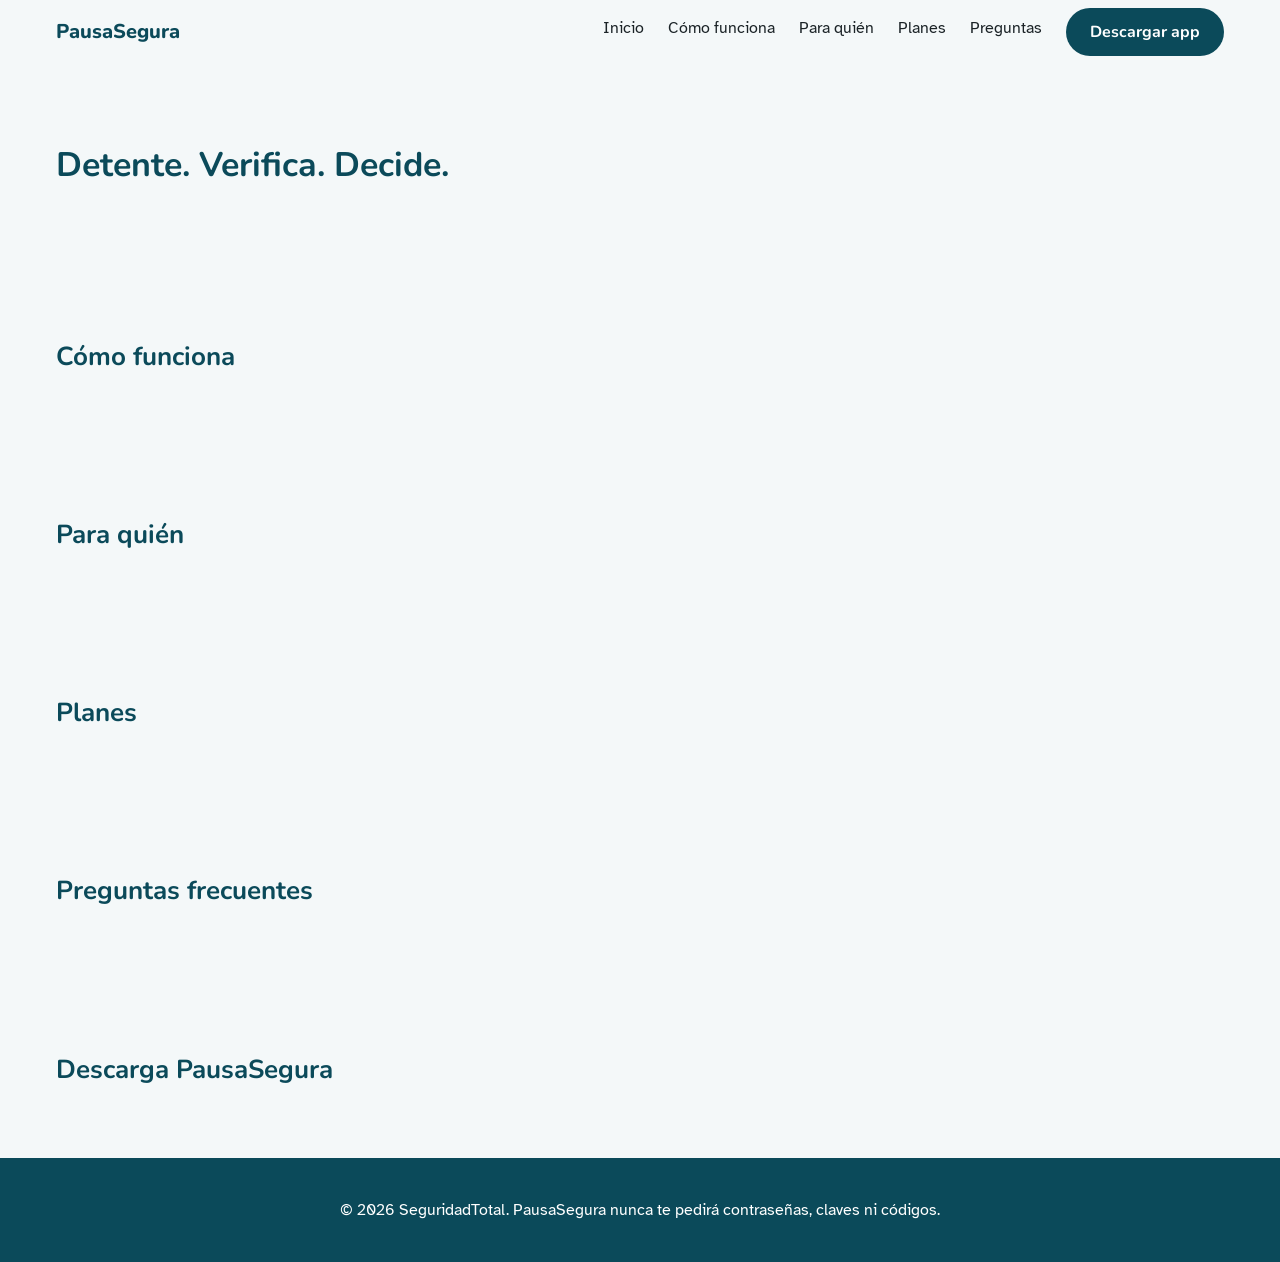
==== index.html @ 00b87518 "chore: merge branch feature/project-setup into develop" ====
<!DOCTYPE html>
<html lang="es">
<head>
  <meta charset="UTF-8">
  <meta name="viewport" content="width=device-width, initial-scale=1.0">
  <meta name="description" content="PausaSegura te ayuda a hacer una pausa y evaluar una llamada o mensaje sospechoso antes de responder.">
  <title>PausaSegura | Detente. Verifica. Decide.</title>
  <link rel="preconnect" href="https://fonts.googleapis.com">
  <link rel="preconnect" href="https://fonts.gstatic.com" crossorigin>
  <link rel="stylesheet" href="https://fonts.googleapis.com/css2?family=Atkinson+Hyperlegible:wght@400;700&family=Nunito:wght@600;700;800&display=swap">
  <link rel="stylesheet" href="assets/css/styles.css">
  <script src="assets/js/main.js" defer></script>
</head>
<body>
  <a class="skip-link" href="#main-content">Saltar al contenido</a>

  <header class="site-header">
    <nav class="navbar" aria-label="Navegación principal">
      <a class="navbar__logo" href="#home">PausaSegura</a>
      <button class="navbar__toggle" type="button" aria-label="Abrir menú" aria-expanded="false" aria-controls="nav-menu">
        <span class="navbar__toggle-bar" aria-hidden="true"></span>
      </button>
      <ul class="navbar__menu" id="nav-menu">
        <li><a class="navbar__link" href="#home">Inicio</a></li>
        <li><a class="navbar__link" href="#how-it-works">Cómo funciona</a></li>
        <li><a class="navbar__link" href="#segments">Para quién</a></li>
        <li><a class="navbar__link" href="#plans">Planes</a></li>
        <li><a class="navbar__link" href="#faq">Preguntas</a></li>
        <li><a class="button button--primary" href="#download">Descargar app</a></li>
      </ul>
    </nav>
  </header>

  <main id="main-content">
    <section class="section" id="home" aria-labelledby="home-title">
      <h1 id="home-title">Detente. Verifica. Decide.</h1>
    </section>

    <section class="section" id="how-it-works" aria-labelledby="how-it-works-title">
      <h2 id="how-it-works-title">Cómo funciona</h2>
    </section>

    <section class="section" id="segments" aria-labelledby="segments-title">
      <h2 id="segments-title">Para quién</h2>
    </section>

    <section class="section" id="plans" aria-labelledby="plans-title">
      <h2 id="plans-title">Planes</h2>
    </section>

    <section class="section" id="faq" aria-labelledby="faq-title">
      <h2 id="faq-title">Preguntas frecuentes</h2>
    </section>

    <section class="section" id="download" aria-labelledby="download-title">
      <h2 id="download-title">Descarga PausaSegura</h2>
    </section>
  </main>

  <footer class="site-footer">
    <p>&copy; 2026 SeguridadTotal. PausaSegura nunca te pedirá contraseñas, claves ni códigos.</p>
  </footer>
</body>
</html>
---- assets/css/styles.css ----
/* Design tokens from the PausaSegura Style Guide (Figma) */
:root {
  --color-petroleum-blue: #0b4a5a;
  --color-turquoise: #16808f;
  --color-mint: #ddf1f2;
  --color-risk-low: #2e7d32;
  --color-risk-medium: #ffb300;
  --color-risk-high: #c62828;
  --color-text: #1b2327;
  --color-background: #f4f8f9;
  --color-surface: #ffffff;

  --font-heading: "Nunito", sans-serif;
  --font-body: "Atkinson Hyperlegible", sans-serif;

  --space-8: 8px;
  --space-16: 16px;
  --space-24: 24px;
  --space-32: 32px;
  --space-48: 48px;

  --radius-card: 16px;
  --radius-pill: 999px;
  --touch-target: 48px;
  --container-max-width: 1200px;
}

/* Base */
*,
*::before,
*::after {
  box-sizing: border-box;
}

body {
  margin: 0;
  background-color: var(--color-background);
  color: var(--color-text);
  font-family: var(--font-body);
  font-size: 1rem;
  line-height: 1.5;
}

h1,
h2,
h3 {
  color: var(--color-petroleum-blue);
  font-family: var(--font-heading);
}

h1 {
  font-size: 1.75rem;
}

h2 {
  font-size: 1.375rem;
}

img {
  max-width: 100%;
  height: auto;
}

a:focus-visible,
button:focus-visible {
  outline: 3px solid var(--color-turquoise);
  outline-offset: 2px;
}

.skip-link {
  position: absolute;
  top: -48px;
  left: var(--space-16);
  padding: var(--space-8) var(--space-16);
  background-color: var(--color-surface);
}

.skip-link:focus {
  top: var(--space-8);
}

/* Layout */
.section {
  max-width: var(--container-max-width);
  margin: 0 auto;
  padding: var(--space-48) var(--space-16);
}

/* Navbar (mobile first) */
.navbar {
  display: flex;
  flex-wrap: wrap;
  align-items: center;
  justify-content: space-between;
  max-width: var(--container-max-width);
  margin: 0 auto;
  padding: var(--space-8) var(--space-16);
}

.navbar__logo {
  color: var(--color-petroleum-blue);
  font-family: var(--font-heading);
  font-size: 1.25rem;
  font-weight: 800;
  text-decoration: none;
}

.navbar__toggle {
  width: var(--touch-target);
  height: var(--touch-target);
  border: 0;
  background: none;
  cursor: pointer;
}

.navbar__toggle-bar,
.navbar__toggle-bar::before,
.navbar__toggle-bar::after {
  display: block;
  width: 24px;
  height: 2px;
  margin: 0 auto;
  background-color: var(--color-text);
  content: "";
}

.navbar__toggle-bar::before {
  transform: translateY(-7px);
}

.navbar__toggle-bar::after {
  transform: translateY(5px);
}

.navbar__menu {
  display: none;
  flex-basis: 100%;
  margin: 0;
  padding: 0;
  list-style: none;
}

.navbar__menu--open {
  display: block;
}

.navbar__link {
  display: block;
  min-height: var(--touch-target);
  padding: var(--space-8) 0;
  color: var(--color-text);
  text-decoration: none;
}

/* Buttons */
.button {
  display: inline-flex;
  align-items: center;
  justify-content: center;
  min-height: var(--touch-target);
  padding: var(--space-8) var(--space-24);
  border-radius: var(--radius-pill);
  font-family: var(--font-heading);
  font-weight: 700;
  text-decoration: none;
}

.button--primary {
  background-color: var(--color-petroleum-blue);
  color: var(--color-surface);
}

.button--primary:hover {
  background-color: var(--color-turquoise);
}

/* Footer */
.site-footer {
  padding: var(--space-24) var(--space-16);
  background-color: var(--color-petroleum-blue);
  color: var(--color-surface);
  text-align: center;
}

/* Tablet */
@media (min-width: 600px) {
  h1 {
    font-size: 2rem;
  }
}

/* Desktop */
@media (min-width: 1024px) {
  h1 {
    font-size: 2.125rem;
  }

  h2 {
    font-size: 1.625rem;
  }

  .navbar__toggle {
    display: none;
  }

  .navbar__menu {
    display: flex;
    flex-basis: auto;
    align-items: center;
    gap: var(--space-24);
  }
}
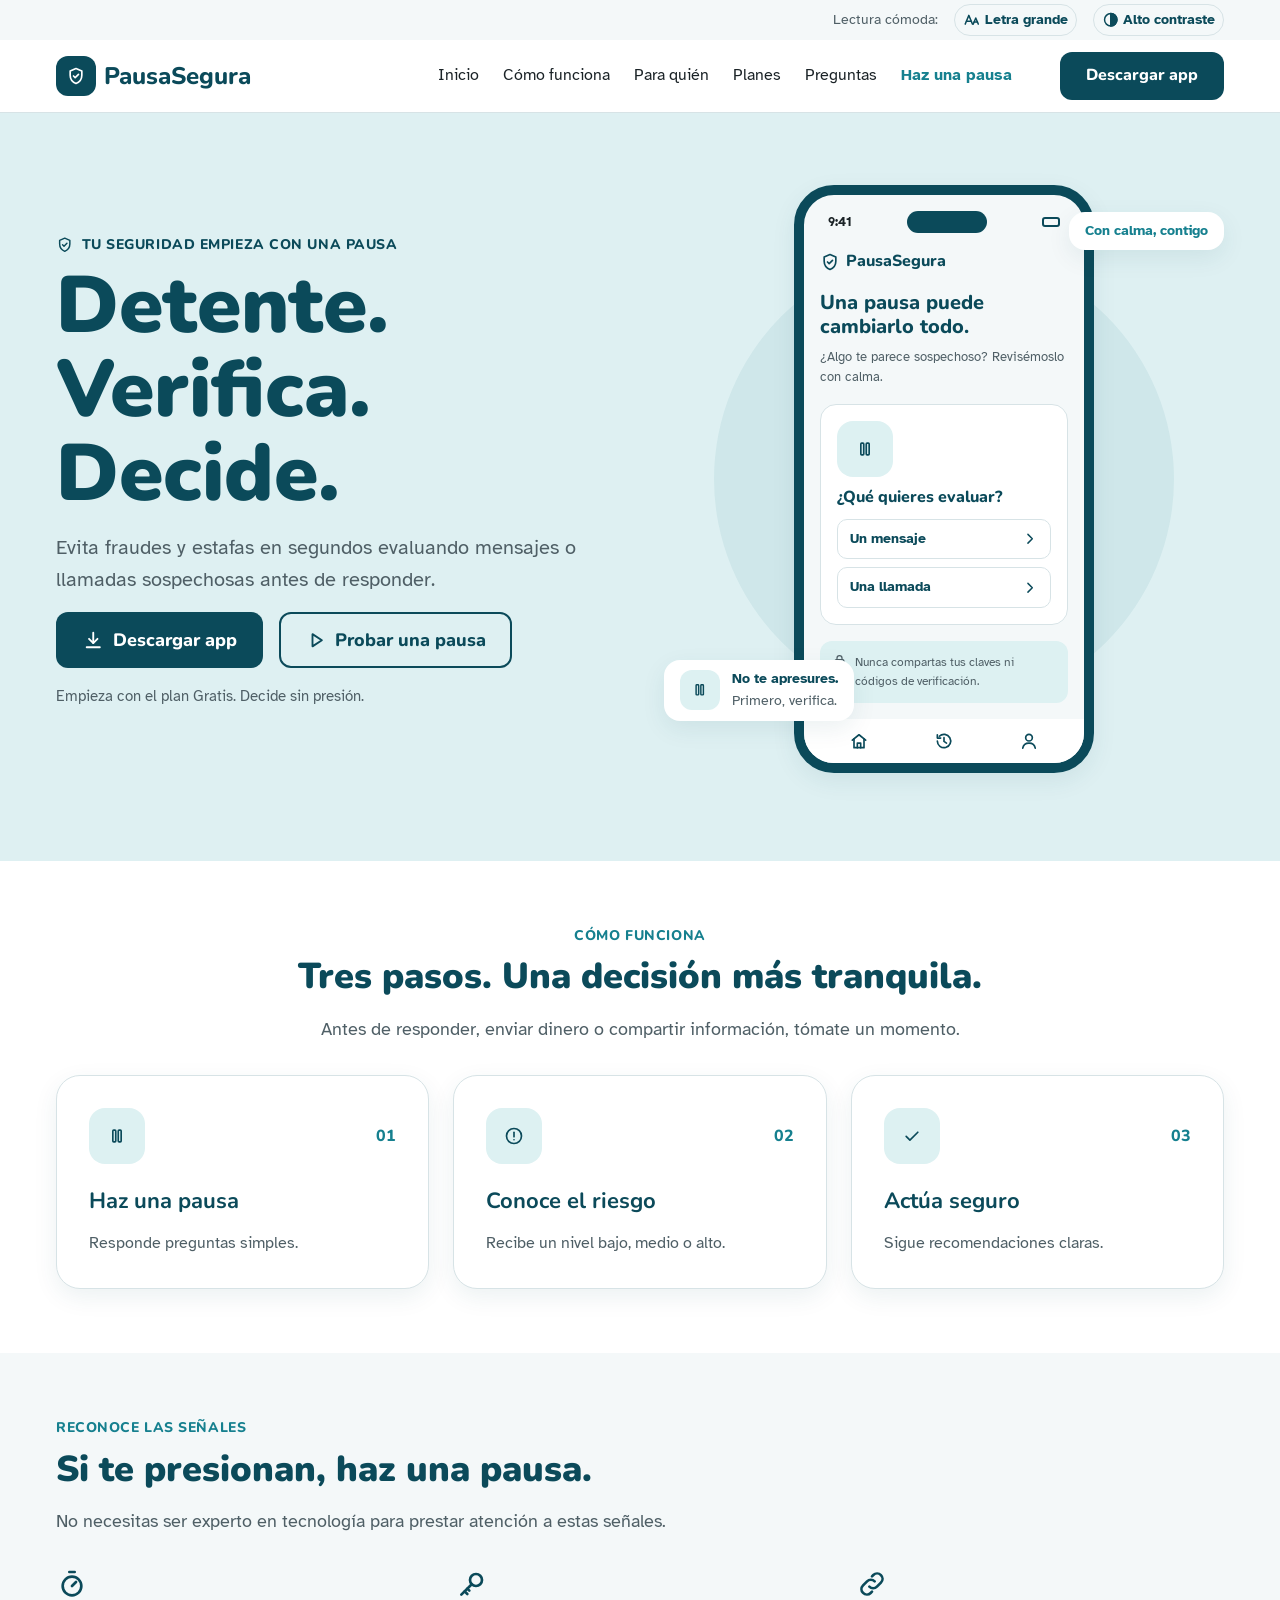
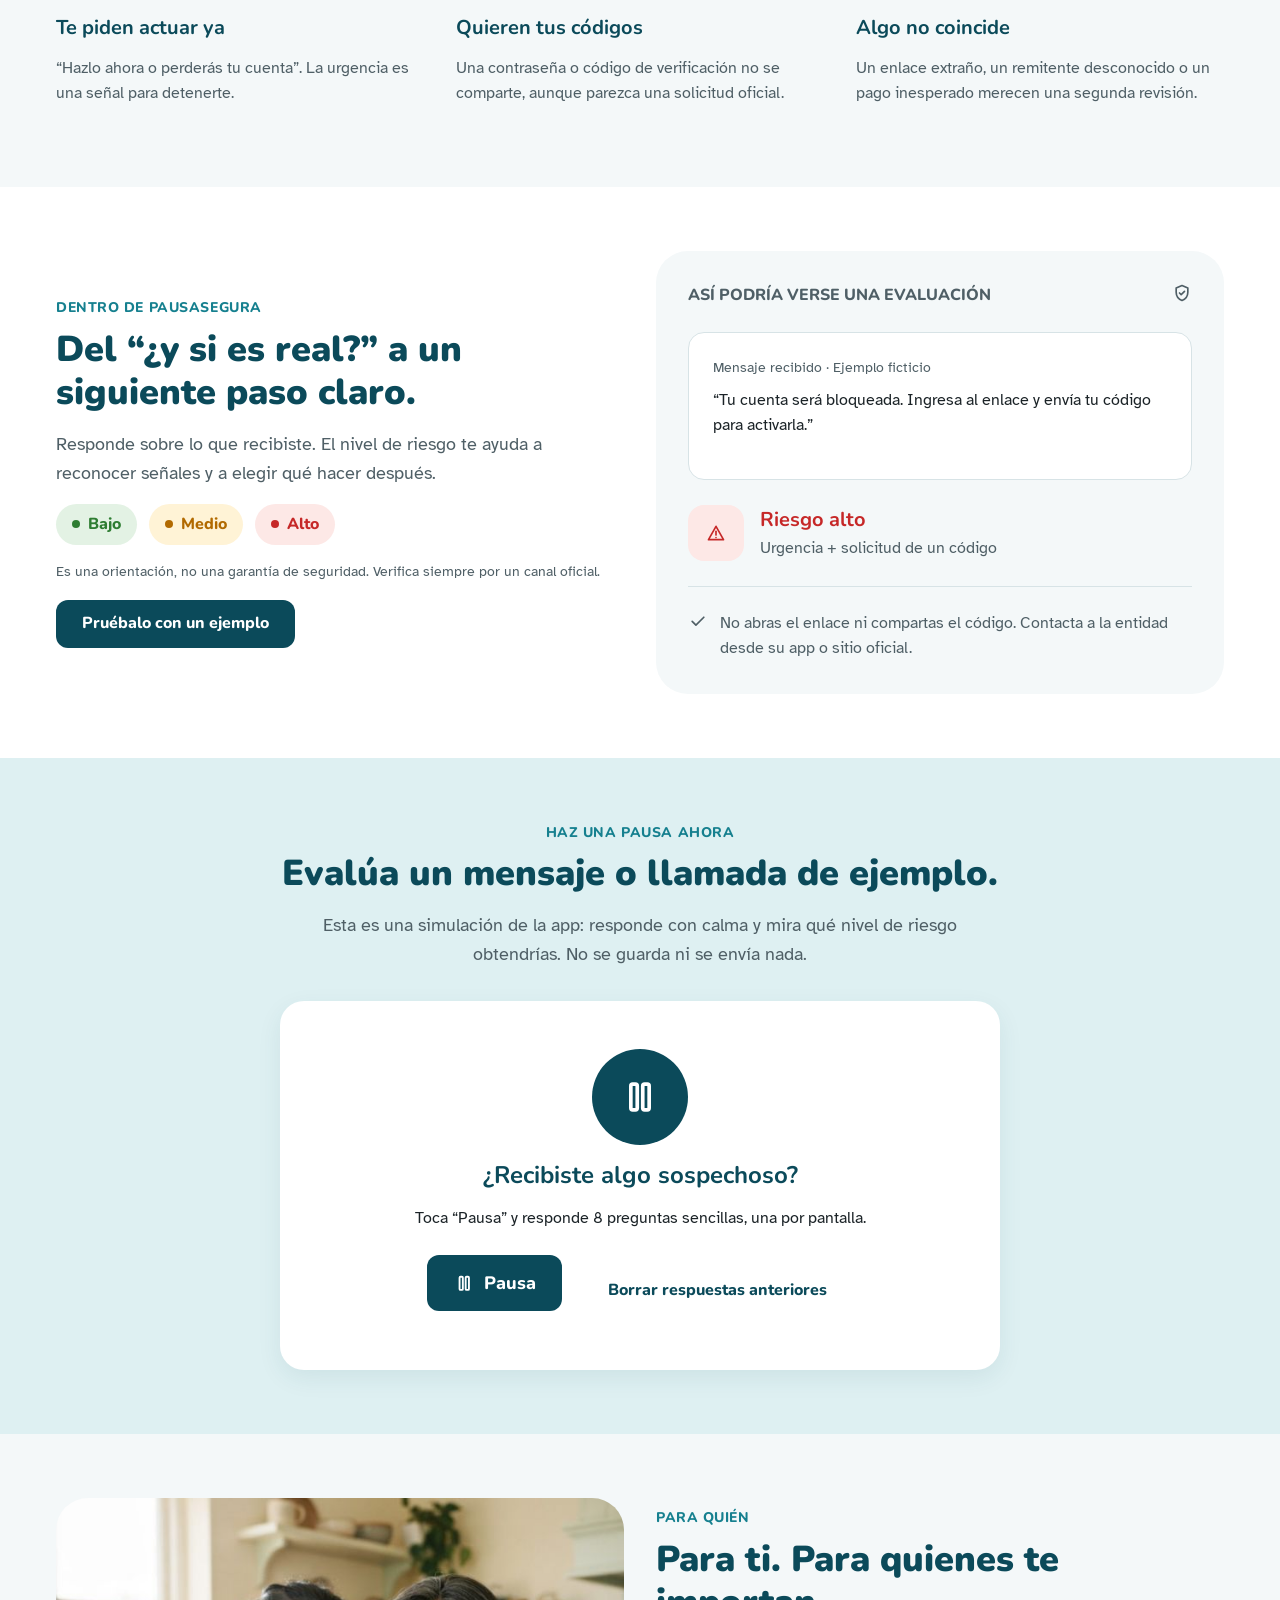
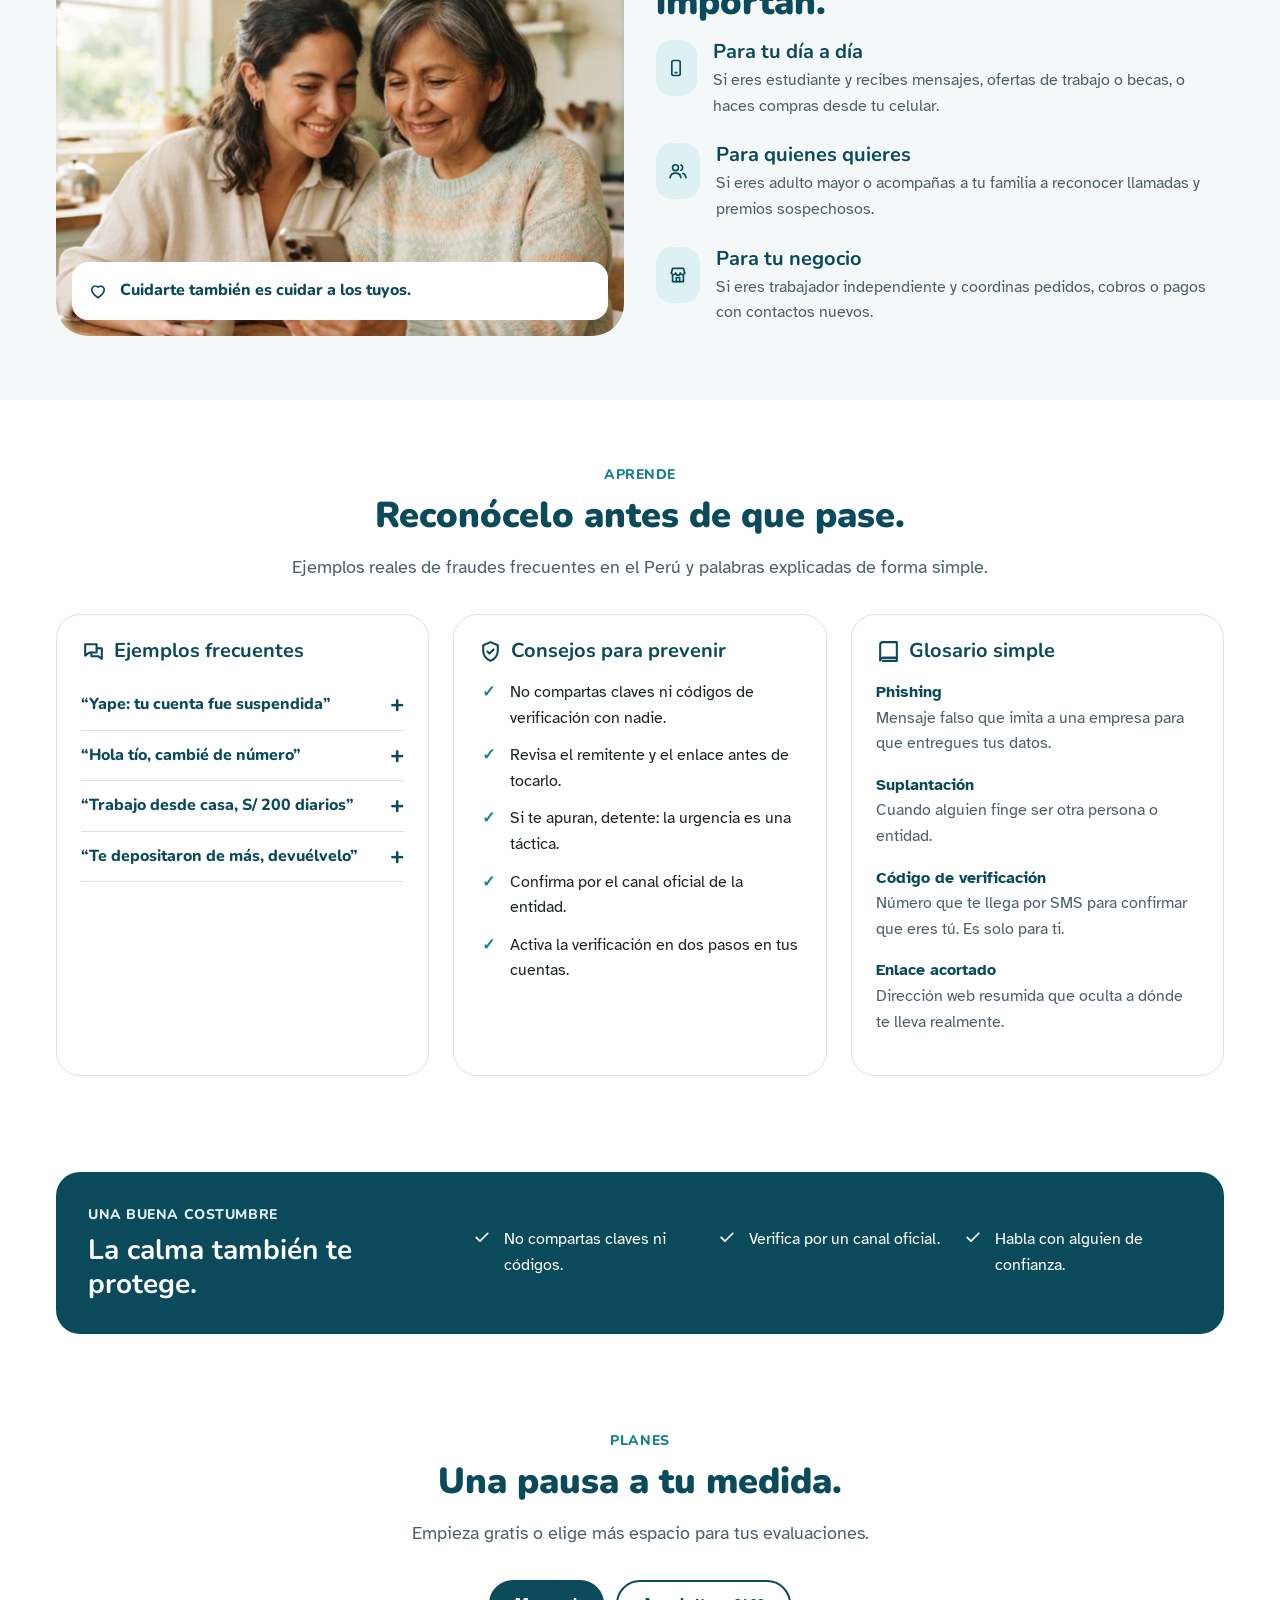
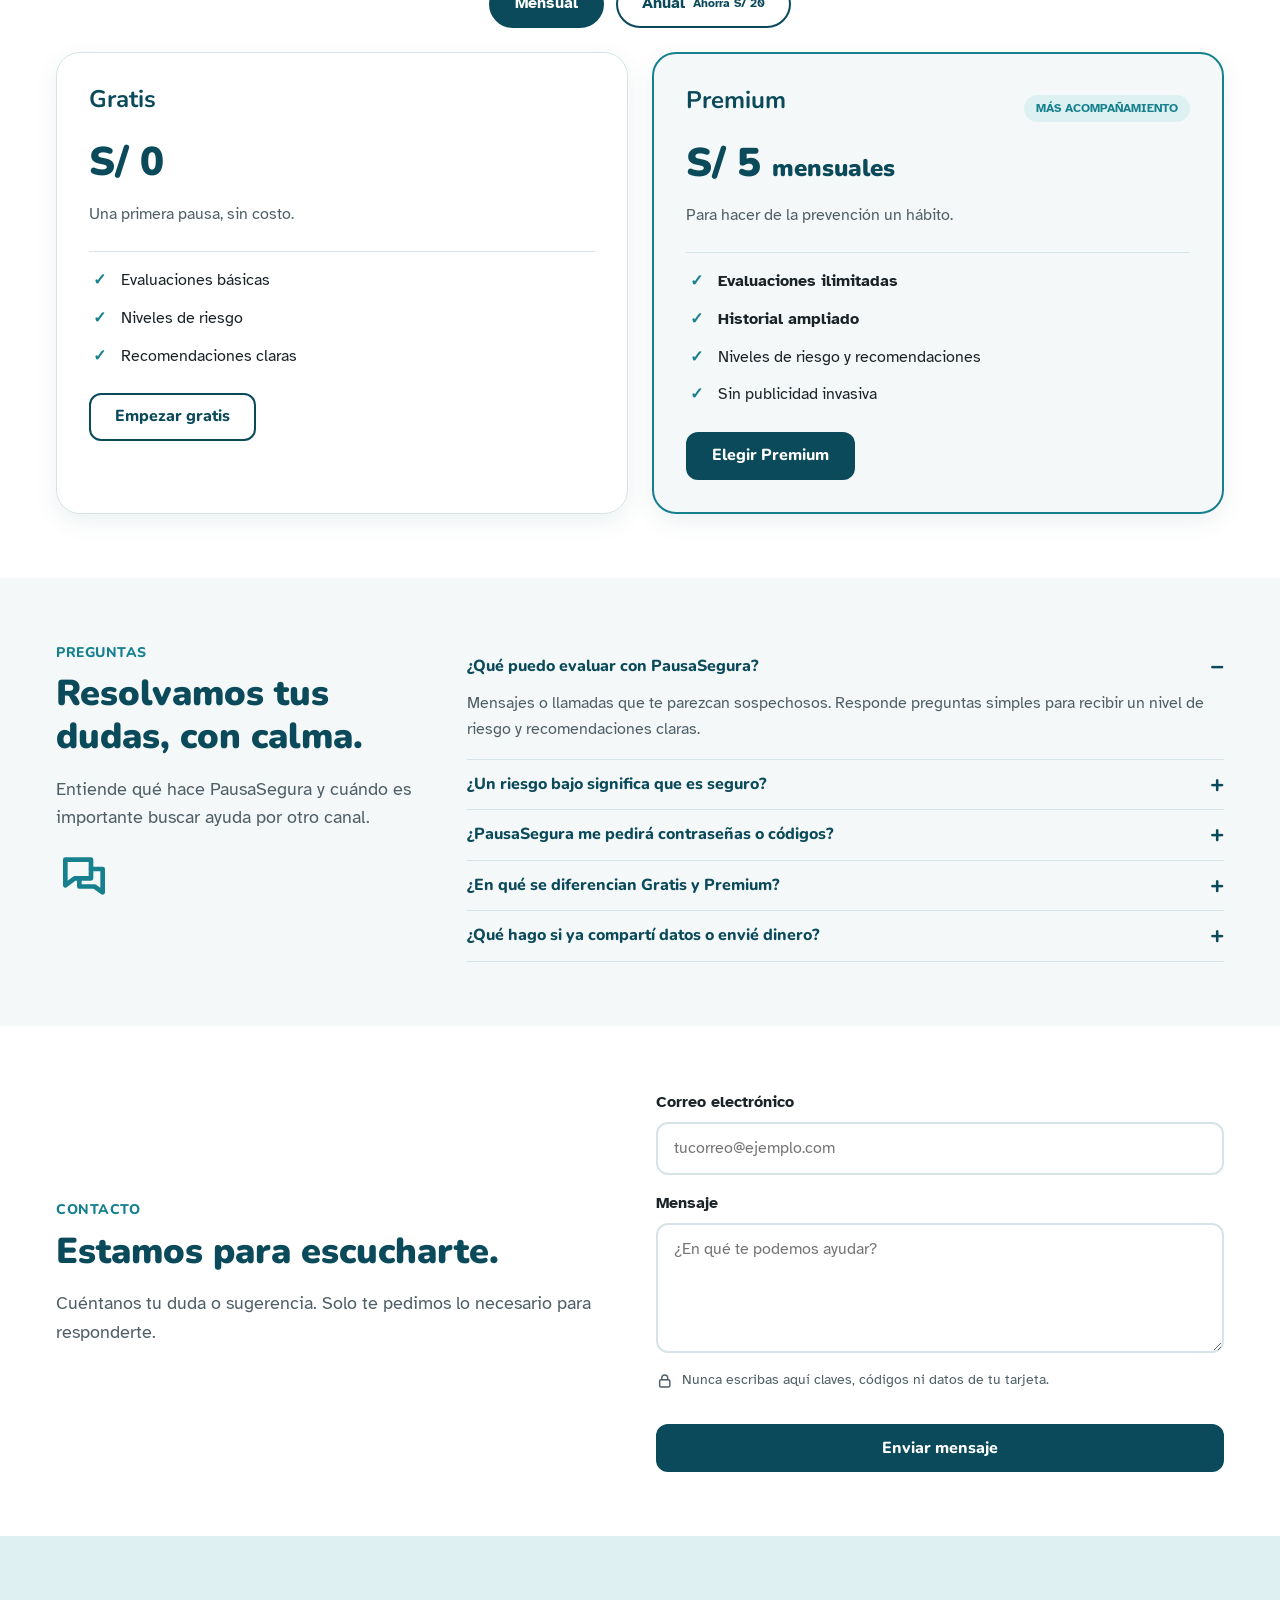
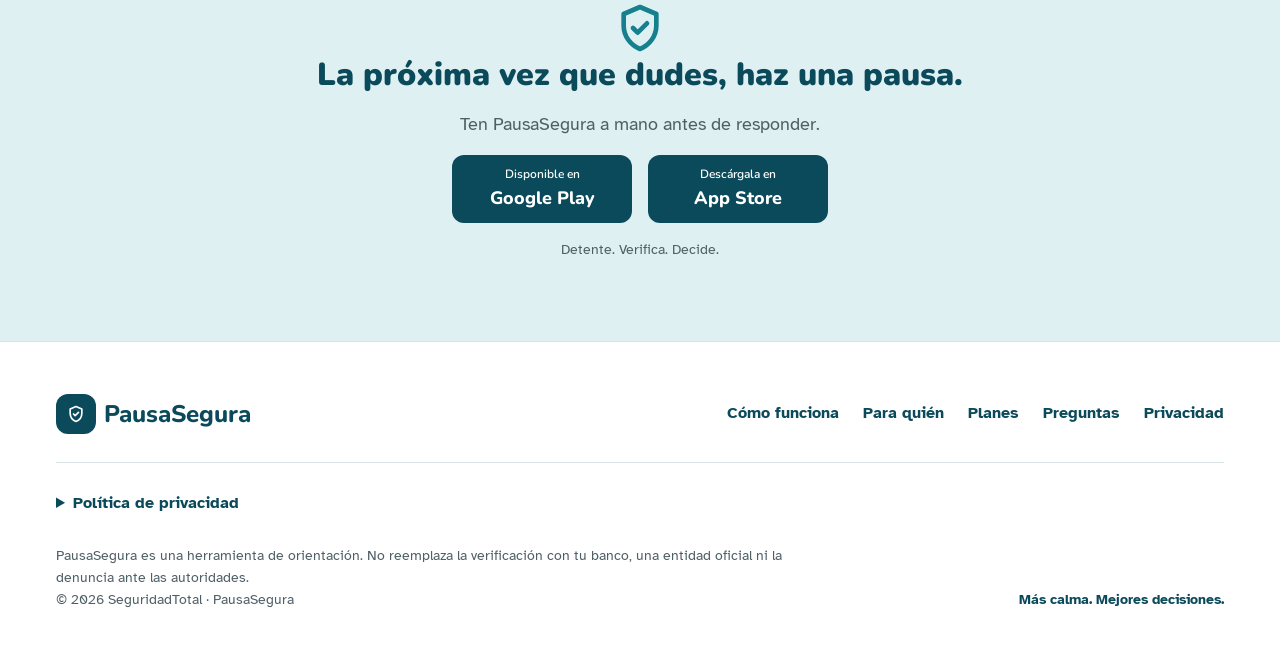
==== commit 3a8e28d0: "feat(landing): build landing page from figma mock-up with css-only evaluation demo" ====
--- a/index.html
+++ b/index.html
@@ -5,60 +5,821 @@
   <meta name="viewport" content="width=device-width, initial-scale=1.0">
   <meta name="description" content="PausaSegura te ayuda a hacer una pausa y evaluar una llamada o mensaje sospechoso antes de responder.">
   <title>PausaSegura | Detente. Verifica. Decide.</title>
+  <link rel="icon" href="assets/images/favicon.svg" type="image/svg+xml">
   <link rel="preconnect" href="https://fonts.googleapis.com">
   <link rel="preconnect" href="https://fonts.gstatic.com" crossorigin>
-  <link rel="stylesheet" href="https://fonts.googleapis.com/css2?family=Atkinson+Hyperlegible:wght@400;700&family=Nunito:wght@600;700;800&display=swap">
+  <link rel="stylesheet" href="https://fonts.googleapis.com/css2?family=Atkinson+Hyperlegible:wght@400;700&family=Nunito:wght@600;700;800;900&display=swap">
   <link rel="stylesheet" href="assets/css/styles.css">
-  <script src="assets/js/main.js" defer></script>
 </head>
 <body>
+  <!-- Icon sprite (decorative icons, reused with <use>) -->
+  <svg class="icon-sprite" aria-hidden="true" focusable="false">
+    <symbol id="icon-shield" viewBox="0 0 24 24"><path d="M12 3l7 3v5c0 4.5-3 8.3-7 10-4-1.7-7-5.5-7-10V6l7-3z"/><path d="M9 12l2 2 4-4"/></symbol>
+    <symbol id="icon-pause" viewBox="0 0 24 24"><rect x="7" y="5" width="3.5" height="14" rx="1"/><rect x="13.5" y="5" width="3.5" height="14" rx="1"/></symbol>
+    <symbol id="icon-alert" viewBox="0 0 24 24"><circle cx="12" cy="12" r="9"/><path d="M12 7.5v5.5"/><path d="M12 16.5h.01"/></symbol>
+    <symbol id="icon-check" viewBox="0 0 24 24"><path d="M5 12.5l4.5 4.5L19 7.5"/></symbol>
+    <symbol id="icon-download" viewBox="0 0 24 24"><path d="M12 4v11"/><path d="M7.5 10.5L12 15l4.5-4.5"/><path d="M5 19.5h14"/></symbol>
+    <symbol id="icon-play" viewBox="0 0 24 24"><path d="M8 5.5v13l10-6.5-10-6.5z"/></symbol>
+    <symbol id="icon-timer" viewBox="0 0 24 24"><circle cx="12" cy="13.5" r="7"/><path d="M12 13.5l3-3"/><path d="M10 3h4"/></symbol>
+    <symbol id="icon-key" viewBox="0 0 24 24"><circle cx="15" cy="9" r="4.5"/><path d="M11.8 12.2L4 20"/><path d="M6.5 17.5l2 2"/><path d="M8.5 15.5l1.5 1.5"/></symbol>
+    <symbol id="icon-link" viewBox="0 0 24 24"><path d="M10 14a4 4 0 0 0 5.7 0l3-3a4 4 0 0 0-5.7-5.7l-1 1"/><path d="M14 10a4 4 0 0 0-5.7 0l-3 3a4 4 0 0 0 5.7 5.7l1-1"/></symbol>
+    <symbol id="icon-phone" viewBox="0 0 24 24"><rect x="7" y="3" width="10" height="18" rx="2"/><path d="M11 17.5h2"/></symbol>
+    <symbol id="icon-users" viewBox="0 0 24 24"><circle cx="9" cy="8" r="3.5"/><path d="M2.5 20c.5-3.5 3.2-5.5 6.5-5.5s6 2 6.5 5.5"/><path d="M15.5 4.8a3.5 3.5 0 0 1 0 6.4"/><path d="M18 14.8c2 .8 3.2 2.6 3.5 5.2"/></symbol>
+    <symbol id="icon-store" viewBox="0 0 24 24"><path d="M4 9.5L5.5 4h13L20 9.5"/><path d="M4 9.5a2.7 2.7 0 0 0 5.3 0 2.7 2.7 0 0 0 5.4 0 2.7 2.7 0 0 0 5.3 0"/><path d="M5.5 11.5V20h13v-8.5"/><path d="M10 20v-5h4v5"/></symbol>
+    <symbol id="icon-heart" viewBox="0 0 24 24"><path d="M12 20s-7.5-4.6-7.5-10A4.3 4.3 0 0 1 12 7.5 4.3 4.3 0 0 1 19.5 10c0 5.4-7.5 10-7.5 10z"/></symbol>
+    <symbol id="icon-chat" viewBox="0 0 24 24"><path d="M4 5h11v8H8l-4 3V5z"/><path d="M15 9h5v10l-3.5-2.5H10V13"/></symbol>
+    <symbol id="icon-warning" viewBox="0 0 24 24"><path d="M12 4l9 16H3l9-16z"/><path d="M12 10v4.5"/><path d="M12 17.5h.01"/></symbol>
+    <symbol id="icon-lock" viewBox="0 0 24 24"><rect x="5" y="10.5" width="14" height="10" rx="2"/><path d="M8 10.5V8a4 4 0 0 1 8 0v2.5"/></symbol>
+    <symbol id="icon-arrow-left" viewBox="0 0 24 24"><path d="M19 12H5"/><path d="M11 6l-6 6 6 6"/></symbol>
+    <symbol id="icon-chevron" viewBox="0 0 24 24"><path d="M9.5 6l6 6-6 6"/></symbol>
+    <symbol id="icon-share" viewBox="0 0 24 24"><circle cx="6" cy="12" r="2.5"/><circle cx="17.5" cy="6" r="2.5"/><circle cx="17.5" cy="18" r="2.5"/><path d="M8.2 10.8l7-3.6"/><path d="M8.2 13.2l7 3.6"/></symbol>
+    <symbol id="icon-block" viewBox="0 0 24 24"><circle cx="12" cy="12" r="8.5"/><path d="M6 6l12 12"/></symbol>
+    <symbol id="icon-book" viewBox="0 0 24 24"><path d="M4 5.5A2.5 2.5 0 0 1 6.5 3H20v15H6.5A2.5 2.5 0 0 0 4 20.5v-15z"/><path d="M4 20.5A2.5 2.5 0 0 1 6.5 18H20v3H6.5"/></symbol>
+    <symbol id="icon-home" viewBox="0 0 24 24"><path d="M4 11l8-6.5 8 6.5"/><path d="M6 9.5V20h12V9.5"/><path d="M10 20v-5.5h4V20"/></symbol>
+    <symbol id="icon-history" viewBox="0 0 24 24"><path d="M4 12a8 8 0 1 0 2.4-5.7"/><path d="M4 4.5v4h4"/><path d="M12 8v4.5l3 2"/></symbol>
+    <symbol id="icon-user" viewBox="0 0 24 24"><circle cx="12" cy="8" r="4"/><path d="M4.5 20.5c.7-4 3.7-6 7.5-6s6.8 2 7.5 6"/></symbol>
+    <symbol id="icon-text-size" viewBox="0 0 24 24"><path d="M3 18L8 6l5 12"/><path d="M4.8 14h6.4"/><path d="M14 18l3.5-8.5L21 18"/><path d="M15.2 15.2h4.6"/></symbol>
+    <symbol id="icon-contrast" viewBox="0 0 24 24"><circle cx="12" cy="12" r="8.5"/><path d="M12 3.5v17a8.5 8.5 0 0 0 0-17z" fill="currentColor"/></symbol>
+  </svg>
+
+  <!-- US36: reading preferences (CSS only: :has(:checked)) -->
+  <input class="a11y-control" type="checkbox" id="large-text">
+  <input class="a11y-control" type="checkbox" id="high-contrast">
+
   <a class="skip-link" href="#main-content">Saltar al contenido</a>
 
   <header class="site-header">
-    <nav class="navbar" aria-label="Navegación principal">
-      <a class="navbar__logo" href="#home">PausaSegura</a>
-      <button class="navbar__toggle" type="button" aria-label="Abrir menú" aria-expanded="false" aria-controls="nav-menu">
-        <span class="navbar__toggle-bar" aria-hidden="true"></span>
-      </button>
+    <div class="a11y-bar" role="group" aria-label="Preferencias de lectura">
+      <div class="container a11y-bar__inner">
+        <span class="a11y-bar__title">Lectura cómoda:</span>
+        <label class="a11y-bar__option" for="large-text">
+          <svg class="icon" aria-hidden="true"><use href="#icon-text-size"/></svg>
+          Letra grande
+        </label>
+        <label class="a11y-bar__option" for="high-contrast">
+          <svg class="icon" aria-hidden="true"><use href="#icon-contrast"/></svg>
+          Alto contraste
+        </label>
+      </div>
+    </div>
+
+    <nav class="navbar container" aria-label="Navegación principal">
+      <a class="brand" href="#home" aria-label="PausaSegura, ir al inicio">
+        <span class="brand__mark" aria-hidden="true"><svg class="icon"><use href="#icon-shield"/></svg></span>
+        <span class="brand__name">PausaSegura</span>
+      </a>
+      <input class="navbar__toggle" type="checkbox" id="menu-toggle" aria-label="Abrir o cerrar menú">
+      <label class="navbar__toggle-label" for="menu-toggle" aria-hidden="true">
+        <span class="navbar__toggle-bar"></span>
+      </label>
       <ul class="navbar__menu" id="nav-menu">
         <li><a class="navbar__link" href="#home">Inicio</a></li>
         <li><a class="navbar__link" href="#how-it-works">Cómo funciona</a></li>
         <li><a class="navbar__link" href="#segments">Para quién</a></li>
         <li><a class="navbar__link" href="#plans">Planes</a></li>
         <li><a class="navbar__link" href="#faq">Preguntas</a></li>
-        <li><a class="button button--primary" href="#download">Descargar app</a></li>
+        <li><a class="navbar__link navbar__link--accent" href="#evaluate">Haz una pausa</a></li>
+        <li class="navbar__cta"><a class="button button--primary" href="#download">Descargar app</a></li>
       </ul>
     </nav>
   </header>
 
   <main id="main-content">
-    <section class="section" id="home" aria-labelledby="home-title">
-      <h1 id="home-title">Detente. Verifica. Decide.</h1>
-    </section>
-
+    <!-- Hero -->
+    <section class="hero" id="home" aria-labelledby="home-title">
+      <div class="container hero__inner">
+        <div class="hero__content">
+          <p class="eyebrow eyebrow--icon">
+            <svg class="icon" aria-hidden="true"><use href="#icon-shield"/></svg>
+            Tu seguridad empieza con una pausa
+          </p>
+          <h1 class="hero__title" id="home-title">Detente.<br>Verifica.<br>Decide.</h1>
+          <p class="hero__lead">Evita fraudes y estafas en segundos evaluando mensajes o llamadas sospechosas antes de responder.</p>
+          <div class="hero__actions">
+            <a class="button button--primary button--large" href="#download">
+              <svg class="icon" aria-hidden="true"><use href="#icon-download"/></svg>
+              Descargar app
+            </a>
+            <a class="button button--outline button--large" href="#evaluate">
+              <svg class="icon" aria-hidden="true"><use href="#icon-play"/></svg>
+              Probar una pausa
+            </a>
+          </div>
+          <p class="hero__note">Empieza con el plan Gratis. Decide sin presión.</p>
+        </div>
+
+        <div class="hero__visual" aria-hidden="true">
+          <div class="phone">
+            <div class="phone__status"><span>9:41</span><span class="phone__notch"></span><span class="phone__battery"></span></div>
+            <div class="phone__screen">
+              <p class="phone__brand"><svg class="icon"><use href="#icon-shield"/></svg> PausaSegura</p>
+              <p class="phone__title">Una pausa puede cambiarlo todo.</p>
+              <p class="phone__text">¿Algo te parece sospechoso? Revisémoslo con calma.</p>
+              <div class="phone__card">
+                <span class="icon-badge"><svg class="icon"><use href="#icon-pause"/></svg></span>
+                <p class="phone__card-title">¿Qué quieres evaluar?</p>
+                <span class="phone__option">Un mensaje <svg class="icon"><use href="#icon-chevron"/></svg></span>
+                <span class="phone__option">Una llamada <svg class="icon"><use href="#icon-chevron"/></svg></span>
+              </div>
+              <p class="phone__tip"><svg class="icon"><use href="#icon-lock"/></svg> Nunca compartas tus claves ni códigos de verificación.</p>
+            </div>
+            <div class="phone__nav">
+              <svg class="icon"><use href="#icon-home"/></svg>
+              <svg class="icon"><use href="#icon-history"/></svg>
+              <svg class="icon"><use href="#icon-user"/></svg>
+            </div>
+          </div>
+          <p class="floating-chip floating-chip--top">Con calma, contigo</p>
+          <div class="floating-chip floating-chip--bottom">
+            <span class="icon-badge icon-badge--small"><svg class="icon"><use href="#icon-pause"/></svg></span>
+            <span><strong>No te apresures.</strong><br>Primero, verifica.</span>
+          </div>
+        </div>
+      </div>
+    </section>
+
+    <!-- How it works -->
     <section class="section" id="how-it-works" aria-labelledby="how-it-works-title">
-      <h2 id="how-it-works-title">Cómo funciona</h2>
-    </section>
-
-    <section class="section" id="segments" aria-labelledby="segments-title">
-      <h2 id="segments-title">Para quién</h2>
-    </section>
-
+      <div class="container">
+        <header class="section-header section-header--center">
+          <p class="eyebrow">Cómo funciona</p>
+          <h2 class="section-title" id="how-it-works-title">Tres pasos. Una decisión más tranquila.</h2>
+          <p class="section-lead">Antes de responder, enviar dinero o compartir información, tómate un momento.</p>
+        </header>
+        <ol class="steps-grid">
+          <li class="step-card">
+            <div class="step-card__top"><span class="icon-badge"><svg class="icon" aria-hidden="true"><use href="#icon-pause"/></svg></span><span class="step-card__number">01</span></div>
+            <h3 class="step-card__title">Haz una pausa</h3>
+            <p>Responde preguntas simples.</p>
+          </li>
+          <li class="step-card">
+            <div class="step-card__top"><span class="icon-badge"><svg class="icon" aria-hidden="true"><use href="#icon-alert"/></svg></span><span class="step-card__number">02</span></div>
+            <h3 class="step-card__title">Conoce el riesgo</h3>
+            <p>Recibe un nivel bajo, medio o alto.</p>
+          </li>
+          <li class="step-card">
+            <div class="step-card__top"><span class="icon-badge"><svg class="icon" aria-hidden="true"><use href="#icon-check"/></svg></span><span class="step-card__number">03</span></div>
+            <h3 class="step-card__title">Actúa seguro</h3>
+            <p>Sigue recomendaciones claras.</p>
+          </li>
+        </ol>
+      </div>
+    </section>
+
+    <!-- Signals (US13, US14, US16) -->
+    <section class="section section--soft" id="signals" aria-labelledby="signals-title">
+      <div class="container">
+        <header class="section-header">
+          <p class="eyebrow">Reconoce las señales</p>
+          <h2 class="section-title" id="signals-title">Si te presionan, haz una pausa.</h2>
+          <p class="section-lead">No necesitas ser experto en tecnología para prestar atención a estas señales.</p>
+        </header>
+        <ul class="signals-grid">
+          <li class="signal-item">
+            <svg class="icon icon--large" aria-hidden="true"><use href="#icon-timer"/></svg>
+            <h3 class="signal-item__title">Te piden actuar ya</h3>
+            <p>“Hazlo ahora o perderás tu cuenta”. La urgencia es una señal para detenerte.</p>
+          </li>
+          <li class="signal-item">
+            <svg class="icon icon--large" aria-hidden="true"><use href="#icon-key"/></svg>
+            <h3 class="signal-item__title">Quieren tus códigos</h3>
+            <p>Una contraseña o código de verificación no se comparte, aunque parezca una solicitud oficial.</p>
+          </li>
+          <li class="signal-item">
+            <svg class="icon icon--large" aria-hidden="true"><use href="#icon-link"/></svg>
+            <h3 class="signal-item__title">Algo no coincide</h3>
+            <p>Un enlace extraño, un remitente desconocido o un pago inesperado merecen una segunda revisión.</p>
+          </li>
+        </ul>
+      </div>
+    </section>
+
+    <!-- Inside PausaSegura (US21, US22, US24) -->
+    <section class="section" id="inside" aria-labelledby="inside-title">
+      <div class="container split">
+        <div class="split__content">
+          <p class="eyebrow">Dentro de PausaSegura</p>
+          <h2 class="section-title" id="inside-title">Del “¿y si es real?” a un siguiente paso claro.</h2>
+          <p class="section-lead">Responde sobre lo que recibiste. El nivel de riesgo te ayuda a reconocer señales y a elegir qué hacer después.</p>
+          <ul class="risk-legend" aria-label="Niveles de riesgo">
+            <li class="risk-pill risk-pill--low">Bajo</li>
+            <li class="risk-pill risk-pill--medium">Medio</li>
+            <li class="risk-pill risk-pill--high">Alto</li>
+          </ul>
+          <p class="small-note">Es una orientación, no una garantía de seguridad. Verifica siempre por un canal oficial.</p>
+          <a class="button button--primary" href="#evaluate">Pruébalo con un ejemplo</a>
+        </div>
+        <figure class="example-card">
+          <figcaption class="example-card__header">
+            Así podría verse una evaluación
+            <svg class="icon" aria-hidden="true"><use href="#icon-shield"/></svg>
+          </figcaption>
+          <blockquote class="example-card__message">
+            <p class="example-card__label">Mensaje recibido · Ejemplo ficticio</p>
+            <p>“Tu cuenta será bloqueada. Ingresa al enlace y envía tu código para activarla.”</p>
+          </blockquote>
+          <div class="example-card__risk">
+            <span class="icon-badge icon-badge--danger"><svg class="icon" aria-hidden="true"><use href="#icon-warning"/></svg></span>
+            <p><strong class="text-danger">Riesgo alto</strong><br>Urgencia + solicitud de un código</p>
+          </div>
+          <p class="example-card__tip">
+            <svg class="icon" aria-hidden="true"><use href="#icon-check"/></svg>
+            No abras el enlace ni compartas el código. Contacta a la entidad desde su app o sitio oficial.
+          </p>
+        </figure>
+      </div>
+    </section>
+
+    <!-- Guided evaluation demo (US05-US32, US39, US41, US48). CSS only: :target + :has(:checked) -->
+    <section class="section section--tinted" id="evaluate" aria-labelledby="evaluate-title">
+      <div class="container">
+        <header class="section-header section-header--center">
+          <p class="eyebrow">Haz una pausa ahora</p>
+          <h2 class="section-title" id="evaluate-title">Evalúa un mensaje o llamada de ejemplo.</h2>
+          <p class="section-lead">Esta es una simulación de la app: responde con calma y mira qué nivel de riesgo obtendrías. No se guarda ni se envía nada.</p>
+        </header>
+
+        <form class="evaluation" aria-label="Evaluación guiada de ejemplo">
+          <!-- Start (US05) -->
+          <div class="evaluation__step evaluation__step--start" id="eval-start">
+            <span class="pause-button" aria-hidden="true"><svg class="icon"><use href="#icon-pause"/></svg></span>
+            <h3 class="evaluation__title">¿Recibiste algo sospechoso?</h3>
+            <p>Toca “Pausa” y responde 8 preguntas sencillas, una por pantalla.</p>
+            <a class="button button--primary button--large" href="#q1">
+              <svg class="icon" aria-hidden="true"><use href="#icon-pause"/></svg>
+              Pausa
+            </a>
+            <button class="button button--ghost" type="reset">Borrar respuestas anteriores</button>
+          </div>
+
+          <!-- Q1 channel (US06) -->
+          <fieldset class="evaluation__step" id="q1">
+            <div class="evaluation__progress"><span>Pregunta 1 de 8</span><span class="progress" style="--progress: 12.5%"></span></div>
+            <legend class="evaluation__question">¿Por dónde te contactaron?</legend>
+            <p class="evaluation__example">Ejemplo: “Me llegó un SMS de un número que no conozco”.</p>
+            <div class="options">
+              <label class="option"><input type="radio" name="channel" id="ch-call"> Llamada</label>
+              <label class="option"><input type="radio" name="channel" id="ch-sms"> SMS</label>
+              <label class="option"><input type="radio" name="channel" id="ch-whatsapp"> WhatsApp</label>
+              <label class="option"><input type="radio" name="channel" id="ch-email"> Correo</label>
+              <label class="option"><input type="radio" name="channel" id="ch-social"> Red social</label>
+            </div>
+            <div class="evaluation__nav">
+              <a class="button button--ghost" href="#eval-start"><svg class="icon" aria-hidden="true"><use href="#icon-arrow-left"/></svg> Atrás</a>
+              <a class="button button--primary" href="#q2">Siguiente</a>
+            </div>
+            <a class="evaluation__cancel" href="#eval-cancel">Cancelar evaluación</a>
+          </fieldset>
+
+          <!-- Q2 sender (US07) -->
+          <fieldset class="evaluation__step" id="q2">
+            <div class="evaluation__progress"><span>Pregunta 2 de 8</span><span class="progress" style="--progress: 25%"></span></div>
+            <legend class="evaluation__question">¿Quién dice ser?</legend>
+            <p class="evaluation__example">Ejemplo: “Dice ser de mi banco” o “Dice ser mi sobrino con un número nuevo”.</p>
+            <div class="options">
+              <label class="option"><input type="radio" name="sender" id="snd-bank"> Un banco</label>
+              <label class="option"><input type="radio" name="sender" id="snd-company"> Una empresa o tienda</label>
+              <label class="option"><input type="radio" name="sender" id="snd-public"> Una entidad pública</label>
+              <label class="option"><input type="radio" name="sender" id="snd-family"> Un familiar o amigo</label>
+              <label class="option"><input type="radio" name="sender" id="snd-client"> Un cliente o contacto nuevo</label>
+              <label class="option option--unsure"><input type="radio" name="sender" id="snd-unsure"> No sé</label>
+            </div>
+            <div class="evaluation__nav">
+              <a class="button button--ghost" href="#q1"><svg class="icon" aria-hidden="true"><use href="#icon-arrow-left"/></svg> Atrás</a>
+              <a class="button button--primary" href="#q3">Siguiente</a>
+            </div>
+            <a class="evaluation__cancel" href="#eval-cancel">Cancelar evaluación</a>
+          </fieldset>
+
+          <!-- Q3 what they ask, multiple (US08) -->
+          <fieldset class="evaluation__step" id="q3">
+            <div class="evaluation__progress"><span>Pregunta 3 de 8</span><span class="progress" style="--progress: 37.5%"></span></div>
+            <legend class="evaluation__question">¿Qué te piden? <span class="evaluation__hint">Puedes marcar varias opciones.</span></legend>
+            <p class="evaluation__example">Ejemplo: “Me piden mi DNI y que haga clic en un enlace”.</p>
+            <div class="options">
+              <label class="option"><input type="checkbox" id="ask-data" class="flag-medium"> Datos personales (DNI, dirección)</label>
+              <label class="option"><input type="checkbox" id="ask-bank" class="flag-high"> Datos de mi tarjeta o cuenta bancaria</label>
+              <label class="option"><input type="checkbox" id="ask-money" class="flag-medium"> Dinero o un pago</label>
+              <label class="option"><input type="checkbox" id="ask-click" class="flag-medium"> Hacer clic en un enlace</label>
+              <label class="option"><input type="checkbox" id="ask-install" class="flag-high"> Instalar una aplicación</label>
+              <label class="option"><input type="checkbox" id="ask-nothing"> Nada de esto</label>
+            </div>
+            <div class="evaluation__nav">
+              <a class="button button--ghost" href="#q2"><svg class="icon" aria-hidden="true"><use href="#icon-arrow-left"/></svg> Atrás</a>
+              <a class="button button--primary" href="#q4">Siguiente</a>
+            </div>
+            <a class="evaluation__cancel" href="#eval-cancel">Cancelar evaluación</a>
+          </fieldset>
+
+          <!-- Q4 urgency (US13) -->
+          <fieldset class="evaluation__step" id="q4">
+            <div class="evaluation__progress"><span>Pregunta 4 de 8</span><span class="progress" style="--progress: 50%"></span></div>
+            <legend class="evaluation__question">¿Te presionan para actuar rápido?</legend>
+            <p class="evaluation__example">Ejemplo: “Si no respondes en 10 minutos, tu cuenta se bloqueará”.</p>
+            <div class="options">
+              <label class="option"><input type="radio" name="urgency" id="urg-yes" class="flag-medium"> Sí</label>
+              <label class="option"><input type="radio" name="urgency" id="urg-no"> No</label>
+              <label class="option option--unsure"><input type="radio" name="urgency" id="urg-unsure"> No sé</label>
+            </div>
+            <div class="evaluation__nav">
+              <a class="button button--ghost" href="#q3"><svg class="icon" aria-hidden="true"><use href="#icon-arrow-left"/></svg> Atrás</a>
+              <a class="button button--primary" href="#q5">Siguiente</a>
+            </div>
+            <a class="evaluation__cancel" href="#eval-cancel">Cancelar evaluación</a>
+          </fieldset>
+
+          <!-- Q5 codes (US14) -->
+          <fieldset class="evaluation__step" id="q5">
+            <div class="evaluation__progress"><span>Pregunta 5 de 8</span><span class="progress" style="--progress: 62.5%"></span></div>
+            <legend class="evaluation__question">¿Te piden una clave o un código?</legend>
+            <p class="evaluation__example">Ejemplo: “Dime el código que te llegó por SMS”.</p>
+            <div class="options">
+              <label class="option"><input type="radio" name="code" id="code-yes" class="flag-high"> Sí, me piden un código o clave</label>
+              <label class="option"><input type="radio" name="code" id="code-no"> No</label>
+              <label class="option option--unsure"><input type="radio" name="code" id="code-unsure" class="flag-medium"> No sé</label>
+            </div>
+            <p class="evaluation__warning">
+              <svg class="icon" aria-hidden="true"><use href="#icon-lock"/></svg>
+              Nunca compartas ese código, ni siquiera con alguien que dice ser de tu banco.
+            </p>
+            <div class="evaluation__nav">
+              <a class="button button--ghost" href="#q4"><svg class="icon" aria-hidden="true"><use href="#icon-arrow-left"/></svg> Atrás</a>
+              <a class="button button--primary" href="#q6">Siguiente</a>
+            </div>
+            <a class="evaluation__cancel" href="#eval-cancel">Cancelar evaluación</a>
+          </fieldset>
+
+          <!-- Q6 change of channel / suspicious link (US15, US16) -->
+          <fieldset class="evaluation__step" id="q6">
+            <div class="evaluation__progress"><span>Pregunta 6 de 8</span><span class="progress" style="--progress: 75%"></span></div>
+            <legend class="evaluation__question">¿Te piden seguir la conversación en otro lado o abrir un enlace?</legend>
+            <p class="evaluation__example">Ejemplo: “Escríbeme a este WhatsApp” o un enlace como bcp-seguro.pe-validacion.com.</p>
+            <div class="options">
+              <label class="option"><input type="radio" name="channel-change" id="cc-whatsapp" class="flag-medium"> Sí, que siga por otro chat o número</label>
+              <label class="option"><input type="radio" name="channel-change" id="cc-link" class="flag-medium"> Sí, que abra un enlace</label>
+              <label class="option"><input type="radio" name="channel-change" id="cc-no"> No</label>
+              <label class="option option--unsure"><input type="radio" name="channel-change" id="cc-unsure"> No sé</label>
+            </div>
+            <div class="evaluation__nav">
+              <a class="button button--ghost" href="#q5"><svg class="icon" aria-hidden="true"><use href="#icon-arrow-left"/></svg> Atrás</a>
+              <a class="button button--primary" href="#q7">Siguiente</a>
+            </div>
+            <a class="evaluation__cancel" href="#eval-cancel">Cancelar evaluación</a>
+          </fieldset>
+
+          <!-- Q7 impersonation (US17) -->
+          <fieldset class="evaluation__step" id="q7">
+            <div class="evaluation__progress"><span>Pregunta 7 de 8</span><span class="progress" style="--progress: 87.5%"></span></div>
+            <legend class="evaluation__question">¿Algo no coincide con quien dice ser?</legend>
+            <p class="evaluation__example">Ejemplo: el número no es el oficial, hay errores de ortografía o te tutea alguien que nunca lo hace.</p>
+            <div class="options">
+              <label class="option"><input type="radio" name="mismatch" id="mm-yes" class="flag-medium"> Sí, algo no coincide</label>
+              <label class="option"><input type="radio" name="mismatch" id="mm-no"> No, todo coincide</label>
+              <label class="option option--unsure"><input type="radio" name="mismatch" id="mm-unsure"> No sé</label>
+            </div>
+            <div class="evaluation__nav">
+              <a class="button button--ghost" href="#q6"><svg class="icon" aria-hidden="true"><use href="#icon-arrow-left"/></svg> Atrás</a>
+              <a class="button button--primary" href="#q8">Siguiente</a>
+            </div>
+            <a class="evaluation__cancel" href="#eval-cancel">Cancelar evaluación</a>
+          </fieldset>
+
+          <!-- Q8 offers, prizes, advance payment (US18, US19, US20) -->
+          <fieldset class="evaluation__step" id="q8">
+            <div class="evaluation__progress"><span>Pregunta 8 de 8</span><span class="progress" style="--progress: 100%"></span></div>
+            <legend class="evaluation__question">¿Te ofrecen algo o te piden pagar por adelantado?</legend>
+            <p class="evaluation__example">Ejemplo: “Ganaste un sorteo”, “Trabajo desde casa, solo paga la inscripción” o “Deposita primero para separar el pedido”.</p>
+            <div class="options">
+              <label class="option"><input type="radio" name="offer" id="of-prize" class="flag-medium"> Un premio, sorteo o herencia</label>
+              <label class="option"><input type="radio" name="offer" id="of-job" class="flag-medium"> Un trabajo o beca a cambio de un pago</label>
+              <label class="option"><input type="radio" name="offer" id="of-advance" class="flag-high"> Un pago adelantado o depósito</label>
+              <label class="option"><input type="radio" name="offer" id="of-none"> Nada de esto</label>
+              <label class="option option--unsure"><input type="radio" name="offer" id="of-unsure"> No sé</label>
+            </div>
+            <div class="evaluation__nav">
+              <a class="button button--ghost" href="#q7"><svg class="icon" aria-hidden="true"><use href="#icon-arrow-left"/></svg> Atrás</a>
+              <a class="button button--primary" href="#eval-result">Ver resultado</a>
+            </div>
+            <a class="evaluation__cancel" href="#eval-cancel">Cancelar evaluación</a>
+          </fieldset>
+
+          <!-- Cancel confirmation (US12) -->
+          <div class="evaluation__step evaluation__step--dialog" id="eval-cancel" role="alertdialog" aria-labelledby="cancel-title">
+            <svg class="icon icon--large" aria-hidden="true"><use href="#icon-alert"/></svg>
+            <h3 class="evaluation__title" id="cancel-title">¿Salir de la evaluación?</h3>
+            <p>Tus respuestas no se guardarán. Puedes volver a empezar cuando quieras.</p>
+            <div class="evaluation__nav">
+              <a class="button button--outline" href="#q1">Seguir evaluando</a>
+              <button class="button button--danger" type="reset">Borrar respuestas</button>
+              <a class="button button--ghost" href="#eval-start">Salir</a>
+            </div>
+          </div>
+
+          <!-- Result (US21-US32, US39, US48) -->
+          <div class="evaluation__step evaluation__step--result" id="eval-result" aria-live="polite">
+            <p class="evaluation__progress"><span>Resultado de la evaluación</span></p>
+
+            <!-- US21, US22, US25: one of the three levels is shown -->
+            <div class="result result--high">
+              <div class="result__header" role="alert">
+                <span class="result__icon"><svg class="icon" aria-hidden="true"><use href="#icon-warning"/></svg></span>
+                <div>
+                  <p class="result__level">Riesgo alto</p>
+                  <p class="result__summary">No respondas, no abras enlaces y no compartas nada.</p>
+                </div>
+              </div>
+              <p class="result__explanation">Encontramos señales que suelen usarse en fraudes: te piden datos bancarios, un código, instalar algo o pagar por adelantado. Una entidad real nunca te pedirá eso por mensaje o llamada.</p>
+              <h4 class="result__subtitle">Qué hacer ahora</h4>
+              <ol class="result__steps">
+                <li>No compartas claves, códigos ni datos de tu tarjeta.</li>
+                <li>Corta la comunicación y no abras el enlace que te enviaron.</li>
+                <li>Contacta a la entidad por su canal oficial: su app, su web o el número del reverso de tu tarjeta.</li>
+              </ol>
+            </div>
+
+            <div class="result result--medium">
+              <div class="result__header">
+                <span class="result__icon"><svg class="icon" aria-hidden="true"><use href="#icon-alert"/></svg></span>
+                <div>
+                  <p class="result__level">Riesgo medio</p>
+                  <p class="result__summary">Verifica antes de actuar.</p>
+                </div>
+              </div>
+              <p class="result__explanation">Hay algunas señales que merecen atención, como presión para actuar, un enlace o datos que no coinciden. Puede ser real, pero conviene confirmarlo por otro medio.</p>
+              <h4 class="result__subtitle">Qué hacer ahora</h4>
+              <ol class="result__steps">
+                <li>No envíes dinero ni datos hasta confirmar quién es.</li>
+                <li>Verifica por un canal oficial o llamando tú al número de siempre.</li>
+                <li>Si tienes dudas, pregunta a alguien de confianza.</li>
+              </ol>
+            </div>
+
+            <div class="result result--low">
+              <div class="result__header">
+                <span class="result__icon"><svg class="icon" aria-hidden="true"><use href="#icon-check"/></svg></span>
+                <div>
+                  <p class="result__level">Riesgo bajo</p>
+                  <p class="result__summary">Continúa con cautela.</p>
+                </div>
+              </div>
+              <p class="result__explanation">No encontramos señales claras de fraude en tus respuestas. Aun así, mantente atento si la conversación cambia o te piden algo más adelante.</p>
+              <h4 class="result__subtitle">Qué hacer ahora</h4>
+              <ol class="result__steps">
+                <li>Continúa con cautela y no compartas claves ni códigos.</li>
+                <li>Si te piden un pago o datos más adelante, vuelve a hacer una pausa.</li>
+              </ol>
+            </div>
+
+            <!-- US23: signals detected -->
+            <div class="result__block">
+              <h4 class="result__subtitle">Señales detectadas</h4>
+              <ul class="signal-list">
+                <li class="signal-tag signal-tag--urgency">Urgencia o presión</li>
+                <li class="signal-tag signal-tag--code">Piden una clave o código</li>
+                <li class="signal-tag signal-tag--bank">Piden datos bancarios</li>
+                <li class="signal-tag signal-tag--data">Piden datos personales</li>
+                <li class="signal-tag signal-tag--money">Piden dinero</li>
+                <li class="signal-tag signal-tag--install">Piden instalar una app</li>
+                <li class="signal-tag signal-tag--channel">Cambio de canal</li>
+                <li class="signal-tag signal-tag--link">Enlace sospechoso</li>
+                <li class="signal-tag signal-tag--mismatch">Posible suplantación</li>
+                <li class="signal-tag signal-tag--prize">Premio inesperado</li>
+                <li class="signal-tag signal-tag--job">Oferta con pago previo</li>
+                <li class="signal-tag signal-tag--advance">Pago adelantado</li>
+                <li class="signal-tag signal-tag--none">Sin señales claras</li>
+              </ul>
+            </div>
+
+            <!-- US06, US07, US27, US30: tips adapted to the channel and sender -->
+            <div class="result__block result__tips">
+              <h4 class="result__subtitle">Consejos para tu caso</h4>
+              <p class="tip tip--call">Si fue una llamada, cuelga y llama tú al número oficial. No confíes en el número que aparece en pantalla.</p>
+              <p class="tip tip--message">Si fue un mensaje, no respondas desde el mismo chat. Busca el contacto oficial por tu cuenta.</p>
+              <p class="tip tip--bank">Tu banco nunca te pedirá claves ni códigos. Llama al número del reverso de tu tarjeta.</p>
+              <p class="tip tip--family">Si dice ser un familiar, llámalo a su número de siempre o hazle una pregunta que solo él sepa.</p>
+              <div class="tip tip--client">
+                <p>Si es un cliente o contacto nuevo, antes de continuar pregúntale:</p>
+                <ul>
+                  <li>¿Quién eres y de qué empresa me escribes?</li>
+                  <li>¿Cómo obtuviste mi número?</li>
+                  <li>¿Qué necesitas exactamente y cómo pagarás?</li>
+                </ul>
+              </div>
+              <p class="tip tip--generic">Ante la duda, confirma por un canal oficial antes de responder.</p>
+            </div>
+
+            <!-- US29, US39: next decision -->
+            <div class="result__block">
+              <h4 class="result__subtitle">¿Qué decides?</h4>
+              <div class="decision">
+                <label class="decision__option"><input type="radio" name="decision" id="dec-block"> <svg class="icon" aria-hidden="true"><use href="#icon-block"/></svg> Bloquear contacto</label>
+                <label class="decision__option"><input type="radio" name="decision" id="dec-mark"> <svg class="icon" aria-hidden="true"><use href="#icon-warning"/></svg> Marcar como sospechoso</label>
+                <label class="decision__option"><input type="radio" name="decision" id="dec-info"> <svg class="icon" aria-hidden="true"><use href="#icon-chat"/></svg> Pedir más información</label>
+                <label class="decision__option"><input type="radio" name="decision" id="dec-continue"> <svg class="icon" aria-hidden="true"><use href="#icon-check"/></svg> Continuar con cautela</label>
+              </div>
+              <p class="snackbar snackbar--block" role="status">Contacto bloqueado (simulación). En la app también se guardaría en tu historial.</p>
+              <p class="snackbar snackbar--mark" role="status">Guardado en tu historial como sospechoso (simulación).</p>
+              <p class="snackbar snackbar--info" role="status">Buena idea: usa las preguntas sugeridas y no compartas datos mientras tanto.</p>
+              <p class="snackbar snackbar--continue" role="status">De acuerdo. Si te piden un pago o datos, vuelve a hacer una pausa.</p>
+            </div>
+
+            <!-- US31: share with a trusted contact -->
+            <div class="result__block result__share">
+              <h4 class="result__subtitle">No tienes que decidir a solas</h4>
+              <a class="button button--outline" href="https://wa.me/?text=Hice%20una%20pausa%20con%20PausaSegura%20antes%20de%20responder%20un%20mensaje%20sospechoso.%20%C2%BFMe%20ayudas%20a%20revisarlo%3F" target="_blank" rel="noopener noreferrer">
+                <svg class="icon" aria-hidden="true"><use href="#icon-share"/></svg>
+                Compartir con un familiar
+              </a>
+              <a class="button button--ghost" href="mailto:?subject=%C2%BFMe%20ayudas%20a%20revisar%20un%20mensaje%3F&amp;body=Hice%20una%20pausa%20con%20PausaSegura%20antes%20de%20responder.%20%C2%BFLo%20revisamos%20juntos%3F">Enviar por correo</a>
+            </div>
+
+            <!-- US24: orientative result -->
+            <p class="result__disclaimer">
+              <svg class="icon" aria-hidden="true"><use href="#icon-shield"/></svg>
+              Este resultado es una orientación, no una garantía. Ante la duda, verifica siempre por un canal oficial.
+            </p>
+
+            <!-- US48: was it useful? -->
+            <div class="result__block feedback">
+              <p class="feedback__question">¿Te fue útil este resultado?</p>
+              <label class="feedback__option"><input type="radio" name="feedback" id="fb-yes"> Sí</label>
+              <label class="feedback__option"><input type="radio" name="feedback" id="fb-no"> No</label>
+              <p class="feedback__thanks" role="status">¡Gracias! Tu opinión nos ayuda a mejorar.</p>
+            </div>
+
+            <div class="evaluation__nav">
+              <a class="button button--ghost" href="#q8"><svg class="icon" aria-hidden="true"><use href="#icon-arrow-left"/></svg> Corregir respuestas</a>
+              <a class="button button--primary" href="#eval-start">Evaluar otra comunicación</a>
+            </div>
+          </div>
+        </form>
+      </div>
+    </section>
+
+    <!-- For whom (US18-US20 segments) -->
+    <section class="section section--soft" id="segments" aria-labelledby="segments-title">
+      <div class="container split split--reverse">
+        <figure class="photo-card">
+          <img src="assets/images/family-checking-phone.jpg" alt="Una mujer joven ayuda a su madre a revisar un mensaje en el celular" width="664" height="512" loading="lazy">
+          <figcaption class="photo-card__caption">
+            <svg class="icon" aria-hidden="true"><use href="#icon-heart"/></svg>
+            Cuidarte también es cuidar a los tuyos.
+          </figcaption>
+        </figure>
+        <div class="split__content">
+          <p class="eyebrow">Para quién</p>
+          <h2 class="section-title" id="segments-title">Para ti. Para quienes te importan.</h2>
+          <ul class="feature-list">
+            <li class="feature-list__item">
+              <span class="icon-badge"><svg class="icon" aria-hidden="true"><use href="#icon-phone"/></svg></span>
+              <div>
+                <h3 class="feature-list__title">Para tu día a día</h3>
+                <p>Si eres estudiante y recibes mensajes, ofertas de trabajo o becas, o haces compras desde tu celular.</p>
+              </div>
+            </li>
+            <li class="feature-list__item">
+              <span class="icon-badge"><svg class="icon" aria-hidden="true"><use href="#icon-users"/></svg></span>
+              <div>
+                <h3 class="feature-list__title">Para quienes quieres</h3>
+                <p>Si eres adulto mayor o acompañas a tu familia a reconocer llamadas y premios sospechosos.</p>
+              </div>
+            </li>
+            <li class="feature-list__item">
+              <span class="icon-badge"><svg class="icon" aria-hidden="true"><use href="#icon-store"/></svg></span>
+              <div>
+                <h3 class="feature-list__title">Para tu negocio</h3>
+                <p>Si eres trabajador independiente y coordinas pedidos, cobros o pagos con contactos nuevos.</p>
+              </div>
+            </li>
+          </ul>
+        </div>
+      </div>
+    </section>
+
+    <!-- Learn: tips, examples, glossary (US33, US34, US35) -->
+    <section class="section" id="learn" aria-labelledby="learn-title">
+      <div class="container">
+        <header class="section-header section-header--center">
+          <p class="eyebrow">Aprende</p>
+          <h2 class="section-title" id="learn-title">Reconócelo antes de que pase.</h2>
+          <p class="section-lead">Ejemplos reales de fraudes frecuentes en el Perú y palabras explicadas de forma simple.</p>
+        </header>
+        <div class="learn-grid">
+          <article class="learn-card">
+            <h3 class="learn-card__title"><svg class="icon" aria-hidden="true"><use href="#icon-chat"/></svg> Ejemplos frecuentes</h3>
+            <details class="disclosure">
+              <summary>“Yape: tu cuenta fue suspendida”</summary>
+              <p>Te piden ingresar a un enlace para “reactivar” tu cuenta y escribir tu código. Ninguna app de pagos te lo pide por mensaje.</p>
+            </details>
+            <details class="disclosure">
+              <summary>“Hola tío, cambié de número”</summary>
+              <p>Alguien se hace pasar por un familiar y pide dinero urgente. Llama a tu familiar a su número de siempre.</p>
+            </details>
+            <details class="disclosure">
+              <summary>“Trabajo desde casa, S/ 200 diarios”</summary>
+              <p>Te piden pagar una “inscripción” o tus datos para un trabajo que no existe. Un empleo real no te cobra por postular.</p>
+            </details>
+            <details class="disclosure">
+              <summary>“Te depositaron de más, devuélvelo”</summary>
+              <p>Te muestran una captura falsa de transferencia. Revisa tu saldo en la app oficial antes de devolver nada.</p>
+            </details>
+          </article>
+          <article class="learn-card">
+            <h3 class="learn-card__title"><svg class="icon" aria-hidden="true"><use href="#icon-shield"/></svg> Consejos para prevenir</h3>
+            <ul class="check-list">
+              <li>No compartas claves ni códigos de verificación con nadie.</li>
+              <li>Revisa el remitente y el enlace antes de tocarlo.</li>
+              <li>Si te apuran, detente: la urgencia es una táctica.</li>
+              <li>Confirma por el canal oficial de la entidad.</li>
+              <li>Activa la verificación en dos pasos en tus cuentas.</li>
+            </ul>
+          </article>
+          <article class="learn-card">
+            <h3 class="learn-card__title"><svg class="icon" aria-hidden="true"><use href="#icon-book"/></svg> Glosario simple</h3>
+            <dl class="glossary">
+              <div class="glossary__item"><dt>Phishing</dt><dd>Mensaje falso que imita a una empresa para que entregues tus datos.</dd></div>
+              <div class="glossary__item"><dt>Suplantación</dt><dd>Cuando alguien finge ser otra persona o entidad.</dd></div>
+              <div class="glossary__item"><dt>Código de verificación</dt><dd>Número que te llega por SMS para confirmar que eres tú. Es solo para ti.</dd></div>
+              <div class="glossary__item"><dt>Enlace acortado</dt><dd>Dirección web resumida que oculta a dónde te lleva realmente.</dd></div>
+            </dl>
+          </article>
+        </div>
+      </div>
+    </section>
+
+    <!-- Habit banner (US27, US28) -->
+    <section class="section section--compact" aria-labelledby="habit-title">
+      <div class="container">
+        <div class="habit-banner">
+          <div>
+            <p class="eyebrow eyebrow--light">Una buena costumbre</p>
+            <h2 class="habit-banner__title" id="habit-title">La calma también te protege.</h2>
+          </div>
+          <ul class="habit-banner__list">
+            <li><svg class="icon" aria-hidden="true"><use href="#icon-check"/></svg> No compartas claves ni códigos.</li>
+            <li><svg class="icon" aria-hidden="true"><use href="#icon-check"/></svg> Verifica por un canal oficial.</li>
+            <li><svg class="icon" aria-hidden="true"><use href="#icon-check"/></svg> Habla con alguien de confianza.</li>
+          </ul>
+        </div>
+      </div>
+    </section>
+
+    <!-- Plans (US49, US50) -->
     <section class="section" id="plans" aria-labelledby="plans-title">
-      <h2 id="plans-title">Planes</h2>
-    </section>
-
-    <section class="section" id="faq" aria-labelledby="faq-title">
-      <h2 id="faq-title">Preguntas frecuentes</h2>
-    </section>
-
-    <section class="section" id="download" aria-labelledby="download-title">
-      <h2 id="download-title">Descarga PausaSegura</h2>
+      <div class="container">
+        <header class="section-header section-header--center">
+          <p class="eyebrow">Planes</p>
+          <h2 class="section-title" id="plans-title">Una pausa a tu medida.</h2>
+          <p class="section-lead">Empieza gratis o elige más espacio para tus evaluaciones.</p>
+        </header>
+        <div class="billing" role="radiogroup" aria-label="Frecuencia de pago">
+          <input type="radio" name="billing" id="billing-monthly" checked>
+          <label for="billing-monthly">Mensual</label>
+          <input type="radio" name="billing" id="billing-yearly">
+          <label for="billing-yearly">Anual <span class="billing__save">Ahorra S/ 20</span></label>
+          <div class="plans-grid">
+            <article class="plan-card">
+              <h3 class="plan-card__name">Gratis</h3>
+              <p class="plan-card__price">S/ 0</p>
+              <p class="plan-card__lead">Una primera pausa, sin costo.</p>
+              <ul class="check-list">
+                <li>Evaluaciones básicas</li>
+                <li>Niveles de riesgo</li>
+                <li>Recomendaciones claras</li>
+              </ul>
+              <a class="button button--outline" href="#download">Empezar gratis</a>
+            </article>
+            <article class="plan-card plan-card--featured">
+              <div class="plan-card__head">
+                <h3 class="plan-card__name">Premium</h3>
+                <span class="badge">Más acompañamiento</span>
+              </div>
+              <p class="plan-card__price plan-card__price--monthly">S/ 5 <span>mensuales</span></p>
+              <p class="plan-card__price plan-card__price--yearly">S/ 40 <span>anuales</span></p>
+              <p class="plan-card__lead">Para hacer de la prevención un hábito.</p>
+              <ul class="check-list">
+                <li><strong>Evaluaciones ilimitadas</strong></li>
+                <li><strong>Historial ampliado</strong></li>
+                <li>Niveles de riesgo y recomendaciones</li>
+                <li>Sin publicidad invasiva</li>
+              </ul>
+              <a class="button button--primary" href="#download">Elegir Premium</a>
+            </article>
+          </div>
+        </div>
+      </div>
+    </section>
+
+    <!-- FAQ (US24, US42) -->
+    <section class="section section--soft" id="faq" aria-labelledby="faq-title">
+      <div class="container split split--faq">
+        <div class="split__content">
+          <p class="eyebrow">Preguntas</p>
+          <h2 class="section-title" id="faq-title">Resolvamos tus dudas, con calma.</h2>
+          <p class="section-lead">Entiende qué hace PausaSegura y cuándo es importante buscar ayuda por otro canal.</p>
+          <svg class="icon icon--xl" aria-hidden="true"><use href="#icon-chat"/></svg>
+        </div>
+        <div class="faq-list">
+          <details class="faq" open>
+            <summary>¿Qué puedo evaluar con PausaSegura?</summary>
+            <p>Mensajes o llamadas que te parezcan sospechosos. Responde preguntas simples para recibir un nivel de riesgo y recomendaciones claras.</p>
+          </details>
+          <details class="faq">
+            <summary>¿Un riesgo bajo significa que es seguro?</summary>
+            <p>No necesariamente. La evaluación es una orientación y no garantiza que un mensaje o una llamada sean auténticos. Confirma la información por un canal oficial.</p>
+          </details>
+          <details class="faq">
+            <summary>¿PausaSegura me pedirá contraseñas o códigos?</summary>
+            <p>Nunca. PausaSegura no te pedirá contraseñas bancarias ni códigos de verificación. Si alguien lo hace en nuestro nombre, es un intento de fraude.</p>
+          </details>
+          <details class="faq">
+            <summary>¿En qué se diferencian Gratis y Premium?</summary>
+            <p>Gratis incluye evaluaciones básicas. Premium ofrece evaluaciones ilimitadas e historial ampliado por S/ 5 mensuales o S/ 40 al año.</p>
+          </details>
+          <details class="faq">
+            <summary>¿Qué hago si ya compartí datos o envié dinero?</summary>
+            <p>Contacta cuanto antes a tu banco o a la entidad involucrada por un canal oficial. Cambia las claves afectadas y conserva los mensajes o comprobantes para reportar lo ocurrido.</p>
+          </details>
+        </div>
+      </div>
+    </section>
+
+    <!-- Contact (US44: only the minimum data, nothing is sent) -->
+    <section class="section" id="contact" aria-labelledby="contact-title">
+      <div class="container split">
+        <div class="split__content">
+          <p class="eyebrow">Contacto</p>
+          <h2 class="section-title" id="contact-title">Estamos para escucharte.</h2>
+          <p class="section-lead">Cuéntanos tu duda o sugerencia. Solo te pedimos lo necesario para responderte.</p>
+        </div>
+        <form class="contact-form" action="#contact-sent" method="get">
+          <label class="field">
+            <span class="field__label">Correo electrónico</span>
+            <input class="field__input" type="email" required autocomplete="email" placeholder="tucorreo@ejemplo.com">
+            <span class="field__error">Escribe un correo válido, por ejemplo nombre@correo.com.</span>
+          </label>
+          <label class="field">
+            <span class="field__label">Mensaje</span>
+            <textarea class="field__input" required minlength="10" rows="4" placeholder="¿En qué te podemos ayudar?"></textarea>
+            <span class="field__error">Escribe al menos 10 caracteres.</span>
+          </label>
+          <p class="small-note"><svg class="icon" aria-hidden="true"><use href="#icon-lock"/></svg> Nunca escribas aquí claves, códigos ni datos de tu tarjeta.</p>
+          <button class="button button--primary" type="submit">Enviar mensaje</button>
+          <p class="contact-form__sent" id="contact-sent" role="status">¡Mensaje recibido! Te responderemos pronto. (Simulación: no se guarda ni se envía información.)</p>
+        </form>
+      </div>
+    </section>
+
+    <!-- Download CTA -->
+    <section class="cta" id="download" aria-labelledby="download-title">
+      <div class="container cta__inner">
+        <svg class="icon icon--xl" aria-hidden="true"><use href="#icon-shield"/></svg>
+        <h2 class="cta__title" id="download-title">La próxima vez que dudes, haz una pausa.</h2>
+        <p class="section-lead">Ten PausaSegura a mano antes de responder.</p>
+        <div class="cta__stores">
+          <a class="store-button" href="#download-soon"><span class="store-button__small">Disponible en</span> Google Play</a>
+          <a class="store-button" href="#download-soon"><span class="store-button__small">Descárgala en</span> App Store</a>
+        </div>
+        <p class="cta__soon" id="download-soon" role="status">¡Muy pronto! La app está en desarrollo. Mientras tanto, prueba la evaluación de ejemplo.</p>
+        <p class="small-note">Detente. Verifica. Decide.</p>
+      </div>
     </section>
   </main>
 
   <footer class="site-footer">
-    <p>&copy; 2026 SeguridadTotal. PausaSegura nunca te pedirá contraseñas, claves ni códigos.</p>
+    <div class="container">
+      <div class="site-footer__top">
+        <a class="brand" href="#home" aria-label="PausaSegura, ir al inicio">
+          <span class="brand__mark" aria-hidden="true"><svg class="icon"><use href="#icon-shield"/></svg></span>
+          <span class="brand__name">PausaSegura</span>
+        </a>
+        <nav aria-label="Enlaces del pie de página">
+          <ul class="site-footer__links">
+            <li><a href="#how-it-works">Cómo funciona</a></li>
+            <li><a href="#segments">Para quién</a></li>
+            <li><a href="#plans">Planes</a></li>
+            <li><a href="#faq">Preguntas</a></li>
+            <li><a href="#privacy">Privacidad</a></li>
+          </ul>
+        </nav>
+      </div>
+
+      <!-- US42, US43, US44: privacy policy -->
+      <details class="privacy" id="privacy">
+        <summary>Política de privacidad</summary>
+        <ul>
+          <li>PausaSegura nunca te pedirá contraseñas bancarias ni códigos de verificación.</li>
+          <li>Solo guardamos lo necesario de cada evaluación: el tipo de comunicación, el nivel de riesgo y la fecha.</li>
+          <li>Puedes eliminar tu historial o tu cuenta cuando quieras.</li>
+          <li>Tratamos tus datos según la Ley N.° 29733, Ley de Protección de Datos Personales del Perú.</li>
+        </ul>
+      </details>
+
+      <div class="site-footer__bottom">
+        <p>PausaSegura es una herramienta de orientación. No reemplaza la verificación con tu banco, una entidad oficial ni la denuncia ante las autoridades.<br>&copy; 2026 SeguridadTotal · PausaSegura</p>
+        <p class="site-footer__slogan">Más calma. Mejores decisiones.</p>
+      </div>
+    </div>
   </footer>
 </body>
 </html>
--- a/assets/css/styles.css
+++ b/assets/css/styles.css
@@ -3,11 +3,16 @@
   --color-petroleum-blue: #0b4a5a;
   --color-turquoise: #16808f;
   --color-mint: #ddf1f2;
+  --color-tint: #def0f2;
+  --color-soft: #f4f8f9;
   --color-risk-low: #2e7d32;
-  --color-risk-medium: #ffb300;
+  --color-risk-medium: #b26a00;
+  --color-risk-medium-bg: #fff3d6;
   --color-risk-high: #c62828;
+  --color-risk-high-bg: #fde8e6;
   --color-text: #1b2327;
-  --color-background: #f4f8f9;
+  --color-muted: #4f5f66;
+  --color-border: #d7e3e6;
   --color-surface: #ffffff;
 
   --font-heading: "Nunito", sans-serif;
@@ -18,11 +23,28 @@
   --space-24: 24px;
   --space-32: 32px;
   --space-48: 48px;
+  --space-64: 64px;
 
   --radius-card: 16px;
+  --radius-large: 24px;
   --radius-pill: 999px;
   --touch-target: 48px;
   --container-max-width: 1200px;
+  --shadow-card: 0 8px 24px rgba(11, 74, 90, 0.08);
+}
+
+/* US36: reading preferences, CSS only */
+html:has(#large-text:checked) {
+  font-size: 118.75%;
+}
+
+html:has(#high-contrast:checked) {
+  --color-text: #000000;
+  --color-muted: #1b2327;
+  --color-turquoise: #0b4a5a;
+  --color-border: #1b2327;
+  --color-soft: #ffffff;
+  --color-tint: #ffffff;
 }
 
 /* Base */
@@ -32,45 +54,92 @@
   box-sizing: border-box;
 }
 
+html {
+  scroll-behavior: smooth;
+  scroll-padding-top: 120px;
+}
+
 body {
   margin: 0;
-  background-color: var(--color-background);
+  background-color: var(--color-surface);
   color: var(--color-text);
   font-family: var(--font-body);
   font-size: 1rem;
-  line-height: 1.5;
+  line-height: 1.6;
 }
 
 h1,
 h2,
-h3 {
+h3,
+h4 {
+  margin: 0 0 var(--space-16);
   color: var(--color-petroleum-blue);
   font-family: var(--font-heading);
-}
-
-h1 {
-  font-size: 1.75rem;
-}
-
-h2 {
-  font-size: 1.375rem;
+  line-height: 1.2;
+}
+
+p {
+  margin: 0 0 var(--space-16);
 }
 
 img {
+  display: block;
   max-width: 100%;
   height: auto;
 }
 
+a {
+  color: var(--color-turquoise);
+}
+
 a:focus-visible,
-button:focus-visible {
+button:focus-visible,
+summary:focus-visible,
+input:focus-visible + label,
+.option:focus-within,
+.a11y-control:focus-visible + .a11y-control + .site-header .a11y-bar__option {
   outline: 3px solid var(--color-turquoise);
   outline-offset: 2px;
 }
 
+.icon-sprite,
+.a11y-control {
+  position: absolute;
+  width: 1px;
+  height: 1px;
+  overflow: hidden;
+  opacity: 0;
+}
+
+.icon {
+  width: 1.25em;
+  height: 1.25em;
+  flex-shrink: 0;
+  fill: none;
+  stroke: currentColor;
+  stroke-linecap: round;
+  stroke-linejoin: round;
+  stroke-width: 2;
+  vertical-align: middle;
+}
+
+.icon--large {
+  width: 32px;
+  height: 32px;
+  color: var(--color-petroleum-blue);
+}
+
+.icon--xl {
+  width: 56px;
+  height: 56px;
+  color: var(--color-turquoise);
+}
+
 .skip-link {
   position: absolute;
-  top: -48px;
+  top: -60px;
   left: var(--space-16);
+  z-index: 100;
   padding: var(--space-8) var(--space-16);
   background-color: var(--color-surface);
 }
@@ -79,38 +148,114 @@
   top: var(--space-8);
 }
 
-/* Layout */
-.section {
+.container {
+  width: 100%;
   max-width: var(--container-max-width);
   margin: 0 auto;
-  padding: var(--space-48) var(--space-16);
-}
-
-/* Navbar (mobile first) */
+  padding: 0 var(--space-16);
+}
+
+/* Header */
+.site-header {
+  position: sticky;
+  top: 0;
+  z-index: 50;
+  border-bottom: 1px solid var(--color-border);
+  background-color: var(--color-surface);
+}
+
+.a11y-bar {
+  background-color: var(--color-soft);
+  font-size: 0.875rem;
+}
+
+.a11y-bar__inner {
+  display: flex;
+  flex-wrap: wrap;
+  align-items: center;
+  justify-content: flex-end;
+  gap: var(--space-8) var(--space-16);
+  padding-top: 4px;
+  padding-bottom: 4px;
+}
+
+.a11y-bar__title {
+  color: var(--color-muted);
+}
+
+.a11y-bar__option {
+  display: inline-flex;
+  align-items: center;
+  gap: 4px;
+  min-height: 32px;
+  padding: 0 var(--space-8);
+  border: 1px solid var(--color-border);
+  border-radius: var(--radius-pill);
+  color: var(--color-petroleum-blue);
+  font-weight: 700;
+  cursor: pointer;
+}
+
+html:has(#large-text:checked) .a11y-bar__option[for="large-text"],
+html:has(#high-contrast:checked) .a11y-bar__option[for="high-contrast"] {
+  border-color: var(--color-petroleum-blue);
+  background-color: var(--color-petroleum-blue);
+  color: var(--color-surface);
+}
+
 .navbar {
   display: flex;
   flex-wrap: wrap;
   align-items: center;
   justify-content: space-between;
-  max-width: var(--container-max-width);
-  margin: 0 auto;
-  padding: var(--space-8) var(--space-16);
-}
-
-.navbar__logo {
+  min-height: 72px;
+}
+
+.brand {
+  display: inline-flex;
+  align-items: center;
+  gap: var(--space-8);
+  text-decoration: none;
+}
+
+.brand__mark {
+  display: inline-flex;
+  align-items: center;
+  justify-content: center;
+  width: 40px;
+  height: 40px;
+  border-radius: 12px;
+  background-color: var(--color-petroleum-blue);
+  color: var(--color-surface);
+}
+
+.brand__name {
   color: var(--color-petroleum-blue);
   font-family: var(--font-heading);
-  font-size: 1.25rem;
+  font-size: 1.5rem;
   font-weight: 800;
-  text-decoration: none;
-}
-
+}
+
+/* Mobile menu without JavaScript: hidden checkbox + label */
 .navbar__toggle {
+  position: absolute;
+  width: 1px;
+  height: 1px;
+  opacity: 0;
+}
+
+.navbar__toggle-label {
+  display: flex;
+  align-items: center;
+  justify-content: center;
   width: var(--touch-target);
   height: var(--touch-target);
-  border: 0;
-  background: none;
   cursor: pointer;
+}
+
+.navbar__toggle:focus-visible + .navbar__toggle-label {
+  outline: 3px solid var(--color-turquoise);
+  outline-offset: 2px;
 }
 
 .navbar__toggle-bar,
@@ -119,8 +264,7 @@
   display: block;
   width: 24px;
   height: 2px;
-  margin: 0 auto;
-  background-color: var(--color-text);
+  background-color: var(--color-petroleum-blue);
   content: "";
 }
 
@@ -136,20 +280,29 @@
   display: none;
   flex-basis: 100%;
   margin: 0;
-  padding: 0;
+  padding: 0 0 var(--space-16);
   list-style: none;
 }
 
-.navbar__menu--open {
+.navbar__toggle:checked ~ .navbar__menu {
   display: block;
 }
 
 .navbar__link {
-  display: block;
+  display: flex;
+  align-items: center;
   min-height: var(--touch-target);
-  padding: var(--space-8) 0;
   color: var(--color-text);
   text-decoration: none;
+}
+
+.navbar__link:hover {
+  color: var(--color-turquoise);
+}
+
+.navbar__link--accent {
+  color: var(--color-turquoise);
+  font-weight: 700;
 }
 
 /* Buttons */
@@ -157,12 +310,22 @@
   display: inline-flex;
   align-items: center;
   justify-content: center;
+  gap: var(--space-8);
   min-height: var(--touch-target);
   padding: var(--space-8) var(--space-24);
-  border-radius: var(--radius-pill);
+  border: 2px solid transparent;
+  border-radius: 12px;
+  background: none;
   font-family: var(--font-heading);
-  font-weight: 700;
+  font-size: 1rem;
+  font-weight: 800;
   text-decoration: none;
+  cursor: pointer;
+}
+
+.button--large {
+  min-height: 56px;
+  font-size: 1.125rem;
 }
 
 .button--primary {
@@ -174,32 +337,1338 @@
   background-color: var(--color-turquoise);
 }
 
+.button--outline {
+  border-color: var(--color-petroleum-blue);
+  color: var(--color-petroleum-blue);
+}
+
+.button--outline:hover {
+  background-color: var(--color-mint);
+}
+
+.button--ghost {
+  color: var(--color-petroleum-blue);
+}
+
+.button--ghost:hover {
+  background-color: var(--color-soft);
+}
+
+.button--danger {
+  background-color: var(--color-risk-high);
+  color: var(--color-surface);
+}
+
+/* Shared section styles */
+.section {
+  padding: var(--space-64) 0;
+}
+
+.section--compact {
+  padding: var(--space-32) 0;
+}
+
+.section--soft {
+  background-color: var(--color-soft);
+}
+
+.section--tinted {
+  background-color: var(--color-tint);
+}
+
+.section-header {
+  max-width: 720px;
+  margin-bottom: var(--space-32);
+}
+
+.section-header--center {
+  margin-right: auto;
+  margin-left: auto;
+  text-align: center;
+}
+
+.eyebrow {
+  margin-bottom: var(--space-8);
+  color: var(--color-turquoise);
+  font-family: var(--font-heading);
+  font-size: 0.875rem;
+  font-weight: 800;
+  letter-spacing: 0.04em;
+  text-transform: uppercase;
+}
+
+.eyebrow--icon {
+  display: flex;
+  align-items: center;
+  gap: var(--space-8);
+  color: var(--color-petroleum-blue);
+}
+
+.eyebrow--light {
+  color: var(--color-mint);
+}
+
+.section-title {
+  font-size: 1.75rem;
+  font-weight: 900;
+}
+
+.section-lead {
+  color: var(--color-muted);
+  font-size: 1.125rem;
+}
+
+.small-note {
+  display: flex;
+  align-items: center;
+  gap: var(--space-8);
+  color: var(--color-muted);
+  font-size: 0.875rem;
+}
+
+.text-danger {
+  color: var(--color-risk-high);
+  font-family: var(--font-heading);
+  font-size: 1.25rem;
+}
+
+.icon-badge {
+  display: inline-flex;
+  align-items: center;
+  justify-content: center;
+  width: 56px;
+  height: 56px;
+  border-radius: var(--radius-card);
+  background-color: var(--color-mint);
+  color: var(--color-petroleum-blue);
+}
+
+.icon-badge--small {
+  width: 40px;
+  height: 40px;
+  border-radius: 12px;
+}
+
+.icon-badge--danger {
+  background-color: var(--color-risk-high-bg);
+  color: var(--color-risk-high);
+}
+
+.split {
+  display: grid;
+  gap: var(--space-32);
+  align-items: center;
+}
+
+/* Hero */
+.hero {
+  padding: var(--space-48) 0 var(--space-64);
+  background-color: var(--color-tint);
+  overflow: hidden;
+}
+
+.hero__inner {
+  display: grid;
+  gap: var(--space-48);
+  align-items: center;
+}
+
+.hero__title {
+  font-size: 3rem;
+  font-weight: 900;
+  line-height: 1.05;
+}
+
+.hero__lead {
+  max-width: 560px;
+  color: var(--color-muted);
+  font-size: 1.25rem;
+}
+
+.hero__actions {
+  display: flex;
+  flex-wrap: wrap;
+  gap: var(--space-16);
+  margin-bottom: var(--space-16);
+}
+
+.hero__note {
+  color: var(--color-muted);
+  font-size: 0.9375rem;
+}
+
+.hero__visual {
+  position: relative;
+  display: flex;
+  justify-content: center;
+  padding: var(--space-24) 0;
+}
+
+.hero__visual::before {
+  position: absolute;
+  top: 50%;
+  left: 50%;
+  width: 460px;
+  height: 460px;
+  border-radius: 50%;
+  background-color: #cfe7ea;
+  content: "";
+  transform: translate(-50%, -50%);
+}
+
+.phone {
+  position: relative;
+  width: 300px;
+  border: 10px solid var(--color-petroleum-blue);
+  border-radius: 40px;
+  background-color: var(--color-soft);
+  box-shadow: var(--shadow-card);
+  overflow: hidden;
+}
+
+.phone__status {
+  display: flex;
+  align-items: center;
+  justify-content: space-between;
+  padding: var(--space-16) var(--space-24) var(--space-8);
+  font-size: 0.8125rem;
+  font-weight: 700;
+}
+
+.phone__notch {
+  width: 80px;
+  height: 22px;
+  border-radius: var(--radius-pill);
+  background-color: var(--color-petroleum-blue);
+}
+
+.phone__battery {
+  width: 18px;
+  height: 10px;
+  border: 2px solid var(--color-petroleum-blue);
+  border-radius: 3px;
+}
+
+.phone__screen {
+  padding: var(--space-8) var(--space-16);
+}
+
+.phone__brand {
+  display: flex;
+  align-items: center;
+  gap: 6px;
+  color: var(--color-petroleum-blue);
+  font-family: var(--font-heading);
+  font-weight: 800;
+}
+
+.phone__title {
+  margin-bottom: var(--space-8);
+  color: var(--color-petroleum-blue);
+  font-family: var(--font-heading);
+  font-size: 1.25rem;
+  font-weight: 800;
+  line-height: 1.2;
+}
+
+.phone__text {
+  color: var(--color-muted);
+  font-size: 0.8125rem;
+}
+
+.phone__card {
+  padding: var(--space-16);
+  border: 1px solid var(--color-border);
+  border-radius: var(--radius-card);
+  background-color: var(--color-surface);
+}
+
+.phone__card-title {
+  margin: var(--space-8) 0;
+  color: var(--color-petroleum-blue);
+  font-family: var(--font-heading);
+  font-weight: 800;
+}
+
+.phone__option {
+  display: flex;
+  align-items: center;
+  justify-content: space-between;
+  margin-top: var(--space-8);
+  padding: var(--space-8) 12px;
+  border: 1px solid var(--color-border);
+  border-radius: 10px;
+  color: var(--color-petroleum-blue);
+  font-size: 0.875rem;
+  font-weight: 700;
+}
+
+.phone__tip {
+  display: flex;
+  gap: var(--space-8);
+  margin: var(--space-16) 0 var(--space-8);
+  padding: 12px;
+  border-radius: 12px;
+  background-color: var(--color-mint);
+  color: var(--color-muted);
+  font-size: 0.75rem;
+}
+
+.phone__nav {
+  display: flex;
+  justify-content: space-around;
+  padding: 12px;
+  background-color: var(--color-surface);
+  color: var(--color-petroleum-blue);
+}
+
+.floating-chip {
+  position: absolute;
+  margin: 0;
+  padding: var(--space-8) var(--space-16);
+  border-radius: var(--radius-card);
+  background-color: var(--color-surface);
+  box-shadow: var(--shadow-card);
+  color: var(--color-turquoise);
+  font-size: 0.875rem;
+  font-weight: 700;
+}
+
+.floating-chip--top {
+  top: 8%;
+  right: 0;
+}
+
+.floating-chip--bottom {
+  bottom: 12%;
+  left: 0;
+  display: flex;
+  align-items: center;
+  gap: 12px;
+  color: var(--color-muted);
+  font-weight: 400;
+}
+
+.floating-chip--bottom strong {
+  color: var(--color-petroleum-blue);
+}
+
+/* How it works */
+.steps-grid {
+  display: grid;
+  gap: var(--space-24);
+  margin: 0;
+  padding: 0;
+  list-style: none;
+}
+
+.step-card {
+  padding: var(--space-32);
+  border: 1px solid var(--color-border);
+  border-radius: var(--radius-large);
+  background-color: var(--color-surface);
+  box-shadow: var(--shadow-card);
+}
+
+.step-card__top {
+  display: flex;
+  align-items: center;
+  justify-content: space-between;
+  margin-bottom: var(--space-24);
+}
+
+.step-card__number {
+  color: var(--color-turquoise);
+  font-family: var(--font-heading);
+  font-weight: 800;
+}
+
+.step-card__title {
+  font-size: 1.375rem;
+}
+
+.step-card p {
+  margin: 0;
+  color: var(--color-muted);
+}
+
+/* Signals */
+.signals-grid {
+  display: grid;
+  gap: var(--space-32);
+  margin: 0;
+  padding: 0;
+  list-style: none;
+}
+
+.signal-item__title {
+  margin-top: var(--space-16);
+  font-size: 1.25rem;
+}
+
+.signal-item p {
+  color: var(--color-muted);
+}
+
+/* Inside PausaSegura */
+.risk-legend {
+  display: flex;
+  flex-wrap: wrap;
+  gap: 12px;
+  margin: 0 0 var(--space-16);
+  padding: 0;
+  list-style: none;
+}
+
+.risk-pill {
+  display: inline-flex;
+  align-items: center;
+  gap: var(--space-8);
+  padding: var(--space-8) var(--space-16);
+  border-radius: var(--radius-pill);
+  font-family: var(--font-heading);
+  font-weight: 800;
+}
+
+.risk-pill::before {
+  width: 8px;
+  height: 8px;
+  border-radius: 50%;
+  background-color: currentColor;
+  content: "";
+}
+
+.risk-pill--low {
+  background-color: #e3f2e4;
+  color: var(--color-risk-low);
+}
+
+.risk-pill--medium {
+  background-color: var(--color-risk-medium-bg);
+  color: var(--color-risk-medium);
+}
+
+.risk-pill--high {
+  background-color: var(--color-risk-high-bg);
+  color: var(--color-risk-high);
+}
+
+.example-card {
+  margin: 0;
+  padding: var(--space-32);
+  border-radius: 32px;
+  background-color: var(--color-soft);
+}
+
+.example-card__header {
+  display: flex;
+  justify-content: space-between;
+  margin-bottom: var(--space-24);
+  color: var(--color-muted);
+  font-family: var(--font-heading);
+  font-weight: 800;
+  text-transform: uppercase;
+}
+
+.example-card__message {
+  margin: 0 0 var(--space-24);
+  padding: var(--space-24);
+  border: 1px solid var(--color-border);
+  border-radius: var(--radius-card);
+  background-color: var(--color-surface);
+}
+
+.example-card__label {
+  margin-bottom: var(--space-8);
+  color: var(--color-muted);
+  font-size: 0.875rem;
+}
+
+.example-card__risk {
+  display: flex;
+  gap: var(--space-16);
+  align-items: center;
+  padding-bottom: var(--space-24);
+  border-bottom: 1px solid var(--color-border);
+}
+
+.example-card__risk p {
+  margin: 0;
+  color: var(--color-muted);
+}
+
+.example-card__tip {
+  display: flex;
+  gap: 12px;
+  margin: var(--space-24) 0 0;
+  color: var(--color-muted);
+}
+
+/* Evaluation demo: steps shown with :target, results with :has(:checked) */
+.evaluation {
+  max-width: 720px;
+  margin: 0 auto;
+  padding: var(--space-32) var(--space-24);
+  border-radius: var(--radius-large);
+  background-color: var(--color-surface);
+  box-shadow: var(--shadow-card);
+}
+
+.evaluation__step {
+  display: none;
+  min-width: 0;
+  margin: 0;
+  padding: 0;
+  border: 0;
+  scroll-margin-top: 140px;
+}
+
+.evaluation__step:target,
+.evaluation:not(:has(.evaluation__step:target)) .evaluation__step--start {
+  display: block;
+}
+
+.evaluation__step--start,
+.evaluation__step--dialog {
+  text-align: center;
+}
+
+.evaluation__step--start .button,
+.evaluation__step--dialog .button {
+  margin: var(--space-8);
+}
+
+.pause-button {
+  display: inline-flex;
+  align-items: center;
+  justify-content: center;
+  width: 96px;
+  height: 96px;
+  margin-bottom: var(--space-16);
+  border-radius: 50%;
+  background-color: var(--color-petroleum-blue);
+  color: var(--color-surface);
+}
+
+.pause-button .icon {
+  width: 44px;
+  height: 44px;
+}
+
+.evaluation__title {
+  font-size: 1.5rem;
+}
+
+.evaluation__progress {
+  display: grid;
+  gap: var(--space-8);
+  margin-bottom: var(--space-24);
+  color: var(--color-muted);
+  font-size: 0.875rem;
+  font-weight: 700;
+}
+
+.progress {
+  display: block;
+  height: 8px;
+  border-radius: var(--radius-pill);
+  background: linear-gradient(to right, var(--color-turquoise) var(--progress), var(--color-mint) var(--progress));
+}
+
+.evaluation__question {
+  float: left;
+  width: 100%;
+  margin-bottom: var(--space-8);
+  padding: 0;
+  color: var(--color-petroleum-blue);
+  font-family: var(--font-heading);
+  font-size: 1.5rem;
+  font-weight: 900;
+  line-height: 1.25;
+}
+
+.evaluation__question + * {
+  clear: both;
+}
+
+.evaluation__hint {
+  display: block;
+  color: var(--color-muted);
+  font-family: var(--font-body);
+  font-size: 1rem;
+  font-weight: 400;
+}
+
+.evaluation__example {
+  padding: 12px var(--space-16);
+  border-left: 4px solid var(--color-turquoise);
+  border-radius: 8px;
+  background-color: var(--color-soft);
+  color: var(--color-muted);
+}
+
+.options {
+  display: grid;
+  gap: 12px;
+  margin-bottom: var(--space-24);
+}
+
+.option {
+  display: flex;
+  align-items: center;
+  gap: 12px;
+  min-height: 56px;
+  padding: 12px var(--space-16);
+  border: 2px solid var(--color-border);
+  border-radius: var(--radius-card);
+  cursor: pointer;
+}
+
+.option input {
+  width: 22px;
+  height: 22px;
+  accent-color: var(--color-petroleum-blue);
+}
+
+.option:has(input:checked) {
+  border-color: var(--color-petroleum-blue);
+  background-color: var(--color-mint);
+  font-weight: 700;
+}
+
+.option--unsure {
+  border-style: dashed;
+}
+
+.evaluation__warning {
+  display: flex;
+  gap: var(--space-8);
+  color: var(--color-risk-high);
+  font-weight: 700;
+}
+
+.evaluation__nav {
+  display: flex;
+  flex-wrap: wrap;
+  justify-content: space-between;
+  gap: 12px;
+}
+
+.evaluation__step--dialog .evaluation__nav {
+  justify-content: center;
+}
+
+.evaluation__cancel {
+  display: inline-block;
+  margin-top: var(--space-16);
+  color: var(--color-muted);
+}
+
+/* Result: one level visible depending on the answers */
+.result,
+.signal-tag,
+.tip,
+.snackbar,
+.feedback__thanks {
+  display: none;
+}
+
+.evaluation:has(.flag-high:checked) .result--high,
+.evaluation:not(:has(.flag-high:checked)):has(.flag-medium:checked) .result--medium,
+.evaluation:not(:has(.flag-high:checked)):not(:has(.flag-medium:checked)) .result--low {
+  display: block;
+}
+
+.result__header {
+  display: flex;
+  gap: var(--space-16);
+  align-items: center;
+  margin-bottom: var(--space-16);
+  padding: var(--space-16);
+  border-radius: var(--radius-card);
+}
+
+.result__icon {
+  display: inline-flex;
+  align-items: center;
+  justify-content: center;
+  width: 56px;
+  height: 56px;
+  border-radius: 50%;
+  background-color: var(--color-surface);
+}
+
+.result__level {
+  margin: 0;
+  font-family: var(--font-heading);
+  font-size: 1.75rem;
+  font-weight: 900;
+}
+
+.result__summary {
+  margin: 0;
+  font-weight: 700;
+}
+
+.result--high .result__header {
+  border: 2px solid var(--color-risk-high);
+  background-color: var(--color-risk-high-bg);
+  color: var(--color-risk-high);
+}
+
+.result--medium .result__header {
+  border: 2px solid var(--color-risk-medium);
+  background-color: var(--color-risk-medium-bg);
+  color: var(--color-risk-medium);
+}
+
+.result--low .result__header {
+  border: 2px solid var(--color-risk-low);
+  background-color: #e3f2e4;
+  color: var(--color-risk-low);
+}
+
+.result__subtitle {
+  margin-top: var(--space-24);
+  font-size: 1.125rem;
+}
+
+.result__steps {
+  padding-left: var(--space-24);
+}
+
+.result__steps li {
+  margin-bottom: var(--space-8);
+}
+
+.signal-list {
+  display: flex;
+  flex-wrap: wrap;
+  gap: var(--space-8);
+  margin: 0;
+  padding: 0;
+  list-style: none;
+}
+
+.signal-tag {
+  padding: 6px 12px;
+  border-radius: var(--radius-pill);
+  background-color: var(--color-mint);
+  color: var(--color-petroleum-blue);
+  font-size: 0.875rem;
+  font-weight: 700;
+}
+
+.evaluation:has(#urg-yes:checked) .signal-tag--urgency,
+.evaluation:has(#code-yes:checked) .signal-tag--code,
+.evaluation:has(#ask-bank:checked) .signal-tag--bank,
+.evaluation:has(#ask-data:checked) .signal-tag--data,
+.evaluation:has(#ask-money:checked) .signal-tag--money,
+.evaluation:has(#ask-install:checked) .signal-tag--install,
+.evaluation:has(#cc-whatsapp:checked) .signal-tag--channel,
+.evaluation:has(#cc-link:checked) .signal-tag--link,
+.evaluation:has(#ask-click:checked) .signal-tag--link,
+.evaluation:has(#mm-yes:checked) .signal-tag--mismatch,
+.evaluation:has(#of-prize:checked) .signal-tag--prize,
+.evaluation:has(#of-job:checked) .signal-tag--job,
+.evaluation:has(#of-advance:checked) .signal-tag--advance,
+.evaluation:not(:has(.flag-high:checked)):not(:has(.flag-medium:checked)) .signal-tag--none {
+  display: inline-block;
+}
+
+.tip {
+  margin-bottom: 12px;
+  padding: 12px var(--space-16);
+  border-radius: 12px;
+  background-color: var(--color-soft);
+}
+
+.tip ul {
+  margin: var(--space-8) 0 0;
+}
+
+.evaluation:has(#ch-call:checked) .tip--call,
+.evaluation:has(#ch-sms:checked, #ch-whatsapp:checked, #ch-email:checked, #ch-social:checked) .tip--message,
+.evaluation:has(#snd-bank:checked) .tip--bank,
+.evaluation:has(#snd-family:checked) .tip--family,
+.evaluation:has(#snd-client:checked) .tip--client,
+.evaluation:has(#dec-info:checked) .tip--client,
+.tip--generic {
+  display: block;
+}
+
+.decision {
+  display: grid;
+  gap: 12px;
+}
+
+.decision__option {
+  display: flex;
+  align-items: center;
+  gap: 12px;
+  min-height: var(--touch-target);
+  padding: 12px var(--space-16);
+  border: 2px solid var(--color-border);
+  border-radius: 12px;
+  color: var(--color-petroleum-blue);
+  font-weight: 700;
+  cursor: pointer;
+}
+
+.decision__option:has(input:checked) {
+  border-color: var(--color-petroleum-blue);
+  background-color: var(--color-mint);
+}
+
+.snackbar {
+  margin-top: 12px;
+  padding: 12px var(--space-16);
+  border-radius: 12px;
+  background-color: var(--color-text);
+  color: var(--color-surface);
+}
+
+.evaluation:has(#dec-block:checked) .snackbar--block,
+.evaluation:has(#dec-mark:checked) .snackbar--mark,
+.evaluation:has(#dec-info:checked) .snackbar--info,
+.evaluation:has(#dec-continue:checked) .snackbar--continue,
+.evaluation:has(.feedback input:checked) .feedback__thanks {
+  display: block;
+}
+
+.result__share {
+  display: flex;
+  flex-wrap: wrap;
+  gap: 12px;
+  align-items: center;
+}
+
+.result__share .result__subtitle {
+  flex-basis: 100%;
+  margin-bottom: 0;
+}
+
+.result__disclaimer {
+  display: flex;
+  gap: var(--space-8);
+  margin: var(--space-24) 0;
+  padding: var(--space-16);
+  border-radius: 12px;
+  background-color: var(--color-soft);
+  color: var(--color-muted);
+}
+
+.feedback {
+  display: flex;
+  flex-wrap: wrap;
+  gap: 12px;
+  align-items: center;
+  margin-bottom: var(--space-24);
+}
+
+.feedback__question {
+  margin: 0;
+  font-weight: 700;
+}
+
+.feedback__option {
+  display: inline-flex;
+  gap: 6px;
+  align-items: center;
+  min-height: var(--touch-target);
+  cursor: pointer;
+}
+
+.feedback__thanks {
+  flex-basis: 100%;
+  margin: 0;
+  color: var(--color-risk-low);
+  font-weight: 700;
+}
+
+/* For whom */
+.photo-card {
+  position: relative;
+  margin: 0;
+  border-radius: 32px;
+  overflow: hidden;
+}
+
+.photo-card img {
+  width: 100%;
+  object-fit: cover;
+}
+
+.photo-card__caption {
+  position: absolute;
+  right: var(--space-16);
+  bottom: var(--space-16);
+  left: var(--space-16);
+  display: flex;
+  gap: 12px;
+  align-items: center;
+  padding: var(--space-16);
+  border-radius: var(--radius-card);
+  background-color: var(--color-surface);
+  color: var(--color-petroleum-blue);
+  font-family: var(--font-heading);
+  font-weight: 800;
+}
+
+.feature-list {
+  display: grid;
+  gap: var(--space-24);
+  margin: 0;
+  padding: 0;
+  list-style: none;
+}
+
+.feature-list__item {
+  display: flex;
+  gap: var(--space-16);
+}
+
+.feature-list__title {
+  margin-bottom: 4px;
+  font-size: 1.25rem;
+}
+
+.feature-list p {
+  margin: 0;
+  color: var(--color-muted);
+}
+
+/* Learn */
+.learn-grid {
+  display: grid;
+  gap: var(--space-24);
+}
+
+.learn-card {
+  padding: var(--space-24);
+  border: 1px solid var(--color-border);
+  border-radius: var(--radius-large);
+}
+
+.learn-card__title {
+  display: flex;
+  gap: var(--space-8);
+  align-items: center;
+  font-size: 1.25rem;
+}
+
+.disclosure,
+.faq {
+  border-bottom: 1px solid var(--color-border);
+}
+
+.disclosure summary,
+.faq summary {
+  display: flex;
+  justify-content: space-between;
+  gap: var(--space-16);
+  min-height: var(--touch-target);
+  padding: 12px 0;
+  color: var(--color-petroleum-blue);
+  font-family: var(--font-heading);
+  font-weight: 800;
+  list-style: none;
+  cursor: pointer;
+}
+
+.disclosure summary::-webkit-details-marker,
+.faq summary::-webkit-details-marker {
+  display: none;
+}
+
+.disclosure summary::after,
+.faq summary::after {
+  content: "+";
+  font-size: 1.5rem;
+  line-height: 1;
+}
+
+.disclosure[open] summary::after,
+.faq[open] summary::after {
+  content: "\2212";
+}
+
+.disclosure p,
+.faq p {
+  color: var(--color-muted);
+}
+
+.check-list {
+  margin: 0 0 var(--space-24);
+  padding: 0;
+  list-style: none;
+}
+
+.check-list li {
+  position: relative;
+  margin-bottom: 12px;
+  padding-left: 32px;
+}
+
+.check-list li::before {
+  position: absolute;
+  top: 0;
+  left: 4px;
+  color: var(--color-turquoise);
+  font-weight: 700;
+  content: "\2713";
+}
+
+.glossary {
+  margin: 0;
+}
+
+.glossary__item {
+  margin-bottom: var(--space-16);
+}
+
+.glossary dt {
+  color: var(--color-petroleum-blue);
+  font-weight: 700;
+}
+
+.glossary dd {
+  margin: 0;
+  color: var(--color-muted);
+}
+
+/* Habit banner */
+.habit-banner {
+  display: grid;
+  gap: var(--space-24);
+  padding: var(--space-32);
+  border-radius: var(--radius-large);
+  background-color: var(--color-petroleum-blue);
+  color: var(--color-surface);
+}
+
+.habit-banner__title {
+  margin: 0;
+  color: var(--color-surface);
+  font-size: 1.75rem;
+}
+
+.habit-banner__list {
+  display: grid;
+  gap: var(--space-16);
+  margin: 0;
+  padding: 0;
+  list-style: none;
+}
+
+.habit-banner__list li {
+  display: flex;
+  gap: 12px;
+}
+
+/* Plans */
+.billing > input {
+  position: absolute;
+  opacity: 0;
+}
+
+.billing > label {
+  display: inline-flex;
+  align-items: center;
+  gap: var(--space-8);
+  min-height: var(--touch-target);
+  margin: 0 4px var(--space-24);
+  padding: 0 var(--space-24);
+  border: 2px solid var(--color-petroleum-blue);
+  border-radius: var(--radius-pill);
+  color: var(--color-petroleum-blue);
+  font-weight: 700;
+  cursor: pointer;
+}
+
+.billing {
+  text-align: center;
+}
+
+.billing > input:checked + label {
+  background-color: var(--color-petroleum-blue);
+  color: var(--color-surface);
+}
+
+.billing > input:focus-visible + label {
+  outline: 3px solid var(--color-turquoise);
+  outline-offset: 2px;
+}
+
+.billing__save {
+  font-size: 0.75rem;
+}
+
+.plans-grid {
+  display: grid;
+  gap: var(--space-24);
+  text-align: left;
+}
+
+.plan-card {
+  padding: var(--space-32);
+  border: 1px solid var(--color-border);
+  border-radius: var(--radius-large);
+  box-shadow: var(--shadow-card);
+}
+
+.plan-card--featured {
+  border: 2px solid var(--color-turquoise);
+  background-color: var(--color-soft);
+}
+
+.plan-card__head {
+  display: flex;
+  flex-wrap: wrap;
+  gap: var(--space-8);
+  align-items: center;
+  justify-content: space-between;
+}
+
+.plan-card__name {
+  font-size: 1.5rem;
+}
+
+.plan-card__price {
+  margin-bottom: var(--space-8);
+  color: var(--color-petroleum-blue);
+  font-family: var(--font-heading);
+  font-size: 2.5rem;
+  font-weight: 900;
+}
+
+.plan-card__price span {
+  font-size: 1.5rem;
+}
+
+.plan-card__price--yearly,
+.billing:has(#billing-yearly:checked) .plan-card__price--monthly {
+  display: none;
+}
+
+.billing:has(#billing-yearly:checked) .plan-card__price--yearly {
+  display: block;
+}
+
+.plan-card__lead {
+  padding-bottom: var(--space-24);
+  border-bottom: 1px solid var(--color-border);
+  color: var(--color-muted);
+}
+
+.badge {
+  padding: 4px 12px;
+  border-radius: var(--radius-pill);
+  background-color: var(--color-mint);
+  color: var(--color-turquoise);
+  font-size: 0.75rem;
+  font-weight: 700;
+  text-transform: uppercase;
+}
+
+/* Contact */
+.contact-form {
+  display: grid;
+  gap: var(--space-16);
+}
+
+.field {
+  display: grid;
+  gap: 6px;
+}
+
+.field__label {
+  font-weight: 700;
+}
+
+.field__input {
+  width: 100%;
+  min-height: var(--touch-target);
+  padding: 12px var(--space-16);
+  border: 2px solid var(--color-border);
+  border-radius: 12px;
+  font: inherit;
+}
+
+.field__input:focus {
+  border-color: var(--color-turquoise);
+  outline: none;
+}
+
+.field__error {
+  display: none;
+  color: var(--color-risk-high);
+  font-size: 0.875rem;
+}
+
+.field__input:user-invalid {
+  border-color: var(--color-risk-high);
+}
+
+.field__input:user-invalid + .field__error {
+  display: block;
+}
+
+.contact-form__sent,
+.cta__soon {
+  display: none;
+  padding: 12px var(--space-16);
+  border-radius: 12px;
+  background-color: #e3f2e4;
+  color: var(--color-risk-low);
+  font-weight: 700;
+}
+
+.contact-form__sent:target,
+.cta__soon:target {
+  display: block;
+}
+
+/* Download CTA */
+.cta {
+  padding: var(--space-64) 0;
+  background-color: var(--color-tint);
+}
+
+.cta__inner {
+  text-align: center;
+}
+
+.cta__title {
+  font-size: 2rem;
+  font-weight: 900;
+}
+
+.cta__stores {
+  display: flex;
+  flex-wrap: wrap;
+  justify-content: center;
+  gap: var(--space-16);
+  margin-bottom: var(--space-16);
+}
+
+.store-button {
+  display: inline-flex;
+  flex-direction: column;
+  min-width: 180px;
+  padding: 10px var(--space-24);
+  border-radius: 12px;
+  background-color: var(--color-petroleum-blue);
+  color: var(--color-surface);
+  font-family: var(--font-heading);
+  font-size: 1.125rem;
+  font-weight: 800;
+  text-decoration: none;
+}
+
+.store-button__small {
+  font-size: 0.75rem;
+  font-weight: 600;
+}
+
+.cta .small-note {
+  justify-content: center;
+}
+
 /* Footer */
 .site-footer {
-  padding: var(--space-24) var(--space-16);
-  background-color: var(--color-petroleum-blue);
-  color: var(--color-surface);
-  text-align: center;
+  padding: var(--space-48) 0 var(--space-32);
+  border-top: 1px solid var(--color-border);
+}
+
+.site-footer__top {
+  display: flex;
+  flex-wrap: wrap;
+  gap: var(--space-24);
+  align-items: center;
+  justify-content: space-between;
+  padding-bottom: var(--space-24);
+  border-bottom: 1px solid var(--color-border);
+}
+
+.site-footer__links {
+  display: flex;
+  flex-wrap: wrap;
+  gap: var(--space-8) var(--space-24);
+  margin: 0;
+  padding: 0;
+  list-style: none;
+}
+
+.site-footer__links a {
+  display: inline-flex;
+  align-items: center;
+  min-height: var(--touch-target);
+  color: var(--color-petroleum-blue);
+  font-weight: 700;
+  text-decoration: none;
+}
+
+.privacy {
+  margin: var(--space-16) 0;
+}
+
+.privacy summary {
+  min-height: var(--touch-target);
+  padding: 12px 0;
+  color: var(--color-petroleum-blue);
+  font-weight: 700;
+  cursor: pointer;
+}
+
+.privacy ul {
+  color: var(--color-muted);
+}
+
+.site-footer__bottom {
+  display: grid;
+  gap: var(--space-16);
+  color: var(--color-muted);
+  font-size: 0.875rem;
+}
+
+.site-footer__slogan {
+  color: var(--color-petroleum-blue);
+  font-weight: 700;
 }
 
 /* Tablet */
 @media (min-width: 600px) {
-  h1 {
-    font-size: 2rem;
+  .hero__title {
+    font-size: 4rem;
+  }
+
+  .section-title {
+    font-size: 2.25rem;
+  }
+
+  .steps-grid,
+  .signals-grid {
+    grid-template-columns: repeat(3, 1fr);
+  }
+
+  .plans-grid {
+    grid-template-columns: repeat(2, 1fr);
+  }
+
+  .learn-grid {
+    grid-template-columns: repeat(2, 1fr);
+  }
+
+  .evaluation {
+    padding: var(--space-48);
   }
 }
 
 /* Desktop */
 @media (min-width: 1024px) {
-  h1 {
-    font-size: 2.125rem;
-  }
-
-  h2 {
-    font-size: 1.625rem;
-  }
-
-  .navbar__toggle {
+  .navbar__toggle,
+  .navbar__toggle-label {
     display: none;
   }
 
@@ -208,5 +1677,50 @@
     flex-basis: auto;
     align-items: center;
     gap: var(--space-24);
+    padding: 0;
   }
-}
+
+  .navbar__cta {
+    margin-left: var(--space-24);
+  }
+
+  .hero__inner,
+  .split {
+    grid-template-columns: 1fr 1fr;
+  }
+
+  .split--reverse .photo-card {
+    order: -1;
+  }
+
+  .split--faq {
+    grid-template-columns: 1fr 2fr;
+    align-items: start;
+  }
+
+  .hero__title {
+    font-size: 5rem;
+  }
+
+  .learn-grid {
+    grid-template-columns: repeat(3, 1fr);
+  }
+
+  .habit-banner {
+    grid-template-columns: 1fr 2fr;
+    align-items: center;
+  }
+
+  .habit-banner__list {
+    grid-template-columns: repeat(3, 1fr);
+  }
+
+  .site-footer__bottom {
+    grid-template-columns: 2fr 1fr;
+    align-items: end;
+  }
+
+  .site-footer__slogan {
+    text-align: right;
+  }
+}
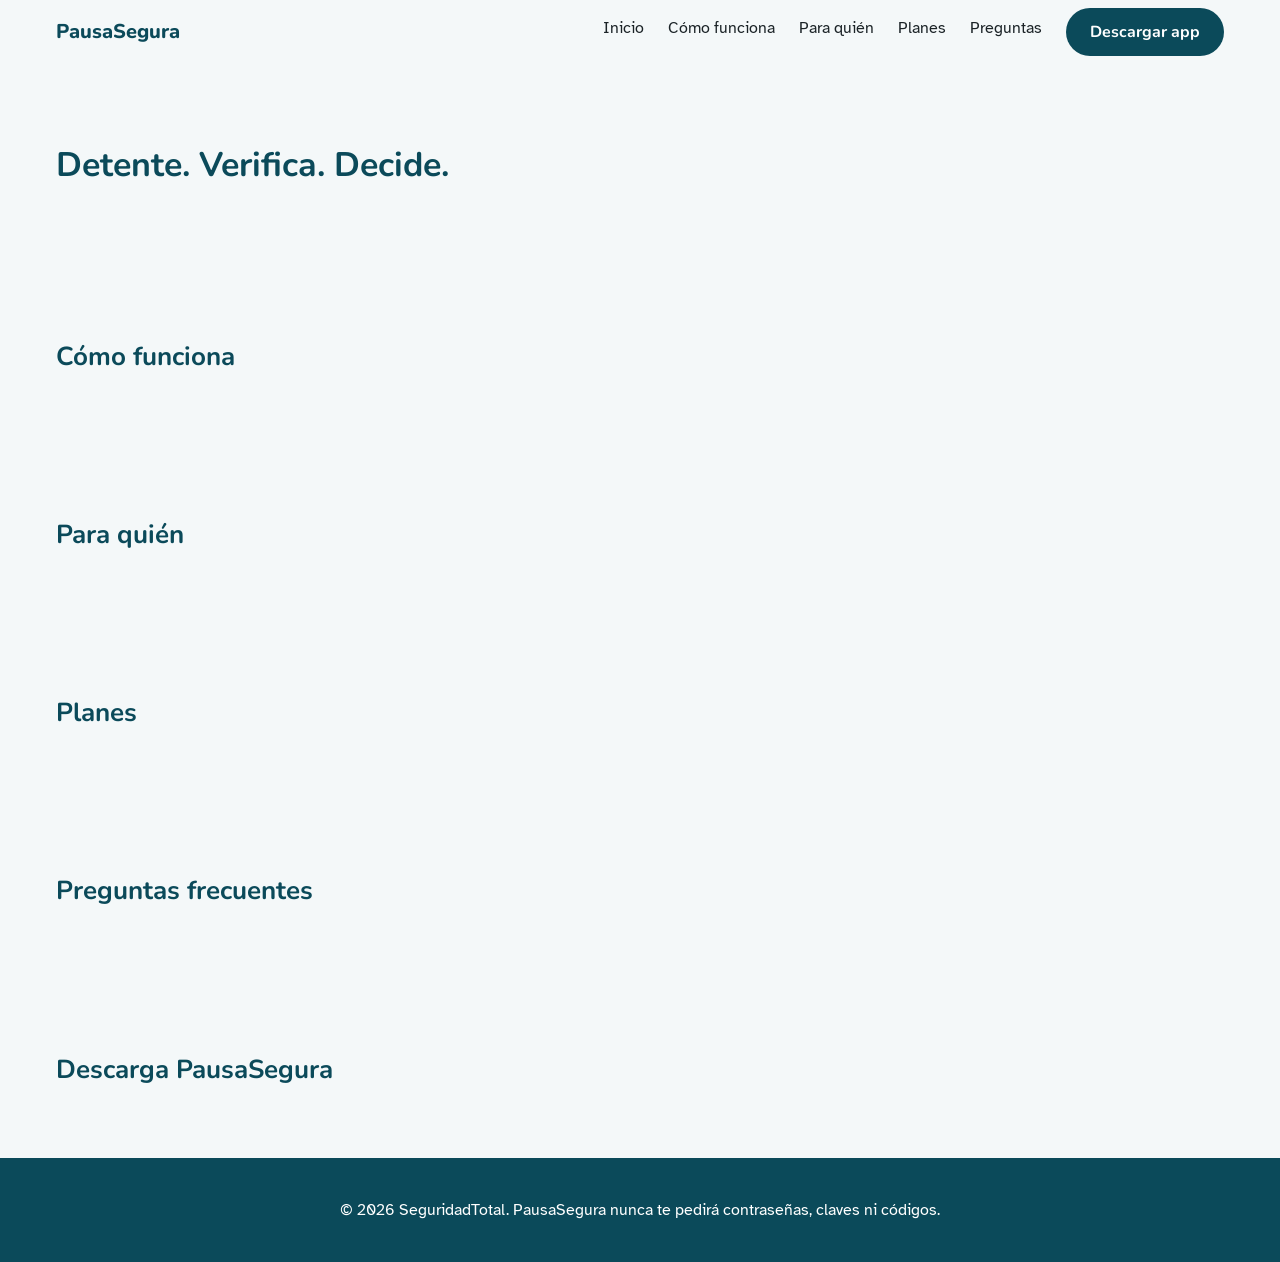
==== commit c1cb6bfa: "Merge pull request #1 from 220415alondra-tech/feature/remove-javascript Remove JavaScript from the L" ====
--- a/index.html
+++ b/index.html
@@ -5,69 +5,17 @@
   <meta name="viewport" content="width=device-width, initial-scale=1.0">
   <meta name="description" content="PausaSegura te ayuda a hacer una pausa y evaluar una llamada o mensaje sospechoso antes de responder.">
   <title>PausaSegura | Detente. Verifica. Decide.</title>
-  <link rel="icon" href="assets/images/favicon.svg" type="image/svg+xml">
   <link rel="preconnect" href="https://fonts.googleapis.com">
   <link rel="preconnect" href="https://fonts.gstatic.com" crossorigin>
-  <link rel="stylesheet" href="https://fonts.googleapis.com/css2?family=Atkinson+Hyperlegible:wght@400;700&family=Nunito:wght@600;700;800;900&display=swap">
+  <link rel="stylesheet" href="https://fonts.googleapis.com/css2?family=Atkinson+Hyperlegible:wght@400;700&family=Nunito:wght@600;700;800&display=swap">
   <link rel="stylesheet" href="assets/css/styles.css">
 </head>
 <body>
-  <!-- Icon sprite (decorative icons, reused with <use>) -->
-  <svg class="icon-sprite" aria-hidden="true" focusable="false">
-    <symbol id="icon-shield" viewBox="0 0 24 24"><path d="M12 3l7 3v5c0 4.5-3 8.3-7 10-4-1.7-7-5.5-7-10V6l7-3z"/><path d="M9 12l2 2 4-4"/></symbol>
-    <symbol id="icon-pause" viewBox="0 0 24 24"><rect x="7" y="5" width="3.5" height="14" rx="1"/><rect x="13.5" y="5" width="3.5" height="14" rx="1"/></symbol>
-    <symbol id="icon-alert" viewBox="0 0 24 24"><circle cx="12" cy="12" r="9"/><path d="M12 7.5v5.5"/><path d="M12 16.5h.01"/></symbol>
-    <symbol id="icon-check" viewBox="0 0 24 24"><path d="M5 12.5l4.5 4.5L19 7.5"/></symbol>
-    <symbol id="icon-download" viewBox="0 0 24 24"><path d="M12 4v11"/><path d="M7.5 10.5L12 15l4.5-4.5"/><path d="M5 19.5h14"/></symbol>
-    <symbol id="icon-play" viewBox="0 0 24 24"><path d="M8 5.5v13l10-6.5-10-6.5z"/></symbol>
-    <symbol id="icon-timer" viewBox="0 0 24 24"><circle cx="12" cy="13.5" r="7"/><path d="M12 13.5l3-3"/><path d="M10 3h4"/></symbol>
-    <symbol id="icon-key" viewBox="0 0 24 24"><circle cx="15" cy="9" r="4.5"/><path d="M11.8 12.2L4 20"/><path d="M6.5 17.5l2 2"/><path d="M8.5 15.5l1.5 1.5"/></symbol>
-    <symbol id="icon-link" viewBox="0 0 24 24"><path d="M10 14a4 4 0 0 0 5.7 0l3-3a4 4 0 0 0-5.7-5.7l-1 1"/><path d="M14 10a4 4 0 0 0-5.7 0l-3 3a4 4 0 0 0 5.7 5.7l1-1"/></symbol>
-    <symbol id="icon-phone" viewBox="0 0 24 24"><rect x="7" y="3" width="10" height="18" rx="2"/><path d="M11 17.5h2"/></symbol>
-    <symbol id="icon-users" viewBox="0 0 24 24"><circle cx="9" cy="8" r="3.5"/><path d="M2.5 20c.5-3.5 3.2-5.5 6.5-5.5s6 2 6.5 5.5"/><path d="M15.5 4.8a3.5 3.5 0 0 1 0 6.4"/><path d="M18 14.8c2 .8 3.2 2.6 3.5 5.2"/></symbol>
-    <symbol id="icon-store" viewBox="0 0 24 24"><path d="M4 9.5L5.5 4h13L20 9.5"/><path d="M4 9.5a2.7 2.7 0 0 0 5.3 0 2.7 2.7 0 0 0 5.4 0 2.7 2.7 0 0 0 5.3 0"/><path d="M5.5 11.5V20h13v-8.5"/><path d="M10 20v-5h4v5"/></symbol>
-    <symbol id="icon-heart" viewBox="0 0 24 24"><path d="M12 20s-7.5-4.6-7.5-10A4.3 4.3 0 0 1 12 7.5 4.3 4.3 0 0 1 19.5 10c0 5.4-7.5 10-7.5 10z"/></symbol>
-    <symbol id="icon-chat" viewBox="0 0 24 24"><path d="M4 5h11v8H8l-4 3V5z"/><path d="M15 9h5v10l-3.5-2.5H10V13"/></symbol>
-    <symbol id="icon-warning" viewBox="0 0 24 24"><path d="M12 4l9 16H3l9-16z"/><path d="M12 10v4.5"/><path d="M12 17.5h.01"/></symbol>
-    <symbol id="icon-lock" viewBox="0 0 24 24"><rect x="5" y="10.5" width="14" height="10" rx="2"/><path d="M8 10.5V8a4 4 0 0 1 8 0v2.5"/></symbol>
-    <symbol id="icon-arrow-left" viewBox="0 0 24 24"><path d="M19 12H5"/><path d="M11 6l-6 6 6 6"/></symbol>
-    <symbol id="icon-chevron" viewBox="0 0 24 24"><path d="M9.5 6l6 6-6 6"/></symbol>
-    <symbol id="icon-share" viewBox="0 0 24 24"><circle cx="6" cy="12" r="2.5"/><circle cx="17.5" cy="6" r="2.5"/><circle cx="17.5" cy="18" r="2.5"/><path d="M8.2 10.8l7-3.6"/><path d="M8.2 13.2l7 3.6"/></symbol>
-    <symbol id="icon-block" viewBox="0 0 24 24"><circle cx="12" cy="12" r="8.5"/><path d="M6 6l12 12"/></symbol>
-    <symbol id="icon-book" viewBox="0 0 24 24"><path d="M4 5.5A2.5 2.5 0 0 1 6.5 3H20v15H6.5A2.5 2.5 0 0 0 4 20.5v-15z"/><path d="M4 20.5A2.5 2.5 0 0 1 6.5 18H20v3H6.5"/></symbol>
-    <symbol id="icon-home" viewBox="0 0 24 24"><path d="M4 11l8-6.5 8 6.5"/><path d="M6 9.5V20h12V9.5"/><path d="M10 20v-5.5h4V20"/></symbol>
-    <symbol id="icon-history" viewBox="0 0 24 24"><path d="M4 12a8 8 0 1 0 2.4-5.7"/><path d="M4 4.5v4h4"/><path d="M12 8v4.5l3 2"/></symbol>
-    <symbol id="icon-user" viewBox="0 0 24 24"><circle cx="12" cy="8" r="4"/><path d="M4.5 20.5c.7-4 3.7-6 7.5-6s6.8 2 7.5 6"/></symbol>
-    <symbol id="icon-text-size" viewBox="0 0 24 24"><path d="M3 18L8 6l5 12"/><path d="M4.8 14h6.4"/><path d="M14 18l3.5-8.5L21 18"/><path d="M15.2 15.2h4.6"/></symbol>
-    <symbol id="icon-contrast" viewBox="0 0 24 24"><circle cx="12" cy="12" r="8.5"/><path d="M12 3.5v17a8.5 8.5 0 0 0 0-17z" fill="currentColor"/></symbol>
-  </svg>
-
-  <!-- US36: reading preferences (CSS only: :has(:checked)) -->
-  <input class="a11y-control" type="checkbox" id="large-text">
-  <input class="a11y-control" type="checkbox" id="high-contrast">
-
   <a class="skip-link" href="#main-content">Saltar al contenido</a>
 
   <header class="site-header">
-    <div class="a11y-bar" role="group" aria-label="Preferencias de lectura">
-      <div class="container a11y-bar__inner">
-        <span class="a11y-bar__title">Lectura cómoda:</span>
-        <label class="a11y-bar__option" for="large-text">
-          <svg class="icon" aria-hidden="true"><use href="#icon-text-size"/></svg>
-          Letra grande
-        </label>
-        <label class="a11y-bar__option" for="high-contrast">
-          <svg class="icon" aria-hidden="true"><use href="#icon-contrast"/></svg>
-          Alto contraste
-        </label>
-      </div>
-    </div>
-
-    <nav class="navbar container" aria-label="Navegación principal">
-      <a class="brand" href="#home" aria-label="PausaSegura, ir al inicio">
-        <span class="brand__mark" aria-hidden="true"><svg class="icon"><use href="#icon-shield"/></svg></span>
-        <span class="brand__name">PausaSegura</span>
-      </a>
+    <nav class="navbar" aria-label="Navegación principal">
+      <a class="navbar__logo" href="#home">PausaSegura</a>
       <input class="navbar__toggle" type="checkbox" id="menu-toggle" aria-label="Abrir o cerrar menú">
       <label class="navbar__toggle-label" for="menu-toggle" aria-hidden="true">
         <span class="navbar__toggle-bar"></span>
@@ -78,748 +26,39 @@
         <li><a class="navbar__link" href="#segments">Para quién</a></li>
         <li><a class="navbar__link" href="#plans">Planes</a></li>
         <li><a class="navbar__link" href="#faq">Preguntas</a></li>
-        <li><a class="navbar__link navbar__link--accent" href="#evaluate">Haz una pausa</a></li>
-        <li class="navbar__cta"><a class="button button--primary" href="#download">Descargar app</a></li>
+        <li><a class="button button--primary" href="#download">Descargar app</a></li>
       </ul>
     </nav>
   </header>
 
   <main id="main-content">
-    <!-- Hero -->
-    <section class="hero" id="home" aria-labelledby="home-title">
-      <div class="container hero__inner">
-        <div class="hero__content">
-          <p class="eyebrow eyebrow--icon">
-            <svg class="icon" aria-hidden="true"><use href="#icon-shield"/></svg>
-            Tu seguridad empieza con una pausa
-          </p>
-          <h1 class="hero__title" id="home-title">Detente.<br>Verifica.<br>Decide.</h1>
-          <p class="hero__lead">Evita fraudes y estafas en segundos evaluando mensajes o llamadas sospechosas antes de responder.</p>
-          <div class="hero__actions">
-            <a class="button button--primary button--large" href="#download">
-              <svg class="icon" aria-hidden="true"><use href="#icon-download"/></svg>
-              Descargar app
-            </a>
-            <a class="button button--outline button--large" href="#evaluate">
-              <svg class="icon" aria-hidden="true"><use href="#icon-play"/></svg>
-              Probar una pausa
-            </a>
-          </div>
-          <p class="hero__note">Empieza con el plan Gratis. Decide sin presión.</p>
-        </div>
-
-        <div class="hero__visual" aria-hidden="true">
-          <div class="phone">
-            <div class="phone__status"><span>9:41</span><span class="phone__notch"></span><span class="phone__battery"></span></div>
-            <div class="phone__screen">
-              <p class="phone__brand"><svg class="icon"><use href="#icon-shield"/></svg> PausaSegura</p>
-              <p class="phone__title">Una pausa puede cambiarlo todo.</p>
-              <p class="phone__text">¿Algo te parece sospechoso? Revisémoslo con calma.</p>
-              <div class="phone__card">
-                <span class="icon-badge"><svg class="icon"><use href="#icon-pause"/></svg></span>
-                <p class="phone__card-title">¿Qué quieres evaluar?</p>
-                <span class="phone__option">Un mensaje <svg class="icon"><use href="#icon-chevron"/></svg></span>
-                <span class="phone__option">Una llamada <svg class="icon"><use href="#icon-chevron"/></svg></span>
-              </div>
-              <p class="phone__tip"><svg class="icon"><use href="#icon-lock"/></svg> Nunca compartas tus claves ni códigos de verificación.</p>
-            </div>
-            <div class="phone__nav">
-              <svg class="icon"><use href="#icon-home"/></svg>
-              <svg class="icon"><use href="#icon-history"/></svg>
-              <svg class="icon"><use href="#icon-user"/></svg>
-            </div>
-          </div>
-          <p class="floating-chip floating-chip--top">Con calma, contigo</p>
-          <div class="floating-chip floating-chip--bottom">
-            <span class="icon-badge icon-badge--small"><svg class="icon"><use href="#icon-pause"/></svg></span>
-            <span><strong>No te apresures.</strong><br>Primero, verifica.</span>
-          </div>
-        </div>
-      </div>
+    <section class="section" id="home" aria-labelledby="home-title">
+      <h1 id="home-title">Detente. Verifica. Decide.</h1>
     </section>
 
-    <!-- How it works -->
     <section class="section" id="how-it-works" aria-labelledby="how-it-works-title">
-      <div class="container">
-        <header class="section-header section-header--center">
-          <p class="eyebrow">Cómo funciona</p>
-          <h2 class="section-title" id="how-it-works-title">Tres pasos. Una decisión más tranquila.</h2>
-          <p class="section-lead">Antes de responder, enviar dinero o compartir información, tómate un momento.</p>
-        </header>
-        <ol class="steps-grid">
-          <li class="step-card">
-            <div class="step-card__top"><span class="icon-badge"><svg class="icon" aria-hidden="true"><use href="#icon-pause"/></svg></span><span class="step-card__number">01</span></div>
-            <h3 class="step-card__title">Haz una pausa</h3>
-            <p>Responde preguntas simples.</p>
-          </li>
-          <li class="step-card">
-            <div class="step-card__top"><span class="icon-badge"><svg class="icon" aria-hidden="true"><use href="#icon-alert"/></svg></span><span class="step-card__number">02</span></div>
-            <h3 class="step-card__title">Conoce el riesgo</h3>
-            <p>Recibe un nivel bajo, medio o alto.</p>
-          </li>
-          <li class="step-card">
-            <div class="step-card__top"><span class="icon-badge"><svg class="icon" aria-hidden="true"><use href="#icon-check"/></svg></span><span class="step-card__number">03</span></div>
-            <h3 class="step-card__title">Actúa seguro</h3>
-            <p>Sigue recomendaciones claras.</p>
-          </li>
-        </ol>
-      </div>
+      <h2 id="how-it-works-title">Cómo funciona</h2>
     </section>
 
-    <!-- Signals (US13, US14, US16) -->
-    <section class="section section--soft" id="signals" aria-labelledby="signals-title">
-      <div class="container">
-        <header class="section-header">
-          <p class="eyebrow">Reconoce las señales</p>
-          <h2 class="section-title" id="signals-title">Si te presionan, haz una pausa.</h2>
-          <p class="section-lead">No necesitas ser experto en tecnología para prestar atención a estas señales.</p>
-        </header>
-        <ul class="signals-grid">
-          <li class="signal-item">
-            <svg class="icon icon--large" aria-hidden="true"><use href="#icon-timer"/></svg>
-            <h3 class="signal-item__title">Te piden actuar ya</h3>
-            <p>“Hazlo ahora o perderás tu cuenta”. La urgencia es una señal para detenerte.</p>
-          </li>
-          <li class="signal-item">
-            <svg class="icon icon--large" aria-hidden="true"><use href="#icon-key"/></svg>
-            <h3 class="signal-item__title">Quieren tus códigos</h3>
-            <p>Una contraseña o código de verificación no se comparte, aunque parezca una solicitud oficial.</p>
-          </li>
-          <li class="signal-item">
-            <svg class="icon icon--large" aria-hidden="true"><use href="#icon-link"/></svg>
-            <h3 class="signal-item__title">Algo no coincide</h3>
-            <p>Un enlace extraño, un remitente desconocido o un pago inesperado merecen una segunda revisión.</p>
-          </li>
-        </ul>
-      </div>
+    <section class="section" id="segments" aria-labelledby="segments-title">
+      <h2 id="segments-title">Para quién</h2>
     </section>
 
-    <!-- Inside PausaSegura (US21, US22, US24) -->
-    <section class="section" id="inside" aria-labelledby="inside-title">
-      <div class="container split">
-        <div class="split__content">
-          <p class="eyebrow">Dentro de PausaSegura</p>
-          <h2 class="section-title" id="inside-title">Del “¿y si es real?” a un siguiente paso claro.</h2>
-          <p class="section-lead">Responde sobre lo que recibiste. El nivel de riesgo te ayuda a reconocer señales y a elegir qué hacer después.</p>
-          <ul class="risk-legend" aria-label="Niveles de riesgo">
-            <li class="risk-pill risk-pill--low">Bajo</li>
-            <li class="risk-pill risk-pill--medium">Medio</li>
-            <li class="risk-pill risk-pill--high">Alto</li>
-          </ul>
-          <p class="small-note">Es una orientación, no una garantía de seguridad. Verifica siempre por un canal oficial.</p>
-          <a class="button button--primary" href="#evaluate">Pruébalo con un ejemplo</a>
-        </div>
-        <figure class="example-card">
-          <figcaption class="example-card__header">
-            Así podría verse una evaluación
-            <svg class="icon" aria-hidden="true"><use href="#icon-shield"/></svg>
-          </figcaption>
-          <blockquote class="example-card__message">
-            <p class="example-card__label">Mensaje recibido · Ejemplo ficticio</p>
-            <p>“Tu cuenta será bloqueada. Ingresa al enlace y envía tu código para activarla.”</p>
-          </blockquote>
-          <div class="example-card__risk">
-            <span class="icon-badge icon-badge--danger"><svg class="icon" aria-hidden="true"><use href="#icon-warning"/></svg></span>
-            <p><strong class="text-danger">Riesgo alto</strong><br>Urgencia + solicitud de un código</p>
-          </div>
-          <p class="example-card__tip">
-            <svg class="icon" aria-hidden="true"><use href="#icon-check"/></svg>
-            No abras el enlace ni compartas el código. Contacta a la entidad desde su app o sitio oficial.
-          </p>
-        </figure>
-      </div>
+    <section class="section" id="plans" aria-labelledby="plans-title">
+      <h2 id="plans-title">Planes</h2>
     </section>
 
-    <!-- Guided evaluation demo (US05-US32, US39, US41, US48). CSS only: :target + :has(:checked) -->
-    <section class="section section--tinted" id="evaluate" aria-labelledby="evaluate-title">
-      <div class="container">
-        <header class="section-header section-header--center">
-          <p class="eyebrow">Haz una pausa ahora</p>
-          <h2 class="section-title" id="evaluate-title">Evalúa un mensaje o llamada de ejemplo.</h2>
-          <p class="section-lead">Esta es una simulación de la app: responde con calma y mira qué nivel de riesgo obtendrías. No se guarda ni se envía nada.</p>
-        </header>
-
-        <form class="evaluation" aria-label="Evaluación guiada de ejemplo">
-          <!-- Start (US05) -->
-          <div class="evaluation__step evaluation__step--start" id="eval-start">
-            <span class="pause-button" aria-hidden="true"><svg class="icon"><use href="#icon-pause"/></svg></span>
-            <h3 class="evaluation__title">¿Recibiste algo sospechoso?</h3>
-            <p>Toca “Pausa” y responde 8 preguntas sencillas, una por pantalla.</p>
-            <a class="button button--primary button--large" href="#q1">
-              <svg class="icon" aria-hidden="true"><use href="#icon-pause"/></svg>
-              Pausa
-            </a>
-            <button class="button button--ghost" type="reset">Borrar respuestas anteriores</button>
-          </div>
-
-          <!-- Q1 channel (US06) -->
-          <fieldset class="evaluation__step" id="q1">
-            <div class="evaluation__progress"><span>Pregunta 1 de 8</span><span class="progress" style="--progress: 12.5%"></span></div>
-            <legend class="evaluation__question">¿Por dónde te contactaron?</legend>
-            <p class="evaluation__example">Ejemplo: “Me llegó un SMS de un número que no conozco”.</p>
-            <div class="options">
-              <label class="option"><input type="radio" name="channel" id="ch-call"> Llamada</label>
-              <label class="option"><input type="radio" name="channel" id="ch-sms"> SMS</label>
-              <label class="option"><input type="radio" name="channel" id="ch-whatsapp"> WhatsApp</label>
-              <label class="option"><input type="radio" name="channel" id="ch-email"> Correo</label>
-              <label class="option"><input type="radio" name="channel" id="ch-social"> Red social</label>
-            </div>
-            <div class="evaluation__nav">
-              <a class="button button--ghost" href="#eval-start"><svg class="icon" aria-hidden="true"><use href="#icon-arrow-left"/></svg> Atrás</a>
-              <a class="button button--primary" href="#q2">Siguiente</a>
-            </div>
-            <a class="evaluation__cancel" href="#eval-cancel">Cancelar evaluación</a>
-          </fieldset>
-
-          <!-- Q2 sender (US07) -->
-          <fieldset class="evaluation__step" id="q2">
-            <div class="evaluation__progress"><span>Pregunta 2 de 8</span><span class="progress" style="--progress: 25%"></span></div>
-            <legend class="evaluation__question">¿Quién dice ser?</legend>
-            <p class="evaluation__example">Ejemplo: “Dice ser de mi banco” o “Dice ser mi sobrino con un número nuevo”.</p>
-            <div class="options">
-              <label class="option"><input type="radio" name="sender" id="snd-bank"> Un banco</label>
-              <label class="option"><input type="radio" name="sender" id="snd-company"> Una empresa o tienda</label>
-              <label class="option"><input type="radio" name="sender" id="snd-public"> Una entidad pública</label>
-              <label class="option"><input type="radio" name="sender" id="snd-family"> Un familiar o amigo</label>
-              <label class="option"><input type="radio" name="sender" id="snd-client"> Un cliente o contacto nuevo</label>
-              <label class="option option--unsure"><input type="radio" name="sender" id="snd-unsure"> No sé</label>
-            </div>
-            <div class="evaluation__nav">
-              <a class="button button--ghost" href="#q1"><svg class="icon" aria-hidden="true"><use href="#icon-arrow-left"/></svg> Atrás</a>
-              <a class="button button--primary" href="#q3">Siguiente</a>
-            </div>
-            <a class="evaluation__cancel" href="#eval-cancel">Cancelar evaluación</a>
-          </fieldset>
-
-          <!-- Q3 what they ask, multiple (US08) -->
-          <fieldset class="evaluation__step" id="q3">
-            <div class="evaluation__progress"><span>Pregunta 3 de 8</span><span class="progress" style="--progress: 37.5%"></span></div>
-            <legend class="evaluation__question">¿Qué te piden? <span class="evaluation__hint">Puedes marcar varias opciones.</span></legend>
-            <p class="evaluation__example">Ejemplo: “Me piden mi DNI y que haga clic en un enlace”.</p>
-            <div class="options">
-              <label class="option"><input type="checkbox" id="ask-data" class="flag-medium"> Datos personales (DNI, dirección)</label>
-              <label class="option"><input type="checkbox" id="ask-bank" class="flag-high"> Datos de mi tarjeta o cuenta bancaria</label>
-              <label class="option"><input type="checkbox" id="ask-money" class="flag-medium"> Dinero o un pago</label>
-              <label class="option"><input type="checkbox" id="ask-click" class="flag-medium"> Hacer clic en un enlace</label>
-              <label class="option"><input type="checkbox" id="ask-install" class="flag-high"> Instalar una aplicación</label>
-              <label class="option"><input type="checkbox" id="ask-nothing"> Nada de esto</label>
-            </div>
-            <div class="evaluation__nav">
-              <a class="button button--ghost" href="#q2"><svg class="icon" aria-hidden="true"><use href="#icon-arrow-left"/></svg> Atrás</a>
-              <a class="button button--primary" href="#q4">Siguiente</a>
-            </div>
-            <a class="evaluation__cancel" href="#eval-cancel">Cancelar evaluación</a>
-          </fieldset>
-
-          <!-- Q4 urgency (US13) -->
-          <fieldset class="evaluation__step" id="q4">
-            <div class="evaluation__progress"><span>Pregunta 4 de 8</span><span class="progress" style="--progress: 50%"></span></div>
-            <legend class="evaluation__question">¿Te presionan para actuar rápido?</legend>
-            <p class="evaluation__example">Ejemplo: “Si no respondes en 10 minutos, tu cuenta se bloqueará”.</p>
-            <div class="options">
-              <label class="option"><input type="radio" name="urgency" id="urg-yes" class="flag-medium"> Sí</label>
-              <label class="option"><input type="radio" name="urgency" id="urg-no"> No</label>
-              <label class="option option--unsure"><input type="radio" name="urgency" id="urg-unsure"> No sé</label>
-            </div>
-            <div class="evaluation__nav">
-              <a class="button button--ghost" href="#q3"><svg class="icon" aria-hidden="true"><use href="#icon-arrow-left"/></svg> Atrás</a>
-              <a class="button button--primary" href="#q5">Siguiente</a>
-            </div>
-            <a class="evaluation__cancel" href="#eval-cancel">Cancelar evaluación</a>
-          </fieldset>
-
-          <!-- Q5 codes (US14) -->
-          <fieldset class="evaluation__step" id="q5">
-            <div class="evaluation__progress"><span>Pregunta 5 de 8</span><span class="progress" style="--progress: 62.5%"></span></div>
-            <legend class="evaluation__question">¿Te piden una clave o un código?</legend>
-            <p class="evaluation__example">Ejemplo: “Dime el código que te llegó por SMS”.</p>
-            <div class="options">
-              <label class="option"><input type="radio" name="code" id="code-yes" class="flag-high"> Sí, me piden un código o clave</label>
-              <label class="option"><input type="radio" name="code" id="code-no"> No</label>
-              <label class="option option--unsure"><input type="radio" name="code" id="code-unsure" class="flag-medium"> No sé</label>
-            </div>
-            <p class="evaluation__warning">
-              <svg class="icon" aria-hidden="true"><use href="#icon-lock"/></svg>
-              Nunca compartas ese código, ni siquiera con alguien que dice ser de tu banco.
-            </p>
-            <div class="evaluation__nav">
-              <a class="button button--ghost" href="#q4"><svg class="icon" aria-hidden="true"><use href="#icon-arrow-left"/></svg> Atrás</a>
-              <a class="button button--primary" href="#q6">Siguiente</a>
-            </div>
-            <a class="evaluation__cancel" href="#eval-cancel">Cancelar evaluación</a>
-          </fieldset>
-
-          <!-- Q6 change of channel / suspicious link (US15, US16) -->
-          <fieldset class="evaluation__step" id="q6">
-            <div class="evaluation__progress"><span>Pregunta 6 de 8</span><span class="progress" style="--progress: 75%"></span></div>
-            <legend class="evaluation__question">¿Te piden seguir la conversación en otro lado o abrir un enlace?</legend>
-            <p class="evaluation__example">Ejemplo: “Escríbeme a este WhatsApp” o un enlace como bcp-seguro.pe-validacion.com.</p>
-            <div class="options">
-              <label class="option"><input type="radio" name="channel-change" id="cc-whatsapp" class="flag-medium"> Sí, que siga por otro chat o número</label>
-              <label class="option"><input type="radio" name="channel-change" id="cc-link" class="flag-medium"> Sí, que abra un enlace</label>
-              <label class="option"><input type="radio" name="channel-change" id="cc-no"> No</label>
-              <label class="option option--unsure"><input type="radio" name="channel-change" id="cc-unsure"> No sé</label>
-            </div>
-            <div class="evaluation__nav">
-              <a class="button button--ghost" href="#q5"><svg class="icon" aria-hidden="true"><use href="#icon-arrow-left"/></svg> Atrás</a>
-              <a class="button button--primary" href="#q7">Siguiente</a>
-            </div>
-            <a class="evaluation__cancel" href="#eval-cancel">Cancelar evaluación</a>
-          </fieldset>
-
-          <!-- Q7 impersonation (US17) -->
-          <fieldset class="evaluation__step" id="q7">
-            <div class="evaluation__progress"><span>Pregunta 7 de 8</span><span class="progress" style="--progress: 87.5%"></span></div>
-            <legend class="evaluation__question">¿Algo no coincide con quien dice ser?</legend>
-            <p class="evaluation__example">Ejemplo: el número no es el oficial, hay errores de ortografía o te tutea alguien que nunca lo hace.</p>
-            <div class="options">
-              <label class="option"><input type="radio" name="mismatch" id="mm-yes" class="flag-medium"> Sí, algo no coincide</label>
-              <label class="option"><input type="radio" name="mismatch" id="mm-no"> No, todo coincide</label>
-              <label class="option option--unsure"><input type="radio" name="mismatch" id="mm-unsure"> No sé</label>
-            </div>
-            <div class="evaluation__nav">
-              <a class="button button--ghost" href="#q6"><svg class="icon" aria-hidden="true"><use href="#icon-arrow-left"/></svg> Atrás</a>
-              <a class="button button--primary" href="#q8">Siguiente</a>
-            </div>
-            <a class="evaluation__cancel" href="#eval-cancel">Cancelar evaluación</a>
-          </fieldset>
-
-          <!-- Q8 offers, prizes, advance payment (US18, US19, US20) -->
-          <fieldset class="evaluation__step" id="q8">
-            <div class="evaluation__progress"><span>Pregunta 8 de 8</span><span class="progress" style="--progress: 100%"></span></div>
-            <legend class="evaluation__question">¿Te ofrecen algo o te piden pagar por adelantado?</legend>
-            <p class="evaluation__example">Ejemplo: “Ganaste un sorteo”, “Trabajo desde casa, solo paga la inscripción” o “Deposita primero para separar el pedido”.</p>
-            <div class="options">
-              <label class="option"><input type="radio" name="offer" id="of-prize" class="flag-medium"> Un premio, sorteo o herencia</label>
-              <label class="option"><input type="radio" name="offer" id="of-job" class="flag-medium"> Un trabajo o beca a cambio de un pago</label>
-              <label class="option"><input type="radio" name="offer" id="of-advance" class="flag-high"> Un pago adelantado o depósito</label>
-              <label class="option"><input type="radio" name="offer" id="of-none"> Nada de esto</label>
-              <label class="option option--unsure"><input type="radio" name="offer" id="of-unsure"> No sé</label>
-            </div>
-            <div class="evaluation__nav">
-              <a class="button button--ghost" href="#q7"><svg class="icon" aria-hidden="true"><use href="#icon-arrow-left"/></svg> Atrás</a>
-              <a class="button button--primary" href="#eval-result">Ver resultado</a>
-            </div>
-            <a class="evaluation__cancel" href="#eval-cancel">Cancelar evaluación</a>
-          </fieldset>
-
-          <!-- Cancel confirmation (US12) -->
-          <div class="evaluation__step evaluation__step--dialog" id="eval-cancel" role="alertdialog" aria-labelledby="cancel-title">
-            <svg class="icon icon--large" aria-hidden="true"><use href="#icon-alert"/></svg>
-            <h3 class="evaluation__title" id="cancel-title">¿Salir de la evaluación?</h3>
-            <p>Tus respuestas no se guardarán. Puedes volver a empezar cuando quieras.</p>
-            <div class="evaluation__nav">
-              <a class="button button--outline" href="#q1">Seguir evaluando</a>
-              <button class="button button--danger" type="reset">Borrar respuestas</button>
-              <a class="button button--ghost" href="#eval-start">Salir</a>
-            </div>
-          </div>
-
-          <!-- Result (US21-US32, US39, US48) -->
-          <div class="evaluation__step evaluation__step--result" id="eval-result" aria-live="polite">
-            <p class="evaluation__progress"><span>Resultado de la evaluación</span></p>
-
-            <!-- US21, US22, US25: one of the three levels is shown -->
-            <div class="result result--high">
-              <div class="result__header" role="alert">
-                <span class="result__icon"><svg class="icon" aria-hidden="true"><use href="#icon-warning"/></svg></span>
-                <div>
-                  <p class="result__level">Riesgo alto</p>
-                  <p class="result__summary">No respondas, no abras enlaces y no compartas nada.</p>
-                </div>
-              </div>
-              <p class="result__explanation">Encontramos señales que suelen usarse en fraudes: te piden datos bancarios, un código, instalar algo o pagar por adelantado. Una entidad real nunca te pedirá eso por mensaje o llamada.</p>
-              <h4 class="result__subtitle">Qué hacer ahora</h4>
-              <ol class="result__steps">
-                <li>No compartas claves, códigos ni datos de tu tarjeta.</li>
-                <li>Corta la comunicación y no abras el enlace que te enviaron.</li>
-                <li>Contacta a la entidad por su canal oficial: su app, su web o el número del reverso de tu tarjeta.</li>
-              </ol>
-            </div>
-
-            <div class="result result--medium">
-              <div class="result__header">
-                <span class="result__icon"><svg class="icon" aria-hidden="true"><use href="#icon-alert"/></svg></span>
-                <div>
-                  <p class="result__level">Riesgo medio</p>
-                  <p class="result__summary">Verifica antes de actuar.</p>
-                </div>
-              </div>
-              <p class="result__explanation">Hay algunas señales que merecen atención, como presión para actuar, un enlace o datos que no coinciden. Puede ser real, pero conviene confirmarlo por otro medio.</p>
-              <h4 class="result__subtitle">Qué hacer ahora</h4>
-              <ol class="result__steps">
-                <li>No envíes dinero ni datos hasta confirmar quién es.</li>
-                <li>Verifica por un canal oficial o llamando tú al número de siempre.</li>
-                <li>Si tienes dudas, pregunta a alguien de confianza.</li>
-              </ol>
-            </div>
-
-            <div class="result result--low">
-              <div class="result__header">
-                <span class="result__icon"><svg class="icon" aria-hidden="true"><use href="#icon-check"/></svg></span>
-                <div>
-                  <p class="result__level">Riesgo bajo</p>
-                  <p class="result__summary">Continúa con cautela.</p>
-                </div>
-              </div>
-              <p class="result__explanation">No encontramos señales claras de fraude en tus respuestas. Aun así, mantente atento si la conversación cambia o te piden algo más adelante.</p>
-              <h4 class="result__subtitle">Qué hacer ahora</h4>
-              <ol class="result__steps">
-                <li>Continúa con cautela y no compartas claves ni códigos.</li>
-                <li>Si te piden un pago o datos más adelante, vuelve a hacer una pausa.</li>
-              </ol>
-            </div>
-
-            <!-- US23: signals detected -->
-            <div class="result__block">
-              <h4 class="result__subtitle">Señales detectadas</h4>
-              <ul class="signal-list">
-                <li class="signal-tag signal-tag--urgency">Urgencia o presión</li>
-                <li class="signal-tag signal-tag--code">Piden una clave o código</li>
-                <li class="signal-tag signal-tag--bank">Piden datos bancarios</li>
-                <li class="signal-tag signal-tag--data">Piden datos personales</li>
-                <li class="signal-tag signal-tag--money">Piden dinero</li>
-                <li class="signal-tag signal-tag--install">Piden instalar una app</li>
-                <li class="signal-tag signal-tag--channel">Cambio de canal</li>
-                <li class="signal-tag signal-tag--link">Enlace sospechoso</li>
-                <li class="signal-tag signal-tag--mismatch">Posible suplantación</li>
-                <li class="signal-tag signal-tag--prize">Premio inesperado</li>
-                <li class="signal-tag signal-tag--job">Oferta con pago previo</li>
-                <li class="signal-tag signal-tag--advance">Pago adelantado</li>
-                <li class="signal-tag signal-tag--none">Sin señales claras</li>
-              </ul>
-            </div>
-
-            <!-- US06, US07, US27, US30: tips adapted to the channel and sender -->
-            <div class="result__block result__tips">
-              <h4 class="result__subtitle">Consejos para tu caso</h4>
-              <p class="tip tip--call">Si fue una llamada, cuelga y llama tú al número oficial. No confíes en el número que aparece en pantalla.</p>
-              <p class="tip tip--message">Si fue un mensaje, no respondas desde el mismo chat. Busca el contacto oficial por tu cuenta.</p>
-              <p class="tip tip--bank">Tu banco nunca te pedirá claves ni códigos. Llama al número del reverso de tu tarjeta.</p>
-              <p class="tip tip--family">Si dice ser un familiar, llámalo a su número de siempre o hazle una pregunta que solo él sepa.</p>
-              <div class="tip tip--client">
-                <p>Si es un cliente o contacto nuevo, antes de continuar pregúntale:</p>
-                <ul>
-                  <li>¿Quién eres y de qué empresa me escribes?</li>
-                  <li>¿Cómo obtuviste mi número?</li>
-                  <li>¿Qué necesitas exactamente y cómo pagarás?</li>
-                </ul>
-              </div>
-              <p class="tip tip--generic">Ante la duda, confirma por un canal oficial antes de responder.</p>
-            </div>
-
-            <!-- US29, US39: next decision -->
-            <div class="result__block">
-              <h4 class="result__subtitle">¿Qué decides?</h4>
-              <div class="decision">
-                <label class="decision__option"><input type="radio" name="decision" id="dec-block"> <svg class="icon" aria-hidden="true"><use href="#icon-block"/></svg> Bloquear contacto</label>
-                <label class="decision__option"><input type="radio" name="decision" id="dec-mark"> <svg class="icon" aria-hidden="true"><use href="#icon-warning"/></svg> Marcar como sospechoso</label>
-                <label class="decision__option"><input type="radio" name="decision" id="dec-info"> <svg class="icon" aria-hidden="true"><use href="#icon-chat"/></svg> Pedir más información</label>
-                <label class="decision__option"><input type="radio" name="decision" id="dec-continue"> <svg class="icon" aria-hidden="true"><use href="#icon-check"/></svg> Continuar con cautela</label>
-              </div>
-              <p class="snackbar snackbar--block" role="status">Contacto bloqueado (simulación). En la app también se guardaría en tu historial.</p>
-              <p class="snackbar snackbar--mark" role="status">Guardado en tu historial como sospechoso (simulación).</p>
-              <p class="snackbar snackbar--info" role="status">Buena idea: usa las preguntas sugeridas y no compartas datos mientras tanto.</p>
-              <p class="snackbar snackbar--continue" role="status">De acuerdo. Si te piden un pago o datos, vuelve a hacer una pausa.</p>
-            </div>
-
-            <!-- US31: share with a trusted contact -->
-            <div class="result__block result__share">
-              <h4 class="result__subtitle">No tienes que decidir a solas</h4>
-              <a class="button button--outline" href="https://wa.me/?text=Hice%20una%20pausa%20con%20PausaSegura%20antes%20de%20responder%20un%20mensaje%20sospechoso.%20%C2%BFMe%20ayudas%20a%20revisarlo%3F" target="_blank" rel="noopener noreferrer">
-                <svg class="icon" aria-hidden="true"><use href="#icon-share"/></svg>
-                Compartir con un familiar
-              </a>
-              <a class="button button--ghost" href="mailto:?subject=%C2%BFMe%20ayudas%20a%20revisar%20un%20mensaje%3F&amp;body=Hice%20una%20pausa%20con%20PausaSegura%20antes%20de%20responder.%20%C2%BFLo%20revisamos%20juntos%3F">Enviar por correo</a>
-            </div>
-
-            <!-- US24: orientative result -->
-            <p class="result__disclaimer">
-              <svg class="icon" aria-hidden="true"><use href="#icon-shield"/></svg>
-              Este resultado es una orientación, no una garantía. Ante la duda, verifica siempre por un canal oficial.
-            </p>
-
-            <!-- US48: was it useful? -->
-            <div class="result__block feedback">
-              <p class="feedback__question">¿Te fue útil este resultado?</p>
-              <label class="feedback__option"><input type="radio" name="feedback" id="fb-yes"> Sí</label>
-              <label class="feedback__option"><input type="radio" name="feedback" id="fb-no"> No</label>
-              <p class="feedback__thanks" role="status">¡Gracias! Tu opinión nos ayuda a mejorar.</p>
-            </div>
-
-            <div class="evaluation__nav">
-              <a class="button button--ghost" href="#q8"><svg class="icon" aria-hidden="true"><use href="#icon-arrow-left"/></svg> Corregir respuestas</a>
-              <a class="button button--primary" href="#eval-start">Evaluar otra comunicación</a>
-            </div>
-          </div>
-        </form>
-      </div>
+    <section class="section" id="faq" aria-labelledby="faq-title">
+      <h2 id="faq-title">Preguntas frecuentes</h2>
     </section>
 
-    <!-- For whom (US18-US20 segments) -->
-    <section class="section section--soft" id="segments" aria-labelledby="segments-title">
-      <div class="container split split--reverse">
-        <figure class="photo-card">
-          <img src="assets/images/family-checking-phone.jpg" alt="Una mujer joven ayuda a su madre a revisar un mensaje en el celular" width="664" height="512" loading="lazy">
-          <figcaption class="photo-card__caption">
-            <svg class="icon" aria-hidden="true"><use href="#icon-heart"/></svg>
-            Cuidarte también es cuidar a los tuyos.
-          </figcaption>
-        </figure>
-        <div class="split__content">
-          <p class="eyebrow">Para quién</p>
-          <h2 class="section-title" id="segments-title">Para ti. Para quienes te importan.</h2>
-          <ul class="feature-list">
-            <li class="feature-list__item">
-              <span class="icon-badge"><svg class="icon" aria-hidden="true"><use href="#icon-phone"/></svg></span>
-              <div>
-                <h3 class="feature-list__title">Para tu día a día</h3>
-                <p>Si eres estudiante y recibes mensajes, ofertas de trabajo o becas, o haces compras desde tu celular.</p>
-              </div>
-            </li>
-            <li class="feature-list__item">
-              <span class="icon-badge"><svg class="icon" aria-hidden="true"><use href="#icon-users"/></svg></span>
-              <div>
-                <h3 class="feature-list__title">Para quienes quieres</h3>
-                <p>Si eres adulto mayor o acompañas a tu familia a reconocer llamadas y premios sospechosos.</p>
-              </div>
-            </li>
-            <li class="feature-list__item">
-              <span class="icon-badge"><svg class="icon" aria-hidden="true"><use href="#icon-store"/></svg></span>
-              <div>
-                <h3 class="feature-list__title">Para tu negocio</h3>
-                <p>Si eres trabajador independiente y coordinas pedidos, cobros o pagos con contactos nuevos.</p>
-              </div>
-            </li>
-          </ul>
-        </div>
-      </div>
-    </section>
-
-    <!-- Learn: tips, examples, glossary (US33, US34, US35) -->
-    <section class="section" id="learn" aria-labelledby="learn-title">
-      <div class="container">
-        <header class="section-header section-header--center">
-          <p class="eyebrow">Aprende</p>
-          <h2 class="section-title" id="learn-title">Reconócelo antes de que pase.</h2>
-          <p class="section-lead">Ejemplos reales de fraudes frecuentes en el Perú y palabras explicadas de forma simple.</p>
-        </header>
-        <div class="learn-grid">
-          <article class="learn-card">
-            <h3 class="learn-card__title"><svg class="icon" aria-hidden="true"><use href="#icon-chat"/></svg> Ejemplos frecuentes</h3>
-            <details class="disclosure">
-              <summary>“Yape: tu cuenta fue suspendida”</summary>
-              <p>Te piden ingresar a un enlace para “reactivar” tu cuenta y escribir tu código. Ninguna app de pagos te lo pide por mensaje.</p>
-            </details>
-            <details class="disclosure">
-              <summary>“Hola tío, cambié de número”</summary>
-              <p>Alguien se hace pasar por un familiar y pide dinero urgente. Llama a tu familiar a su número de siempre.</p>
-            </details>
-            <details class="disclosure">
-              <summary>“Trabajo desde casa, S/ 200 diarios”</summary>
-              <p>Te piden pagar una “inscripción” o tus datos para un trabajo que no existe. Un empleo real no te cobra por postular.</p>
-            </details>
-            <details class="disclosure">
-              <summary>“Te depositaron de más, devuélvelo”</summary>
-              <p>Te muestran una captura falsa de transferencia. Revisa tu saldo en la app oficial antes de devolver nada.</p>
-            </details>
-          </article>
-          <article class="learn-card">
-            <h3 class="learn-card__title"><svg class="icon" aria-hidden="true"><use href="#icon-shield"/></svg> Consejos para prevenir</h3>
-            <ul class="check-list">
-              <li>No compartas claves ni códigos de verificación con nadie.</li>
-              <li>Revisa el remitente y el enlace antes de tocarlo.</li>
-              <li>Si te apuran, detente: la urgencia es una táctica.</li>
-              <li>Confirma por el canal oficial de la entidad.</li>
-              <li>Activa la verificación en dos pasos en tus cuentas.</li>
-            </ul>
-          </article>
-          <article class="learn-card">
-            <h3 class="learn-card__title"><svg class="icon" aria-hidden="true"><use href="#icon-book"/></svg> Glosario simple</h3>
-            <dl class="glossary">
-              <div class="glossary__item"><dt>Phishing</dt><dd>Mensaje falso que imita a una empresa para que entregues tus datos.</dd></div>
-              <div class="glossary__item"><dt>Suplantación</dt><dd>Cuando alguien finge ser otra persona o entidad.</dd></div>
-              <div class="glossary__item"><dt>Código de verificación</dt><dd>Número que te llega por SMS para confirmar que eres tú. Es solo para ti.</dd></div>
-              <div class="glossary__item"><dt>Enlace acortado</dt><dd>Dirección web resumida que oculta a dónde te lleva realmente.</dd></div>
-            </dl>
-          </article>
-        </div>
-      </div>
-    </section>
-
-    <!-- Habit banner (US27, US28) -->
-    <section class="section section--compact" aria-labelledby="habit-title">
-      <div class="container">
-        <div class="habit-banner">
-          <div>
-            <p class="eyebrow eyebrow--light">Una buena costumbre</p>
-            <h2 class="habit-banner__title" id="habit-title">La calma también te protege.</h2>
-          </div>
-          <ul class="habit-banner__list">
-            <li><svg class="icon" aria-hidden="true"><use href="#icon-check"/></svg> No compartas claves ni códigos.</li>
-            <li><svg class="icon" aria-hidden="true"><use href="#icon-check"/></svg> Verifica por un canal oficial.</li>
-            <li><svg class="icon" aria-hidden="true"><use href="#icon-check"/></svg> Habla con alguien de confianza.</li>
-          </ul>
-        </div>
-      </div>
-    </section>
-
-    <!-- Plans (US49, US50) -->
-    <section class="section" id="plans" aria-labelledby="plans-title">
-      <div class="container">
-        <header class="section-header section-header--center">
-          <p class="eyebrow">Planes</p>
-          <h2 class="section-title" id="plans-title">Una pausa a tu medida.</h2>
-          <p class="section-lead">Empieza gratis o elige más espacio para tus evaluaciones.</p>
-        </header>
-        <div class="billing" role="radiogroup" aria-label="Frecuencia de pago">
-          <input type="radio" name="billing" id="billing-monthly" checked>
-          <label for="billing-monthly">Mensual</label>
-          <input type="radio" name="billing" id="billing-yearly">
-          <label for="billing-yearly">Anual <span class="billing__save">Ahorra S/ 20</span></label>
-          <div class="plans-grid">
-            <article class="plan-card">
-              <h3 class="plan-card__name">Gratis</h3>
-              <p class="plan-card__price">S/ 0</p>
-              <p class="plan-card__lead">Una primera pausa, sin costo.</p>
-              <ul class="check-list">
-                <li>Evaluaciones básicas</li>
-                <li>Niveles de riesgo</li>
-                <li>Recomendaciones claras</li>
-              </ul>
-              <a class="button button--outline" href="#download">Empezar gratis</a>
-            </article>
-            <article class="plan-card plan-card--featured">
-              <div class="plan-card__head">
-                <h3 class="plan-card__name">Premium</h3>
-                <span class="badge">Más acompañamiento</span>
-              </div>
-              <p class="plan-card__price plan-card__price--monthly">S/ 5 <span>mensuales</span></p>
-              <p class="plan-card__price plan-card__price--yearly">S/ 40 <span>anuales</span></p>
-              <p class="plan-card__lead">Para hacer de la prevención un hábito.</p>
-              <ul class="check-list">
-                <li><strong>Evaluaciones ilimitadas</strong></li>
-                <li><strong>Historial ampliado</strong></li>
-                <li>Niveles de riesgo y recomendaciones</li>
-                <li>Sin publicidad invasiva</li>
-              </ul>
-              <a class="button button--primary" href="#download">Elegir Premium</a>
-            </article>
-          </div>
-        </div>
-      </div>
-    </section>
-
-    <!-- FAQ (US24, US42) -->
-    <section class="section section--soft" id="faq" aria-labelledby="faq-title">
-      <div class="container split split--faq">
-        <div class="split__content">
-          <p class="eyebrow">Preguntas</p>
-          <h2 class="section-title" id="faq-title">Resolvamos tus dudas, con calma.</h2>
-          <p class="section-lead">Entiende qué hace PausaSegura y cuándo es importante buscar ayuda por otro canal.</p>
-          <svg class="icon icon--xl" aria-hidden="true"><use href="#icon-chat"/></svg>
-        </div>
-        <div class="faq-list">
-          <details class="faq" open>
-            <summary>¿Qué puedo evaluar con PausaSegura?</summary>
-            <p>Mensajes o llamadas que te parezcan sospechosos. Responde preguntas simples para recibir un nivel de riesgo y recomendaciones claras.</p>
-          </details>
-          <details class="faq">
-            <summary>¿Un riesgo bajo significa que es seguro?</summary>
-            <p>No necesariamente. La evaluación es una orientación y no garantiza que un mensaje o una llamada sean auténticos. Confirma la información por un canal oficial.</p>
-          </details>
-          <details class="faq">
-            <summary>¿PausaSegura me pedirá contraseñas o códigos?</summary>
-            <p>Nunca. PausaSegura no te pedirá contraseñas bancarias ni códigos de verificación. Si alguien lo hace en nuestro nombre, es un intento de fraude.</p>
-          </details>
-          <details class="faq">
-            <summary>¿En qué se diferencian Gratis y Premium?</summary>
-            <p>Gratis incluye evaluaciones básicas. Premium ofrece evaluaciones ilimitadas e historial ampliado por S/ 5 mensuales o S/ 40 al año.</p>
-          </details>
-          <details class="faq">
-            <summary>¿Qué hago si ya compartí datos o envié dinero?</summary>
-            <p>Contacta cuanto antes a tu banco o a la entidad involucrada por un canal oficial. Cambia las claves afectadas y conserva los mensajes o comprobantes para reportar lo ocurrido.</p>
-          </details>
-        </div>
-      </div>
-    </section>
-
-    <!-- Contact (US44: only the minimum data, nothing is sent) -->
-    <section class="section" id="contact" aria-labelledby="contact-title">
-      <div class="container split">
-        <div class="split__content">
-          <p class="eyebrow">Contacto</p>
-          <h2 class="section-title" id="contact-title">Estamos para escucharte.</h2>
-          <p class="section-lead">Cuéntanos tu duda o sugerencia. Solo te pedimos lo necesario para responderte.</p>
-        </div>
-        <form class="contact-form" action="#contact-sent" method="get">
-          <label class="field">
-            <span class="field__label">Correo electrónico</span>
-            <input class="field__input" type="email" required autocomplete="email" placeholder="tucorreo@ejemplo.com">
-            <span class="field__error">Escribe un correo válido, por ejemplo nombre@correo.com.</span>
-          </label>
-          <label class="field">
-            <span class="field__label">Mensaje</span>
-            <textarea class="field__input" required minlength="10" rows="4" placeholder="¿En qué te podemos ayudar?"></textarea>
-            <span class="field__error">Escribe al menos 10 caracteres.</span>
-          </label>
-          <p class="small-note"><svg class="icon" aria-hidden="true"><use href="#icon-lock"/></svg> Nunca escribas aquí claves, códigos ni datos de tu tarjeta.</p>
-          <button class="button button--primary" type="submit">Enviar mensaje</button>
-          <p class="contact-form__sent" id="contact-sent" role="status">¡Mensaje recibido! Te responderemos pronto. (Simulación: no se guarda ni se envía información.)</p>
-        </form>
-      </div>
-    </section>
-
-    <!-- Download CTA -->
-    <section class="cta" id="download" aria-labelledby="download-title">
-      <div class="container cta__inner">
-        <svg class="icon icon--xl" aria-hidden="true"><use href="#icon-shield"/></svg>
-        <h2 class="cta__title" id="download-title">La próxima vez que dudes, haz una pausa.</h2>
-        <p class="section-lead">Ten PausaSegura a mano antes de responder.</p>
-        <div class="cta__stores">
-          <a class="store-button" href="#download-soon"><span class="store-button__small">Disponible en</span> Google Play</a>
-          <a class="store-button" href="#download-soon"><span class="store-button__small">Descárgala en</span> App Store</a>
-        </div>
-        <p class="cta__soon" id="download-soon" role="status">¡Muy pronto! La app está en desarrollo. Mientras tanto, prueba la evaluación de ejemplo.</p>
-        <p class="small-note">Detente. Verifica. Decide.</p>
-      </div>
+    <section class="section" id="download" aria-labelledby="download-title">
+      <h2 id="download-title">Descarga PausaSegura</h2>
     </section>
   </main>
 
   <footer class="site-footer">
-    <div class="container">
-      <div class="site-footer__top">
-        <a class="brand" href="#home" aria-label="PausaSegura, ir al inicio">
-          <span class="brand__mark" aria-hidden="true"><svg class="icon"><use href="#icon-shield"/></svg></span>
-          <span class="brand__name">PausaSegura</span>
-        </a>
-        <nav aria-label="Enlaces del pie de página">
-          <ul class="site-footer__links">
-            <li><a href="#how-it-works">Cómo funciona</a></li>
-            <li><a href="#segments">Para quién</a></li>
-            <li><a href="#plans">Planes</a></li>
-            <li><a href="#faq">Preguntas</a></li>
-            <li><a href="#privacy">Privacidad</a></li>
-          </ul>
-        </nav>
-      </div>
-
-      <!-- US42, US43, US44: privacy policy -->
-      <details class="privacy" id="privacy">
-        <summary>Política de privacidad</summary>
-        <ul>
-          <li>PausaSegura nunca te pedirá contraseñas bancarias ni códigos de verificación.</li>
-          <li>Solo guardamos lo necesario de cada evaluación: el tipo de comunicación, el nivel de riesgo y la fecha.</li>
-          <li>Puedes eliminar tu historial o tu cuenta cuando quieras.</li>
-          <li>Tratamos tus datos según la Ley N.° 29733, Ley de Protección de Datos Personales del Perú.</li>
-        </ul>
-      </details>
-
-      <div class="site-footer__bottom">
-        <p>PausaSegura es una herramienta de orientación. No reemplaza la verificación con tu banco, una entidad oficial ni la denuncia ante las autoridades.<br>&copy; 2026 SeguridadTotal · PausaSegura</p>
-        <p class="site-footer__slogan">Más calma. Mejores decisiones.</p>
-      </div>
-    </div>
+    <p>&copy; 2026 SeguridadTotal. PausaSegura nunca te pedirá contraseñas, claves ni códigos.</p>
   </footer>
 </body>
 </html>
--- a/assets/css/styles.css
+++ b/assets/css/styles.css
@@ -3,16 +3,11 @@
   --color-petroleum-blue: #0b4a5a;
   --color-turquoise: #16808f;
   --color-mint: #ddf1f2;
-  --color-tint: #def0f2;
-  --color-soft: #f4f8f9;
   --color-risk-low: #2e7d32;
-  --color-risk-medium: #b26a00;
-  --color-risk-medium-bg: #fff3d6;
+  --color-risk-medium: #ffb300;
   --color-risk-high: #c62828;
-  --color-risk-high-bg: #fde8e6;
   --color-text: #1b2327;
-  --color-muted: #4f5f66;
-  --color-border: #d7e3e6;
+  --color-background: #f4f8f9;
   --color-surface: #ffffff;
 
   --font-heading: "Nunito", sans-serif;
@@ -23,28 +18,11 @@
   --space-24: 24px;
   --space-32: 32px;
   --space-48: 48px;
-  --space-64: 64px;
 
   --radius-card: 16px;
-  --radius-large: 24px;
   --radius-pill: 999px;
   --touch-target: 48px;
   --container-max-width: 1200px;
-  --shadow-card: 0 8px 24px rgba(11, 74, 90, 0.08);
-}
-
-/* US36: reading preferences, CSS only */
-html:has(#large-text:checked) {
-  font-size: 118.75%;
-}
-
-html:has(#high-contrast:checked) {
-  --color-text: #000000;
-  --color-muted: #1b2327;
-  --color-turquoise: #0b4a5a;
-  --color-border: #1b2327;
-  --color-soft: #ffffff;
-  --color-tint: #ffffff;
 }
 
 /* Base */
@@ -54,92 +32,45 @@
   box-sizing: border-box;
 }
 
-html {
-  scroll-behavior: smooth;
-  scroll-padding-top: 120px;
-}
-
 body {
   margin: 0;
-  background-color: var(--color-surface);
+  background-color: var(--color-background);
   color: var(--color-text);
   font-family: var(--font-body);
   font-size: 1rem;
-  line-height: 1.6;
+  line-height: 1.5;
 }
 
 h1,
 h2,
-h3,
-h4 {
-  margin: 0 0 var(--space-16);
+h3 {
   color: var(--color-petroleum-blue);
   font-family: var(--font-heading);
-  line-height: 1.2;
-}
-
-p {
-  margin: 0 0 var(--space-16);
+}
+
+h1 {
+  font-size: 1.75rem;
+}
+
+h2 {
+  font-size: 1.375rem;
 }
 
 img {
-  display: block;
   max-width: 100%;
   height: auto;
 }
 
-a {
-  color: var(--color-turquoise);
-}
-
 a:focus-visible,
-button:focus-visible,
-summary:focus-visible,
-input:focus-visible + label,
-.option:focus-within,
-.a11y-control:focus-visible + .a11y-control + .site-header .a11y-bar__option {
+button:focus-visible {
   outline: 3px solid var(--color-turquoise);
   outline-offset: 2px;
 }
 
-.icon-sprite,
-.a11y-control {
-  position: absolute;
-  width: 1px;
-  height: 1px;
-  overflow: hidden;
-  opacity: 0;
-}
-
-.icon {
-  width: 1.25em;
-  height: 1.25em;
-  flex-shrink: 0;
-  fill: none;
-  stroke: currentColor;
-  stroke-linecap: round;
-  stroke-linejoin: round;
-  stroke-width: 2;
-  vertical-align: middle;
-}
-
-.icon--large {
-  width: 32px;
-  height: 32px;
-  color: var(--color-petroleum-blue);
-}
-
-.icon--xl {
-  width: 56px;
-  height: 56px;
-  color: var(--color-turquoise);
-}
-
 .skip-link {
   position: absolute;
-  top: -60px;
+  top: -48px;
   left: var(--space-16);
-  z-index: 100;
   padding: var(--space-8) var(--space-16);
   background-color: var(--color-surface);
 }
@@ -148,92 +79,30 @@
   top: var(--space-8);
 }
 
-.container {
-  width: 100%;
+/* Layout */
+.section {
   max-width: var(--container-max-width);
   margin: 0 auto;
-  padding: 0 var(--space-16);
-}
-
-/* Header */
-.site-header {
-  position: sticky;
-  top: 0;
-  z-index: 50;
-  border-bottom: 1px solid var(--color-border);
-  background-color: var(--color-surface);
-}
-
-.a11y-bar {
-  background-color: var(--color-soft);
-  font-size: 0.875rem;
-}
-
-.a11y-bar__inner {
-  display: flex;
-  flex-wrap: wrap;
-  align-items: center;
-  justify-content: flex-end;
-  gap: var(--space-8) var(--space-16);
-  padding-top: 4px;
-  padding-bottom: 4px;
-}
-
-.a11y-bar__title {
-  color: var(--color-muted);
-}
-
-.a11y-bar__option {
-  display: inline-flex;
-  align-items: center;
-  gap: 4px;
-  min-height: 32px;
-  padding: 0 var(--space-8);
-  border: 1px solid var(--color-border);
-  border-radius: var(--radius-pill);
-  color: var(--color-petroleum-blue);
-  font-weight: 700;
-  cursor: pointer;
-}
-
-html:has(#large-text:checked) .a11y-bar__option[for="large-text"],
-html:has(#high-contrast:checked) .a11y-bar__option[for="high-contrast"] {
-  border-color: var(--color-petroleum-blue);
-  background-color: var(--color-petroleum-blue);
-  color: var(--color-surface);
-}
-
+  padding: var(--space-48) var(--space-16);
+}
+
+/* Navbar (mobile first) */
 .navbar {
   display: flex;
   flex-wrap: wrap;
   align-items: center;
   justify-content: space-between;
-  min-height: 72px;
-}
-
-.brand {
-  display: inline-flex;
-  align-items: center;
-  gap: var(--space-8);
-  text-decoration: none;
-}
-
-.brand__mark {
-  display: inline-flex;
-  align-items: center;
-  justify-content: center;
-  width: 40px;
-  height: 40px;
-  border-radius: 12px;
-  background-color: var(--color-petroleum-blue);
-  color: var(--color-surface);
-}
-
-.brand__name {
+  max-width: var(--container-max-width);
+  margin: 0 auto;
+  padding: var(--space-8) var(--space-16);
+}
+
+.navbar__logo {
   color: var(--color-petroleum-blue);
   font-family: var(--font-heading);
-  font-size: 1.5rem;
+  font-size: 1.25rem;
   font-weight: 800;
+  text-decoration: none;
 }
 
 /* Mobile menu without JavaScript: hidden checkbox + label */
@@ -264,7 +133,8 @@
   display: block;
   width: 24px;
   height: 2px;
-  background-color: var(--color-petroleum-blue);
+  margin: 0 auto;
+  background-color: var(--color-text);
   content: "";
 }
 
@@ -280,7 +150,7 @@
   display: none;
   flex-basis: 100%;
   margin: 0;
-  padding: 0 0 var(--space-16);
+  padding: 0;
   list-style: none;
 }
 
@@ -289,20 +159,11 @@
 }
 
 .navbar__link {
-  display: flex;
-  align-items: center;
+  display: block;
   min-height: var(--touch-target);
+  padding: var(--space-8) 0;
   color: var(--color-text);
   text-decoration: none;
-}
-
-.navbar__link:hover {
-  color: var(--color-turquoise);
-}
-
-.navbar__link--accent {
-  color: var(--color-turquoise);
-  font-weight: 700;
 }
 
 /* Buttons */
@@ -310,22 +171,12 @@
   display: inline-flex;
   align-items: center;
   justify-content: center;
-  gap: var(--space-8);
   min-height: var(--touch-target);
   padding: var(--space-8) var(--space-24);
-  border: 2px solid transparent;
-  border-radius: 12px;
-  background: none;
+  border-radius: var(--radius-pill);
   font-family: var(--font-heading);
-  font-size: 1rem;
-  font-weight: 800;
+  font-weight: 700;
   text-decoration: none;
-  cursor: pointer;
-}
-
-.button--large {
-  min-height: 56px;
-  font-size: 1.125rem;
 }
 
 .button--primary {
@@ -337,1336 +188,31 @@
   background-color: var(--color-turquoise);
 }
 
-.button--outline {
-  border-color: var(--color-petroleum-blue);
-  color: var(--color-petroleum-blue);
-}
-
-.button--outline:hover {
-  background-color: var(--color-mint);
-}
-
-.button--ghost {
-  color: var(--color-petroleum-blue);
-}
-
-.button--ghost:hover {
-  background-color: var(--color-soft);
-}
-
-.button--danger {
-  background-color: var(--color-risk-high);
-  color: var(--color-surface);
-}
-
-/* Shared section styles */
-.section {
-  padding: var(--space-64) 0;
-}
-
-.section--compact {
-  padding: var(--space-32) 0;
-}
-
-.section--soft {
-  background-color: var(--color-soft);
-}
-
-.section--tinted {
-  background-color: var(--color-tint);
-}
-
-.section-header {
-  max-width: 720px;
-  margin-bottom: var(--space-32);
-}
-
-.section-header--center {
-  margin-right: auto;
-  margin-left: auto;
-  text-align: center;
-}
-
-.eyebrow {
-  margin-bottom: var(--space-8);
-  color: var(--color-turquoise);
-  font-family: var(--font-heading);
-  font-size: 0.875rem;
-  font-weight: 800;
-  letter-spacing: 0.04em;
-  text-transform: uppercase;
-}
-
-.eyebrow--icon {
-  display: flex;
-  align-items: center;
-  gap: var(--space-8);
-  color: var(--color-petroleum-blue);
-}
-
-.eyebrow--light {
-  color: var(--color-mint);
-}
-
-.section-title {
-  font-size: 1.75rem;
-  font-weight: 900;
-}
-
-.section-lead {
-  color: var(--color-muted);
-  font-size: 1.125rem;
-}
-
-.small-note {
-  display: flex;
-  align-items: center;
-  gap: var(--space-8);
-  color: var(--color-muted);
-  font-size: 0.875rem;
-}
-
-.text-danger {
-  color: var(--color-risk-high);
-  font-family: var(--font-heading);
-  font-size: 1.25rem;
-}
-
-.icon-badge {
-  display: inline-flex;
-  align-items: center;
-  justify-content: center;
-  width: 56px;
-  height: 56px;
-  border-radius: var(--radius-card);
-  background-color: var(--color-mint);
-  color: var(--color-petroleum-blue);
-}
-
-.icon-badge--small {
-  width: 40px;
-  height: 40px;
-  border-radius: 12px;
-}
-
-.icon-badge--danger {
-  background-color: var(--color-risk-high-bg);
-  color: var(--color-risk-high);
-}
-
-.split {
-  display: grid;
-  gap: var(--space-32);
-  align-items: center;
-}
-
-/* Hero */
-.hero {
-  padding: var(--space-48) 0 var(--space-64);
-  background-color: var(--color-tint);
-  overflow: hidden;
-}
-
-.hero__inner {
-  display: grid;
-  gap: var(--space-48);
-  align-items: center;
-}
-
-.hero__title {
-  font-size: 3rem;
-  font-weight: 900;
-  line-height: 1.05;
-}
-
-.hero__lead {
-  max-width: 560px;
-  color: var(--color-muted);
-  font-size: 1.25rem;
-}
-
-.hero__actions {
-  display: flex;
-  flex-wrap: wrap;
-  gap: var(--space-16);
-  margin-bottom: var(--space-16);
-}
-
-.hero__note {
-  color: var(--color-muted);
-  font-size: 0.9375rem;
-}
-
-.hero__visual {
-  position: relative;
-  display: flex;
-  justify-content: center;
-  padding: var(--space-24) 0;
-}
-
-.hero__visual::before {
-  position: absolute;
-  top: 50%;
-  left: 50%;
-  width: 460px;
-  height: 460px;
-  border-radius: 50%;
-  background-color: #cfe7ea;
-  content: "";
-  transform: translate(-50%, -50%);
-}
-
-.phone {
-  position: relative;
-  width: 300px;
-  border: 10px solid var(--color-petroleum-blue);
-  border-radius: 40px;
-  background-color: var(--color-soft);
-  box-shadow: var(--shadow-card);
-  overflow: hidden;
-}
-
-.phone__status {
-  display: flex;
-  align-items: center;
-  justify-content: space-between;
-  padding: var(--space-16) var(--space-24) var(--space-8);
-  font-size: 0.8125rem;
-  font-weight: 700;
-}
-
-.phone__notch {
-  width: 80px;
-  height: 22px;
-  border-radius: var(--radius-pill);
-  background-color: var(--color-petroleum-blue);
-}
-
-.phone__battery {
-  width: 18px;
-  height: 10px;
-  border: 2px solid var(--color-petroleum-blue);
-  border-radius: 3px;
-}
-
-.phone__screen {
-  padding: var(--space-8) var(--space-16);
-}
-
-.phone__brand {
-  display: flex;
-  align-items: center;
-  gap: 6px;
-  color: var(--color-petroleum-blue);
-  font-family: var(--font-heading);
-  font-weight: 800;
-}
-
-.phone__title {
-  margin-bottom: var(--space-8);
-  color: var(--color-petroleum-blue);
-  font-family: var(--font-heading);
-  font-size: 1.25rem;
-  font-weight: 800;
-  line-height: 1.2;
-}
-
-.phone__text {
-  color: var(--color-muted);
-  font-size: 0.8125rem;
-}
-
-.phone__card {
-  padding: var(--space-16);
-  border: 1px solid var(--color-border);
-  border-radius: var(--radius-card);
-  background-color: var(--color-surface);
-}
-
-.phone__card-title {
-  margin: var(--space-8) 0;
-  color: var(--color-petroleum-blue);
-  font-family: var(--font-heading);
-  font-weight: 800;
-}
-
-.phone__option {
-  display: flex;
-  align-items: center;
-  justify-content: space-between;
-  margin-top: var(--space-8);
-  padding: var(--space-8) 12px;
-  border: 1px solid var(--color-border);
-  border-radius: 10px;
-  color: var(--color-petroleum-blue);
-  font-size: 0.875rem;
-  font-weight: 700;
-}
-
-.phone__tip {
-  display: flex;
-  gap: var(--space-8);
-  margin: var(--space-16) 0 var(--space-8);
-  padding: 12px;
-  border-radius: 12px;
-  background-color: var(--color-mint);
-  color: var(--color-muted);
-  font-size: 0.75rem;
-}
-
-.phone__nav {
-  display: flex;
-  justify-content: space-around;
-  padding: 12px;
-  background-color: var(--color-surface);
-  color: var(--color-petroleum-blue);
-}
-
-.floating-chip {
-  position: absolute;
-  margin: 0;
-  padding: var(--space-8) var(--space-16);
-  border-radius: var(--radius-card);
-  background-color: var(--color-surface);
-  box-shadow: var(--shadow-card);
-  color: var(--color-turquoise);
-  font-size: 0.875rem;
-  font-weight: 700;
-}
-
-.floating-chip--top {
-  top: 8%;
-  right: 0;
-}
-
-.floating-chip--bottom {
-  bottom: 12%;
-  left: 0;
-  display: flex;
-  align-items: center;
-  gap: 12px;
-  color: var(--color-muted);
-  font-weight: 400;
-}
-
-.floating-chip--bottom strong {
-  color: var(--color-petroleum-blue);
-}
-
-/* How it works */
-.steps-grid {
-  display: grid;
-  gap: var(--space-24);
-  margin: 0;
-  padding: 0;
-  list-style: none;
-}
-
-.step-card {
-  padding: var(--space-32);
-  border: 1px solid var(--color-border);
-  border-radius: var(--radius-large);
-  background-color: var(--color-surface);
-  box-shadow: var(--shadow-card);
-}
-
-.step-card__top {
-  display: flex;
-  align-items: center;
-  justify-content: space-between;
-  margin-bottom: var(--space-24);
-}
-
-.step-card__number {
-  color: var(--color-turquoise);
-  font-family: var(--font-heading);
-  font-weight: 800;
-}
-
-.step-card__title {
-  font-size: 1.375rem;
-}
-
-.step-card p {
-  margin: 0;
-  color: var(--color-muted);
-}
-
-/* Signals */
-.signals-grid {
-  display: grid;
-  gap: var(--space-32);
-  margin: 0;
-  padding: 0;
-  list-style: none;
-}
-
-.signal-item__title {
-  margin-top: var(--space-16);
-  font-size: 1.25rem;
-}
-
-.signal-item p {
-  color: var(--color-muted);
-}
-
-/* Inside PausaSegura */
-.risk-legend {
-  display: flex;
-  flex-wrap: wrap;
-  gap: 12px;
-  margin: 0 0 var(--space-16);
-  padding: 0;
-  list-style: none;
-}
-
-.risk-pill {
-  display: inline-flex;
-  align-items: center;
-  gap: var(--space-8);
-  padding: var(--space-8) var(--space-16);
-  border-radius: var(--radius-pill);
-  font-family: var(--font-heading);
-  font-weight: 800;
-}
-
-.risk-pill::before {
-  width: 8px;
-  height: 8px;
-  border-radius: 50%;
-  background-color: currentColor;
-  content: "";
-}
-
-.risk-pill--low {
-  background-color: #e3f2e4;
-  color: var(--color-risk-low);
-}
-
-.risk-pill--medium {
-  background-color: var(--color-risk-medium-bg);
-  color: var(--color-risk-medium);
-}
-
-.risk-pill--high {
-  background-color: var(--color-risk-high-bg);
-  color: var(--color-risk-high);
-}
-
-.example-card {
-  margin: 0;
-  padding: var(--space-32);
-  border-radius: 32px;
-  background-color: var(--color-soft);
-}
-
-.example-card__header {
-  display: flex;
-  justify-content: space-between;
-  margin-bottom: var(--space-24);
-  color: var(--color-muted);
-  font-family: var(--font-heading);
-  font-weight: 800;
-  text-transform: uppercase;
-}
-
-.example-card__message {
-  margin: 0 0 var(--space-24);
-  padding: var(--space-24);
-  border: 1px solid var(--color-border);
-  border-radius: var(--radius-card);
-  background-color: var(--color-surface);
-}
-
-.example-card__label {
-  margin-bottom: var(--space-8);
-  color: var(--color-muted);
-  font-size: 0.875rem;
-}
-
-.example-card__risk {
-  display: flex;
-  gap: var(--space-16);
-  align-items: center;
-  padding-bottom: var(--space-24);
-  border-bottom: 1px solid var(--color-border);
-}
-
-.example-card__risk p {
-  margin: 0;
-  color: var(--color-muted);
-}
-
-.example-card__tip {
-  display: flex;
-  gap: 12px;
-  margin: var(--space-24) 0 0;
-  color: var(--color-muted);
-}
-
-/* Evaluation demo: steps shown with :target, results with :has(:checked) */
-.evaluation {
-  max-width: 720px;
-  margin: 0 auto;
-  padding: var(--space-32) var(--space-24);
-  border-radius: var(--radius-large);
-  background-color: var(--color-surface);
-  box-shadow: var(--shadow-card);
-}
-
-.evaluation__step {
-  display: none;
-  min-width: 0;
-  margin: 0;
-  padding: 0;
-  border: 0;
-  scroll-margin-top: 140px;
-}
-
-.evaluation__step:target,
-.evaluation:not(:has(.evaluation__step:target)) .evaluation__step--start {
-  display: block;
-}
-
-.evaluation__step--start,
-.evaluation__step--dialog {
-  text-align: center;
-}
-
-.evaluation__step--start .button,
-.evaluation__step--dialog .button {
-  margin: var(--space-8);
-}
-
-.pause-button {
-  display: inline-flex;
-  align-items: center;
-  justify-content: center;
-  width: 96px;
-  height: 96px;
-  margin-bottom: var(--space-16);
-  border-radius: 50%;
+/* Footer */
+.site-footer {
+  padding: var(--space-24) var(--space-16);
   background-color: var(--color-petroleum-blue);
   color: var(--color-surface);
-}
-
-.pause-button .icon {
-  width: 44px;
-  height: 44px;
-}
-
-.evaluation__title {
-  font-size: 1.5rem;
-}
-
-.evaluation__progress {
-  display: grid;
-  gap: var(--space-8);
-  margin-bottom: var(--space-24);
-  color: var(--color-muted);
-  font-size: 0.875rem;
-  font-weight: 700;
-}
-
-.progress {
-  display: block;
-  height: 8px;
-  border-radius: var(--radius-pill);
-  background: linear-gradient(to right, var(--color-turquoise) var(--progress), var(--color-mint) var(--progress));
-}
-
-.evaluation__question {
-  float: left;
-  width: 100%;
-  margin-bottom: var(--space-8);
-  padding: 0;
-  color: var(--color-petroleum-blue);
-  font-family: var(--font-heading);
-  font-size: 1.5rem;
-  font-weight: 900;
-  line-height: 1.25;
-}
-
-.evaluation__question + * {
-  clear: both;
-}
-
-.evaluation__hint {
-  display: block;
-  color: var(--color-muted);
-  font-family: var(--font-body);
-  font-size: 1rem;
-  font-weight: 400;
-}
-
-.evaluation__example {
-  padding: 12px var(--space-16);
-  border-left: 4px solid var(--color-turquoise);
-  border-radius: 8px;
-  background-color: var(--color-soft);
-  color: var(--color-muted);
-}
-
-.options {
-  display: grid;
-  gap: 12px;
-  margin-bottom: var(--space-24);
-}
-
-.option {
-  display: flex;
-  align-items: center;
-  gap: 12px;
-  min-height: 56px;
-  padding: 12px var(--space-16);
-  border: 2px solid var(--color-border);
-  border-radius: var(--radius-card);
-  cursor: pointer;
-}
-
-.option input {
-  width: 22px;
-  height: 22px;
-  accent-color: var(--color-petroleum-blue);
-}
-
-.option:has(input:checked) {
-  border-color: var(--color-petroleum-blue);
-  background-color: var(--color-mint);
-  font-weight: 700;
-}
-
-.option--unsure {
-  border-style: dashed;
-}
-
-.evaluation__warning {
-  display: flex;
-  gap: var(--space-8);
-  color: var(--color-risk-high);
-  font-weight: 700;
-}
-
-.evaluation__nav {
-  display: flex;
-  flex-wrap: wrap;
-  justify-content: space-between;
-  gap: 12px;
-}
-
-.evaluation__step--dialog .evaluation__nav {
-  justify-content: center;
-}
-
-.evaluation__cancel {
-  display: inline-block;
-  margin-top: var(--space-16);
-  color: var(--color-muted);
-}
-
-/* Result: one level visible depending on the answers */
-.result,
-.signal-tag,
-.tip,
-.snackbar,
-.feedback__thanks {
-  display: none;
-}
-
-.evaluation:has(.flag-high:checked) .result--high,
-.evaluation:not(:has(.flag-high:checked)):has(.flag-medium:checked) .result--medium,
-.evaluation:not(:has(.flag-high:checked)):not(:has(.flag-medium:checked)) .result--low {
-  display: block;
-}
-
-.result__header {
-  display: flex;
-  gap: var(--space-16);
-  align-items: center;
-  margin-bottom: var(--space-16);
-  padding: var(--space-16);
-  border-radius: var(--radius-card);
-}
-
-.result__icon {
-  display: inline-flex;
-  align-items: center;
-  justify-content: center;
-  width: 56px;
-  height: 56px;
-  border-radius: 50%;
-  background-color: var(--color-surface);
-}
-
-.result__level {
-  margin: 0;
-  font-family: var(--font-heading);
-  font-size: 1.75rem;
-  font-weight: 900;
-}
-
-.result__summary {
-  margin: 0;
-  font-weight: 700;
-}
-
-.result--high .result__header {
-  border: 2px solid var(--color-risk-high);
-  background-color: var(--color-risk-high-bg);
-  color: var(--color-risk-high);
-}
-
-.result--medium .result__header {
-  border: 2px solid var(--color-risk-medium);
-  background-color: var(--color-risk-medium-bg);
-  color: var(--color-risk-medium);
-}
-
-.result--low .result__header {
-  border: 2px solid var(--color-risk-low);
-  background-color: #e3f2e4;
-  color: var(--color-risk-low);
-}
-
-.result__subtitle {
-  margin-top: var(--space-24);
-  font-size: 1.125rem;
-}
-
-.result__steps {
-  padding-left: var(--space-24);
-}
-
-.result__steps li {
-  margin-bottom: var(--space-8);
-}
-
-.signal-list {
-  display: flex;
-  flex-wrap: wrap;
-  gap: var(--space-8);
-  margin: 0;
-  padding: 0;
-  list-style: none;
-}
-
-.signal-tag {
-  padding: 6px 12px;
-  border-radius: var(--radius-pill);
-  background-color: var(--color-mint);
-  color: var(--color-petroleum-blue);
-  font-size: 0.875rem;
-  font-weight: 700;
-}
-
-.evaluation:has(#urg-yes:checked) .signal-tag--urgency,
-.evaluation:has(#code-yes:checked) .signal-tag--code,
-.evaluation:has(#ask-bank:checked) .signal-tag--bank,
-.evaluation:has(#ask-data:checked) .signal-tag--data,
-.evaluation:has(#ask-money:checked) .signal-tag--money,
-.evaluation:has(#ask-install:checked) .signal-tag--install,
-.evaluation:has(#cc-whatsapp:checked) .signal-tag--channel,
-.evaluation:has(#cc-link:checked) .signal-tag--link,
-.evaluation:has(#ask-click:checked) .signal-tag--link,
-.evaluation:has(#mm-yes:checked) .signal-tag--mismatch,
-.evaluation:has(#of-prize:checked) .signal-tag--prize,
-.evaluation:has(#of-job:checked) .signal-tag--job,
-.evaluation:has(#of-advance:checked) .signal-tag--advance,
-.evaluation:not(:has(.flag-high:checked)):not(:has(.flag-medium:checked)) .signal-tag--none {
-  display: inline-block;
-}
-
-.tip {
-  margin-bottom: 12px;
-  padding: 12px var(--space-16);
-  border-radius: 12px;
-  background-color: var(--color-soft);
-}
-
-.tip ul {
-  margin: var(--space-8) 0 0;
-}
-
-.evaluation:has(#ch-call:checked) .tip--call,
-.evaluation:has(#ch-sms:checked, #ch-whatsapp:checked, #ch-email:checked, #ch-social:checked) .tip--message,
-.evaluation:has(#snd-bank:checked) .tip--bank,
-.evaluation:has(#snd-family:checked) .tip--family,
-.evaluation:has(#snd-client:checked) .tip--client,
-.evaluation:has(#dec-info:checked) .tip--client,
-.tip--generic {
-  display: block;
-}
-
-.decision {
-  display: grid;
-  gap: 12px;
-}
-
-.decision__option {
-  display: flex;
-  align-items: center;
-  gap: 12px;
-  min-height: var(--touch-target);
-  padding: 12px var(--space-16);
-  border: 2px solid var(--color-border);
-  border-radius: 12px;
-  color: var(--color-petroleum-blue);
-  font-weight: 700;
-  cursor: pointer;
-}
-
-.decision__option:has(input:checked) {
-  border-color: var(--color-petroleum-blue);
-  background-color: var(--color-mint);
-}
-
-.snackbar {
-  margin-top: 12px;
-  padding: 12px var(--space-16);
-  border-radius: 12px;
-  background-color: var(--color-text);
-  color: var(--color-surface);
-}
-
-.evaluation:has(#dec-block:checked) .snackbar--block,
-.evaluation:has(#dec-mark:checked) .snackbar--mark,
-.evaluation:has(#dec-info:checked) .snackbar--info,
-.evaluation:has(#dec-continue:checked) .snackbar--continue,
-.evaluation:has(.feedback input:checked) .feedback__thanks {
-  display: block;
-}
-
-.result__share {
-  display: flex;
-  flex-wrap: wrap;
-  gap: 12px;
-  align-items: center;
-}
-
-.result__share .result__subtitle {
-  flex-basis: 100%;
-  margin-bottom: 0;
-}
-
-.result__disclaimer {
-  display: flex;
-  gap: var(--space-8);
-  margin: var(--space-24) 0;
-  padding: var(--space-16);
-  border-radius: 12px;
-  background-color: var(--color-soft);
-  color: var(--color-muted);
-}
-
-.feedback {
-  display: flex;
-  flex-wrap: wrap;
-  gap: 12px;
-  align-items: center;
-  margin-bottom: var(--space-24);
-}
-
-.feedback__question {
-  margin: 0;
-  font-weight: 700;
-}
-
-.feedback__option {
-  display: inline-flex;
-  gap: 6px;
-  align-items: center;
-  min-height: var(--touch-target);
-  cursor: pointer;
-}
-
-.feedback__thanks {
-  flex-basis: 100%;
-  margin: 0;
-  color: var(--color-risk-low);
-  font-weight: 700;
-}
-
-/* For whom */
-.photo-card {
-  position: relative;
-  margin: 0;
-  border-radius: 32px;
-  overflow: hidden;
-}
-
-.photo-card img {
-  width: 100%;
-  object-fit: cover;
-}
-
-.photo-card__caption {
-  position: absolute;
-  right: var(--space-16);
-  bottom: var(--space-16);
-  left: var(--space-16);
-  display: flex;
-  gap: 12px;
-  align-items: center;
-  padding: var(--space-16);
-  border-radius: var(--radius-card);
-  background-color: var(--color-surface);
-  color: var(--color-petroleum-blue);
-  font-family: var(--font-heading);
-  font-weight: 800;
-}
-
-.feature-list {
-  display: grid;
-  gap: var(--space-24);
-  margin: 0;
-  padding: 0;
-  list-style: none;
-}
-
-.feature-list__item {
-  display: flex;
-  gap: var(--space-16);
-}
-
-.feature-list__title {
-  margin-bottom: 4px;
-  font-size: 1.25rem;
-}
-
-.feature-list p {
-  margin: 0;
-  color: var(--color-muted);
-}
-
-/* Learn */
-.learn-grid {
-  display: grid;
-  gap: var(--space-24);
-}
-
-.learn-card {
-  padding: var(--space-24);
-  border: 1px solid var(--color-border);
-  border-radius: var(--radius-large);
-}
-
-.learn-card__title {
-  display: flex;
-  gap: var(--space-8);
-  align-items: center;
-  font-size: 1.25rem;
-}
-
-.disclosure,
-.faq {
-  border-bottom: 1px solid var(--color-border);
-}
-
-.disclosure summary,
-.faq summary {
-  display: flex;
-  justify-content: space-between;
-  gap: var(--space-16);
-  min-height: var(--touch-target);
-  padding: 12px 0;
-  color: var(--color-petroleum-blue);
-  font-family: var(--font-heading);
-  font-weight: 800;
-  list-style: none;
-  cursor: pointer;
-}
-
-.disclosure summary::-webkit-details-marker,
-.faq summary::-webkit-details-marker {
-  display: none;
-}
-
-.disclosure summary::after,
-.faq summary::after {
-  content: "+";
-  font-size: 1.5rem;
-  line-height: 1;
-}
-
-.disclosure[open] summary::after,
-.faq[open] summary::after {
-  content: "\2212";
-}
-
-.disclosure p,
-.faq p {
-  color: var(--color-muted);
-}
-
-.check-list {
-  margin: 0 0 var(--space-24);
-  padding: 0;
-  list-style: none;
-}
-
-.check-list li {
-  position: relative;
-  margin-bottom: 12px;
-  padding-left: 32px;
-}
-
-.check-list li::before {
-  position: absolute;
-  top: 0;
-  left: 4px;
-  color: var(--color-turquoise);
-  font-weight: 700;
-  content: "\2713";
-}
-
-.glossary {
-  margin: 0;
-}
-
-.glossary__item {
-  margin-bottom: var(--space-16);
-}
-
-.glossary dt {
-  color: var(--color-petroleum-blue);
-  font-weight: 700;
-}
-
-.glossary dd {
-  margin: 0;
-  color: var(--color-muted);
-}
-
-/* Habit banner */
-.habit-banner {
-  display: grid;
-  gap: var(--space-24);
-  padding: var(--space-32);
-  border-radius: var(--radius-large);
-  background-color: var(--color-petroleum-blue);
-  color: var(--color-surface);
-}
-
-.habit-banner__title {
-  margin: 0;
-  color: var(--color-surface);
-  font-size: 1.75rem;
-}
-
-.habit-banner__list {
-  display: grid;
-  gap: var(--space-16);
-  margin: 0;
-  padding: 0;
-  list-style: none;
-}
-
-.habit-banner__list li {
-  display: flex;
-  gap: 12px;
-}
-
-/* Plans */
-.billing > input {
-  position: absolute;
-  opacity: 0;
-}
-
-.billing > label {
-  display: inline-flex;
-  align-items: center;
-  gap: var(--space-8);
-  min-height: var(--touch-target);
-  margin: 0 4px var(--space-24);
-  padding: 0 var(--space-24);
-  border: 2px solid var(--color-petroleum-blue);
-  border-radius: var(--radius-pill);
-  color: var(--color-petroleum-blue);
-  font-weight: 700;
-  cursor: pointer;
-}
-
-.billing {
   text-align: center;
-}
-
-.billing > input:checked + label {
-  background-color: var(--color-petroleum-blue);
-  color: var(--color-surface);
-}
-
-.billing > input:focus-visible + label {
-  outline: 3px solid var(--color-turquoise);
-  outline-offset: 2px;
-}
-
-.billing__save {
-  font-size: 0.75rem;
-}
-
-.plans-grid {
-  display: grid;
-  gap: var(--space-24);
-  text-align: left;
-}
-
-.plan-card {
-  padding: var(--space-32);
-  border: 1px solid var(--color-border);
-  border-radius: var(--radius-large);
-  box-shadow: var(--shadow-card);
-}
-
-.plan-card--featured {
-  border: 2px solid var(--color-turquoise);
-  background-color: var(--color-soft);
-}
-
-.plan-card__head {
-  display: flex;
-  flex-wrap: wrap;
-  gap: var(--space-8);
-  align-items: center;
-  justify-content: space-between;
-}
-
-.plan-card__name {
-  font-size: 1.5rem;
-}
-
-.plan-card__price {
-  margin-bottom: var(--space-8);
-  color: var(--color-petroleum-blue);
-  font-family: var(--font-heading);
-  font-size: 2.5rem;
-  font-weight: 900;
-}
-
-.plan-card__price span {
-  font-size: 1.5rem;
-}
-
-.plan-card__price--yearly,
-.billing:has(#billing-yearly:checked) .plan-card__price--monthly {
-  display: none;
-}
-
-.billing:has(#billing-yearly:checked) .plan-card__price--yearly {
-  display: block;
-}
-
-.plan-card__lead {
-  padding-bottom: var(--space-24);
-  border-bottom: 1px solid var(--color-border);
-  color: var(--color-muted);
-}
-
-.badge {
-  padding: 4px 12px;
-  border-radius: var(--radius-pill);
-  background-color: var(--color-mint);
-  color: var(--color-turquoise);
-  font-size: 0.75rem;
-  font-weight: 700;
-  text-transform: uppercase;
-}
-
-/* Contact */
-.contact-form {
-  display: grid;
-  gap: var(--space-16);
-}
-
-.field {
-  display: grid;
-  gap: 6px;
-}
-
-.field__label {
-  font-weight: 700;
-}
-
-.field__input {
-  width: 100%;
-  min-height: var(--touch-target);
-  padding: 12px var(--space-16);
-  border: 2px solid var(--color-border);
-  border-radius: 12px;
-  font: inherit;
-}
-
-.field__input:focus {
-  border-color: var(--color-turquoise);
-  outline: none;
-}
-
-.field__error {
-  display: none;
-  color: var(--color-risk-high);
-  font-size: 0.875rem;
-}
-
-.field__input:user-invalid {
-  border-color: var(--color-risk-high);
-}
-
-.field__input:user-invalid + .field__error {
-  display: block;
-}
-
-.contact-form__sent,
-.cta__soon {
-  display: none;
-  padding: 12px var(--space-16);
-  border-radius: 12px;
-  background-color: #e3f2e4;
-  color: var(--color-risk-low);
-  font-weight: 700;
-}
-
-.contact-form__sent:target,
-.cta__soon:target {
-  display: block;
-}
-
-/* Download CTA */
-.cta {
-  padding: var(--space-64) 0;
-  background-color: var(--color-tint);
-}
-
-.cta__inner {
-  text-align: center;
-}
-
-.cta__title {
-  font-size: 2rem;
-  font-weight: 900;
-}
-
-.cta__stores {
-  display: flex;
-  flex-wrap: wrap;
-  justify-content: center;
-  gap: var(--space-16);
-  margin-bottom: var(--space-16);
-}
-
-.store-button {
-  display: inline-flex;
-  flex-direction: column;
-  min-width: 180px;
-  padding: 10px var(--space-24);
-  border-radius: 12px;
-  background-color: var(--color-petroleum-blue);
-  color: var(--color-surface);
-  font-family: var(--font-heading);
-  font-size: 1.125rem;
-  font-weight: 800;
-  text-decoration: none;
-}
-
-.store-button__small {
-  font-size: 0.75rem;
-  font-weight: 600;
-}
-
-.cta .small-note {
-  justify-content: center;
-}
-
-/* Footer */
-.site-footer {
-  padding: var(--space-48) 0 var(--space-32);
-  border-top: 1px solid var(--color-border);
-}
-
-.site-footer__top {
-  display: flex;
-  flex-wrap: wrap;
-  gap: var(--space-24);
-  align-items: center;
-  justify-content: space-between;
-  padding-bottom: var(--space-24);
-  border-bottom: 1px solid var(--color-border);
-}
-
-.site-footer__links {
-  display: flex;
-  flex-wrap: wrap;
-  gap: var(--space-8) var(--space-24);
-  margin: 0;
-  padding: 0;
-  list-style: none;
-}
-
-.site-footer__links a {
-  display: inline-flex;
-  align-items: center;
-  min-height: var(--touch-target);
-  color: var(--color-petroleum-blue);
-  font-weight: 700;
-  text-decoration: none;
-}
-
-.privacy {
-  margin: var(--space-16) 0;
-}
-
-.privacy summary {
-  min-height: var(--touch-target);
-  padding: 12px 0;
-  color: var(--color-petroleum-blue);
-  font-weight: 700;
-  cursor: pointer;
-}
-
-.privacy ul {
-  color: var(--color-muted);
-}
-
-.site-footer__bottom {
-  display: grid;
-  gap: var(--space-16);
-  color: var(--color-muted);
-  font-size: 0.875rem;
-}
-
-.site-footer__slogan {
-  color: var(--color-petroleum-blue);
-  font-weight: 700;
 }
 
 /* Tablet */
 @media (min-width: 600px) {
-  .hero__title {
-    font-size: 4rem;
-  }
-
-  .section-title {
-    font-size: 2.25rem;
-  }
-
-  .steps-grid,
-  .signals-grid {
-    grid-template-columns: repeat(3, 1fr);
-  }
-
-  .plans-grid {
-    grid-template-columns: repeat(2, 1fr);
-  }
-
-  .learn-grid {
-    grid-template-columns: repeat(2, 1fr);
-  }
-
-  .evaluation {
-    padding: var(--space-48);
+  h1 {
+    font-size: 2rem;
   }
 }
 
 /* Desktop */
 @media (min-width: 1024px) {
+  h1 {
+    font-size: 2.125rem;
+  }
+
+  h2 {
+    font-size: 1.625rem;
+  }
+
   .navbar__toggle,
   .navbar__toggle-label {
     display: none;
@@ -1677,50 +223,5 @@
     flex-basis: auto;
     align-items: center;
     gap: var(--space-24);
-    padding: 0;
-  }
-
-  .navbar__cta {
-    margin-left: var(--space-24);
-  }
-
-  .hero__inner,
-  .split {
-    grid-template-columns: 1fr 1fr;
-  }
-
-  .split--reverse .photo-card {
-    order: -1;
-  }
-
-  .split--faq {
-    grid-template-columns: 1fr 2fr;
-    align-items: start;
-  }
-
-  .hero__title {
-    font-size: 5rem;
-  }
-
-  .learn-grid {
-    grid-template-columns: repeat(3, 1fr);
-  }
-
-  .habit-banner {
-    grid-template-columns: 1fr 2fr;
-    align-items: center;
-  }
-
-  .habit-banner__list {
-    grid-template-columns: repeat(3, 1fr);
-  }
-
-  .site-footer__bottom {
-    grid-template-columns: 2fr 1fr;
-    align-items: end;
-  }
-
-  .site-footer__slogan {
-    text-align: right;
-  }
-}
+  }
+}
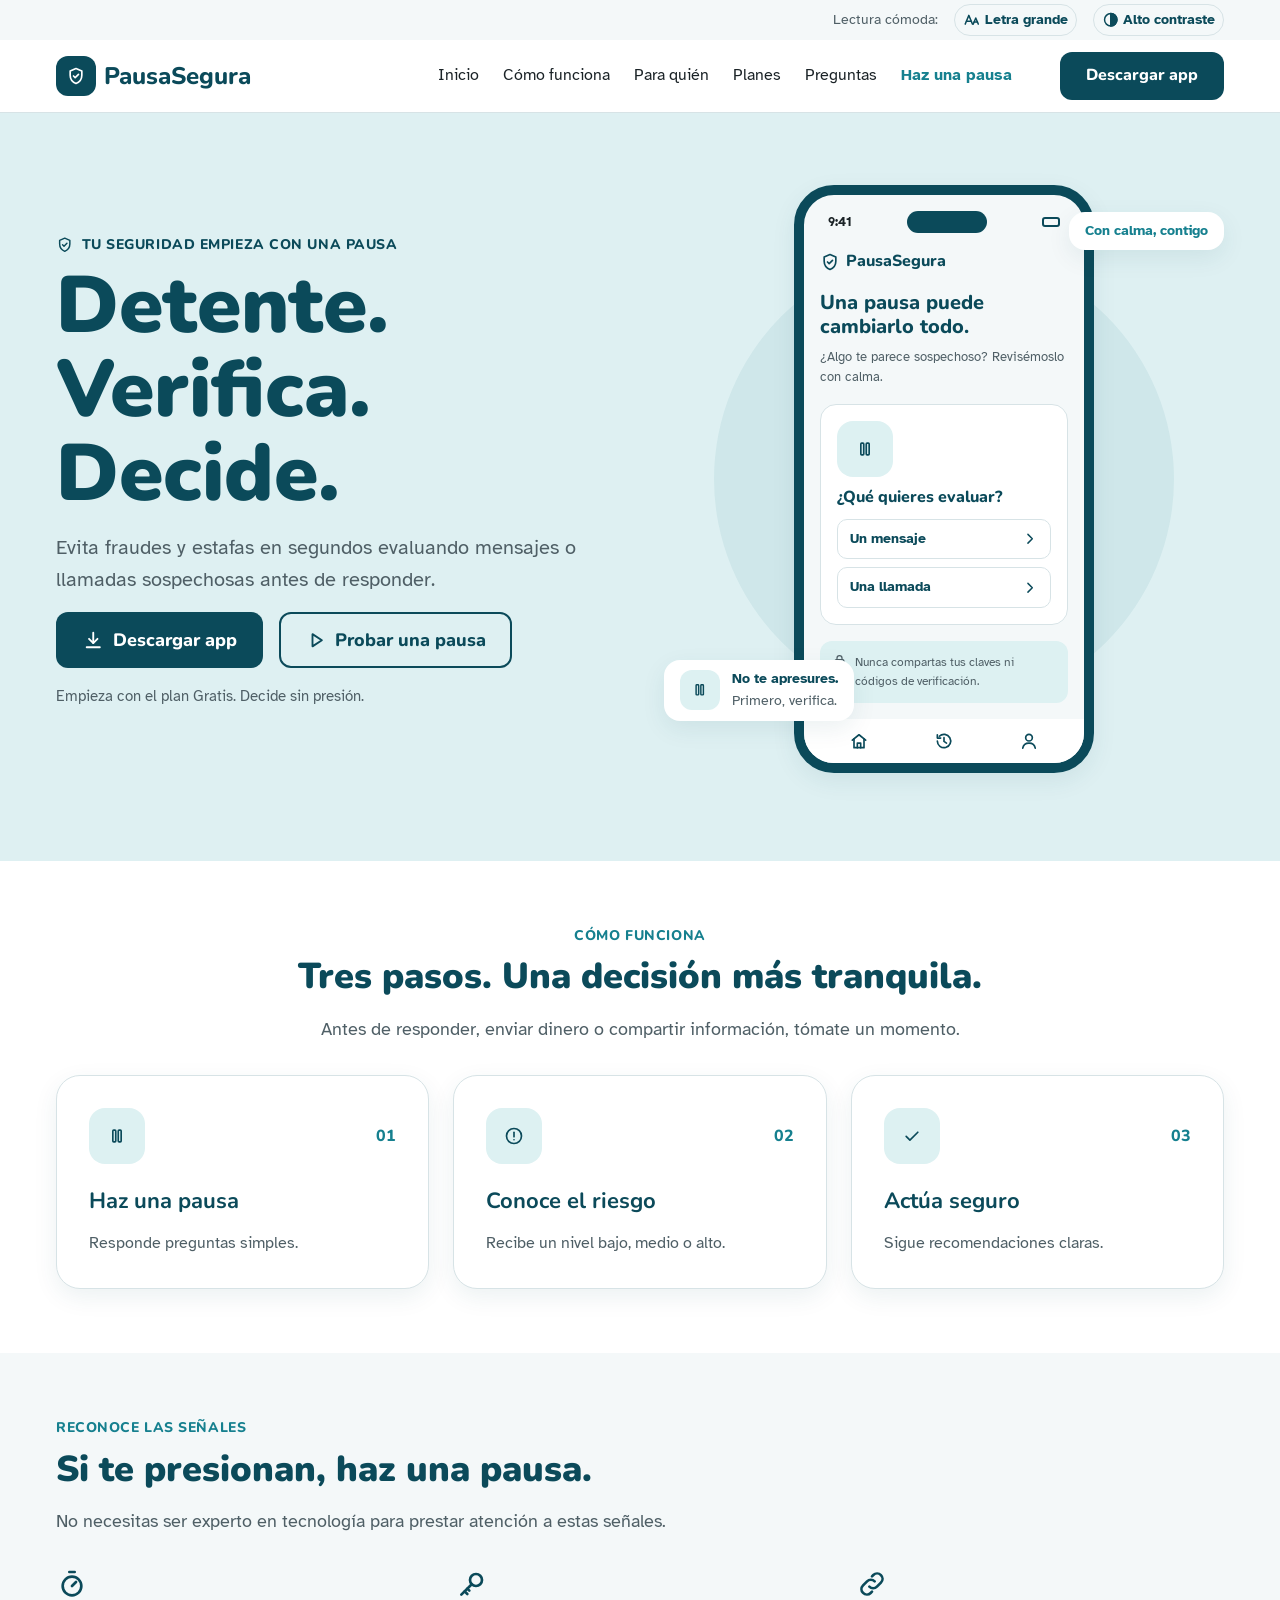
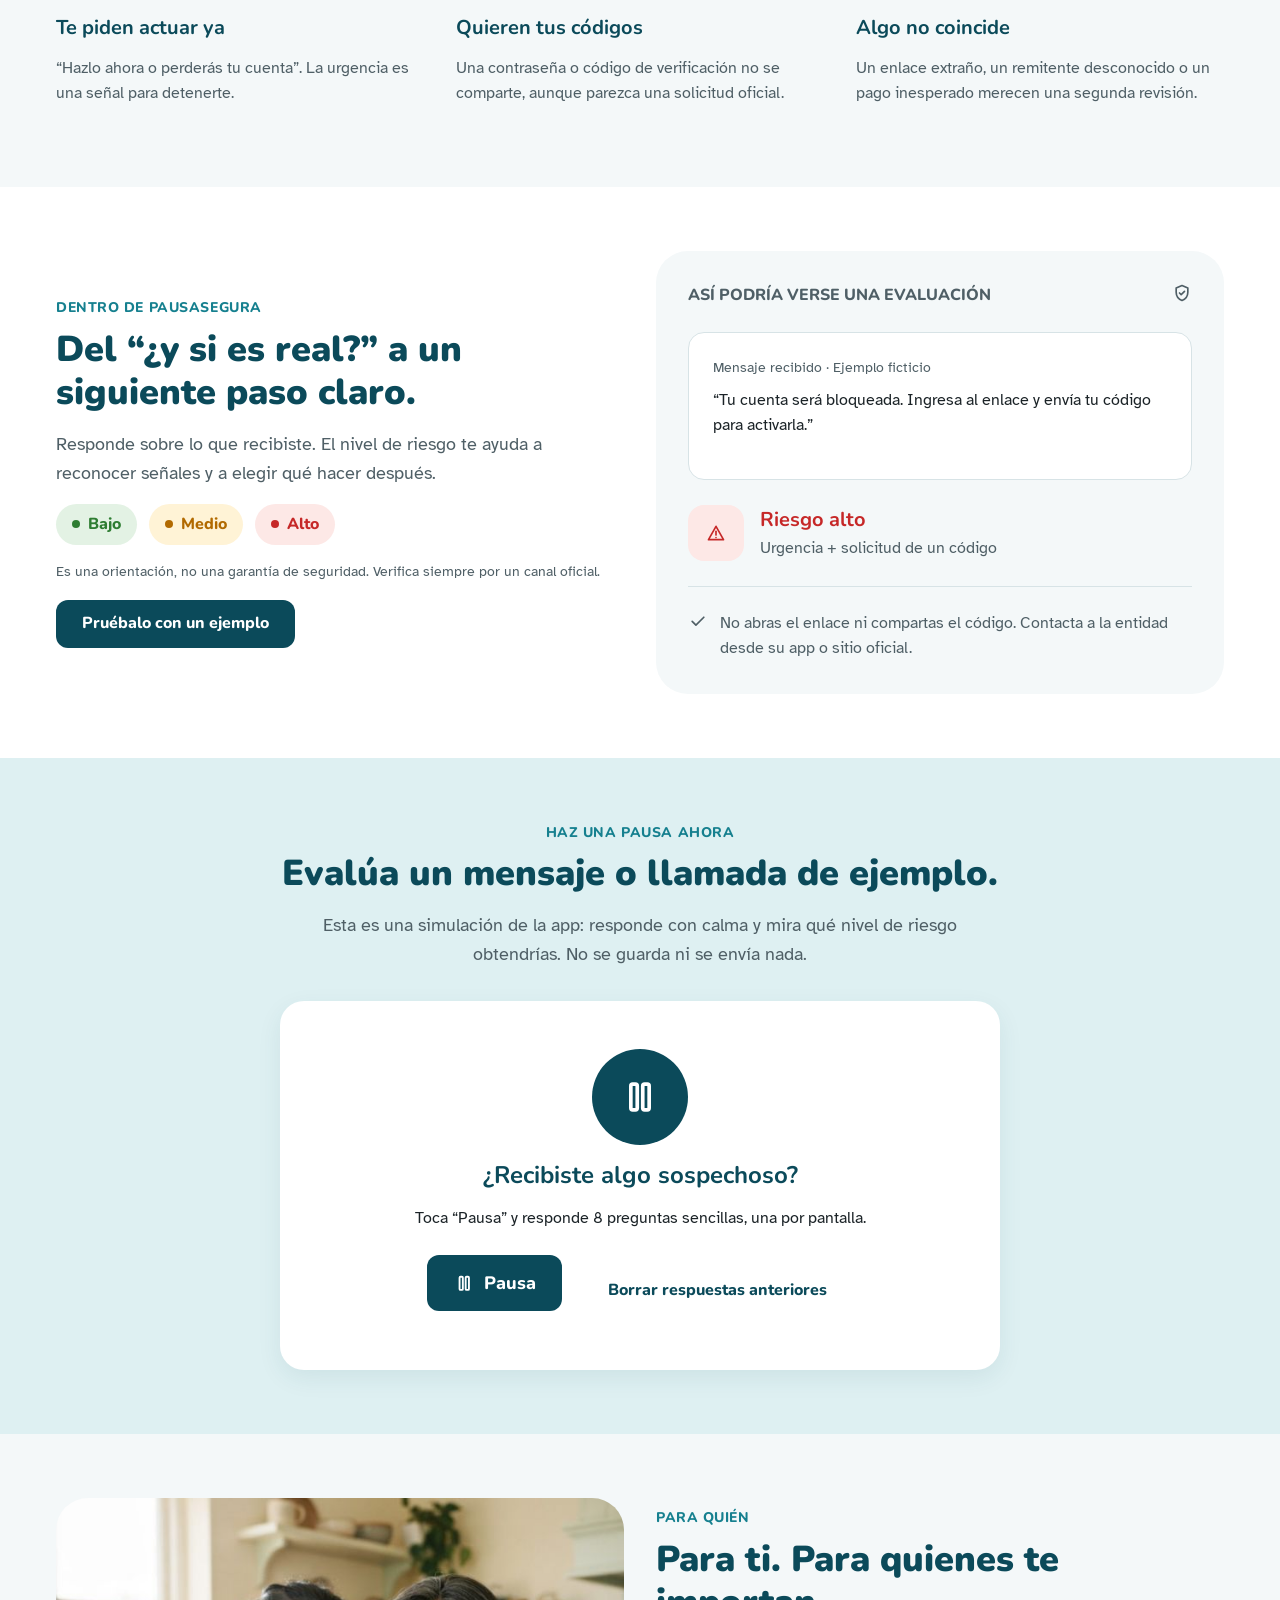
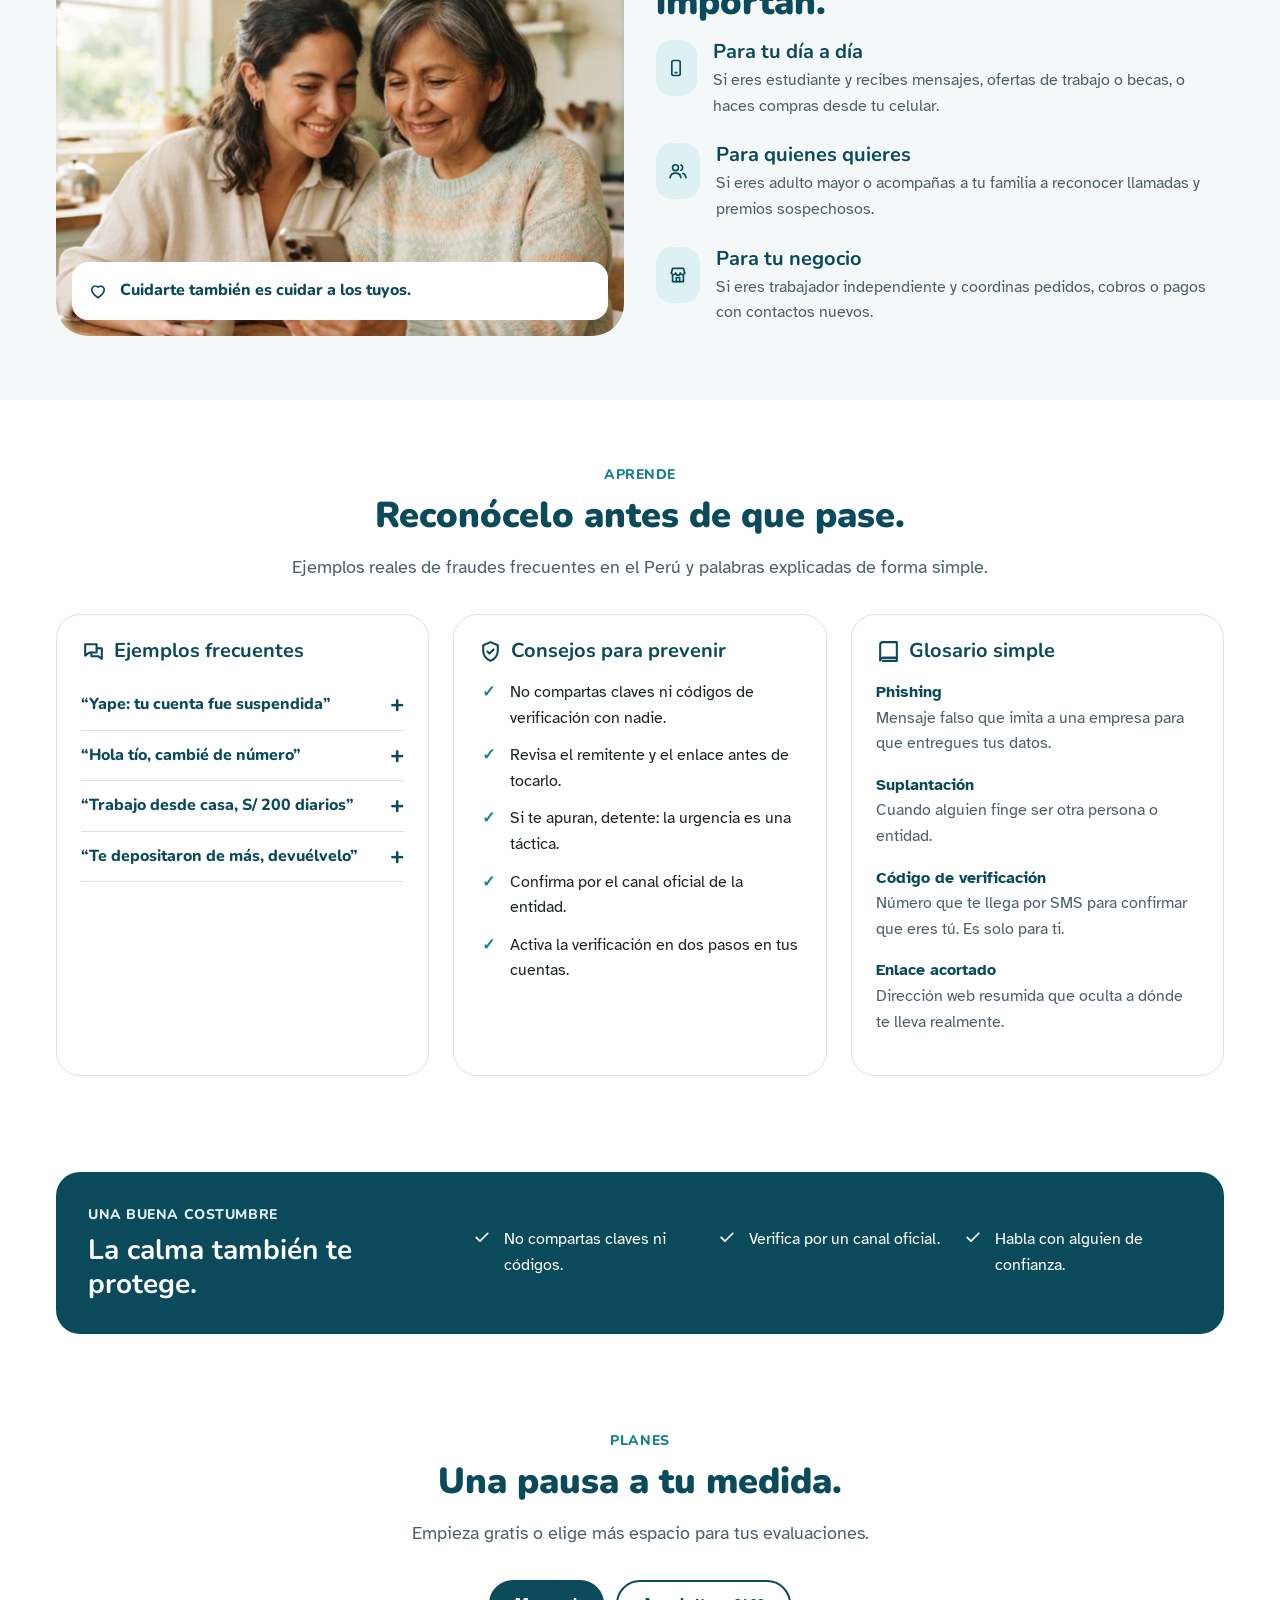
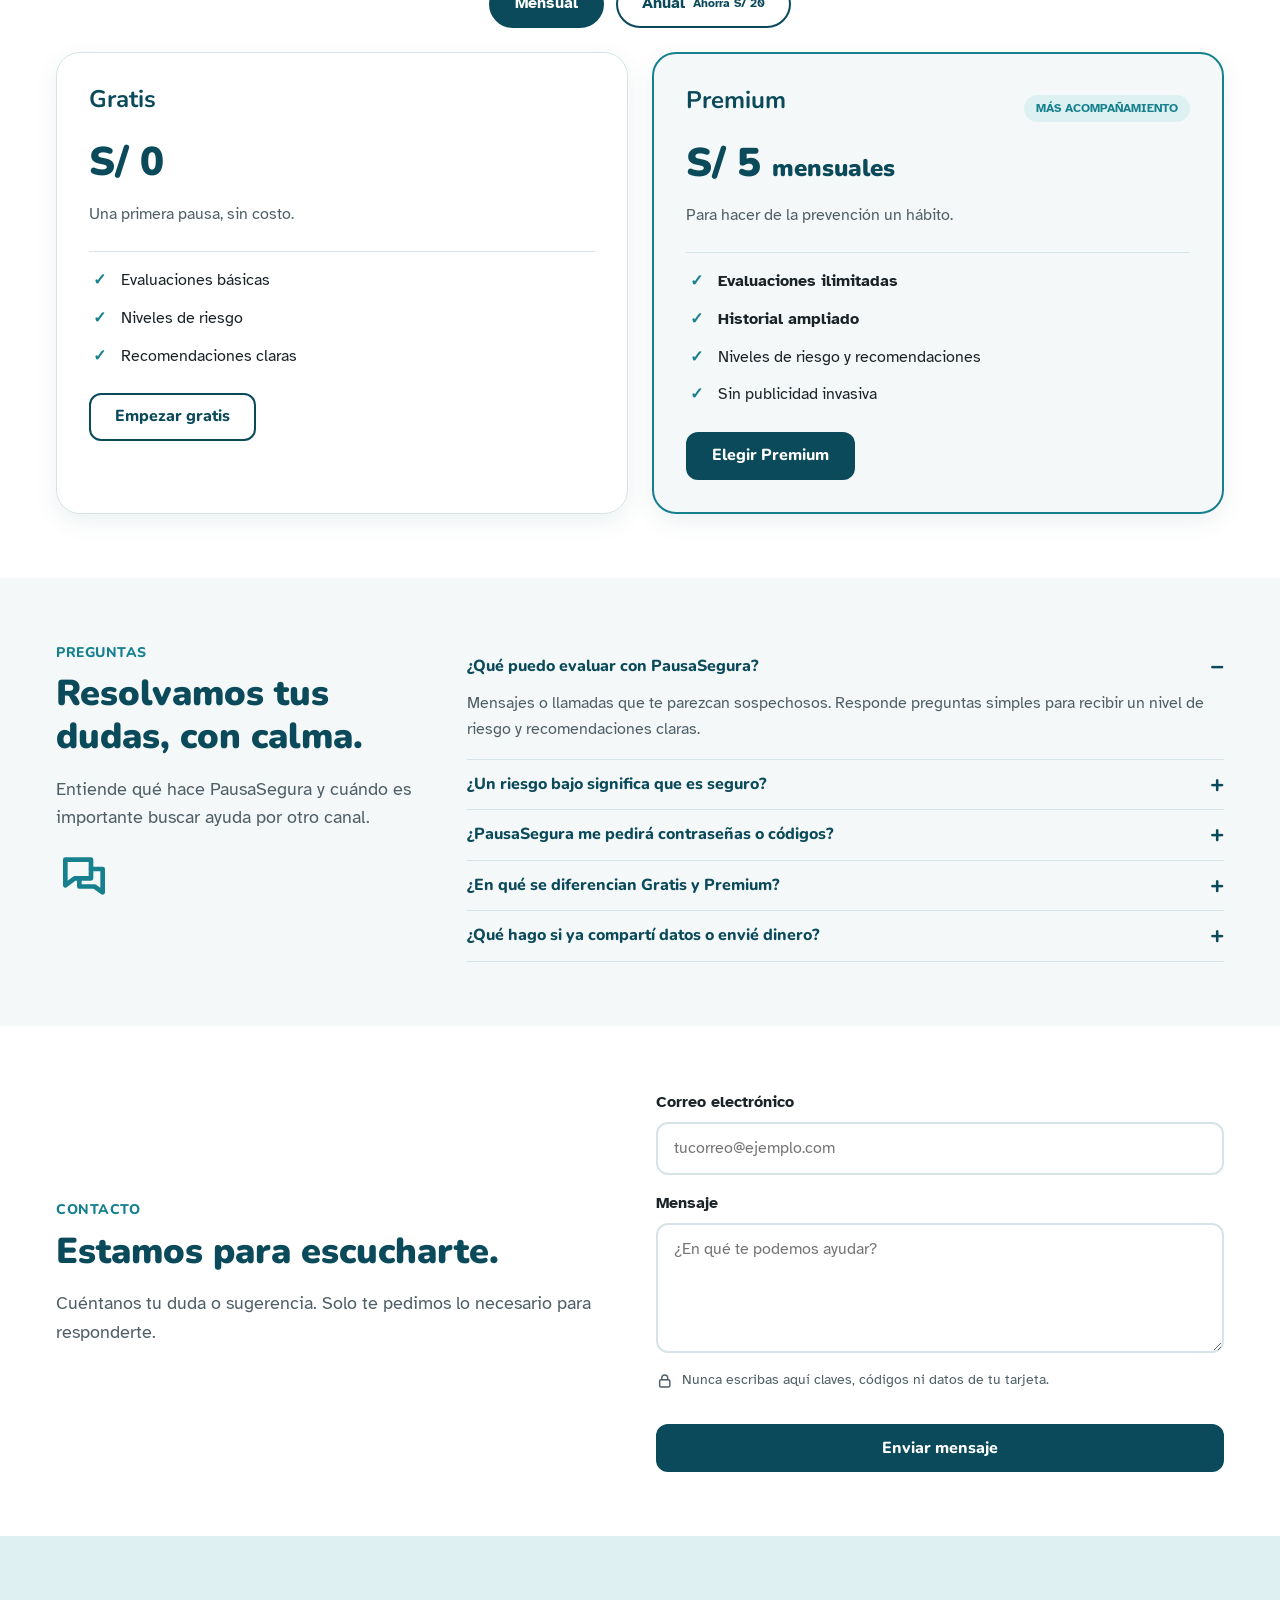
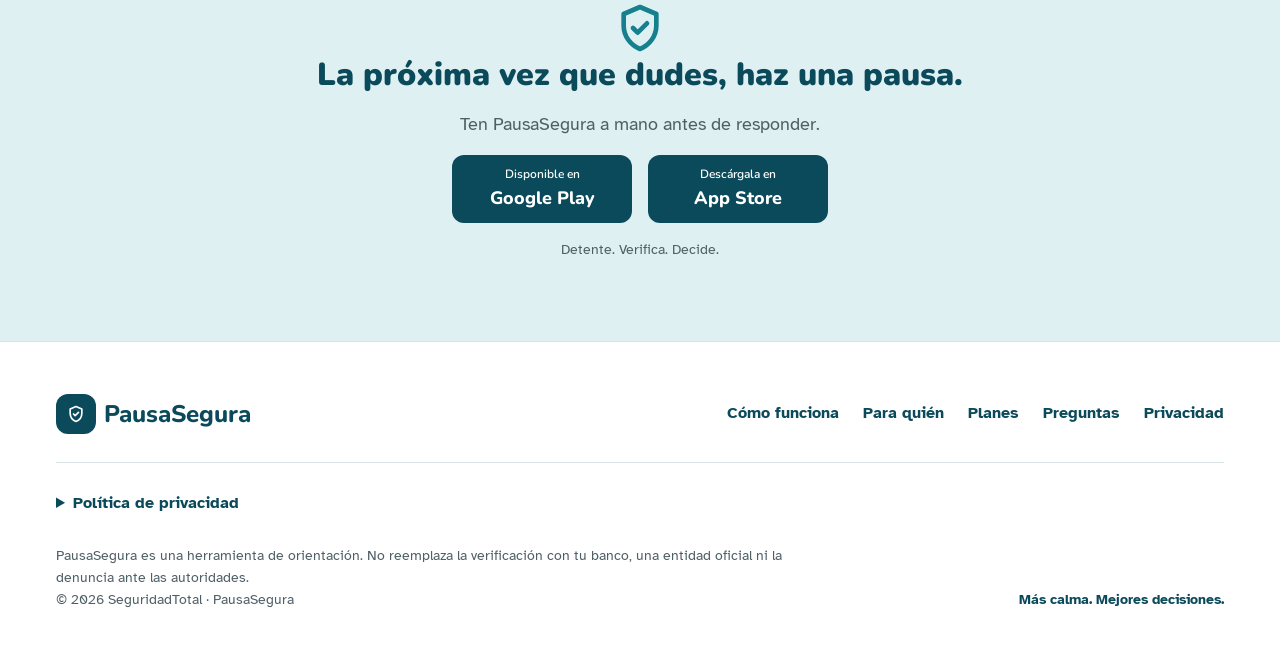
==== commit 19602e77: "Merge pull request #2 from 220415alondra-tech/feature/landing-page Landing Page de PausaSegura (HTML" ====
--- a/index.html
+++ b/index.html
@@ -5,17 +5,69 @@
   <meta name="viewport" content="width=device-width, initial-scale=1.0">
   <meta name="description" content="PausaSegura te ayuda a hacer una pausa y evaluar una llamada o mensaje sospechoso antes de responder.">
   <title>PausaSegura | Detente. Verifica. Decide.</title>
+  <link rel="icon" href="assets/images/favicon.svg" type="image/svg+xml">
   <link rel="preconnect" href="https://fonts.googleapis.com">
   <link rel="preconnect" href="https://fonts.gstatic.com" crossorigin>
-  <link rel="stylesheet" href="https://fonts.googleapis.com/css2?family=Atkinson+Hyperlegible:wght@400;700&family=Nunito:wght@600;700;800&display=swap">
+  <link rel="stylesheet" href="https://fonts.googleapis.com/css2?family=Atkinson+Hyperlegible:wght@400;700&family=Nunito:wght@600;700;800;900&display=swap">
   <link rel="stylesheet" href="assets/css/styles.css">
 </head>
 <body>
+  <!-- Icon sprite (decorative icons, reused with <use>) -->
+  <svg class="icon-sprite" aria-hidden="true" focusable="false">
+    <symbol id="icon-shield" viewBox="0 0 24 24"><path d="M12 3l7 3v5c0 4.5-3 8.3-7 10-4-1.7-7-5.5-7-10V6l7-3z"/><path d="M9 12l2 2 4-4"/></symbol>
+    <symbol id="icon-pause" viewBox="0 0 24 24"><rect x="7" y="5" width="3.5" height="14" rx="1"/><rect x="13.5" y="5" width="3.5" height="14" rx="1"/></symbol>
+    <symbol id="icon-alert" viewBox="0 0 24 24"><circle cx="12" cy="12" r="9"/><path d="M12 7.5v5.5"/><path d="M12 16.5h.01"/></symbol>
+    <symbol id="icon-check" viewBox="0 0 24 24"><path d="M5 12.5l4.5 4.5L19 7.5"/></symbol>
+    <symbol id="icon-download" viewBox="0 0 24 24"><path d="M12 4v11"/><path d="M7.5 10.5L12 15l4.5-4.5"/><path d="M5 19.5h14"/></symbol>
+    <symbol id="icon-play" viewBox="0 0 24 24"><path d="M8 5.5v13l10-6.5-10-6.5z"/></symbol>
+    <symbol id="icon-timer" viewBox="0 0 24 24"><circle cx="12" cy="13.5" r="7"/><path d="M12 13.5l3-3"/><path d="M10 3h4"/></symbol>
+    <symbol id="icon-key" viewBox="0 0 24 24"><circle cx="15" cy="9" r="4.5"/><path d="M11.8 12.2L4 20"/><path d="M6.5 17.5l2 2"/><path d="M8.5 15.5l1.5 1.5"/></symbol>
+    <symbol id="icon-link" viewBox="0 0 24 24"><path d="M10 14a4 4 0 0 0 5.7 0l3-3a4 4 0 0 0-5.7-5.7l-1 1"/><path d="M14 10a4 4 0 0 0-5.7 0l-3 3a4 4 0 0 0 5.7 5.7l1-1"/></symbol>
+    <symbol id="icon-phone" viewBox="0 0 24 24"><rect x="7" y="3" width="10" height="18" rx="2"/><path d="M11 17.5h2"/></symbol>
+    <symbol id="icon-users" viewBox="0 0 24 24"><circle cx="9" cy="8" r="3.5"/><path d="M2.5 20c.5-3.5 3.2-5.5 6.5-5.5s6 2 6.5 5.5"/><path d="M15.5 4.8a3.5 3.5 0 0 1 0 6.4"/><path d="M18 14.8c2 .8 3.2 2.6 3.5 5.2"/></symbol>
+    <symbol id="icon-store" viewBox="0 0 24 24"><path d="M4 9.5L5.5 4h13L20 9.5"/><path d="M4 9.5a2.7 2.7 0 0 0 5.3 0 2.7 2.7 0 0 0 5.4 0 2.7 2.7 0 0 0 5.3 0"/><path d="M5.5 11.5V20h13v-8.5"/><path d="M10 20v-5h4v5"/></symbol>
+    <symbol id="icon-heart" viewBox="0 0 24 24"><path d="M12 20s-7.5-4.6-7.5-10A4.3 4.3 0 0 1 12 7.5 4.3 4.3 0 0 1 19.5 10c0 5.4-7.5 10-7.5 10z"/></symbol>
+    <symbol id="icon-chat" viewBox="0 0 24 24"><path d="M4 5h11v8H8l-4 3V5z"/><path d="M15 9h5v10l-3.5-2.5H10V13"/></symbol>
+    <symbol id="icon-warning" viewBox="0 0 24 24"><path d="M12 4l9 16H3l9-16z"/><path d="M12 10v4.5"/><path d="M12 17.5h.01"/></symbol>
+    <symbol id="icon-lock" viewBox="0 0 24 24"><rect x="5" y="10.5" width="14" height="10" rx="2"/><path d="M8 10.5V8a4 4 0 0 1 8 0v2.5"/></symbol>
+    <symbol id="icon-arrow-left" viewBox="0 0 24 24"><path d="M19 12H5"/><path d="M11 6l-6 6 6 6"/></symbol>
+    <symbol id="icon-chevron" viewBox="0 0 24 24"><path d="M9.5 6l6 6-6 6"/></symbol>
+    <symbol id="icon-share" viewBox="0 0 24 24"><circle cx="6" cy="12" r="2.5"/><circle cx="17.5" cy="6" r="2.5"/><circle cx="17.5" cy="18" r="2.5"/><path d="M8.2 10.8l7-3.6"/><path d="M8.2 13.2l7 3.6"/></symbol>
+    <symbol id="icon-block" viewBox="0 0 24 24"><circle cx="12" cy="12" r="8.5"/><path d="M6 6l12 12"/></symbol>
+    <symbol id="icon-book" viewBox="0 0 24 24"><path d="M4 5.5A2.5 2.5 0 0 1 6.5 3H20v15H6.5A2.5 2.5 0 0 0 4 20.5v-15z"/><path d="M4 20.5A2.5 2.5 0 0 1 6.5 18H20v3H6.5"/></symbol>
+    <symbol id="icon-home" viewBox="0 0 24 24"><path d="M4 11l8-6.5 8 6.5"/><path d="M6 9.5V20h12V9.5"/><path d="M10 20v-5.5h4V20"/></symbol>
+    <symbol id="icon-history" viewBox="0 0 24 24"><path d="M4 12a8 8 0 1 0 2.4-5.7"/><path d="M4 4.5v4h4"/><path d="M12 8v4.5l3 2"/></symbol>
+    <symbol id="icon-user" viewBox="0 0 24 24"><circle cx="12" cy="8" r="4"/><path d="M4.5 20.5c.7-4 3.7-6 7.5-6s6.8 2 7.5 6"/></symbol>
+    <symbol id="icon-text-size" viewBox="0 0 24 24"><path d="M3 18L8 6l5 12"/><path d="M4.8 14h6.4"/><path d="M14 18l3.5-8.5L21 18"/><path d="M15.2 15.2h4.6"/></symbol>
+    <symbol id="icon-contrast" viewBox="0 0 24 24"><circle cx="12" cy="12" r="8.5"/><path d="M12 3.5v17a8.5 8.5 0 0 0 0-17z" fill="currentColor"/></symbol>
+  </svg>
+
+  <!-- US36: reading preferences (CSS only: :has(:checked)) -->
+  <input class="a11y-control" type="checkbox" id="large-text">
+  <input class="a11y-control" type="checkbox" id="high-contrast">
+
   <a class="skip-link" href="#main-content">Saltar al contenido</a>
 
   <header class="site-header">
-    <nav class="navbar" aria-label="Navegación principal">
-      <a class="navbar__logo" href="#home">PausaSegura</a>
+    <div class="a11y-bar" role="group" aria-label="Preferencias de lectura">
+      <div class="container a11y-bar__inner">
+        <span class="a11y-bar__title">Lectura cómoda:</span>
+        <label class="a11y-bar__option" for="large-text">
+          <svg class="icon" aria-hidden="true"><use href="#icon-text-size"/></svg>
+          Letra grande
+        </label>
+        <label class="a11y-bar__option" for="high-contrast">
+          <svg class="icon" aria-hidden="true"><use href="#icon-contrast"/></svg>
+          Alto contraste
+        </label>
+      </div>
+    </div>
+
+    <nav class="navbar container" aria-label="Navegación principal">
+      <a class="brand" href="#home" aria-label="PausaSegura, ir al inicio">
+        <span class="brand__mark" aria-hidden="true"><svg class="icon"><use href="#icon-shield"/></svg></span>
+        <span class="brand__name">PausaSegura</span>
+      </a>
       <input class="navbar__toggle" type="checkbox" id="menu-toggle" aria-label="Abrir o cerrar menú">
       <label class="navbar__toggle-label" for="menu-toggle" aria-hidden="true">
         <span class="navbar__toggle-bar"></span>
@@ -26,39 +78,748 @@
         <li><a class="navbar__link" href="#segments">Para quién</a></li>
         <li><a class="navbar__link" href="#plans">Planes</a></li>
         <li><a class="navbar__link" href="#faq">Preguntas</a></li>
-        <li><a class="button button--primary" href="#download">Descargar app</a></li>
+        <li><a class="navbar__link navbar__link--accent" href="#evaluate">Haz una pausa</a></li>
+        <li class="navbar__cta"><a class="button button--primary" href="#download">Descargar app</a></li>
       </ul>
     </nav>
   </header>
 
   <main id="main-content">
-    <section class="section" id="home" aria-labelledby="home-title">
-      <h1 id="home-title">Detente. Verifica. Decide.</h1>
-    </section>
-
+    <!-- Hero -->
+    <section class="hero" id="home" aria-labelledby="home-title">
+      <div class="container hero__inner">
+        <div class="hero__content">
+          <p class="eyebrow eyebrow--icon">
+            <svg class="icon" aria-hidden="true"><use href="#icon-shield"/></svg>
+            Tu seguridad empieza con una pausa
+          </p>
+          <h1 class="hero__title" id="home-title">Detente.<br>Verifica.<br>Decide.</h1>
+          <p class="hero__lead">Evita fraudes y estafas en segundos evaluando mensajes o llamadas sospechosas antes de responder.</p>
+          <div class="hero__actions">
+            <a class="button button--primary button--large" href="#download">
+              <svg class="icon" aria-hidden="true"><use href="#icon-download"/></svg>
+              Descargar app
+            </a>
+            <a class="button button--outline button--large" href="#evaluate">
+              <svg class="icon" aria-hidden="true"><use href="#icon-play"/></svg>
+              Probar una pausa
+            </a>
+          </div>
+          <p class="hero__note">Empieza con el plan Gratis. Decide sin presión.</p>
+        </div>
+
+        <div class="hero__visual" aria-hidden="true">
+          <div class="phone">
+            <div class="phone__status"><span>9:41</span><span class="phone__notch"></span><span class="phone__battery"></span></div>
+            <div class="phone__screen">
+              <p class="phone__brand"><svg class="icon"><use href="#icon-shield"/></svg> PausaSegura</p>
+              <p class="phone__title">Una pausa puede cambiarlo todo.</p>
+              <p class="phone__text">¿Algo te parece sospechoso? Revisémoslo con calma.</p>
+              <div class="phone__card">
+                <span class="icon-badge"><svg class="icon"><use href="#icon-pause"/></svg></span>
+                <p class="phone__card-title">¿Qué quieres evaluar?</p>
+                <span class="phone__option">Un mensaje <svg class="icon"><use href="#icon-chevron"/></svg></span>
+                <span class="phone__option">Una llamada <svg class="icon"><use href="#icon-chevron"/></svg></span>
+              </div>
+              <p class="phone__tip"><svg class="icon"><use href="#icon-lock"/></svg> Nunca compartas tus claves ni códigos de verificación.</p>
+            </div>
+            <div class="phone__nav">
+              <svg class="icon"><use href="#icon-home"/></svg>
+              <svg class="icon"><use href="#icon-history"/></svg>
+              <svg class="icon"><use href="#icon-user"/></svg>
+            </div>
+          </div>
+          <p class="floating-chip floating-chip--top">Con calma, contigo</p>
+          <div class="floating-chip floating-chip--bottom">
+            <span class="icon-badge icon-badge--small"><svg class="icon"><use href="#icon-pause"/></svg></span>
+            <span><strong>No te apresures.</strong><br>Primero, verifica.</span>
+          </div>
+        </div>
+      </div>
+    </section>
+
+    <!-- How it works -->
     <section class="section" id="how-it-works" aria-labelledby="how-it-works-title">
-      <h2 id="how-it-works-title">Cómo funciona</h2>
-    </section>
-
-    <section class="section" id="segments" aria-labelledby="segments-title">
-      <h2 id="segments-title">Para quién</h2>
-    </section>
-
+      <div class="container">
+        <header class="section-header section-header--center">
+          <p class="eyebrow">Cómo funciona</p>
+          <h2 class="section-title" id="how-it-works-title">Tres pasos. Una decisión más tranquila.</h2>
+          <p class="section-lead">Antes de responder, enviar dinero o compartir información, tómate un momento.</p>
+        </header>
+        <ol class="steps-grid">
+          <li class="step-card">
+            <div class="step-card__top"><span class="icon-badge"><svg class="icon" aria-hidden="true"><use href="#icon-pause"/></svg></span><span class="step-card__number">01</span></div>
+            <h3 class="step-card__title">Haz una pausa</h3>
+            <p>Responde preguntas simples.</p>
+          </li>
+          <li class="step-card">
+            <div class="step-card__top"><span class="icon-badge"><svg class="icon" aria-hidden="true"><use href="#icon-alert"/></svg></span><span class="step-card__number">02</span></div>
+            <h3 class="step-card__title">Conoce el riesgo</h3>
+            <p>Recibe un nivel bajo, medio o alto.</p>
+          </li>
+          <li class="step-card">
+            <div class="step-card__top"><span class="icon-badge"><svg class="icon" aria-hidden="true"><use href="#icon-check"/></svg></span><span class="step-card__number">03</span></div>
+            <h3 class="step-card__title">Actúa seguro</h3>
+            <p>Sigue recomendaciones claras.</p>
+          </li>
+        </ol>
+      </div>
+    </section>
+
+    <!-- Signals (US13, US14, US16) -->
+    <section class="section section--soft" id="signals" aria-labelledby="signals-title">
+      <div class="container">
+        <header class="section-header">
+          <p class="eyebrow">Reconoce las señales</p>
+          <h2 class="section-title" id="signals-title">Si te presionan, haz una pausa.</h2>
+          <p class="section-lead">No necesitas ser experto en tecnología para prestar atención a estas señales.</p>
+        </header>
+        <ul class="signals-grid">
+          <li class="signal-item">
+            <svg class="icon icon--large" aria-hidden="true"><use href="#icon-timer"/></svg>
+            <h3 class="signal-item__title">Te piden actuar ya</h3>
+            <p>“Hazlo ahora o perderás tu cuenta”. La urgencia es una señal para detenerte.</p>
+          </li>
+          <li class="signal-item">
+            <svg class="icon icon--large" aria-hidden="true"><use href="#icon-key"/></svg>
+            <h3 class="signal-item__title">Quieren tus códigos</h3>
+            <p>Una contraseña o código de verificación no se comparte, aunque parezca una solicitud oficial.</p>
+          </li>
+          <li class="signal-item">
+            <svg class="icon icon--large" aria-hidden="true"><use href="#icon-link"/></svg>
+            <h3 class="signal-item__title">Algo no coincide</h3>
+            <p>Un enlace extraño, un remitente desconocido o un pago inesperado merecen una segunda revisión.</p>
+          </li>
+        </ul>
+      </div>
+    </section>
+
+    <!-- Inside PausaSegura (US21, US22, US24) -->
+    <section class="section" id="inside" aria-labelledby="inside-title">
+      <div class="container split">
+        <div class="split__content">
+          <p class="eyebrow">Dentro de PausaSegura</p>
+          <h2 class="section-title" id="inside-title">Del “¿y si es real?” a un siguiente paso claro.</h2>
+          <p class="section-lead">Responde sobre lo que recibiste. El nivel de riesgo te ayuda a reconocer señales y a elegir qué hacer después.</p>
+          <ul class="risk-legend" aria-label="Niveles de riesgo">
+            <li class="risk-pill risk-pill--low">Bajo</li>
+            <li class="risk-pill risk-pill--medium">Medio</li>
+            <li class="risk-pill risk-pill--high">Alto</li>
+          </ul>
+          <p class="small-note">Es una orientación, no una garantía de seguridad. Verifica siempre por un canal oficial.</p>
+          <a class="button button--primary" href="#evaluate">Pruébalo con un ejemplo</a>
+        </div>
+        <figure class="example-card">
+          <figcaption class="example-card__header">
+            Así podría verse una evaluación
+            <svg class="icon" aria-hidden="true"><use href="#icon-shield"/></svg>
+          </figcaption>
+          <blockquote class="example-card__message">
+            <p class="example-card__label">Mensaje recibido · Ejemplo ficticio</p>
+            <p>“Tu cuenta será bloqueada. Ingresa al enlace y envía tu código para activarla.”</p>
+          </blockquote>
+          <div class="example-card__risk">
+            <span class="icon-badge icon-badge--danger"><svg class="icon" aria-hidden="true"><use href="#icon-warning"/></svg></span>
+            <p><strong class="text-danger">Riesgo alto</strong><br>Urgencia + solicitud de un código</p>
+          </div>
+          <p class="example-card__tip">
+            <svg class="icon" aria-hidden="true"><use href="#icon-check"/></svg>
+            No abras el enlace ni compartas el código. Contacta a la entidad desde su app o sitio oficial.
+          </p>
+        </figure>
+      </div>
+    </section>
+
+    <!-- Guided evaluation demo (US05-US32, US39, US41, US48). CSS only: :target + :has(:checked) -->
+    <section class="section section--tinted" id="evaluate" aria-labelledby="evaluate-title">
+      <div class="container">
+        <header class="section-header section-header--center">
+          <p class="eyebrow">Haz una pausa ahora</p>
+          <h2 class="section-title" id="evaluate-title">Evalúa un mensaje o llamada de ejemplo.</h2>
+          <p class="section-lead">Esta es una simulación de la app: responde con calma y mira qué nivel de riesgo obtendrías. No se guarda ni se envía nada.</p>
+        </header>
+
+        <form class="evaluation" aria-label="Evaluación guiada de ejemplo">
+          <!-- Start (US05) -->
+          <div class="evaluation__step evaluation__step--start" id="eval-start">
+            <span class="pause-button" aria-hidden="true"><svg class="icon"><use href="#icon-pause"/></svg></span>
+            <h3 class="evaluation__title">¿Recibiste algo sospechoso?</h3>
+            <p>Toca “Pausa” y responde 8 preguntas sencillas, una por pantalla.</p>
+            <a class="button button--primary button--large" href="#q1">
+              <svg class="icon" aria-hidden="true"><use href="#icon-pause"/></svg>
+              Pausa
+            </a>
+            <button class="button button--ghost" type="reset">Borrar respuestas anteriores</button>
+          </div>
+
+          <!-- Q1 channel (US06) -->
+          <fieldset class="evaluation__step" id="q1">
+            <div class="evaluation__progress"><span>Pregunta 1 de 8</span><span class="progress" style="--progress: 12.5%"></span></div>
+            <legend class="evaluation__question">¿Por dónde te contactaron?</legend>
+            <p class="evaluation__example">Ejemplo: “Me llegó un SMS de un número que no conozco”.</p>
+            <div class="options">
+              <label class="option"><input type="radio" name="channel" id="ch-call"> Llamada</label>
+              <label class="option"><input type="radio" name="channel" id="ch-sms"> SMS</label>
+              <label class="option"><input type="radio" name="channel" id="ch-whatsapp"> WhatsApp</label>
+              <label class="option"><input type="radio" name="channel" id="ch-email"> Correo</label>
+              <label class="option"><input type="radio" name="channel" id="ch-social"> Red social</label>
+            </div>
+            <div class="evaluation__nav">
+              <a class="button button--ghost" href="#eval-start"><svg class="icon" aria-hidden="true"><use href="#icon-arrow-left"/></svg> Atrás</a>
+              <a class="button button--primary" href="#q2">Siguiente</a>
+            </div>
+            <a class="evaluation__cancel" href="#eval-cancel">Cancelar evaluación</a>
+          </fieldset>
+
+          <!-- Q2 sender (US07) -->
+          <fieldset class="evaluation__step" id="q2">
+            <div class="evaluation__progress"><span>Pregunta 2 de 8</span><span class="progress" style="--progress: 25%"></span></div>
+            <legend class="evaluation__question">¿Quién dice ser?</legend>
+            <p class="evaluation__example">Ejemplo: “Dice ser de mi banco” o “Dice ser mi sobrino con un número nuevo”.</p>
+            <div class="options">
+              <label class="option"><input type="radio" name="sender" id="snd-bank"> Un banco</label>
+              <label class="option"><input type="radio" name="sender" id="snd-company"> Una empresa o tienda</label>
+              <label class="option"><input type="radio" name="sender" id="snd-public"> Una entidad pública</label>
+              <label class="option"><input type="radio" name="sender" id="snd-family"> Un familiar o amigo</label>
+              <label class="option"><input type="radio" name="sender" id="snd-client"> Un cliente o contacto nuevo</label>
+              <label class="option option--unsure"><input type="radio" name="sender" id="snd-unsure"> No sé</label>
+            </div>
+            <div class="evaluation__nav">
+              <a class="button button--ghost" href="#q1"><svg class="icon" aria-hidden="true"><use href="#icon-arrow-left"/></svg> Atrás</a>
+              <a class="button button--primary" href="#q3">Siguiente</a>
+            </div>
+            <a class="evaluation__cancel" href="#eval-cancel">Cancelar evaluación</a>
+          </fieldset>
+
+          <!-- Q3 what they ask, multiple (US08) -->
+          <fieldset class="evaluation__step" id="q3">
+            <div class="evaluation__progress"><span>Pregunta 3 de 8</span><span class="progress" style="--progress: 37.5%"></span></div>
+            <legend class="evaluation__question">¿Qué te piden? <span class="evaluation__hint">Puedes marcar varias opciones.</span></legend>
+            <p class="evaluation__example">Ejemplo: “Me piden mi DNI y que haga clic en un enlace”.</p>
+            <div class="options">
+              <label class="option"><input type="checkbox" id="ask-data" class="flag-medium"> Datos personales (DNI, dirección)</label>
+              <label class="option"><input type="checkbox" id="ask-bank" class="flag-high"> Datos de mi tarjeta o cuenta bancaria</label>
+              <label class="option"><input type="checkbox" id="ask-money" class="flag-medium"> Dinero o un pago</label>
+              <label class="option"><input type="checkbox" id="ask-click" class="flag-medium"> Hacer clic en un enlace</label>
+              <label class="option"><input type="checkbox" id="ask-install" class="flag-high"> Instalar una aplicación</label>
+              <label class="option"><input type="checkbox" id="ask-nothing"> Nada de esto</label>
+            </div>
+            <div class="evaluation__nav">
+              <a class="button button--ghost" href="#q2"><svg class="icon" aria-hidden="true"><use href="#icon-arrow-left"/></svg> Atrás</a>
+              <a class="button button--primary" href="#q4">Siguiente</a>
+            </div>
+            <a class="evaluation__cancel" href="#eval-cancel">Cancelar evaluación</a>
+          </fieldset>
+
+          <!-- Q4 urgency (US13) -->
+          <fieldset class="evaluation__step" id="q4">
+            <div class="evaluation__progress"><span>Pregunta 4 de 8</span><span class="progress" style="--progress: 50%"></span></div>
+            <legend class="evaluation__question">¿Te presionan para actuar rápido?</legend>
+            <p class="evaluation__example">Ejemplo: “Si no respondes en 10 minutos, tu cuenta se bloqueará”.</p>
+            <div class="options">
+              <label class="option"><input type="radio" name="urgency" id="urg-yes" class="flag-medium"> Sí</label>
+              <label class="option"><input type="radio" name="urgency" id="urg-no"> No</label>
+              <label class="option option--unsure"><input type="radio" name="urgency" id="urg-unsure"> No sé</label>
+            </div>
+            <div class="evaluation__nav">
+              <a class="button button--ghost" href="#q3"><svg class="icon" aria-hidden="true"><use href="#icon-arrow-left"/></svg> Atrás</a>
+              <a class="button button--primary" href="#q5">Siguiente</a>
+            </div>
+            <a class="evaluation__cancel" href="#eval-cancel">Cancelar evaluación</a>
+          </fieldset>
+
+          <!-- Q5 codes (US14) -->
+          <fieldset class="evaluation__step" id="q5">
+            <div class="evaluation__progress"><span>Pregunta 5 de 8</span><span class="progress" style="--progress: 62.5%"></span></div>
+            <legend class="evaluation__question">¿Te piden una clave o un código?</legend>
+            <p class="evaluation__example">Ejemplo: “Dime el código que te llegó por SMS”.</p>
+            <div class="options">
+              <label class="option"><input type="radio" name="code" id="code-yes" class="flag-high"> Sí, me piden un código o clave</label>
+              <label class="option"><input type="radio" name="code" id="code-no"> No</label>
+              <label class="option option--unsure"><input type="radio" name="code" id="code-unsure" class="flag-medium"> No sé</label>
+            </div>
+            <p class="evaluation__warning">
+              <svg class="icon" aria-hidden="true"><use href="#icon-lock"/></svg>
+              Nunca compartas ese código, ni siquiera con alguien que dice ser de tu banco.
+            </p>
+            <div class="evaluation__nav">
+              <a class="button button--ghost" href="#q4"><svg class="icon" aria-hidden="true"><use href="#icon-arrow-left"/></svg> Atrás</a>
+              <a class="button button--primary" href="#q6">Siguiente</a>
+            </div>
+            <a class="evaluation__cancel" href="#eval-cancel">Cancelar evaluación</a>
+          </fieldset>
+
+          <!-- Q6 change of channel / suspicious link (US15, US16) -->
+          <fieldset class="evaluation__step" id="q6">
+            <div class="evaluation__progress"><span>Pregunta 6 de 8</span><span class="progress" style="--progress: 75%"></span></div>
+            <legend class="evaluation__question">¿Te piden seguir la conversación en otro lado o abrir un enlace?</legend>
+            <p class="evaluation__example">Ejemplo: “Escríbeme a este WhatsApp” o un enlace como bcp-seguro.pe-validacion.com.</p>
+            <div class="options">
+              <label class="option"><input type="radio" name="channel-change" id="cc-whatsapp" class="flag-medium"> Sí, que siga por otro chat o número</label>
+              <label class="option"><input type="radio" name="channel-change" id="cc-link" class="flag-medium"> Sí, que abra un enlace</label>
+              <label class="option"><input type="radio" name="channel-change" id="cc-no"> No</label>
+              <label class="option option--unsure"><input type="radio" name="channel-change" id="cc-unsure"> No sé</label>
+            </div>
+            <div class="evaluation__nav">
+              <a class="button button--ghost" href="#q5"><svg class="icon" aria-hidden="true"><use href="#icon-arrow-left"/></svg> Atrás</a>
+              <a class="button button--primary" href="#q7">Siguiente</a>
+            </div>
+            <a class="evaluation__cancel" href="#eval-cancel">Cancelar evaluación</a>
+          </fieldset>
+
+          <!-- Q7 impersonation (US17) -->
+          <fieldset class="evaluation__step" id="q7">
+            <div class="evaluation__progress"><span>Pregunta 7 de 8</span><span class="progress" style="--progress: 87.5%"></span></div>
+            <legend class="evaluation__question">¿Algo no coincide con quien dice ser?</legend>
+            <p class="evaluation__example">Ejemplo: el número no es el oficial, hay errores de ortografía o te tutea alguien que nunca lo hace.</p>
+            <div class="options">
+              <label class="option"><input type="radio" name="mismatch" id="mm-yes" class="flag-medium"> Sí, algo no coincide</label>
+              <label class="option"><input type="radio" name="mismatch" id="mm-no"> No, todo coincide</label>
+              <label class="option option--unsure"><input type="radio" name="mismatch" id="mm-unsure"> No sé</label>
+            </div>
+            <div class="evaluation__nav">
+              <a class="button button--ghost" href="#q6"><svg class="icon" aria-hidden="true"><use href="#icon-arrow-left"/></svg> Atrás</a>
+              <a class="button button--primary" href="#q8">Siguiente</a>
+            </div>
+            <a class="evaluation__cancel" href="#eval-cancel">Cancelar evaluación</a>
+          </fieldset>
+
+          <!-- Q8 offers, prizes, advance payment (US18, US19, US20) -->
+          <fieldset class="evaluation__step" id="q8">
+            <div class="evaluation__progress"><span>Pregunta 8 de 8</span><span class="progress" style="--progress: 100%"></span></div>
+            <legend class="evaluation__question">¿Te ofrecen algo o te piden pagar por adelantado?</legend>
+            <p class="evaluation__example">Ejemplo: “Ganaste un sorteo”, “Trabajo desde casa, solo paga la inscripción” o “Deposita primero para separar el pedido”.</p>
+            <div class="options">
+              <label class="option"><input type="radio" name="offer" id="of-prize" class="flag-medium"> Un premio, sorteo o herencia</label>
+              <label class="option"><input type="radio" name="offer" id="of-job" class="flag-medium"> Un trabajo o beca a cambio de un pago</label>
+              <label class="option"><input type="radio" name="offer" id="of-advance" class="flag-high"> Un pago adelantado o depósito</label>
+              <label class="option"><input type="radio" name="offer" id="of-none"> Nada de esto</label>
+              <label class="option option--unsure"><input type="radio" name="offer" id="of-unsure"> No sé</label>
+            </div>
+            <div class="evaluation__nav">
+              <a class="button button--ghost" href="#q7"><svg class="icon" aria-hidden="true"><use href="#icon-arrow-left"/></svg> Atrás</a>
+              <a class="button button--primary" href="#eval-result">Ver resultado</a>
+            </div>
+            <a class="evaluation__cancel" href="#eval-cancel">Cancelar evaluación</a>
+          </fieldset>
+
+          <!-- Cancel confirmation (US12) -->
+          <div class="evaluation__step evaluation__step--dialog" id="eval-cancel" role="alertdialog" aria-labelledby="cancel-title">
+            <svg class="icon icon--large" aria-hidden="true"><use href="#icon-alert"/></svg>
+            <h3 class="evaluation__title" id="cancel-title">¿Salir de la evaluación?</h3>
+            <p>Tus respuestas no se guardarán. Puedes volver a empezar cuando quieras.</p>
+            <div class="evaluation__nav">
+              <a class="button button--outline" href="#q1">Seguir evaluando</a>
+              <button class="button button--danger" type="reset">Borrar respuestas</button>
+              <a class="button button--ghost" href="#eval-start">Salir</a>
+            </div>
+          </div>
+
+          <!-- Result (US21-US32, US39, US48) -->
+          <div class="evaluation__step evaluation__step--result" id="eval-result" aria-live="polite">
+            <p class="evaluation__progress"><span>Resultado de la evaluación</span></p>
+
+            <!-- US21, US22, US25: one of the three levels is shown -->
+            <div class="result result--high">
+              <div class="result__header" role="alert">
+                <span class="result__icon"><svg class="icon" aria-hidden="true"><use href="#icon-warning"/></svg></span>
+                <div>
+                  <p class="result__level">Riesgo alto</p>
+                  <p class="result__summary">No respondas, no abras enlaces y no compartas nada.</p>
+                </div>
+              </div>
+              <p class="result__explanation">Encontramos señales que suelen usarse en fraudes: te piden datos bancarios, un código, instalar algo o pagar por adelantado. Una entidad real nunca te pedirá eso por mensaje o llamada.</p>
+              <h4 class="result__subtitle">Qué hacer ahora</h4>
+              <ol class="result__steps">
+                <li>No compartas claves, códigos ni datos de tu tarjeta.</li>
+                <li>Corta la comunicación y no abras el enlace que te enviaron.</li>
+                <li>Contacta a la entidad por su canal oficial: su app, su web o el número del reverso de tu tarjeta.</li>
+              </ol>
+            </div>
+
+            <div class="result result--medium">
+              <div class="result__header">
+                <span class="result__icon"><svg class="icon" aria-hidden="true"><use href="#icon-alert"/></svg></span>
+                <div>
+                  <p class="result__level">Riesgo medio</p>
+                  <p class="result__summary">Verifica antes de actuar.</p>
+                </div>
+              </div>
+              <p class="result__explanation">Hay algunas señales que merecen atención, como presión para actuar, un enlace o datos que no coinciden. Puede ser real, pero conviene confirmarlo por otro medio.</p>
+              <h4 class="result__subtitle">Qué hacer ahora</h4>
+              <ol class="result__steps">
+                <li>No envíes dinero ni datos hasta confirmar quién es.</li>
+                <li>Verifica por un canal oficial o llamando tú al número de siempre.</li>
+                <li>Si tienes dudas, pregunta a alguien de confianza.</li>
+              </ol>
+            </div>
+
+            <div class="result result--low">
+              <div class="result__header">
+                <span class="result__icon"><svg class="icon" aria-hidden="true"><use href="#icon-check"/></svg></span>
+                <div>
+                  <p class="result__level">Riesgo bajo</p>
+                  <p class="result__summary">Continúa con cautela.</p>
+                </div>
+              </div>
+              <p class="result__explanation">No encontramos señales claras de fraude en tus respuestas. Aun así, mantente atento si la conversación cambia o te piden algo más adelante.</p>
+              <h4 class="result__subtitle">Qué hacer ahora</h4>
+              <ol class="result__steps">
+                <li>Continúa con cautela y no compartas claves ni códigos.</li>
+                <li>Si te piden un pago o datos más adelante, vuelve a hacer una pausa.</li>
+              </ol>
+            </div>
+
+            <!-- US23: signals detected -->
+            <div class="result__block">
+              <h4 class="result__subtitle">Señales detectadas</h4>
+              <ul class="signal-list">
+                <li class="signal-tag signal-tag--urgency">Urgencia o presión</li>
+                <li class="signal-tag signal-tag--code">Piden una clave o código</li>
+                <li class="signal-tag signal-tag--bank">Piden datos bancarios</li>
+                <li class="signal-tag signal-tag--data">Piden datos personales</li>
+                <li class="signal-tag signal-tag--money">Piden dinero</li>
+                <li class="signal-tag signal-tag--install">Piden instalar una app</li>
+                <li class="signal-tag signal-tag--channel">Cambio de canal</li>
+                <li class="signal-tag signal-tag--link">Enlace sospechoso</li>
+                <li class="signal-tag signal-tag--mismatch">Posible suplantación</li>
+                <li class="signal-tag signal-tag--prize">Premio inesperado</li>
+                <li class="signal-tag signal-tag--job">Oferta con pago previo</li>
+                <li class="signal-tag signal-tag--advance">Pago adelantado</li>
+                <li class="signal-tag signal-tag--none">Sin señales claras</li>
+              </ul>
+            </div>
+
+            <!-- US06, US07, US27, US30: tips adapted to the channel and sender -->
+            <div class="result__block result__tips">
+              <h4 class="result__subtitle">Consejos para tu caso</h4>
+              <p class="tip tip--call">Si fue una llamada, cuelga y llama tú al número oficial. No confíes en el número que aparece en pantalla.</p>
+              <p class="tip tip--message">Si fue un mensaje, no respondas desde el mismo chat. Busca el contacto oficial por tu cuenta.</p>
+              <p class="tip tip--bank">Tu banco nunca te pedirá claves ni códigos. Llama al número del reverso de tu tarjeta.</p>
+              <p class="tip tip--family">Si dice ser un familiar, llámalo a su número de siempre o hazle una pregunta que solo él sepa.</p>
+              <div class="tip tip--client">
+                <p>Si es un cliente o contacto nuevo, antes de continuar pregúntale:</p>
+                <ul>
+                  <li>¿Quién eres y de qué empresa me escribes?</li>
+                  <li>¿Cómo obtuviste mi número?</li>
+                  <li>¿Qué necesitas exactamente y cómo pagarás?</li>
+                </ul>
+              </div>
+              <p class="tip tip--generic">Ante la duda, confirma por un canal oficial antes de responder.</p>
+            </div>
+
+            <!-- US29, US39: next decision -->
+            <div class="result__block">
+              <h4 class="result__subtitle">¿Qué decides?</h4>
+              <div class="decision">
+                <label class="decision__option"><input type="radio" name="decision" id="dec-block"> <svg class="icon" aria-hidden="true"><use href="#icon-block"/></svg> Bloquear contacto</label>
+                <label class="decision__option"><input type="radio" name="decision" id="dec-mark"> <svg class="icon" aria-hidden="true"><use href="#icon-warning"/></svg> Marcar como sospechoso</label>
+                <label class="decision__option"><input type="radio" name="decision" id="dec-info"> <svg class="icon" aria-hidden="true"><use href="#icon-chat"/></svg> Pedir más información</label>
+                <label class="decision__option"><input type="radio" name="decision" id="dec-continue"> <svg class="icon" aria-hidden="true"><use href="#icon-check"/></svg> Continuar con cautela</label>
+              </div>
+              <p class="snackbar snackbar--block" role="status">Contacto bloqueado (simulación). En la app también se guardaría en tu historial.</p>
+              <p class="snackbar snackbar--mark" role="status">Guardado en tu historial como sospechoso (simulación).</p>
+              <p class="snackbar snackbar--info" role="status">Buena idea: usa las preguntas sugeridas y no compartas datos mientras tanto.</p>
+              <p class="snackbar snackbar--continue" role="status">De acuerdo. Si te piden un pago o datos, vuelve a hacer una pausa.</p>
+            </div>
+
+            <!-- US31: share with a trusted contact -->
+            <div class="result__block result__share">
+              <h4 class="result__subtitle">No tienes que decidir a solas</h4>
+              <a class="button button--outline" href="https://wa.me/?text=Hice%20una%20pausa%20con%20PausaSegura%20antes%20de%20responder%20un%20mensaje%20sospechoso.%20%C2%BFMe%20ayudas%20a%20revisarlo%3F" target="_blank" rel="noopener noreferrer">
+                <svg class="icon" aria-hidden="true"><use href="#icon-share"/></svg>
+                Compartir con un familiar
+              </a>
+              <a class="button button--ghost" href="mailto:?subject=%C2%BFMe%20ayudas%20a%20revisar%20un%20mensaje%3F&amp;body=Hice%20una%20pausa%20con%20PausaSegura%20antes%20de%20responder.%20%C2%BFLo%20revisamos%20juntos%3F">Enviar por correo</a>
+            </div>
+
+            <!-- US24: orientative result -->
+            <p class="result__disclaimer">
+              <svg class="icon" aria-hidden="true"><use href="#icon-shield"/></svg>
+              Este resultado es una orientación, no una garantía. Ante la duda, verifica siempre por un canal oficial.
+            </p>
+
+            <!-- US48: was it useful? -->
+            <div class="result__block feedback">
+              <p class="feedback__question">¿Te fue útil este resultado?</p>
+              <label class="feedback__option"><input type="radio" name="feedback" id="fb-yes"> Sí</label>
+              <label class="feedback__option"><input type="radio" name="feedback" id="fb-no"> No</label>
+              <p class="feedback__thanks" role="status">¡Gracias! Tu opinión nos ayuda a mejorar.</p>
+            </div>
+
+            <div class="evaluation__nav">
+              <a class="button button--ghost" href="#q8"><svg class="icon" aria-hidden="true"><use href="#icon-arrow-left"/></svg> Corregir respuestas</a>
+              <a class="button button--primary" href="#eval-start">Evaluar otra comunicación</a>
+            </div>
+          </div>
+        </form>
+      </div>
+    </section>
+
+    <!-- For whom (US18-US20 segments) -->
+    <section class="section section--soft" id="segments" aria-labelledby="segments-title">
+      <div class="container split split--reverse">
+        <figure class="photo-card">
+          <img src="assets/images/family-checking-phone.jpg" alt="Una mujer joven ayuda a su madre a revisar un mensaje en el celular" width="664" height="512" loading="lazy">
+          <figcaption class="photo-card__caption">
+            <svg class="icon" aria-hidden="true"><use href="#icon-heart"/></svg>
+            Cuidarte también es cuidar a los tuyos.
+          </figcaption>
+        </figure>
+        <div class="split__content">
+          <p class="eyebrow">Para quién</p>
+          <h2 class="section-title" id="segments-title">Para ti. Para quienes te importan.</h2>
+          <ul class="feature-list">
+            <li class="feature-list__item">
+              <span class="icon-badge"><svg class="icon" aria-hidden="true"><use href="#icon-phone"/></svg></span>
+              <div>
+                <h3 class="feature-list__title">Para tu día a día</h3>
+                <p>Si eres estudiante y recibes mensajes, ofertas de trabajo o becas, o haces compras desde tu celular.</p>
+              </div>
+            </li>
+            <li class="feature-list__item">
+              <span class="icon-badge"><svg class="icon" aria-hidden="true"><use href="#icon-users"/></svg></span>
+              <div>
+                <h3 class="feature-list__title">Para quienes quieres</h3>
+                <p>Si eres adulto mayor o acompañas a tu familia a reconocer llamadas y premios sospechosos.</p>
+              </div>
+            </li>
+            <li class="feature-list__item">
+              <span class="icon-badge"><svg class="icon" aria-hidden="true"><use href="#icon-store"/></svg></span>
+              <div>
+                <h3 class="feature-list__title">Para tu negocio</h3>
+                <p>Si eres trabajador independiente y coordinas pedidos, cobros o pagos con contactos nuevos.</p>
+              </div>
+            </li>
+          </ul>
+        </div>
+      </div>
+    </section>
+
+    <!-- Learn: tips, examples, glossary (US33, US34, US35) -->
+    <section class="section" id="learn" aria-labelledby="learn-title">
+      <div class="container">
+        <header class="section-header section-header--center">
+          <p class="eyebrow">Aprende</p>
+          <h2 class="section-title" id="learn-title">Reconócelo antes de que pase.</h2>
+          <p class="section-lead">Ejemplos reales de fraudes frecuentes en el Perú y palabras explicadas de forma simple.</p>
+        </header>
+        <div class="learn-grid">
+          <article class="learn-card">
+            <h3 class="learn-card__title"><svg class="icon" aria-hidden="true"><use href="#icon-chat"/></svg> Ejemplos frecuentes</h3>
+            <details class="disclosure">
+              <summary>“Yape: tu cuenta fue suspendida”</summary>
+              <p>Te piden ingresar a un enlace para “reactivar” tu cuenta y escribir tu código. Ninguna app de pagos te lo pide por mensaje.</p>
+            </details>
+            <details class="disclosure">
+              <summary>“Hola tío, cambié de número”</summary>
+              <p>Alguien se hace pasar por un familiar y pide dinero urgente. Llama a tu familiar a su número de siempre.</p>
+            </details>
+            <details class="disclosure">
+              <summary>“Trabajo desde casa, S/ 200 diarios”</summary>
+              <p>Te piden pagar una “inscripción” o tus datos para un trabajo que no existe. Un empleo real no te cobra por postular.</p>
+            </details>
+            <details class="disclosure">
+              <summary>“Te depositaron de más, devuélvelo”</summary>
+              <p>Te muestran una captura falsa de transferencia. Revisa tu saldo en la app oficial antes de devolver nada.</p>
+            </details>
+          </article>
+          <article class="learn-card">
+            <h3 class="learn-card__title"><svg class="icon" aria-hidden="true"><use href="#icon-shield"/></svg> Consejos para prevenir</h3>
+            <ul class="check-list">
+              <li>No compartas claves ni códigos de verificación con nadie.</li>
+              <li>Revisa el remitente y el enlace antes de tocarlo.</li>
+              <li>Si te apuran, detente: la urgencia es una táctica.</li>
+              <li>Confirma por el canal oficial de la entidad.</li>
+              <li>Activa la verificación en dos pasos en tus cuentas.</li>
+            </ul>
+          </article>
+          <article class="learn-card">
+            <h3 class="learn-card__title"><svg class="icon" aria-hidden="true"><use href="#icon-book"/></svg> Glosario simple</h3>
+            <dl class="glossary">
+              <div class="glossary__item"><dt>Phishing</dt><dd>Mensaje falso que imita a una empresa para que entregues tus datos.</dd></div>
+              <div class="glossary__item"><dt>Suplantación</dt><dd>Cuando alguien finge ser otra persona o entidad.</dd></div>
+              <div class="glossary__item"><dt>Código de verificación</dt><dd>Número que te llega por SMS para confirmar que eres tú. Es solo para ti.</dd></div>
+              <div class="glossary__item"><dt>Enlace acortado</dt><dd>Dirección web resumida que oculta a dónde te lleva realmente.</dd></div>
+            </dl>
+          </article>
+        </div>
+      </div>
+    </section>
+
+    <!-- Habit banner (US27, US28) -->
+    <section class="section section--compact" aria-labelledby="habit-title">
+      <div class="container">
+        <div class="habit-banner">
+          <div>
+            <p class="eyebrow eyebrow--light">Una buena costumbre</p>
+            <h2 class="habit-banner__title" id="habit-title">La calma también te protege.</h2>
+          </div>
+          <ul class="habit-banner__list">
+            <li><svg class="icon" aria-hidden="true"><use href="#icon-check"/></svg> No compartas claves ni códigos.</li>
+            <li><svg class="icon" aria-hidden="true"><use href="#icon-check"/></svg> Verifica por un canal oficial.</li>
+            <li><svg class="icon" aria-hidden="true"><use href="#icon-check"/></svg> Habla con alguien de confianza.</li>
+          </ul>
+        </div>
+      </div>
+    </section>
+
+    <!-- Plans (US49, US50) -->
     <section class="section" id="plans" aria-labelledby="plans-title">
-      <h2 id="plans-title">Planes</h2>
-    </section>
-
-    <section class="section" id="faq" aria-labelledby="faq-title">
-      <h2 id="faq-title">Preguntas frecuentes</h2>
-    </section>
-
-    <section class="section" id="download" aria-labelledby="download-title">
-      <h2 id="download-title">Descarga PausaSegura</h2>
+      <div class="container">
+        <header class="section-header section-header--center">
+          <p class="eyebrow">Planes</p>
+          <h2 class="section-title" id="plans-title">Una pausa a tu medida.</h2>
+          <p class="section-lead">Empieza gratis o elige más espacio para tus evaluaciones.</p>
+        </header>
+        <div class="billing" role="radiogroup" aria-label="Frecuencia de pago">
+          <input type="radio" name="billing" id="billing-monthly" checked>
+          <label for="billing-monthly">Mensual</label>
+          <input type="radio" name="billing" id="billing-yearly">
+          <label for="billing-yearly">Anual <span class="billing__save">Ahorra S/ 20</span></label>
+          <div class="plans-grid">
+            <article class="plan-card">
+              <h3 class="plan-card__name">Gratis</h3>
+              <p class="plan-card__price">S/ 0</p>
+              <p class="plan-card__lead">Una primera pausa, sin costo.</p>
+              <ul class="check-list">
+                <li>Evaluaciones básicas</li>
+                <li>Niveles de riesgo</li>
+                <li>Recomendaciones claras</li>
+              </ul>
+              <a class="button button--outline" href="#download">Empezar gratis</a>
+            </article>
+            <article class="plan-card plan-card--featured">
+              <div class="plan-card__head">
+                <h3 class="plan-card__name">Premium</h3>
+                <span class="badge">Más acompañamiento</span>
+              </div>
+              <p class="plan-card__price plan-card__price--monthly">S/ 5 <span>mensuales</span></p>
+              <p class="plan-card__price plan-card__price--yearly">S/ 40 <span>anuales</span></p>
+              <p class="plan-card__lead">Para hacer de la prevención un hábito.</p>
+              <ul class="check-list">
+                <li><strong>Evaluaciones ilimitadas</strong></li>
+                <li><strong>Historial ampliado</strong></li>
+                <li>Niveles de riesgo y recomendaciones</li>
+                <li>Sin publicidad invasiva</li>
+              </ul>
+              <a class="button button--primary" href="#download">Elegir Premium</a>
+            </article>
+          </div>
+        </div>
+      </div>
+    </section>
+
+    <!-- FAQ (US24, US42) -->
+    <section class="section section--soft" id="faq" aria-labelledby="faq-title">
+      <div class="container split split--faq">
+        <div class="split__content">
+          <p class="eyebrow">Preguntas</p>
+          <h2 class="section-title" id="faq-title">Resolvamos tus dudas, con calma.</h2>
+          <p class="section-lead">Entiende qué hace PausaSegura y cuándo es importante buscar ayuda por otro canal.</p>
+          <svg class="icon icon--xl" aria-hidden="true"><use href="#icon-chat"/></svg>
+        </div>
+        <div class="faq-list">
+          <details class="faq" open>
+            <summary>¿Qué puedo evaluar con PausaSegura?</summary>
+            <p>Mensajes o llamadas que te parezcan sospechosos. Responde preguntas simples para recibir un nivel de riesgo y recomendaciones claras.</p>
+          </details>
+          <details class="faq">
+            <summary>¿Un riesgo bajo significa que es seguro?</summary>
+            <p>No necesariamente. La evaluación es una orientación y no garantiza que un mensaje o una llamada sean auténticos. Confirma la información por un canal oficial.</p>
+          </details>
+          <details class="faq">
+            <summary>¿PausaSegura me pedirá contraseñas o códigos?</summary>
+            <p>Nunca. PausaSegura no te pedirá contraseñas bancarias ni códigos de verificación. Si alguien lo hace en nuestro nombre, es un intento de fraude.</p>
+          </details>
+          <details class="faq">
+            <summary>¿En qué se diferencian Gratis y Premium?</summary>
+            <p>Gratis incluye evaluaciones básicas. Premium ofrece evaluaciones ilimitadas e historial ampliado por S/ 5 mensuales o S/ 40 al año.</p>
+          </details>
+          <details class="faq">
+            <summary>¿Qué hago si ya compartí datos o envié dinero?</summary>
+            <p>Contacta cuanto antes a tu banco o a la entidad involucrada por un canal oficial. Cambia las claves afectadas y conserva los mensajes o comprobantes para reportar lo ocurrido.</p>
+          </details>
+        </div>
+      </div>
+    </section>
+
+    <!-- Contact (US44: only the minimum data, nothing is sent) -->
+    <section class="section" id="contact" aria-labelledby="contact-title">
+      <div class="container split">
+        <div class="split__content">
+          <p class="eyebrow">Contacto</p>
+          <h2 class="section-title" id="contact-title">Estamos para escucharte.</h2>
+          <p class="section-lead">Cuéntanos tu duda o sugerencia. Solo te pedimos lo necesario para responderte.</p>
+        </div>
+        <form class="contact-form" action="#contact-sent" method="get">
+          <label class="field">
+            <span class="field__label">Correo electrónico</span>
+            <input class="field__input" type="email" required autocomplete="email" placeholder="tucorreo@ejemplo.com">
+            <span class="field__error">Escribe un correo válido, por ejemplo nombre@correo.com.</span>
+          </label>
+          <label class="field">
+            <span class="field__label">Mensaje</span>
+            <textarea class="field__input" required minlength="10" rows="4" placeholder="¿En qué te podemos ayudar?"></textarea>
+            <span class="field__error">Escribe al menos 10 caracteres.</span>
+          </label>
+          <p class="small-note"><svg class="icon" aria-hidden="true"><use href="#icon-lock"/></svg> Nunca escribas aquí claves, códigos ni datos de tu tarjeta.</p>
+          <button class="button button--primary" type="submit">Enviar mensaje</button>
+          <p class="contact-form__sent" id="contact-sent" role="status">¡Mensaje recibido! Te responderemos pronto. (Simulación: no se guarda ni se envía información.)</p>
+        </form>
+      </div>
+    </section>
+
+    <!-- Download CTA -->
+    <section class="cta" id="download" aria-labelledby="download-title">
+      <div class="container cta__inner">
+        <svg class="icon icon--xl" aria-hidden="true"><use href="#icon-shield"/></svg>
+        <h2 class="cta__title" id="download-title">La próxima vez que dudes, haz una pausa.</h2>
+        <p class="section-lead">Ten PausaSegura a mano antes de responder.</p>
+        <div class="cta__stores">
+          <a class="store-button" href="#download-soon"><span class="store-button__small">Disponible en</span> Google Play</a>
+          <a class="store-button" href="#download-soon"><span class="store-button__small">Descárgala en</span> App Store</a>
+        </div>
+        <p class="cta__soon" id="download-soon" role="status">¡Muy pronto! La app está en desarrollo. Mientras tanto, prueba la evaluación de ejemplo.</p>
+        <p class="small-note">Detente. Verifica. Decide.</p>
+      </div>
     </section>
   </main>
 
   <footer class="site-footer">
-    <p>&copy; 2026 SeguridadTotal. PausaSegura nunca te pedirá contraseñas, claves ni códigos.</p>
+    <div class="container">
+      <div class="site-footer__top">
+        <a class="brand" href="#home" aria-label="PausaSegura, ir al inicio">
+          <span class="brand__mark" aria-hidden="true"><svg class="icon"><use href="#icon-shield"/></svg></span>
+          <span class="brand__name">PausaSegura</span>
+        </a>
+        <nav aria-label="Enlaces del pie de página">
+          <ul class="site-footer__links">
+            <li><a href="#how-it-works">Cómo funciona</a></li>
+            <li><a href="#segments">Para quién</a></li>
+            <li><a href="#plans">Planes</a></li>
+            <li><a href="#faq">Preguntas</a></li>
+            <li><a href="#privacy">Privacidad</a></li>
+          </ul>
+        </nav>
+      </div>
+
+      <!-- US42, US43, US44: privacy policy -->
+      <details class="privacy" id="privacy">
+        <summary>Política de privacidad</summary>
+        <ul>
+          <li>PausaSegura nunca te pedirá contraseñas bancarias ni códigos de verificación.</li>
+          <li>Solo guardamos lo necesario de cada evaluación: el tipo de comunicación, el nivel de riesgo y la fecha.</li>
+          <li>Puedes eliminar tu historial o tu cuenta cuando quieras.</li>
+          <li>Tratamos tus datos según la Ley N.° 29733, Ley de Protección de Datos Personales del Perú.</li>
+        </ul>
+      </details>
+
+      <div class="site-footer__bottom">
+        <p>PausaSegura es una herramienta de orientación. No reemplaza la verificación con tu banco, una entidad oficial ni la denuncia ante las autoridades.<br>&copy; 2026 SeguridadTotal · PausaSegura</p>
+        <p class="site-footer__slogan">Más calma. Mejores decisiones.</p>
+      </div>
+    </div>
   </footer>
 </body>
 </html>
--- a/assets/css/styles.css
+++ b/assets/css/styles.css
@@ -3,11 +3,16 @@
   --color-petroleum-blue: #0b4a5a;
   --color-turquoise: #16808f;
   --color-mint: #ddf1f2;
+  --color-tint: #def0f2;
+  --color-soft: #f4f8f9;
   --color-risk-low: #2e7d32;
-  --color-risk-medium: #ffb300;
+  --color-risk-medium: #b26a00;
+  --color-risk-medium-bg: #fff3d6;
   --color-risk-high: #c62828;
+  --color-risk-high-bg: #fde8e6;
   --color-text: #1b2327;
-  --color-background: #f4f8f9;
+  --color-muted: #4f5f66;
+  --color-border: #d7e3e6;
   --color-surface: #ffffff;
 
   --font-heading: "Nunito", sans-serif;
@@ -18,11 +23,28 @@
   --space-24: 24px;
   --space-32: 32px;
   --space-48: 48px;
+  --space-64: 64px;
 
   --radius-card: 16px;
+  --radius-large: 24px;
   --radius-pill: 999px;
   --touch-target: 48px;
   --container-max-width: 1200px;
+  --shadow-card: 0 8px 24px rgba(11, 74, 90, 0.08);
+}
+
+/* US36: reading preferences, CSS only */
+html:has(#large-text:checked) {
+  font-size: 118.75%;
+}
+
+html:has(#high-contrast:checked) {
+  --color-text: #000000;
+  --color-muted: #1b2327;
+  --color-turquoise: #0b4a5a;
+  --color-border: #1b2327;
+  --color-soft: #ffffff;
+  --color-tint: #ffffff;
 }
 
 /* Base */
@@ -32,45 +54,92 @@
   box-sizing: border-box;
 }
 
+html {
+  scroll-behavior: smooth;
+  scroll-padding-top: 120px;
+}
+
 body {
   margin: 0;
-  background-color: var(--color-background);
+  background-color: var(--color-surface);
   color: var(--color-text);
   font-family: var(--font-body);
   font-size: 1rem;
-  line-height: 1.5;
+  line-height: 1.6;
 }
 
 h1,
 h2,
-h3 {
+h3,
+h4 {
+  margin: 0 0 var(--space-16);
   color: var(--color-petroleum-blue);
   font-family: var(--font-heading);
-}
-
-h1 {
-  font-size: 1.75rem;
-}
-
-h2 {
-  font-size: 1.375rem;
+  line-height: 1.2;
+}
+
+p {
+  margin: 0 0 var(--space-16);
 }
 
 img {
+  display: block;
   max-width: 100%;
   height: auto;
 }
 
+a {
+  color: var(--color-turquoise);
+}
+
 a:focus-visible,
-button:focus-visible {
+button:focus-visible,
+summary:focus-visible,
+input:focus-visible + label,
+.option:focus-within,
+.a11y-control:focus-visible + .a11y-control + .site-header .a11y-bar__option {
   outline: 3px solid var(--color-turquoise);
   outline-offset: 2px;
 }
 
+.icon-sprite,
+.a11y-control {
+  position: absolute;
+  width: 1px;
+  height: 1px;
+  overflow: hidden;
+  opacity: 0;
+}
+
+.icon {
+  width: 1.25em;
+  height: 1.25em;
+  flex-shrink: 0;
+  fill: none;
+  stroke: currentColor;
+  stroke-linecap: round;
+  stroke-linejoin: round;
+  stroke-width: 2;
+  vertical-align: middle;
+}
+
+.icon--large {
+  width: 32px;
+  height: 32px;
+  color: var(--color-petroleum-blue);
+}
+
+.icon--xl {
+  width: 56px;
+  height: 56px;
+  color: var(--color-turquoise);
+}
+
 .skip-link {
   position: absolute;
-  top: -48px;
+  top: -60px;
   left: var(--space-16);
+  z-index: 100;
   padding: var(--space-8) var(--space-16);
   background-color: var(--color-surface);
 }
@@ -79,30 +148,92 @@
   top: var(--space-8);
 }
 
-/* Layout */
-.section {
+.container {
+  width: 100%;
   max-width: var(--container-max-width);
   margin: 0 auto;
-  padding: var(--space-48) var(--space-16);
-}
-
-/* Navbar (mobile first) */
+  padding: 0 var(--space-16);
+}
+
+/* Header */
+.site-header {
+  position: sticky;
+  top: 0;
+  z-index: 50;
+  border-bottom: 1px solid var(--color-border);
+  background-color: var(--color-surface);
+}
+
+.a11y-bar {
+  background-color: var(--color-soft);
+  font-size: 0.875rem;
+}
+
+.a11y-bar__inner {
+  display: flex;
+  flex-wrap: wrap;
+  align-items: center;
+  justify-content: flex-end;
+  gap: var(--space-8) var(--space-16);
+  padding-top: 4px;
+  padding-bottom: 4px;
+}
+
+.a11y-bar__title {
+  color: var(--color-muted);
+}
+
+.a11y-bar__option {
+  display: inline-flex;
+  align-items: center;
+  gap: 4px;
+  min-height: 32px;
+  padding: 0 var(--space-8);
+  border: 1px solid var(--color-border);
+  border-radius: var(--radius-pill);
+  color: var(--color-petroleum-blue);
+  font-weight: 700;
+  cursor: pointer;
+}
+
+html:has(#large-text:checked) .a11y-bar__option[for="large-text"],
+html:has(#high-contrast:checked) .a11y-bar__option[for="high-contrast"] {
+  border-color: var(--color-petroleum-blue);
+  background-color: var(--color-petroleum-blue);
+  color: var(--color-surface);
+}
+
 .navbar {
   display: flex;
   flex-wrap: wrap;
   align-items: center;
   justify-content: space-between;
-  max-width: var(--container-max-width);
-  margin: 0 auto;
-  padding: var(--space-8) var(--space-16);
-}
-
-.navbar__logo {
+  min-height: 72px;
+}
+
+.brand {
+  display: inline-flex;
+  align-items: center;
+  gap: var(--space-8);
+  text-decoration: none;
+}
+
+.brand__mark {
+  display: inline-flex;
+  align-items: center;
+  justify-content: center;
+  width: 40px;
+  height: 40px;
+  border-radius: 12px;
+  background-color: var(--color-petroleum-blue);
+  color: var(--color-surface);
+}
+
+.brand__name {
   color: var(--color-petroleum-blue);
   font-family: var(--font-heading);
-  font-size: 1.25rem;
+  font-size: 1.5rem;
   font-weight: 800;
-  text-decoration: none;
 }
 
 /* Mobile menu without JavaScript: hidden checkbox + label */
@@ -133,8 +264,7 @@
   display: block;
   width: 24px;
   height: 2px;
-  margin: 0 auto;
-  background-color: var(--color-text);
+  background-color: var(--color-petroleum-blue);
   content: "";
 }
 
@@ -150,7 +280,7 @@
   display: none;
   flex-basis: 100%;
   margin: 0;
-  padding: 0;
+  padding: 0 0 var(--space-16);
   list-style: none;
 }
 
@@ -159,11 +289,20 @@
 }
 
 .navbar__link {
-  display: block;
+  display: flex;
+  align-items: center;
   min-height: var(--touch-target);
-  padding: var(--space-8) 0;
   color: var(--color-text);
   text-decoration: none;
+}
+
+.navbar__link:hover {
+  color: var(--color-turquoise);
+}
+
+.navbar__link--accent {
+  color: var(--color-turquoise);
+  font-weight: 700;
 }
 
 /* Buttons */
@@ -171,12 +310,22 @@
   display: inline-flex;
   align-items: center;
   justify-content: center;
+  gap: var(--space-8);
   min-height: var(--touch-target);
   padding: var(--space-8) var(--space-24);
-  border-radius: var(--radius-pill);
+  border: 2px solid transparent;
+  border-radius: 12px;
+  background: none;
   font-family: var(--font-heading);
-  font-weight: 700;
+  font-size: 1rem;
+  font-weight: 800;
   text-decoration: none;
+  cursor: pointer;
+}
+
+.button--large {
+  min-height: 56px;
+  font-size: 1.125rem;
 }
 
 .button--primary {
@@ -188,31 +337,1336 @@
   background-color: var(--color-turquoise);
 }
 
+.button--outline {
+  border-color: var(--color-petroleum-blue);
+  color: var(--color-petroleum-blue);
+}
+
+.button--outline:hover {
+  background-color: var(--color-mint);
+}
+
+.button--ghost {
+  color: var(--color-petroleum-blue);
+}
+
+.button--ghost:hover {
+  background-color: var(--color-soft);
+}
+
+.button--danger {
+  background-color: var(--color-risk-high);
+  color: var(--color-surface);
+}
+
+/* Shared section styles */
+.section {
+  padding: var(--space-64) 0;
+}
+
+.section--compact {
+  padding: var(--space-32) 0;
+}
+
+.section--soft {
+  background-color: var(--color-soft);
+}
+
+.section--tinted {
+  background-color: var(--color-tint);
+}
+
+.section-header {
+  max-width: 720px;
+  margin-bottom: var(--space-32);
+}
+
+.section-header--center {
+  margin-right: auto;
+  margin-left: auto;
+  text-align: center;
+}
+
+.eyebrow {
+  margin-bottom: var(--space-8);
+  color: var(--color-turquoise);
+  font-family: var(--font-heading);
+  font-size: 0.875rem;
+  font-weight: 800;
+  letter-spacing: 0.04em;
+  text-transform: uppercase;
+}
+
+.eyebrow--icon {
+  display: flex;
+  align-items: center;
+  gap: var(--space-8);
+  color: var(--color-petroleum-blue);
+}
+
+.eyebrow--light {
+  color: var(--color-mint);
+}
+
+.section-title {
+  font-size: 1.75rem;
+  font-weight: 900;
+}
+
+.section-lead {
+  color: var(--color-muted);
+  font-size: 1.125rem;
+}
+
+.small-note {
+  display: flex;
+  align-items: center;
+  gap: var(--space-8);
+  color: var(--color-muted);
+  font-size: 0.875rem;
+}
+
+.text-danger {
+  color: var(--color-risk-high);
+  font-family: var(--font-heading);
+  font-size: 1.25rem;
+}
+
+.icon-badge {
+  display: inline-flex;
+  align-items: center;
+  justify-content: center;
+  width: 56px;
+  height: 56px;
+  border-radius: var(--radius-card);
+  background-color: var(--color-mint);
+  color: var(--color-petroleum-blue);
+}
+
+.icon-badge--small {
+  width: 40px;
+  height: 40px;
+  border-radius: 12px;
+}
+
+.icon-badge--danger {
+  background-color: var(--color-risk-high-bg);
+  color: var(--color-risk-high);
+}
+
+.split {
+  display: grid;
+  gap: var(--space-32);
+  align-items: center;
+}
+
+/* Hero */
+.hero {
+  padding: var(--space-48) 0 var(--space-64);
+  background-color: var(--color-tint);
+  overflow: hidden;
+}
+
+.hero__inner {
+  display: grid;
+  gap: var(--space-48);
+  align-items: center;
+}
+
+.hero__title {
+  font-size: 3rem;
+  font-weight: 900;
+  line-height: 1.05;
+}
+
+.hero__lead {
+  max-width: 560px;
+  color: var(--color-muted);
+  font-size: 1.25rem;
+}
+
+.hero__actions {
+  display: flex;
+  flex-wrap: wrap;
+  gap: var(--space-16);
+  margin-bottom: var(--space-16);
+}
+
+.hero__note {
+  color: var(--color-muted);
+  font-size: 0.9375rem;
+}
+
+.hero__visual {
+  position: relative;
+  display: flex;
+  justify-content: center;
+  padding: var(--space-24) 0;
+}
+
+.hero__visual::before {
+  position: absolute;
+  top: 50%;
+  left: 50%;
+  width: 460px;
+  height: 460px;
+  border-radius: 50%;
+  background-color: #cfe7ea;
+  content: "";
+  transform: translate(-50%, -50%);
+}
+
+.phone {
+  position: relative;
+  width: 300px;
+  border: 10px solid var(--color-petroleum-blue);
+  border-radius: 40px;
+  background-color: var(--color-soft);
+  box-shadow: var(--shadow-card);
+  overflow: hidden;
+}
+
+.phone__status {
+  display: flex;
+  align-items: center;
+  justify-content: space-between;
+  padding: var(--space-16) var(--space-24) var(--space-8);
+  font-size: 0.8125rem;
+  font-weight: 700;
+}
+
+.phone__notch {
+  width: 80px;
+  height: 22px;
+  border-radius: var(--radius-pill);
+  background-color: var(--color-petroleum-blue);
+}
+
+.phone__battery {
+  width: 18px;
+  height: 10px;
+  border: 2px solid var(--color-petroleum-blue);
+  border-radius: 3px;
+}
+
+.phone__screen {
+  padding: var(--space-8) var(--space-16);
+}
+
+.phone__brand {
+  display: flex;
+  align-items: center;
+  gap: 6px;
+  color: var(--color-petroleum-blue);
+  font-family: var(--font-heading);
+  font-weight: 800;
+}
+
+.phone__title {
+  margin-bottom: var(--space-8);
+  color: var(--color-petroleum-blue);
+  font-family: var(--font-heading);
+  font-size: 1.25rem;
+  font-weight: 800;
+  line-height: 1.2;
+}
+
+.phone__text {
+  color: var(--color-muted);
+  font-size: 0.8125rem;
+}
+
+.phone__card {
+  padding: var(--space-16);
+  border: 1px solid var(--color-border);
+  border-radius: var(--radius-card);
+  background-color: var(--color-surface);
+}
+
+.phone__card-title {
+  margin: var(--space-8) 0;
+  color: var(--color-petroleum-blue);
+  font-family: var(--font-heading);
+  font-weight: 800;
+}
+
+.phone__option {
+  display: flex;
+  align-items: center;
+  justify-content: space-between;
+  margin-top: var(--space-8);
+  padding: var(--space-8) 12px;
+  border: 1px solid var(--color-border);
+  border-radius: 10px;
+  color: var(--color-petroleum-blue);
+  font-size: 0.875rem;
+  font-weight: 700;
+}
+
+.phone__tip {
+  display: flex;
+  gap: var(--space-8);
+  margin: var(--space-16) 0 var(--space-8);
+  padding: 12px;
+  border-radius: 12px;
+  background-color: var(--color-mint);
+  color: var(--color-muted);
+  font-size: 0.75rem;
+}
+
+.phone__nav {
+  display: flex;
+  justify-content: space-around;
+  padding: 12px;
+  background-color: var(--color-surface);
+  color: var(--color-petroleum-blue);
+}
+
+.floating-chip {
+  position: absolute;
+  margin: 0;
+  padding: var(--space-8) var(--space-16);
+  border-radius: var(--radius-card);
+  background-color: var(--color-surface);
+  box-shadow: var(--shadow-card);
+  color: var(--color-turquoise);
+  font-size: 0.875rem;
+  font-weight: 700;
+}
+
+.floating-chip--top {
+  top: 8%;
+  right: 0;
+}
+
+.floating-chip--bottom {
+  bottom: 12%;
+  left: 0;
+  display: flex;
+  align-items: center;
+  gap: 12px;
+  color: var(--color-muted);
+  font-weight: 400;
+}
+
+.floating-chip--bottom strong {
+  color: var(--color-petroleum-blue);
+}
+
+/* How it works */
+.steps-grid {
+  display: grid;
+  gap: var(--space-24);
+  margin: 0;
+  padding: 0;
+  list-style: none;
+}
+
+.step-card {
+  padding: var(--space-32);
+  border: 1px solid var(--color-border);
+  border-radius: var(--radius-large);
+  background-color: var(--color-surface);
+  box-shadow: var(--shadow-card);
+}
+
+.step-card__top {
+  display: flex;
+  align-items: center;
+  justify-content: space-between;
+  margin-bottom: var(--space-24);
+}
+
+.step-card__number {
+  color: var(--color-turquoise);
+  font-family: var(--font-heading);
+  font-weight: 800;
+}
+
+.step-card__title {
+  font-size: 1.375rem;
+}
+
+.step-card p {
+  margin: 0;
+  color: var(--color-muted);
+}
+
+/* Signals */
+.signals-grid {
+  display: grid;
+  gap: var(--space-32);
+  margin: 0;
+  padding: 0;
+  list-style: none;
+}
+
+.signal-item__title {
+  margin-top: var(--space-16);
+  font-size: 1.25rem;
+}
+
+.signal-item p {
+  color: var(--color-muted);
+}
+
+/* Inside PausaSegura */
+.risk-legend {
+  display: flex;
+  flex-wrap: wrap;
+  gap: 12px;
+  margin: 0 0 var(--space-16);
+  padding: 0;
+  list-style: none;
+}
+
+.risk-pill {
+  display: inline-flex;
+  align-items: center;
+  gap: var(--space-8);
+  padding: var(--space-8) var(--space-16);
+  border-radius: var(--radius-pill);
+  font-family: var(--font-heading);
+  font-weight: 800;
+}
+
+.risk-pill::before {
+  width: 8px;
+  height: 8px;
+  border-radius: 50%;
+  background-color: currentColor;
+  content: "";
+}
+
+.risk-pill--low {
+  background-color: #e3f2e4;
+  color: var(--color-risk-low);
+}
+
+.risk-pill--medium {
+  background-color: var(--color-risk-medium-bg);
+  color: var(--color-risk-medium);
+}
+
+.risk-pill--high {
+  background-color: var(--color-risk-high-bg);
+  color: var(--color-risk-high);
+}
+
+.example-card {
+  margin: 0;
+  padding: var(--space-32);
+  border-radius: 32px;
+  background-color: var(--color-soft);
+}
+
+.example-card__header {
+  display: flex;
+  justify-content: space-between;
+  margin-bottom: var(--space-24);
+  color: var(--color-muted);
+  font-family: var(--font-heading);
+  font-weight: 800;
+  text-transform: uppercase;
+}
+
+.example-card__message {
+  margin: 0 0 var(--space-24);
+  padding: var(--space-24);
+  border: 1px solid var(--color-border);
+  border-radius: var(--radius-card);
+  background-color: var(--color-surface);
+}
+
+.example-card__label {
+  margin-bottom: var(--space-8);
+  color: var(--color-muted);
+  font-size: 0.875rem;
+}
+
+.example-card__risk {
+  display: flex;
+  gap: var(--space-16);
+  align-items: center;
+  padding-bottom: var(--space-24);
+  border-bottom: 1px solid var(--color-border);
+}
+
+.example-card__risk p {
+  margin: 0;
+  color: var(--color-muted);
+}
+
+.example-card__tip {
+  display: flex;
+  gap: 12px;
+  margin: var(--space-24) 0 0;
+  color: var(--color-muted);
+}
+
+/* Evaluation demo: steps shown with :target, results with :has(:checked) */
+.evaluation {
+  max-width: 720px;
+  margin: 0 auto;
+  padding: var(--space-32) var(--space-24);
+  border-radius: var(--radius-large);
+  background-color: var(--color-surface);
+  box-shadow: var(--shadow-card);
+}
+
+.evaluation__step {
+  display: none;
+  min-width: 0;
+  margin: 0;
+  padding: 0;
+  border: 0;
+  scroll-margin-top: 140px;
+}
+
+.evaluation__step:target,
+.evaluation:not(:has(.evaluation__step:target)) .evaluation__step--start {
+  display: block;
+}
+
+.evaluation__step--start,
+.evaluation__step--dialog {
+  text-align: center;
+}
+
+.evaluation__step--start .button,
+.evaluation__step--dialog .button {
+  margin: var(--space-8);
+}
+
+.pause-button {
+  display: inline-flex;
+  align-items: center;
+  justify-content: center;
+  width: 96px;
+  height: 96px;
+  margin-bottom: var(--space-16);
+  border-radius: 50%;
+  background-color: var(--color-petroleum-blue);
+  color: var(--color-surface);
+}
+
+.pause-button .icon {
+  width: 44px;
+  height: 44px;
+}
+
+.evaluation__title {
+  font-size: 1.5rem;
+}
+
+.evaluation__progress {
+  display: grid;
+  gap: var(--space-8);
+  margin-bottom: var(--space-24);
+  color: var(--color-muted);
+  font-size: 0.875rem;
+  font-weight: 700;
+}
+
+.progress {
+  display: block;
+  height: 8px;
+  border-radius: var(--radius-pill);
+  background: linear-gradient(to right, var(--color-turquoise) var(--progress), var(--color-mint) var(--progress));
+}
+
+.evaluation__question {
+  float: left;
+  width: 100%;
+  margin-bottom: var(--space-8);
+  padding: 0;
+  color: var(--color-petroleum-blue);
+  font-family: var(--font-heading);
+  font-size: 1.5rem;
+  font-weight: 900;
+  line-height: 1.25;
+}
+
+.evaluation__question + * {
+  clear: both;
+}
+
+.evaluation__hint {
+  display: block;
+  color: var(--color-muted);
+  font-family: var(--font-body);
+  font-size: 1rem;
+  font-weight: 400;
+}
+
+.evaluation__example {
+  padding: 12px var(--space-16);
+  border-left: 4px solid var(--color-turquoise);
+  border-radius: 8px;
+  background-color: var(--color-soft);
+  color: var(--color-muted);
+}
+
+.options {
+  display: grid;
+  gap: 12px;
+  margin-bottom: var(--space-24);
+}
+
+.option {
+  display: flex;
+  align-items: center;
+  gap: 12px;
+  min-height: 56px;
+  padding: 12px var(--space-16);
+  border: 2px solid var(--color-border);
+  border-radius: var(--radius-card);
+  cursor: pointer;
+}
+
+.option input {
+  width: 22px;
+  height: 22px;
+  accent-color: var(--color-petroleum-blue);
+}
+
+.option:has(input:checked) {
+  border-color: var(--color-petroleum-blue);
+  background-color: var(--color-mint);
+  font-weight: 700;
+}
+
+.option--unsure {
+  border-style: dashed;
+}
+
+.evaluation__warning {
+  display: flex;
+  gap: var(--space-8);
+  color: var(--color-risk-high);
+  font-weight: 700;
+}
+
+.evaluation__nav {
+  display: flex;
+  flex-wrap: wrap;
+  justify-content: space-between;
+  gap: 12px;
+}
+
+.evaluation__step--dialog .evaluation__nav {
+  justify-content: center;
+}
+
+.evaluation__cancel {
+  display: inline-block;
+  margin-top: var(--space-16);
+  color: var(--color-muted);
+}
+
+/* Result: one level visible depending on the answers */
+.result,
+.signal-tag,
+.tip,
+.snackbar,
+.feedback__thanks {
+  display: none;
+}
+
+.evaluation:has(.flag-high:checked) .result--high,
+.evaluation:not(:has(.flag-high:checked)):has(.flag-medium:checked) .result--medium,
+.evaluation:not(:has(.flag-high:checked)):not(:has(.flag-medium:checked)) .result--low {
+  display: block;
+}
+
+.result__header {
+  display: flex;
+  gap: var(--space-16);
+  align-items: center;
+  margin-bottom: var(--space-16);
+  padding: var(--space-16);
+  border-radius: var(--radius-card);
+}
+
+.result__icon {
+  display: inline-flex;
+  align-items: center;
+  justify-content: center;
+  width: 56px;
+  height: 56px;
+  border-radius: 50%;
+  background-color: var(--color-surface);
+}
+
+.result__level {
+  margin: 0;
+  font-family: var(--font-heading);
+  font-size: 1.75rem;
+  font-weight: 900;
+}
+
+.result__summary {
+  margin: 0;
+  font-weight: 700;
+}
+
+.result--high .result__header {
+  border: 2px solid var(--color-risk-high);
+  background-color: var(--color-risk-high-bg);
+  color: var(--color-risk-high);
+}
+
+.result--medium .result__header {
+  border: 2px solid var(--color-risk-medium);
+  background-color: var(--color-risk-medium-bg);
+  color: var(--color-risk-medium);
+}
+
+.result--low .result__header {
+  border: 2px solid var(--color-risk-low);
+  background-color: #e3f2e4;
+  color: var(--color-risk-low);
+}
+
+.result__subtitle {
+  margin-top: var(--space-24);
+  font-size: 1.125rem;
+}
+
+.result__steps {
+  padding-left: var(--space-24);
+}
+
+.result__steps li {
+  margin-bottom: var(--space-8);
+}
+
+.signal-list {
+  display: flex;
+  flex-wrap: wrap;
+  gap: var(--space-8);
+  margin: 0;
+  padding: 0;
+  list-style: none;
+}
+
+.signal-tag {
+  padding: 6px 12px;
+  border-radius: var(--radius-pill);
+  background-color: var(--color-mint);
+  color: var(--color-petroleum-blue);
+  font-size: 0.875rem;
+  font-weight: 700;
+}
+
+.evaluation:has(#urg-yes:checked) .signal-tag--urgency,
+.evaluation:has(#code-yes:checked) .signal-tag--code,
+.evaluation:has(#ask-bank:checked) .signal-tag--bank,
+.evaluation:has(#ask-data:checked) .signal-tag--data,
+.evaluation:has(#ask-money:checked) .signal-tag--money,
+.evaluation:has(#ask-install:checked) .signal-tag--install,
+.evaluation:has(#cc-whatsapp:checked) .signal-tag--channel,
+.evaluation:has(#cc-link:checked) .signal-tag--link,
+.evaluation:has(#ask-click:checked) .signal-tag--link,
+.evaluation:has(#mm-yes:checked) .signal-tag--mismatch,
+.evaluation:has(#of-prize:checked) .signal-tag--prize,
+.evaluation:has(#of-job:checked) .signal-tag--job,
+.evaluation:has(#of-advance:checked) .signal-tag--advance,
+.evaluation:not(:has(.flag-high:checked)):not(:has(.flag-medium:checked)) .signal-tag--none {
+  display: inline-block;
+}
+
+.tip {
+  margin-bottom: 12px;
+  padding: 12px var(--space-16);
+  border-radius: 12px;
+  background-color: var(--color-soft);
+}
+
+.tip ul {
+  margin: var(--space-8) 0 0;
+}
+
+.evaluation:has(#ch-call:checked) .tip--call,
+.evaluation:has(#ch-sms:checked, #ch-whatsapp:checked, #ch-email:checked, #ch-social:checked) .tip--message,
+.evaluation:has(#snd-bank:checked) .tip--bank,
+.evaluation:has(#snd-family:checked) .tip--family,
+.evaluation:has(#snd-client:checked) .tip--client,
+.evaluation:has(#dec-info:checked) .tip--client,
+.tip--generic {
+  display: block;
+}
+
+.decision {
+  display: grid;
+  gap: 12px;
+}
+
+.decision__option {
+  display: flex;
+  align-items: center;
+  gap: 12px;
+  min-height: var(--touch-target);
+  padding: 12px var(--space-16);
+  border: 2px solid var(--color-border);
+  border-radius: 12px;
+  color: var(--color-petroleum-blue);
+  font-weight: 700;
+  cursor: pointer;
+}
+
+.decision__option:has(input:checked) {
+  border-color: var(--color-petroleum-blue);
+  background-color: var(--color-mint);
+}
+
+.snackbar {
+  margin-top: 12px;
+  padding: 12px var(--space-16);
+  border-radius: 12px;
+  background-color: var(--color-text);
+  color: var(--color-surface);
+}
+
+.evaluation:has(#dec-block:checked) .snackbar--block,
+.evaluation:has(#dec-mark:checked) .snackbar--mark,
+.evaluation:has(#dec-info:checked) .snackbar--info,
+.evaluation:has(#dec-continue:checked) .snackbar--continue,
+.evaluation:has(.feedback input:checked) .feedback__thanks {
+  display: block;
+}
+
+.result__share {
+  display: flex;
+  flex-wrap: wrap;
+  gap: 12px;
+  align-items: center;
+}
+
+.result__share .result__subtitle {
+  flex-basis: 100%;
+  margin-bottom: 0;
+}
+
+.result__disclaimer {
+  display: flex;
+  gap: var(--space-8);
+  margin: var(--space-24) 0;
+  padding: var(--space-16);
+  border-radius: 12px;
+  background-color: var(--color-soft);
+  color: var(--color-muted);
+}
+
+.feedback {
+  display: flex;
+  flex-wrap: wrap;
+  gap: 12px;
+  align-items: center;
+  margin-bottom: var(--space-24);
+}
+
+.feedback__question {
+  margin: 0;
+  font-weight: 700;
+}
+
+.feedback__option {
+  display: inline-flex;
+  gap: 6px;
+  align-items: center;
+  min-height: var(--touch-target);
+  cursor: pointer;
+}
+
+.feedback__thanks {
+  flex-basis: 100%;
+  margin: 0;
+  color: var(--color-risk-low);
+  font-weight: 700;
+}
+
+/* For whom */
+.photo-card {
+  position: relative;
+  margin: 0;
+  border-radius: 32px;
+  overflow: hidden;
+}
+
+.photo-card img {
+  width: 100%;
+  object-fit: cover;
+}
+
+.photo-card__caption {
+  position: absolute;
+  right: var(--space-16);
+  bottom: var(--space-16);
+  left: var(--space-16);
+  display: flex;
+  gap: 12px;
+  align-items: center;
+  padding: var(--space-16);
+  border-radius: var(--radius-card);
+  background-color: var(--color-surface);
+  color: var(--color-petroleum-blue);
+  font-family: var(--font-heading);
+  font-weight: 800;
+}
+
+.feature-list {
+  display: grid;
+  gap: var(--space-24);
+  margin: 0;
+  padding: 0;
+  list-style: none;
+}
+
+.feature-list__item {
+  display: flex;
+  gap: var(--space-16);
+}
+
+.feature-list__title {
+  margin-bottom: 4px;
+  font-size: 1.25rem;
+}
+
+.feature-list p {
+  margin: 0;
+  color: var(--color-muted);
+}
+
+/* Learn */
+.learn-grid {
+  display: grid;
+  gap: var(--space-24);
+}
+
+.learn-card {
+  padding: var(--space-24);
+  border: 1px solid var(--color-border);
+  border-radius: var(--radius-large);
+}
+
+.learn-card__title {
+  display: flex;
+  gap: var(--space-8);
+  align-items: center;
+  font-size: 1.25rem;
+}
+
+.disclosure,
+.faq {
+  border-bottom: 1px solid var(--color-border);
+}
+
+.disclosure summary,
+.faq summary {
+  display: flex;
+  justify-content: space-between;
+  gap: var(--space-16);
+  min-height: var(--touch-target);
+  padding: 12px 0;
+  color: var(--color-petroleum-blue);
+  font-family: var(--font-heading);
+  font-weight: 800;
+  list-style: none;
+  cursor: pointer;
+}
+
+.disclosure summary::-webkit-details-marker,
+.faq summary::-webkit-details-marker {
+  display: none;
+}
+
+.disclosure summary::after,
+.faq summary::after {
+  content: "+";
+  font-size: 1.5rem;
+  line-height: 1;
+}
+
+.disclosure[open] summary::after,
+.faq[open] summary::after {
+  content: "\2212";
+}
+
+.disclosure p,
+.faq p {
+  color: var(--color-muted);
+}
+
+.check-list {
+  margin: 0 0 var(--space-24);
+  padding: 0;
+  list-style: none;
+}
+
+.check-list li {
+  position: relative;
+  margin-bottom: 12px;
+  padding-left: 32px;
+}
+
+.check-list li::before {
+  position: absolute;
+  top: 0;
+  left: 4px;
+  color: var(--color-turquoise);
+  font-weight: 700;
+  content: "\2713";
+}
+
+.glossary {
+  margin: 0;
+}
+
+.glossary__item {
+  margin-bottom: var(--space-16);
+}
+
+.glossary dt {
+  color: var(--color-petroleum-blue);
+  font-weight: 700;
+}
+
+.glossary dd {
+  margin: 0;
+  color: var(--color-muted);
+}
+
+/* Habit banner */
+.habit-banner {
+  display: grid;
+  gap: var(--space-24);
+  padding: var(--space-32);
+  border-radius: var(--radius-large);
+  background-color: var(--color-petroleum-blue);
+  color: var(--color-surface);
+}
+
+.habit-banner__title {
+  margin: 0;
+  color: var(--color-surface);
+  font-size: 1.75rem;
+}
+
+.habit-banner__list {
+  display: grid;
+  gap: var(--space-16);
+  margin: 0;
+  padding: 0;
+  list-style: none;
+}
+
+.habit-banner__list li {
+  display: flex;
+  gap: 12px;
+}
+
+/* Plans */
+.billing > input {
+  position: absolute;
+  opacity: 0;
+}
+
+.billing > label {
+  display: inline-flex;
+  align-items: center;
+  gap: var(--space-8);
+  min-height: var(--touch-target);
+  margin: 0 4px var(--space-24);
+  padding: 0 var(--space-24);
+  border: 2px solid var(--color-petroleum-blue);
+  border-radius: var(--radius-pill);
+  color: var(--color-petroleum-blue);
+  font-weight: 700;
+  cursor: pointer;
+}
+
+.billing {
+  text-align: center;
+}
+
+.billing > input:checked + label {
+  background-color: var(--color-petroleum-blue);
+  color: var(--color-surface);
+}
+
+.billing > input:focus-visible + label {
+  outline: 3px solid var(--color-turquoise);
+  outline-offset: 2px;
+}
+
+.billing__save {
+  font-size: 0.75rem;
+}
+
+.plans-grid {
+  display: grid;
+  gap: var(--space-24);
+  text-align: left;
+}
+
+.plan-card {
+  padding: var(--space-32);
+  border: 1px solid var(--color-border);
+  border-radius: var(--radius-large);
+  box-shadow: var(--shadow-card);
+}
+
+.plan-card--featured {
+  border: 2px solid var(--color-turquoise);
+  background-color: var(--color-soft);
+}
+
+.plan-card__head {
+  display: flex;
+  flex-wrap: wrap;
+  gap: var(--space-8);
+  align-items: center;
+  justify-content: space-between;
+}
+
+.plan-card__name {
+  font-size: 1.5rem;
+}
+
+.plan-card__price {
+  margin-bottom: var(--space-8);
+  color: var(--color-petroleum-blue);
+  font-family: var(--font-heading);
+  font-size: 2.5rem;
+  font-weight: 900;
+}
+
+.plan-card__price span {
+  font-size: 1.5rem;
+}
+
+.plan-card__price--yearly,
+.billing:has(#billing-yearly:checked) .plan-card__price--monthly {
+  display: none;
+}
+
+.billing:has(#billing-yearly:checked) .plan-card__price--yearly {
+  display: block;
+}
+
+.plan-card__lead {
+  padding-bottom: var(--space-24);
+  border-bottom: 1px solid var(--color-border);
+  color: var(--color-muted);
+}
+
+.badge {
+  padding: 4px 12px;
+  border-radius: var(--radius-pill);
+  background-color: var(--color-mint);
+  color: var(--color-turquoise);
+  font-size: 0.75rem;
+  font-weight: 700;
+  text-transform: uppercase;
+}
+
+/* Contact */
+.contact-form {
+  display: grid;
+  gap: var(--space-16);
+}
+
+.field {
+  display: grid;
+  gap: 6px;
+}
+
+.field__label {
+  font-weight: 700;
+}
+
+.field__input {
+  width: 100%;
+  min-height: var(--touch-target);
+  padding: 12px var(--space-16);
+  border: 2px solid var(--color-border);
+  border-radius: 12px;
+  font: inherit;
+}
+
+.field__input:focus {
+  border-color: var(--color-turquoise);
+  outline: none;
+}
+
+.field__error {
+  display: none;
+  color: var(--color-risk-high);
+  font-size: 0.875rem;
+}
+
+.field__input:user-invalid {
+  border-color: var(--color-risk-high);
+}
+
+.field__input:user-invalid + .field__error {
+  display: block;
+}
+
+.contact-form__sent,
+.cta__soon {
+  display: none;
+  padding: 12px var(--space-16);
+  border-radius: 12px;
+  background-color: #e3f2e4;
+  color: var(--color-risk-low);
+  font-weight: 700;
+}
+
+.contact-form__sent:target,
+.cta__soon:target {
+  display: block;
+}
+
+/* Download CTA */
+.cta {
+  padding: var(--space-64) 0;
+  background-color: var(--color-tint);
+}
+
+.cta__inner {
+  text-align: center;
+}
+
+.cta__title {
+  font-size: 2rem;
+  font-weight: 900;
+}
+
+.cta__stores {
+  display: flex;
+  flex-wrap: wrap;
+  justify-content: center;
+  gap: var(--space-16);
+  margin-bottom: var(--space-16);
+}
+
+.store-button {
+  display: inline-flex;
+  flex-direction: column;
+  min-width: 180px;
+  padding: 10px var(--space-24);
+  border-radius: 12px;
+  background-color: var(--color-petroleum-blue);
+  color: var(--color-surface);
+  font-family: var(--font-heading);
+  font-size: 1.125rem;
+  font-weight: 800;
+  text-decoration: none;
+}
+
+.store-button__small {
+  font-size: 0.75rem;
+  font-weight: 600;
+}
+
+.cta .small-note {
+  justify-content: center;
+}
+
 /* Footer */
 .site-footer {
-  padding: var(--space-24) var(--space-16);
-  background-color: var(--color-petroleum-blue);
-  color: var(--color-surface);
-  text-align: center;
+  padding: var(--space-48) 0 var(--space-32);
+  border-top: 1px solid var(--color-border);
+}
+
+.site-footer__top {
+  display: flex;
+  flex-wrap: wrap;
+  gap: var(--space-24);
+  align-items: center;
+  justify-content: space-between;
+  padding-bottom: var(--space-24);
+  border-bottom: 1px solid var(--color-border);
+}
+
+.site-footer__links {
+  display: flex;
+  flex-wrap: wrap;
+  gap: var(--space-8) var(--space-24);
+  margin: 0;
+  padding: 0;
+  list-style: none;
+}
+
+.site-footer__links a {
+  display: inline-flex;
+  align-items: center;
+  min-height: var(--touch-target);
+  color: var(--color-petroleum-blue);
+  font-weight: 700;
+  text-decoration: none;
+}
+
+.privacy {
+  margin: var(--space-16) 0;
+}
+
+.privacy summary {
+  min-height: var(--touch-target);
+  padding: 12px 0;
+  color: var(--color-petroleum-blue);
+  font-weight: 700;
+  cursor: pointer;
+}
+
+.privacy ul {
+  color: var(--color-muted);
+}
+
+.site-footer__bottom {
+  display: grid;
+  gap: var(--space-16);
+  color: var(--color-muted);
+  font-size: 0.875rem;
+}
+
+.site-footer__slogan {
+  color: var(--color-petroleum-blue);
+  font-weight: 700;
 }
 
 /* Tablet */
 @media (min-width: 600px) {
-  h1 {
-    font-size: 2rem;
+  .hero__title {
+    font-size: 4rem;
+  }
+
+  .section-title {
+    font-size: 2.25rem;
+  }
+
+  .steps-grid,
+  .signals-grid {
+    grid-template-columns: repeat(3, 1fr);
+  }
+
+  .plans-grid {
+    grid-template-columns: repeat(2, 1fr);
+  }
+
+  .learn-grid {
+    grid-template-columns: repeat(2, 1fr);
+  }
+
+  .evaluation {
+    padding: var(--space-48);
   }
 }
 
 /* Desktop */
 @media (min-width: 1024px) {
-  h1 {
-    font-size: 2.125rem;
-  }
-
-  h2 {
-    font-size: 1.625rem;
-  }
-
   .navbar__toggle,
   .navbar__toggle-label {
     display: none;
@@ -223,5 +1677,50 @@
     flex-basis: auto;
     align-items: center;
     gap: var(--space-24);
+    padding: 0;
   }
-}
+
+  .navbar__cta {
+    margin-left: var(--space-24);
+  }
+
+  .hero__inner,
+  .split {
+    grid-template-columns: 1fr 1fr;
+  }
+
+  .split--reverse .photo-card {
+    order: -1;
+  }
+
+  .split--faq {
+    grid-template-columns: 1fr 2fr;
+    align-items: start;
+  }
+
+  .hero__title {
+    font-size: 5rem;
+  }
+
+  .learn-grid {
+    grid-template-columns: repeat(3, 1fr);
+  }
+
+  .habit-banner {
+    grid-template-columns: 1fr 2fr;
+    align-items: center;
+  }
+
+  .habit-banner__list {
+    grid-template-columns: repeat(3, 1fr);
+  }
+
+  .site-footer__bottom {
+    grid-template-columns: 2fr 1fr;
+    align-items: end;
+  }
+
+  .site-footer__slogan {
+    text-align: right;
+  }
+}
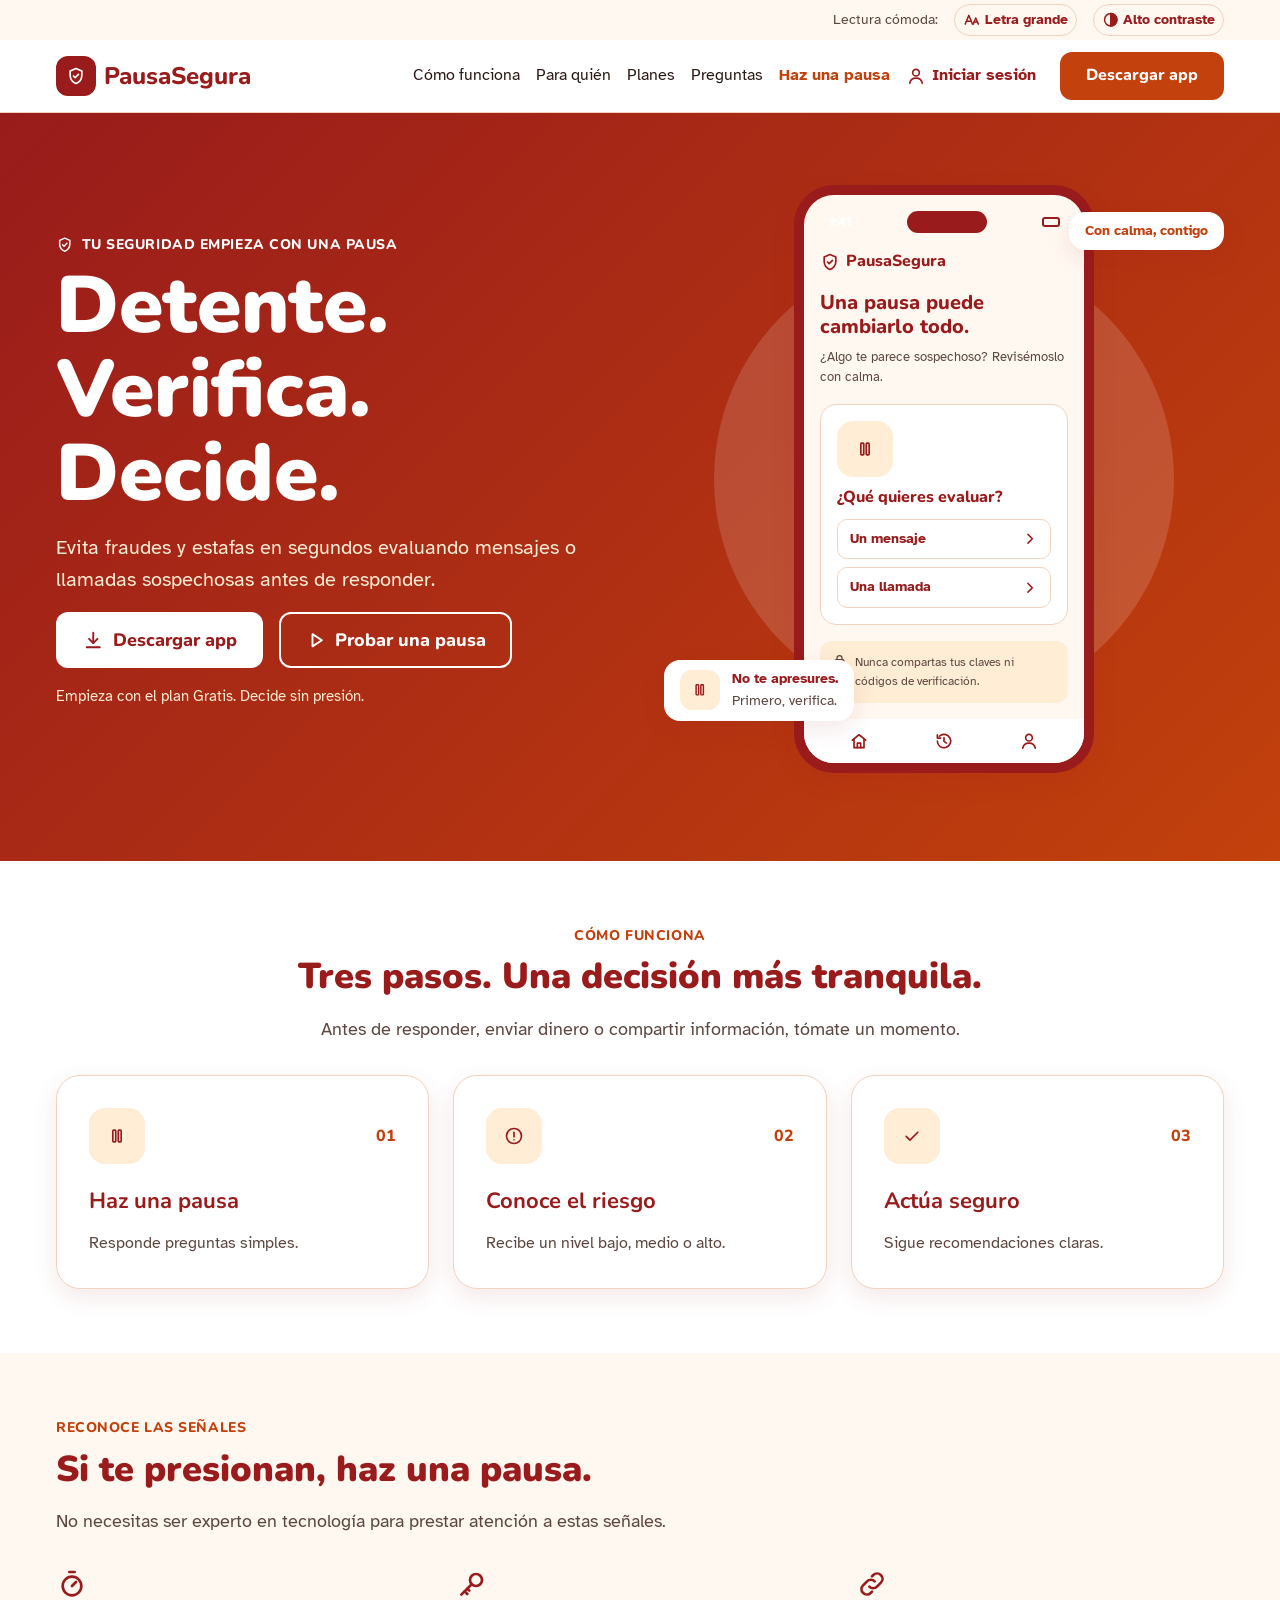
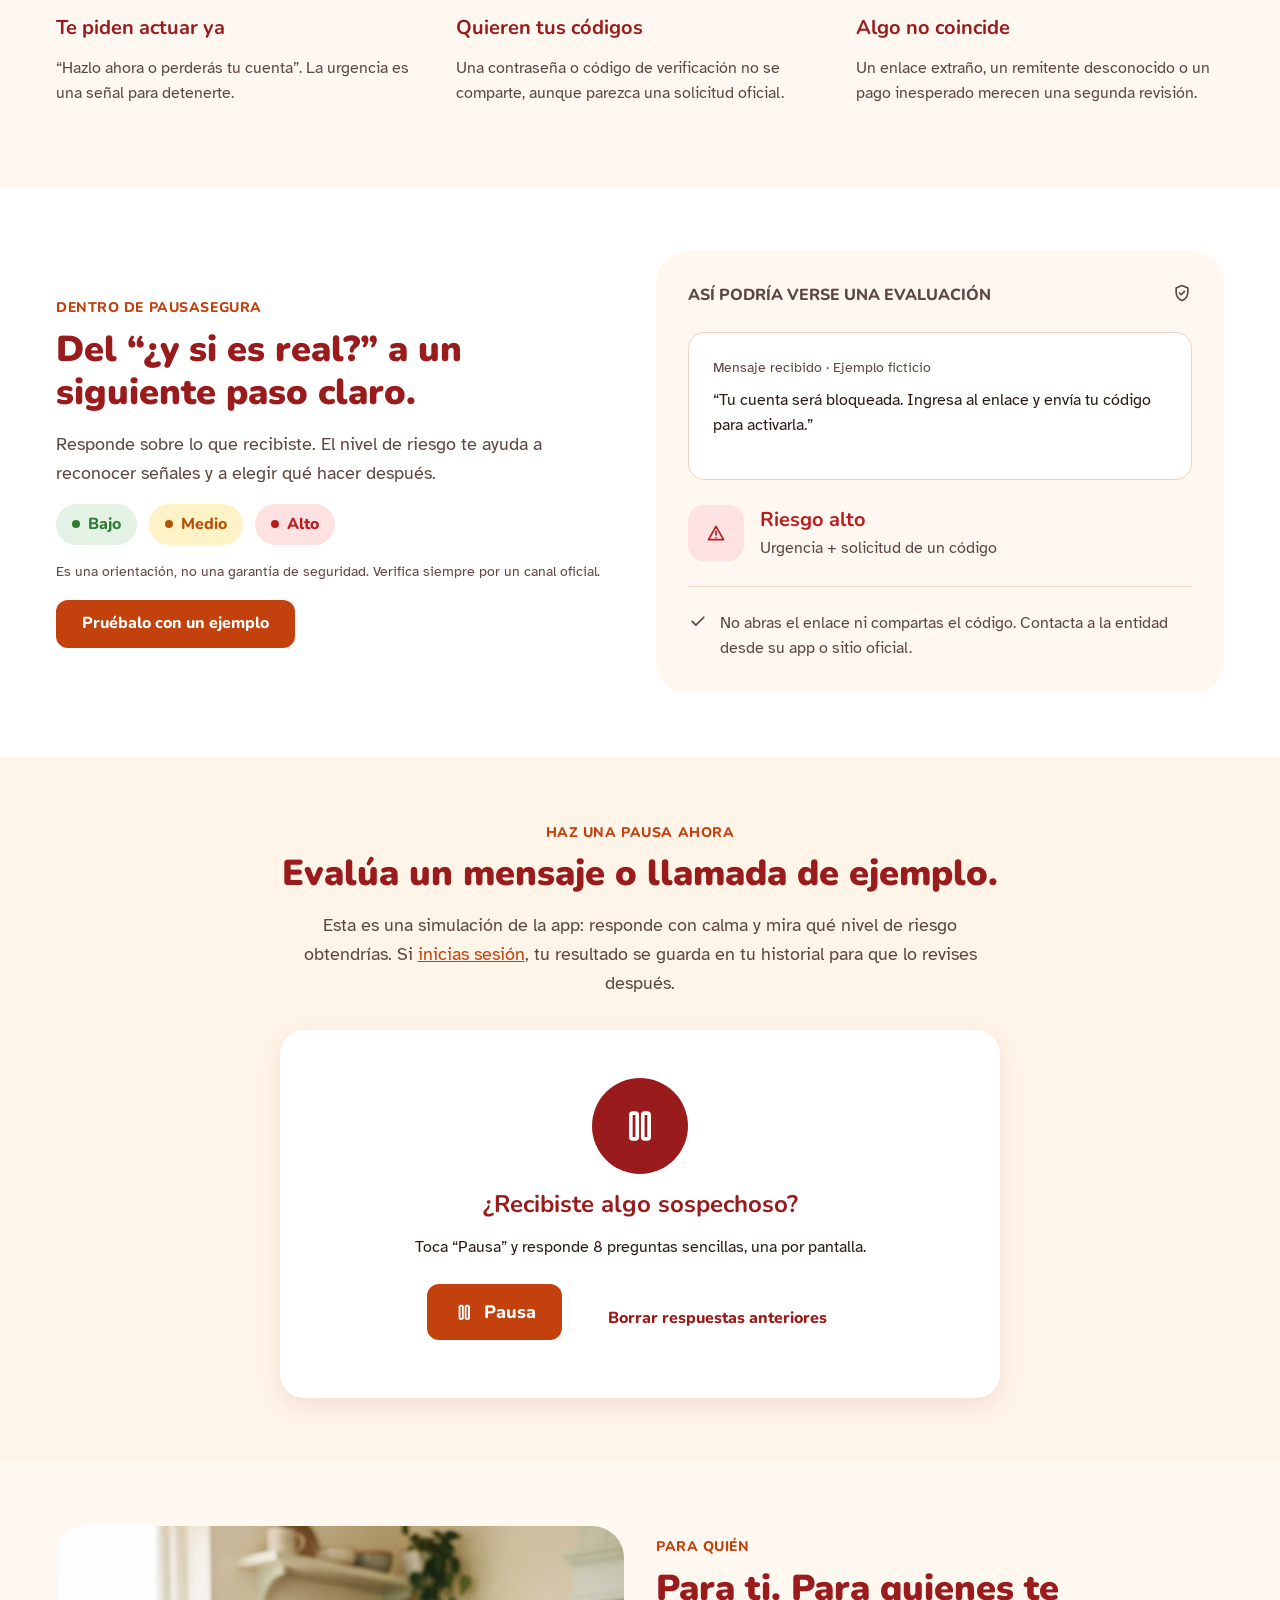
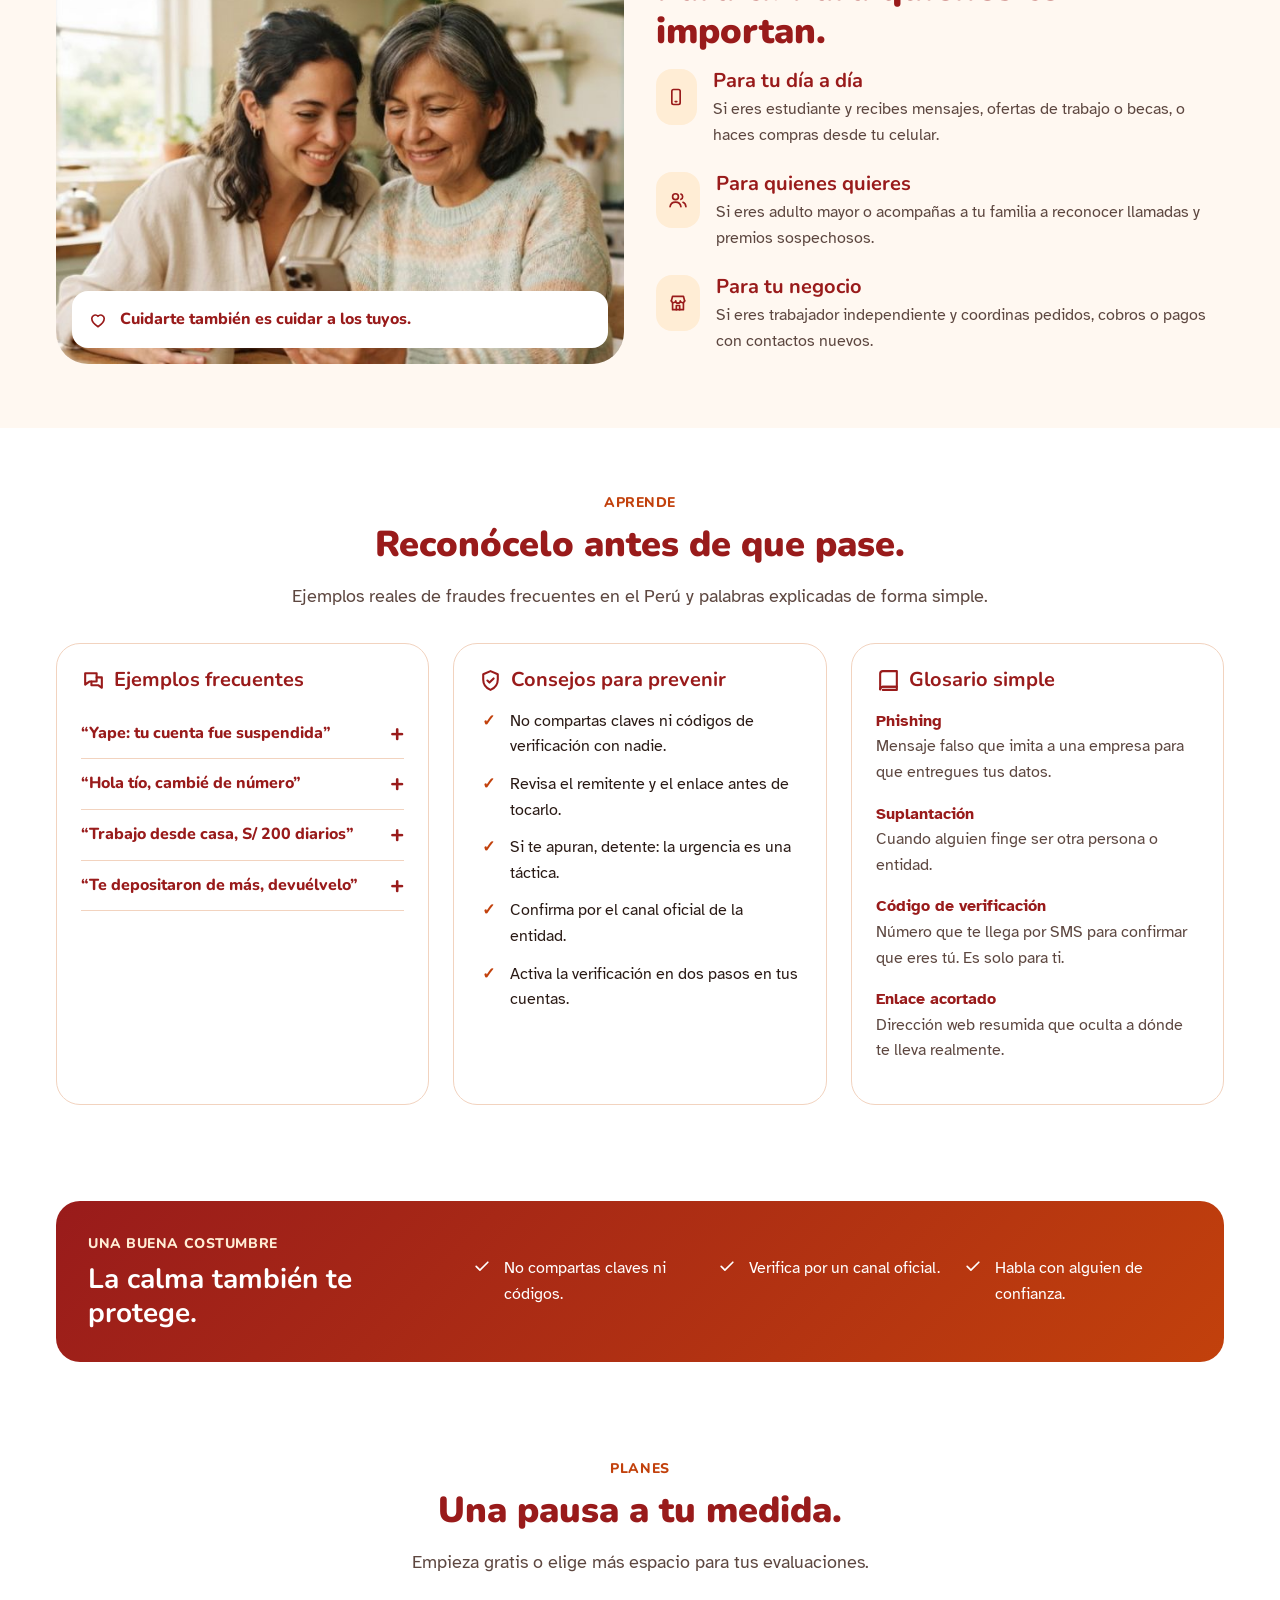
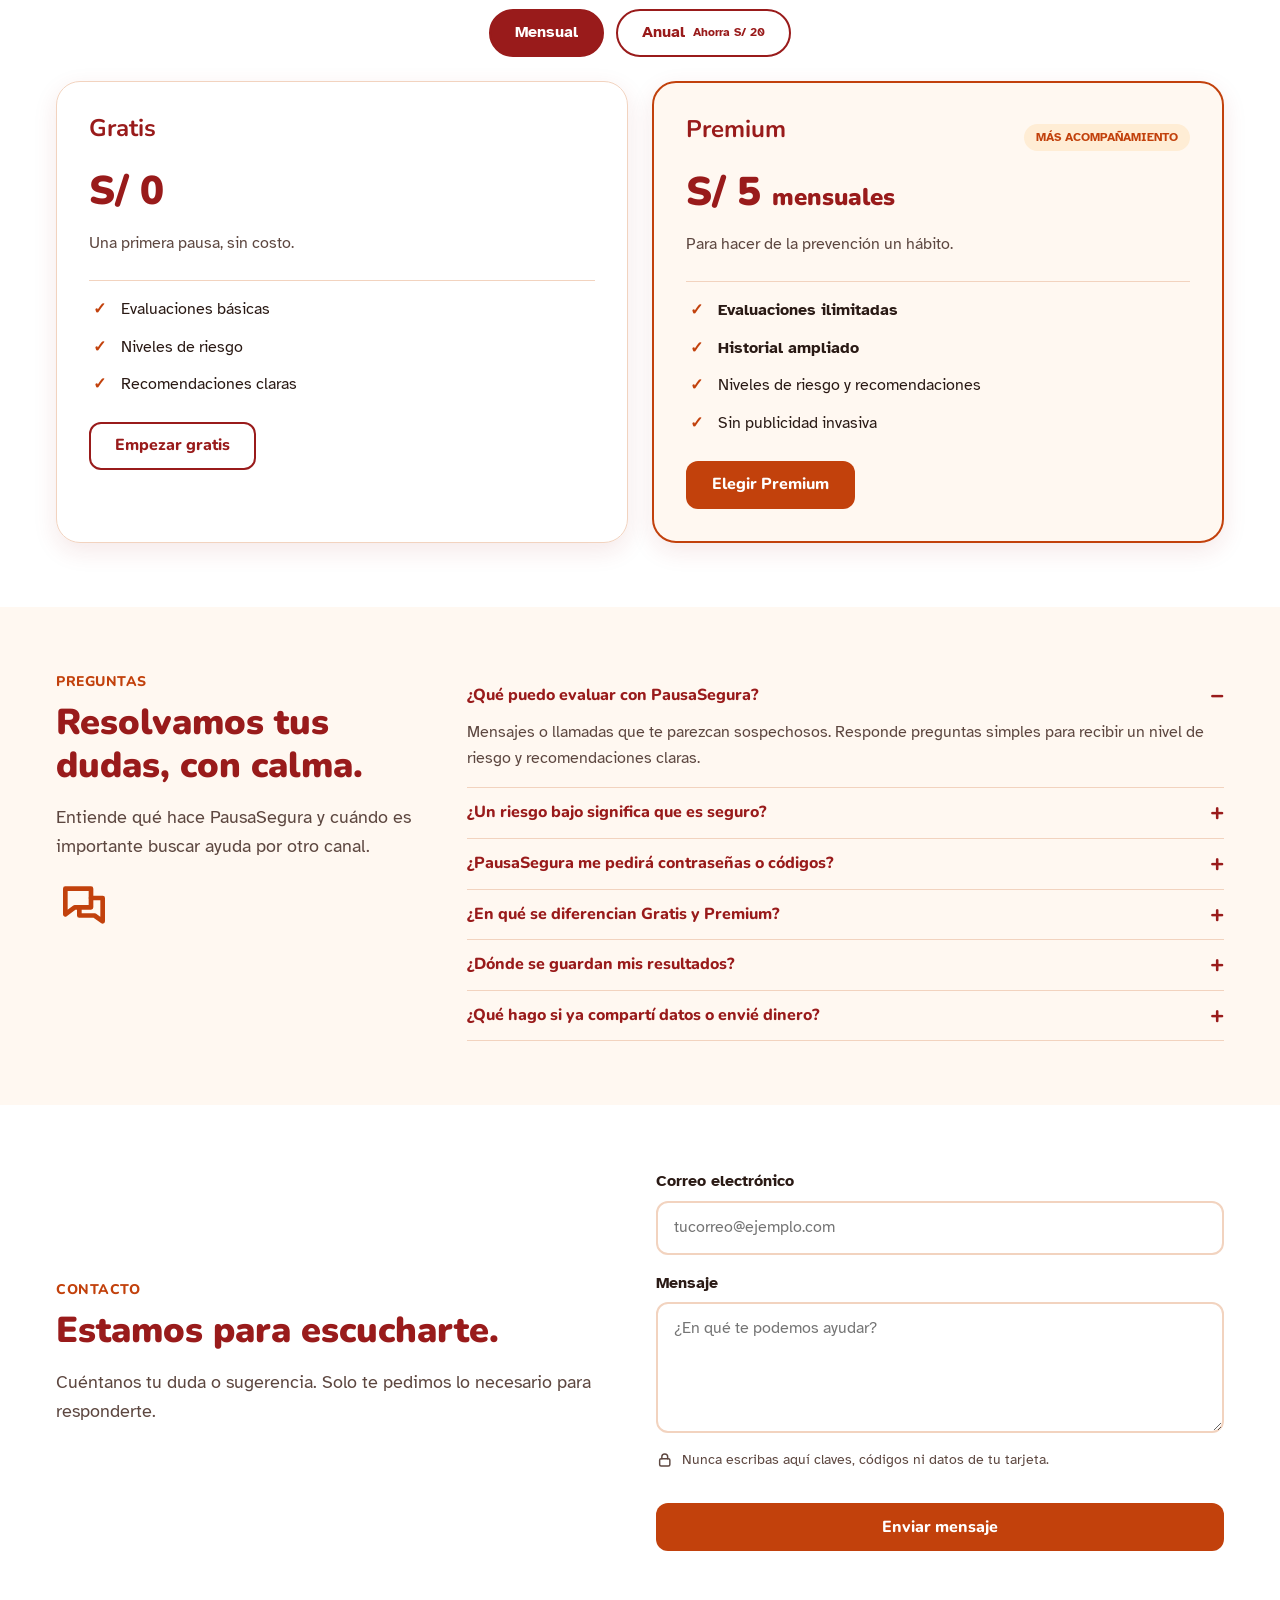
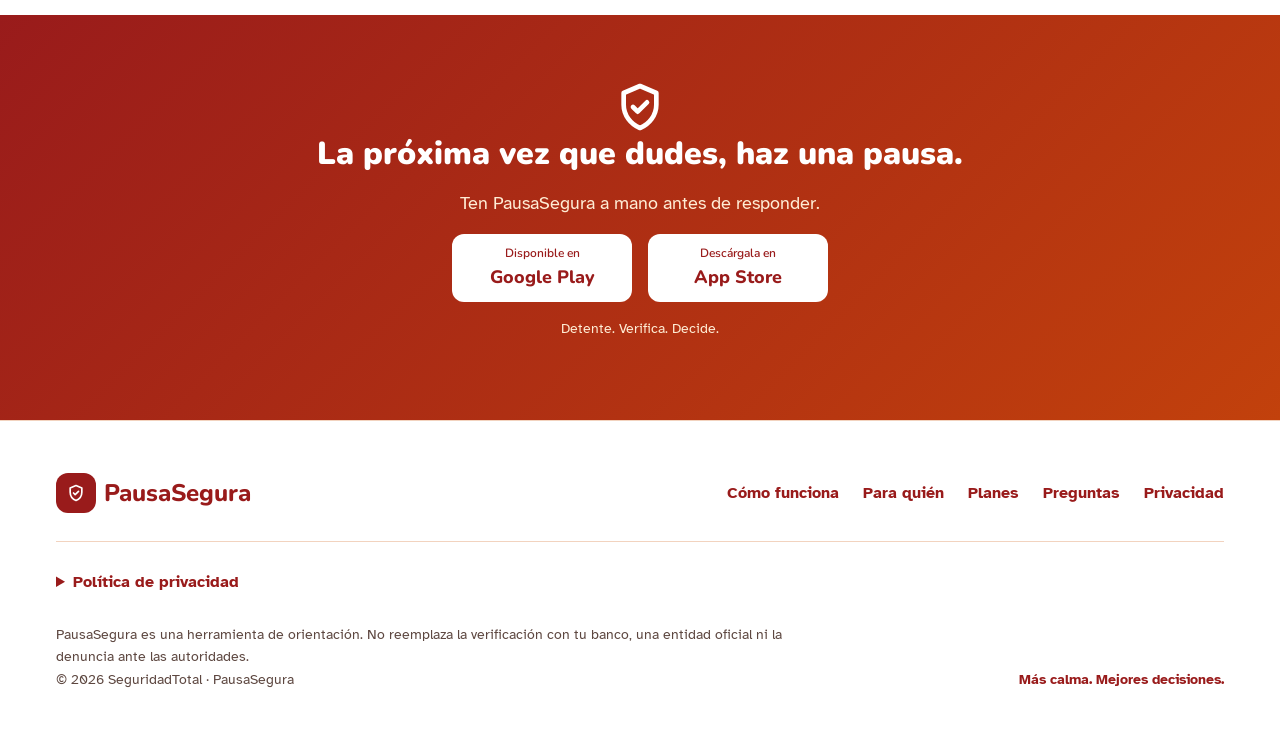
==== commit 5d9648ba: "feat(landing): apply prevention palette and save evaluation results Red and orange palette requested" ====
--- a/index.html
+++ b/index.html
@@ -10,6 +10,8 @@
   <link rel="preconnect" href="https://fonts.gstatic.com" crossorigin>
   <link rel="stylesheet" href="https://fonts.googleapis.com/css2?family=Atkinson+Hyperlegible:wght@400;700&family=Nunito:wght@600;700;800;900&display=swap">
   <link rel="stylesheet" href="assets/css/styles.css">
+  <script src="assets/js/account.js" defer></script>
+  <script src="assets/js/evaluation.js" defer></script>
 </head>
 <body>
   <!-- Icon sprite (decorative icons, reused with <use>) -->
@@ -42,11 +44,11 @@
     <symbol id="icon-contrast" viewBox="0 0 24 24"><circle cx="12" cy="12" r="8.5"/><path d="M12 3.5v17a8.5 8.5 0 0 0 0-17z" fill="currentColor"/></symbol>
   </svg>
 
+  <a class="skip-link" href="#main-content">Saltar al contenido</a>
+
   <!-- US36: reading preferences (CSS only: :has(:checked)) -->
   <input class="a11y-control" type="checkbox" id="large-text">
   <input class="a11y-control" type="checkbox" id="high-contrast">
-
-  <a class="skip-link" href="#main-content">Saltar al contenido</a>
 
   <header class="site-header">
     <div class="a11y-bar" role="group" aria-label="Preferencias de lectura">
@@ -69,16 +71,19 @@
         <span class="brand__name">PausaSegura</span>
       </a>
       <input class="navbar__toggle" type="checkbox" id="menu-toggle" aria-label="Abrir o cerrar menú">
-      <label class="navbar__toggle-label" for="menu-toggle" aria-hidden="true">
-        <span class="navbar__toggle-bar"></span>
+      <label class="navbar__toggle-label" for="menu-toggle">
+        <span class="navbar__toggle-bar" aria-hidden="true"></span>
       </label>
       <ul class="navbar__menu" id="nav-menu">
-        <li><a class="navbar__link" href="#home">Inicio</a></li>
         <li><a class="navbar__link" href="#how-it-works">Cómo funciona</a></li>
         <li><a class="navbar__link" href="#segments">Para quién</a></li>
         <li><a class="navbar__link" href="#plans">Planes</a></li>
         <li><a class="navbar__link" href="#faq">Preguntas</a></li>
         <li><a class="navbar__link navbar__link--accent" href="#evaluate">Haz una pausa</a></li>
+        <!-- US01, US02, US46: account links, shown by assets/js/account.js -->
+        <li data-auth="guest"><a class="navbar__link navbar__link--account" href="login.html"><svg class="icon" aria-hidden="true"><use href="#icon-user"/></svg> Iniciar sesión</a></li>
+        <li data-auth="user" hidden><a class="navbar__link navbar__link--account" href="historial.html"><svg class="icon" aria-hidden="true"><use href="#icon-history"/></svg> Mis resultados</a></li>
+        <li data-auth="user" hidden><button class="navbar__logout" type="button" data-logout>Salir (<span data-user-name></span>)</button></li>
         <li class="navbar__cta"><a class="button button--primary" href="#download">Descargar app</a></li>
       </ul>
     </nav>
@@ -96,11 +101,11 @@
           <h1 class="hero__title" id="home-title">Detente.<br>Verifica.<br>Decide.</h1>
           <p class="hero__lead">Evita fraudes y estafas en segundos evaluando mensajes o llamadas sospechosas antes de responder.</p>
           <div class="hero__actions">
-            <a class="button button--primary button--large" href="#download">
+            <a class="button button--light button--large" href="#download">
               <svg class="icon" aria-hidden="true"><use href="#icon-download"/></svg>
               Descargar app
             </a>
-            <a class="button button--outline button--large" href="#evaluate">
+            <a class="button button--outline-light button--large" href="#evaluate">
               <svg class="icon" aria-hidden="true"><use href="#icon-play"/></svg>
               Probar una pausa
             </a>
@@ -236,7 +241,7 @@
         <header class="section-header section-header--center">
           <p class="eyebrow">Haz una pausa ahora</p>
           <h2 class="section-title" id="evaluate-title">Evalúa un mensaje o llamada de ejemplo.</h2>
-          <p class="section-lead">Esta es una simulación de la app: responde con calma y mira qué nivel de riesgo obtendrías. No se guarda ni se envía nada.</p>
+          <p class="section-lead">Esta es una simulación de la app: responde con calma y mira qué nivel de riesgo obtendrías. Si <a href="login.html?next=index.html%23evaluate">inicias sesión</a>, tu resultado se guarda en tu historial para que lo revises después.</p>
         </header>
 
         <form class="evaluation" aria-label="Evaluación guiada de ejemplo">
@@ -254,8 +259,8 @@
 
           <!-- Q1 channel (US06) -->
           <fieldset class="evaluation__step" id="q1">
+            <legend class="evaluation__question">¿Por dónde te contactaron?</legend>
             <div class="evaluation__progress"><span>Pregunta 1 de 8</span><span class="progress" style="--progress: 12.5%"></span></div>
-            <legend class="evaluation__question">¿Por dónde te contactaron?</legend>
             <p class="evaluation__example">Ejemplo: “Me llegó un SMS de un número que no conozco”.</p>
             <div class="options">
               <label class="option"><input type="radio" name="channel" id="ch-call"> Llamada</label>
@@ -273,8 +278,8 @@
 
           <!-- Q2 sender (US07) -->
           <fieldset class="evaluation__step" id="q2">
+            <legend class="evaluation__question">¿Quién dice ser?</legend>
             <div class="evaluation__progress"><span>Pregunta 2 de 8</span><span class="progress" style="--progress: 25%"></span></div>
-            <legend class="evaluation__question">¿Quién dice ser?</legend>
             <p class="evaluation__example">Ejemplo: “Dice ser de mi banco” o “Dice ser mi sobrino con un número nuevo”.</p>
             <div class="options">
               <label class="option"><input type="radio" name="sender" id="snd-bank"> Un banco</label>
@@ -293,8 +298,8 @@
 
           <!-- Q3 what they ask, multiple (US08) -->
           <fieldset class="evaluation__step" id="q3">
+            <legend class="evaluation__question">¿Qué te piden? <span class="evaluation__hint">Puedes marcar varias opciones.</span></legend>
             <div class="evaluation__progress"><span>Pregunta 3 de 8</span><span class="progress" style="--progress: 37.5%"></span></div>
-            <legend class="evaluation__question">¿Qué te piden? <span class="evaluation__hint">Puedes marcar varias opciones.</span></legend>
             <p class="evaluation__example">Ejemplo: “Me piden mi DNI y que haga clic en un enlace”.</p>
             <div class="options">
               <label class="option"><input type="checkbox" id="ask-data" class="flag-medium"> Datos personales (DNI, dirección)</label>
@@ -313,8 +318,8 @@
 
           <!-- Q4 urgency (US13) -->
           <fieldset class="evaluation__step" id="q4">
+            <legend class="evaluation__question">¿Te presionan para actuar rápido?</legend>
             <div class="evaluation__progress"><span>Pregunta 4 de 8</span><span class="progress" style="--progress: 50%"></span></div>
-            <legend class="evaluation__question">¿Te presionan para actuar rápido?</legend>
             <p class="evaluation__example">Ejemplo: “Si no respondes en 10 minutos, tu cuenta se bloqueará”.</p>
             <div class="options">
               <label class="option"><input type="radio" name="urgency" id="urg-yes" class="flag-medium"> Sí</label>
@@ -330,8 +335,8 @@
 
           <!-- Q5 codes (US14) -->
           <fieldset class="evaluation__step" id="q5">
+            <legend class="evaluation__question">¿Te piden una clave o un código?</legend>
             <div class="evaluation__progress"><span>Pregunta 5 de 8</span><span class="progress" style="--progress: 62.5%"></span></div>
-            <legend class="evaluation__question">¿Te piden una clave o un código?</legend>
             <p class="evaluation__example">Ejemplo: “Dime el código que te llegó por SMS”.</p>
             <div class="options">
               <label class="option"><input type="radio" name="code" id="code-yes" class="flag-high"> Sí, me piden un código o clave</label>
@@ -351,8 +356,8 @@
 
           <!-- Q6 change of channel / suspicious link (US15, US16) -->
           <fieldset class="evaluation__step" id="q6">
+            <legend class="evaluation__question">¿Te piden seguir la conversación en otro lado o abrir un enlace?</legend>
             <div class="evaluation__progress"><span>Pregunta 6 de 8</span><span class="progress" style="--progress: 75%"></span></div>
-            <legend class="evaluation__question">¿Te piden seguir la conversación en otro lado o abrir un enlace?</legend>
             <p class="evaluation__example">Ejemplo: “Escríbeme a este WhatsApp” o un enlace como bcp-seguro.pe-validacion.com.</p>
             <div class="options">
               <label class="option"><input type="radio" name="channel-change" id="cc-whatsapp" class="flag-medium"> Sí, que siga por otro chat o número</label>
@@ -369,8 +374,8 @@
 
           <!-- Q7 impersonation (US17) -->
           <fieldset class="evaluation__step" id="q7">
+            <legend class="evaluation__question">¿Algo no coincide con quien dice ser?</legend>
             <div class="evaluation__progress"><span>Pregunta 7 de 8</span><span class="progress" style="--progress: 87.5%"></span></div>
-            <legend class="evaluation__question">¿Algo no coincide con quien dice ser?</legend>
             <p class="evaluation__example">Ejemplo: el número no es el oficial, hay errores de ortografía o te tutea alguien que nunca lo hace.</p>
             <div class="options">
               <label class="option"><input type="radio" name="mismatch" id="mm-yes" class="flag-medium"> Sí, algo no coincide</label>
@@ -386,8 +391,8 @@
 
           <!-- Q8 offers, prizes, advance payment (US18, US19, US20) -->
           <fieldset class="evaluation__step" id="q8">
+            <legend class="evaluation__question">¿Te ofrecen algo o te piden pagar por adelantado?</legend>
             <div class="evaluation__progress"><span>Pregunta 8 de 8</span><span class="progress" style="--progress: 100%"></span></div>
-            <legend class="evaluation__question">¿Te ofrecen algo o te piden pagar por adelantado?</legend>
             <p class="evaluation__example">Ejemplo: “Ganaste un sorteo”, “Trabajo desde casa, solo paga la inscripción” o “Deposita primero para separar el pedido”.</p>
             <div class="options">
               <label class="option"><input type="radio" name="offer" id="of-prize" class="flag-medium"> Un premio, sorteo o herencia</label>
@@ -418,6 +423,9 @@
           <!-- Result (US21-US32, US39, US48) -->
           <div class="evaluation__step evaluation__step--result" id="eval-result" aria-live="polite">
             <p class="evaluation__progress"><span>Resultado de la evaluación</span></p>
+
+            <!-- v1.1.0: filled by assets/js/evaluation.js when the result is saved -->
+            <p class="result__saved" data-save-status role="status" hidden></p>
 
             <!-- US21, US22, US25: one of the three levels is shown -->
             <div class="result result--high">
@@ -517,8 +525,8 @@
                 <label class="decision__option"><input type="radio" name="decision" id="dec-info"> <svg class="icon" aria-hidden="true"><use href="#icon-chat"/></svg> Pedir más información</label>
                 <label class="decision__option"><input type="radio" name="decision" id="dec-continue"> <svg class="icon" aria-hidden="true"><use href="#icon-check"/></svg> Continuar con cautela</label>
               </div>
-              <p class="snackbar snackbar--block" role="status">Contacto bloqueado (simulación). En la app también se guardaría en tu historial.</p>
-              <p class="snackbar snackbar--mark" role="status">Guardado en tu historial como sospechoso (simulación).</p>
+              <p class="snackbar snackbar--block" role="status">Contacto bloqueado (simulación). Si iniciaste sesión, tu decisión queda en tu historial.</p>
+              <p class="snackbar snackbar--mark" role="status">Marcado como sospechoso (simulación). Si iniciaste sesión, queda en tu historial.</p>
               <p class="snackbar snackbar--info" role="status">Buena idea: usa las preguntas sugeridas y no compartas datos mientras tanto.</p>
               <p class="snackbar snackbar--continue" role="status">De acuerdo. Si te piden un pago o datos, vuelve a hacer una pausa.</p>
             </div>
@@ -737,6 +745,10 @@
             <p>Gratis incluye evaluaciones básicas. Premium ofrece evaluaciones ilimitadas e historial ampliado por S/ 5 mensuales o S/ 40 al año.</p>
           </details>
           <details class="faq">
+            <summary>¿Dónde se guardan mis resultados?</summary>
+            <p>Si creas una cuenta e inicias sesión, cada evaluación se guarda en “Mis resultados” con la fecha, el nivel de riesgo, las señales detectadas y tu decisión. En esta versión de demostración tu cuenta y tu historial se guardan solo en este navegador y puedes borrarlos cuando quieras.</p>
+          </details>
+          <details class="faq">
             <summary>¿Qué hago si ya compartí datos o envié dinero?</summary>
             <p>Contacta cuanto antes a tu banco o a la entidad involucrada por un canal oficial. Cambia las claves afectadas y conserva los mensajes o comprobantes para reportar lo ocurrido.</p>
           </details>
@@ -809,8 +821,10 @@
         <summary>Política de privacidad</summary>
         <ul>
           <li>PausaSegura nunca te pedirá contraseñas bancarias ni códigos de verificación.</li>
-          <li>Solo guardamos lo necesario de cada evaluación: el tipo de comunicación, el nivel de riesgo y la fecha.</li>
-          <li>Puedes eliminar tu historial o tu cuenta cuando quieras.</li>
+          <li>Para tu cuenta solo pedimos tu nombre, tu correo y una contraseña, que se guarda cifrada (nunca en texto plano).</li>
+          <li>Solo guardamos lo necesario de cada evaluación: la fecha, el canal, el nivel de riesgo, las señales detectadas y tu decisión.</li>
+          <li>En esta versión de demostración, tu cuenta y tu historial se guardan solo en este navegador y no se envían a ningún servidor.</li>
+          <li>Puedes eliminar tu historial o tu cuenta cuando quieras desde “Mis resultados”.</li>
           <li>Tratamos tus datos según la Ley N.° 29733, Ley de Protección de Datos Personales del Perú.</li>
         </ul>
       </details>
--- a/assets/css/styles.css
+++ b/assets/css/styles.css
@@ -1,18 +1,22 @@
-/* Design tokens from the PausaSegura Style Guide (Figma) */
+/* Design tokens: prevention palette (red and orange), v1.1.0 */
 :root {
-  --color-petroleum-blue: #0b4a5a;
-  --color-turquoise: #16808f;
-  --color-mint: #ddf1f2;
-  --color-tint: #def0f2;
-  --color-soft: #f4f8f9;
+  --color-primary-dark: #991b1b;
+  --color-primary: #c2410c;
+  --color-primary-soft: #ffedd5;
+  --color-tint: #fff4e8;
+  --color-soft: #fff8f1;
+  --gradient-alert: linear-gradient(135deg, #991b1b 0%, #c2410c 100%);
+  --color-on-alert: #ffffff;
+  --color-on-alert-muted: #ffedd5;
   --color-risk-low: #2e7d32;
-  --color-risk-medium: #b26a00;
-  --color-risk-medium-bg: #fff3d6;
-  --color-risk-high: #c62828;
-  --color-risk-high-bg: #fde8e6;
-  --color-text: #1b2327;
-  --color-muted: #4f5f66;
-  --color-border: #d7e3e6;
+  --color-risk-low-bg: #e3f2e4;
+  --color-risk-medium: #b45309;
+  --color-risk-medium-bg: #fef3c7;
+  --color-risk-high: #b91c1c;
+  --color-risk-high-bg: #fee2e2;
+  --color-text: #2a1a15;
+  --color-muted: #5d4740;
+  --color-border: #f2d3bf;
   --color-surface: #ffffff;
 
   --font-heading: "Nunito", sans-serif;
@@ -30,7 +34,7 @@
   --radius-pill: 999px;
   --touch-target: 48px;
   --container-max-width: 1200px;
-  --shadow-card: 0 8px 24px rgba(11, 74, 90, 0.08);
+  --shadow-card: 0 8px 24px rgba(153, 27, 27, 0.1);
 }
 
 /* US36: reading preferences, CSS only */
@@ -40,11 +44,13 @@
 
 html:has(#high-contrast:checked) {
   --color-text: #000000;
-  --color-muted: #1b2327;
-  --color-turquoise: #0b4a5a;
-  --color-border: #1b2327;
+  --color-muted: #1b1b1b;
+  --color-primary: #7f1d1d;
+  --color-primary-dark: #5c0f0f;
+  --color-border: #1b1b1b;
   --color-soft: #ffffff;
   --color-tint: #ffffff;
+  --gradient-alert: #5c0f0f;
 }
 
 /* Base */
@@ -73,7 +79,7 @@
 h3,
 h4 {
   margin: 0 0 var(--space-16);
-  color: var(--color-petroleum-blue);
+  color: var(--color-primary-dark);
   font-family: var(--font-heading);
   line-height: 1.2;
 }
@@ -89,7 +95,7 @@
 }
 
 a {
-  color: var(--color-turquoise);
+  color: var(--color-primary);
 }
 
 a:focus-visible,
@@ -97,8 +103,9 @@
 summary:focus-visible,
 input:focus-visible + label,
 .option:focus-within,
-.a11y-control:focus-visible + .a11y-control + .site-header .a11y-bar__option {
-  outline: 3px solid var(--color-turquoise);
+#large-text:focus-visible ~ .site-header .a11y-bar__option[for="large-text"],
+#high-contrast:focus-visible ~ .site-header .a11y-bar__option[for="high-contrast"] {
+  outline: 3px solid var(--color-primary);
   outline-offset: 2px;
 }
 
@@ -126,13 +133,13 @@
 .icon--large {
   width: 32px;
   height: 32px;
-  color: var(--color-petroleum-blue);
+  color: var(--color-primary-dark);
 }
 
 .icon--xl {
   width: 56px;
   height: 56px;
-  color: var(--color-turquoise);
+  color: var(--color-primary);
 }
 
 .skip-link {
@@ -191,15 +198,15 @@
   padding: 0 var(--space-8);
   border: 1px solid var(--color-border);
   border-radius: var(--radius-pill);
-  color: var(--color-petroleum-blue);
+  color: var(--color-primary-dark);
   font-weight: 700;
   cursor: pointer;
 }
 
 html:has(#large-text:checked) .a11y-bar__option[for="large-text"],
 html:has(#high-contrast:checked) .a11y-bar__option[for="high-contrast"] {
-  border-color: var(--color-petroleum-blue);
-  background-color: var(--color-petroleum-blue);
+  border-color: var(--color-primary-dark);
+  background-color: var(--color-primary-dark);
   color: var(--color-surface);
 }
 
@@ -225,12 +232,12 @@
   width: 40px;
   height: 40px;
   border-radius: 12px;
-  background-color: var(--color-petroleum-blue);
+  background-color: var(--color-primary-dark);
   color: var(--color-surface);
 }
 
 .brand__name {
-  color: var(--color-petroleum-blue);
+  color: var(--color-primary-dark);
   font-family: var(--font-heading);
   font-size: 1.5rem;
   font-weight: 800;
@@ -254,7 +261,7 @@
 }
 
 .navbar__toggle:focus-visible + .navbar__toggle-label {
-  outline: 3px solid var(--color-turquoise);
+  outline: 3px solid var(--color-primary);
   outline-offset: 2px;
 }
 
@@ -264,7 +271,7 @@
   display: block;
   width: 24px;
   height: 2px;
-  background-color: var(--color-petroleum-blue);
+  background-color: var(--color-primary-dark);
   content: "";
 }
 
@@ -297,11 +304,11 @@
 }
 
 .navbar__link:hover {
-  color: var(--color-turquoise);
+  color: var(--color-primary);
 }
 
 .navbar__link--accent {
-  color: var(--color-turquoise);
+  color: var(--color-primary);
   font-weight: 700;
 }
 
@@ -329,25 +336,44 @@
 }
 
 .button--primary {
-  background-color: var(--color-petroleum-blue);
+  background-color: var(--color-primary);
   color: var(--color-surface);
 }
 
 .button--primary:hover {
-  background-color: var(--color-turquoise);
+  background-color: var(--color-primary-dark);
+}
+
+/* Buttons placed on the red-orange alert background */
+.button--light {
+  background-color: var(--color-surface);
+  color: var(--color-primary-dark);
+}
+
+.button--light:hover {
+  background-color: var(--color-primary-soft);
+}
+
+.button--outline-light {
+  border-color: var(--color-on-alert);
+  color: var(--color-on-alert);
+}
+
+.button--outline-light:hover {
+  background-color: rgba(255, 255, 255, 0.14);
 }
 
 .button--outline {
-  border-color: var(--color-petroleum-blue);
-  color: var(--color-petroleum-blue);
+  border-color: var(--color-primary-dark);
+  color: var(--color-primary-dark);
 }
 
 .button--outline:hover {
-  background-color: var(--color-mint);
+  background-color: var(--color-primary-soft);
 }
 
 .button--ghost {
-  color: var(--color-petroleum-blue);
+  color: var(--color-primary-dark);
 }
 
 .button--ghost:hover {
@@ -389,7 +415,7 @@
 
 .eyebrow {
   margin-bottom: var(--space-8);
-  color: var(--color-turquoise);
+  color: var(--color-primary);
   font-family: var(--font-heading);
   font-size: 0.875rem;
   font-weight: 800;
@@ -401,11 +427,11 @@
   display: flex;
   align-items: center;
   gap: var(--space-8);
-  color: var(--color-petroleum-blue);
+  color: var(--color-primary-dark);
 }
 
 .eyebrow--light {
-  color: var(--color-mint);
+  color: var(--color-primary-soft);
 }
 
 .section-title {
@@ -439,8 +465,8 @@
   width: 56px;
   height: 56px;
   border-radius: var(--radius-card);
-  background-color: var(--color-mint);
-  color: var(--color-petroleum-blue);
+  background-color: var(--color-primary-soft);
+  color: var(--color-primary-dark);
 }
 
 .icon-badge--small {
@@ -463,7 +489,8 @@
 /* Hero */
 .hero {
   padding: var(--space-48) 0 var(--space-64);
-  background-color: var(--color-tint);
+  background: var(--gradient-alert);
+  color: var(--color-on-alert);
   overflow: hidden;
 }
 
@@ -473,7 +500,12 @@
   align-items: center;
 }
 
+.hero .eyebrow--icon {
+  color: var(--color-on-alert);
+}
+
 .hero__title {
+  color: var(--color-on-alert);
   font-size: 3rem;
   font-weight: 900;
   line-height: 1.05;
@@ -481,7 +513,7 @@
 
 .hero__lead {
   max-width: 560px;
-  color: var(--color-muted);
+  color: var(--color-on-alert-muted);
   font-size: 1.25rem;
 }
 
@@ -493,7 +525,7 @@
 }
 
 .hero__note {
-  color: var(--color-muted);
+  color: var(--color-on-alert-muted);
   font-size: 0.9375rem;
 }
 
@@ -511,7 +543,7 @@
   width: 460px;
   height: 460px;
   border-radius: 50%;
-  background-color: #cfe7ea;
+  background-color: rgba(255, 255, 255, 0.14);
   content: "";
   transform: translate(-50%, -50%);
 }
@@ -519,7 +551,7 @@
 .phone {
   position: relative;
   width: 300px;
-  border: 10px solid var(--color-petroleum-blue);
+  border: 10px solid var(--color-primary-dark);
   border-radius: 40px;
   background-color: var(--color-soft);
   box-shadow: var(--shadow-card);
@@ -539,13 +571,13 @@
   width: 80px;
   height: 22px;
   border-radius: var(--radius-pill);
-  background-color: var(--color-petroleum-blue);
+  background-color: var(--color-primary-dark);
 }
 
 .phone__battery {
   width: 18px;
   height: 10px;
-  border: 2px solid var(--color-petroleum-blue);
+  border: 2px solid var(--color-primary-dark);
   border-radius: 3px;
 }
 
@@ -557,14 +589,14 @@
   display: flex;
   align-items: center;
   gap: 6px;
-  color: var(--color-petroleum-blue);
+  color: var(--color-primary-dark);
   font-family: var(--font-heading);
   font-weight: 800;
 }
 
 .phone__title {
   margin-bottom: var(--space-8);
-  color: var(--color-petroleum-blue);
+  color: var(--color-primary-dark);
   font-family: var(--font-heading);
   font-size: 1.25rem;
   font-weight: 800;
@@ -585,7 +617,7 @@
 
 .phone__card-title {
   margin: var(--space-8) 0;
-  color: var(--color-petroleum-blue);
+  color: var(--color-primary-dark);
   font-family: var(--font-heading);
   font-weight: 800;
 }
@@ -598,7 +630,7 @@
   padding: var(--space-8) 12px;
   border: 1px solid var(--color-border);
   border-radius: 10px;
-  color: var(--color-petroleum-blue);
+  color: var(--color-primary-dark);
   font-size: 0.875rem;
   font-weight: 700;
 }
@@ -609,7 +641,7 @@
   margin: var(--space-16) 0 var(--space-8);
   padding: 12px;
   border-radius: 12px;
-  background-color: var(--color-mint);
+  background-color: var(--color-primary-soft);
   color: var(--color-muted);
   font-size: 0.75rem;
 }
@@ -619,7 +651,7 @@
   justify-content: space-around;
   padding: 12px;
   background-color: var(--color-surface);
-  color: var(--color-petroleum-blue);
+  color: var(--color-primary-dark);
 }
 
 .floating-chip {
@@ -629,7 +661,7 @@
   border-radius: var(--radius-card);
   background-color: var(--color-surface);
   box-shadow: var(--shadow-card);
-  color: var(--color-turquoise);
+  color: var(--color-primary);
   font-size: 0.875rem;
   font-weight: 700;
 }
@@ -650,7 +682,7 @@
 }
 
 .floating-chip--bottom strong {
-  color: var(--color-petroleum-blue);
+  color: var(--color-primary-dark);
 }
 
 /* How it works */
@@ -678,7 +710,7 @@
 }
 
 .step-card__number {
-  color: var(--color-turquoise);
+  color: var(--color-primary);
   font-family: var(--font-heading);
   font-weight: 800;
 }
@@ -739,7 +771,7 @@
 }
 
 .risk-pill--low {
-  background-color: #e3f2e4;
+  background-color: var(--color-risk-low-bg);
   color: var(--color-risk-low);
 }
 
@@ -846,7 +878,7 @@
   height: 96px;
   margin-bottom: var(--space-16);
   border-radius: 50%;
-  background-color: var(--color-petroleum-blue);
+  background-color: var(--color-primary-dark);
   color: var(--color-surface);
 }
 
@@ -872,7 +904,7 @@
   display: block;
   height: 8px;
   border-radius: var(--radius-pill);
-  background: linear-gradient(to right, var(--color-turquoise) var(--progress), var(--color-mint) var(--progress));
+  background: linear-gradient(to right, var(--color-primary) var(--progress), var(--color-primary-soft) var(--progress));
 }
 
 .evaluation__question {
@@ -880,7 +912,7 @@
   width: 100%;
   margin-bottom: var(--space-8);
   padding: 0;
-  color: var(--color-petroleum-blue);
+  color: var(--color-primary-dark);
   font-family: var(--font-heading);
   font-size: 1.5rem;
   font-weight: 900;
@@ -901,7 +933,7 @@
 
 .evaluation__example {
   padding: 12px var(--space-16);
-  border-left: 4px solid var(--color-turquoise);
+  border-left: 4px solid var(--color-primary);
   border-radius: 8px;
   background-color: var(--color-soft);
   color: var(--color-muted);
@@ -927,12 +959,12 @@
 .option input {
   width: 22px;
   height: 22px;
-  accent-color: var(--color-petroleum-blue);
+  accent-color: var(--color-primary-dark);
 }
 
 .option:has(input:checked) {
-  border-color: var(--color-petroleum-blue);
-  background-color: var(--color-mint);
+  border-color: var(--color-primary-dark);
+  background-color: var(--color-primary-soft);
   font-weight: 700;
 }
 
@@ -1024,7 +1056,7 @@
 
 .result--low .result__header {
   border: 2px solid var(--color-risk-low);
-  background-color: #e3f2e4;
+  background-color: var(--color-risk-low-bg);
   color: var(--color-risk-low);
 }
 
@@ -1053,8 +1085,8 @@
 .signal-tag {
   padding: 6px 12px;
   border-radius: var(--radius-pill);
-  background-color: var(--color-mint);
-  color: var(--color-petroleum-blue);
+  background-color: var(--color-primary-soft);
+  color: var(--color-primary-dark);
   font-size: 0.875rem;
   font-weight: 700;
 }
@@ -1110,14 +1142,14 @@
   padding: 12px var(--space-16);
   border: 2px solid var(--color-border);
   border-radius: 12px;
-  color: var(--color-petroleum-blue);
+  color: var(--color-primary-dark);
   font-weight: 700;
   cursor: pointer;
 }
 
 .decision__option:has(input:checked) {
-  border-color: var(--color-petroleum-blue);
-  background-color: var(--color-mint);
+  border-color: var(--color-primary-dark);
+  background-color: var(--color-primary-soft);
 }
 
 .snackbar {
@@ -1210,7 +1242,7 @@
   padding: var(--space-16);
   border-radius: var(--radius-card);
   background-color: var(--color-surface);
-  color: var(--color-petroleum-blue);
+  color: var(--color-primary-dark);
   font-family: var(--font-heading);
   font-weight: 800;
 }
@@ -1269,7 +1301,7 @@
   gap: var(--space-16);
   min-height: var(--touch-target);
   padding: 12px 0;
-  color: var(--color-petroleum-blue);
+  color: var(--color-primary-dark);
   font-family: var(--font-heading);
   font-weight: 800;
   list-style: none;
@@ -1314,7 +1346,7 @@
   position: absolute;
   top: 0;
   left: 4px;
-  color: var(--color-turquoise);
+  color: var(--color-primary);
   font-weight: 700;
   content: "\2713";
 }
@@ -1328,7 +1360,7 @@
 }
 
 .glossary dt {
-  color: var(--color-petroleum-blue);
+  color: var(--color-primary-dark);
   font-weight: 700;
 }
 
@@ -1343,8 +1375,8 @@
   gap: var(--space-24);
   padding: var(--space-32);
   border-radius: var(--radius-large);
-  background-color: var(--color-petroleum-blue);
-  color: var(--color-surface);
+  background: var(--gradient-alert);
+  color: var(--color-on-alert);
 }
 
 .habit-banner__title {
@@ -1379,9 +1411,9 @@
   min-height: var(--touch-target);
   margin: 0 4px var(--space-24);
   padding: 0 var(--space-24);
-  border: 2px solid var(--color-petroleum-blue);
+  border: 2px solid var(--color-primary-dark);
   border-radius: var(--radius-pill);
-  color: var(--color-petroleum-blue);
+  color: var(--color-primary-dark);
   font-weight: 700;
   cursor: pointer;
 }
@@ -1391,12 +1423,12 @@
 }
 
 .billing > input:checked + label {
-  background-color: var(--color-petroleum-blue);
+  background-color: var(--color-primary-dark);
   color: var(--color-surface);
 }
 
 .billing > input:focus-visible + label {
-  outline: 3px solid var(--color-turquoise);
+  outline: 3px solid var(--color-primary);
   outline-offset: 2px;
 }
 
@@ -1418,7 +1450,7 @@
 }
 
 .plan-card--featured {
-  border: 2px solid var(--color-turquoise);
+  border: 2px solid var(--color-primary);
   background-color: var(--color-soft);
 }
 
@@ -1436,7 +1468,7 @@
 
 .plan-card__price {
   margin-bottom: var(--space-8);
-  color: var(--color-petroleum-blue);
+  color: var(--color-primary-dark);
   font-family: var(--font-heading);
   font-size: 2.5rem;
   font-weight: 900;
@@ -1464,8 +1496,8 @@
 .badge {
   padding: 4px 12px;
   border-radius: var(--radius-pill);
-  background-color: var(--color-mint);
-  color: var(--color-turquoise);
+  background-color: var(--color-primary-soft);
+  color: var(--color-primary);
   font-size: 0.75rem;
   font-weight: 700;
   text-transform: uppercase;
@@ -1496,7 +1528,7 @@
 }
 
 .field__input:focus {
-  border-color: var(--color-turquoise);
+  border-color: var(--color-primary);
   outline: none;
 }
 
@@ -1519,7 +1551,7 @@
   display: none;
   padding: 12px var(--space-16);
   border-radius: 12px;
-  background-color: #e3f2e4;
+  background-color: var(--color-risk-low-bg);
   color: var(--color-risk-low);
   font-weight: 700;
 }
@@ -1532,7 +1564,18 @@
 /* Download CTA */
 .cta {
   padding: var(--space-64) 0;
-  background-color: var(--color-tint);
+  background: var(--gradient-alert);
+  color: var(--color-on-alert);
+}
+
+.cta .cta__title,
+.cta .icon--xl {
+  color: var(--color-on-alert);
+}
+
+.cta .section-lead,
+.cta .small-note {
+  color: var(--color-on-alert-muted);
 }
 
 .cta__inner {
@@ -1558,8 +1601,8 @@
   min-width: 180px;
   padding: 10px var(--space-24);
   border-radius: 12px;
-  background-color: var(--color-petroleum-blue);
-  color: var(--color-surface);
+  background-color: var(--color-surface);
+  color: var(--color-primary-dark);
   font-family: var(--font-heading);
   font-size: 1.125rem;
   font-weight: 800;
@@ -1604,7 +1647,7 @@
   display: inline-flex;
   align-items: center;
   min-height: var(--touch-target);
-  color: var(--color-petroleum-blue);
+  color: var(--color-primary-dark);
   font-weight: 700;
   text-decoration: none;
 }
@@ -1616,7 +1659,7 @@
 .privacy summary {
   min-height: var(--touch-target);
   padding: 12px 0;
-  color: var(--color-petroleum-blue);
+  color: var(--color-primary-dark);
   font-weight: 700;
   cursor: pointer;
 }
@@ -1633,12 +1676,406 @@
 }
 
 .site-footer__slogan {
-  color: var(--color-petroleum-blue);
-  font-weight: 700;
+  color: var(--color-primary-dark);
+  font-weight: 700;
+}
+
+/* Account: sign in, register and history (v1.1.0, JavaScript + localStorage) */
+.navbar__link--account {
+  gap: 6px;
+  color: var(--color-primary-dark);
+  font-weight: 700;
+}
+
+.navbar__logout {
+  display: flex;
+  align-items: center;
+  min-height: var(--touch-target);
+  padding: 0;
+  border: 0;
+  background: none;
+  color: var(--color-muted);
+  font: inherit;
+  text-decoration: underline;
+  cursor: pointer;
+}
+
+.navbar__logout:hover {
+  color: var(--color-primary-dark);
+}
+
+.notice {
+  display: flex;
+  gap: var(--space-8);
+  padding: 12px var(--space-16);
+  border-left: 4px solid var(--color-primary);
+  border-radius: 8px;
+  background-color: var(--color-primary-soft);
+  color: var(--color-text);
+  font-size: 0.9375rem;
+}
+
+.notice .icon {
+  margin-top: 2px;
+  color: var(--color-primary-dark);
+}
+
+.form-message {
+  margin: 0;
+  padding: 12px var(--space-16);
+  border-radius: 12px;
+  font-weight: 700;
+}
+
+.form-message--error {
+  border: 2px solid var(--color-risk-high);
+  background-color: var(--color-risk-high-bg);
+  color: var(--color-risk-high);
+}
+
+.form-message--success {
+  background-color: var(--color-risk-low-bg);
+  color: var(--color-risk-low);
+}
+
+.field__hint {
+  color: var(--color-muted);
+  font-size: 0.875rem;
+}
+
+.field--check {
+  display: flex;
+  gap: 12px;
+  align-items: flex-start;
+  min-height: var(--touch-target);
+  cursor: pointer;
+}
+
+.field--check input {
+  flex-shrink: 0;
+  width: 22px;
+  height: 22px;
+  margin: 2px 0 0;
+  accent-color: var(--color-primary);
+}
+
+/* Sign in page */
+.auth {
+  padding: var(--space-48) 0 var(--space-64);
+  background-color: var(--color-tint);
+}
+
+.auth__inner {
+  display: grid;
+  gap: var(--space-32);
+  align-items: start;
+}
+
+.auth__intro {
+  padding: var(--space-32) var(--space-24);
+  border-radius: var(--radius-large);
+  background: var(--gradient-alert);
+  color: var(--color-on-alert);
+}
+
+.auth__title {
+  color: var(--color-on-alert);
+  font-size: 2.25rem;
+  font-weight: 900;
+}
+
+.auth__lead {
+  color: var(--color-on-alert-muted);
+  font-size: 1.125rem;
+}
+
+.auth__benefits {
+  display: grid;
+  gap: 12px;
+  margin: 0 0 var(--space-24);
+  padding: 0;
+  list-style: none;
+}
+
+.auth__benefits li {
+  display: flex;
+  gap: 12px;
+  align-items: center;
+  font-weight: 700;
+}
+
+.auth-card {
+  width: 100%;
+  max-width: 520px;
+  margin: 0 auto;
+  padding: var(--space-32) var(--space-24);
+  border-radius: var(--radius-large);
+  background-color: var(--color-surface);
+  box-shadow: var(--shadow-card);
+}
+
+.auth-tabs {
+  display: grid;
+  grid-template-columns: 1fr 1fr;
+  gap: var(--space-8);
+  margin: 0 0 var(--space-24);
+  padding: 4px;
+  border-radius: var(--radius-pill);
+  background-color: var(--color-soft);
+  list-style: none;
+}
+
+.auth-tabs__link {
+  display: flex;
+  align-items: center;
+  justify-content: center;
+  min-height: var(--touch-target);
+  border-radius: var(--radius-pill);
+  color: var(--color-primary-dark);
+  font-family: var(--font-heading);
+  font-weight: 800;
+  text-decoration: none;
+}
+
+.auth-card:not(:has(.auth-panel--register:target)) .auth-tabs__link--login,
+.auth-card:has(.auth-panel--register:target) .auth-tabs__link--register {
+  background-color: var(--color-primary);
+  color: var(--color-surface);
+}
+
+.auth-panel {
+  display: grid;
+  gap: var(--space-16);
+  scroll-margin-top: 140px;
+}
+
+.auth-panel--register,
+.auth-card:has(.auth-panel--register:target) .auth-panel--login {
+  display: none;
+}
+
+.auth-panel--register:target {
+  display: grid;
+}
+
+.auth-panel__title {
+  margin: 0;
+  font-size: 1.5rem;
+}
+
+.auth-panel__switch {
+  margin: 0;
+  color: var(--color-muted);
+  text-align: center;
+}
+
+.auth-signed {
+  display: grid;
+  gap: var(--space-16);
+  text-align: center;
+}
+
+/* Result saved in the history */
+.result__saved {
+  display: flex;
+  flex-wrap: wrap;
+  gap: var(--space-8);
+  align-items: center;
+  margin-bottom: var(--space-24);
+  padding: 12px var(--space-16);
+  border-radius: 12px;
+  background-color: var(--color-risk-low-bg);
+  color: var(--color-risk-low);
+  font-weight: 700;
+}
+
+.result__saved--guest {
+  background-color: var(--color-primary-soft);
+  color: var(--color-primary-dark);
+}
+
+/* History page */
+.history {
+  padding: var(--space-48) 0 var(--space-64);
+  background-color: var(--color-tint);
+}
+
+.history__header {
+  margin-bottom: var(--space-32);
+}
+
+.history__title {
+  font-size: 2.25rem;
+  font-weight: 900;
+}
+
+.history__toolbar {
+  display: flex;
+  flex-wrap: wrap;
+  gap: var(--space-16);
+  align-items: end;
+  justify-content: space-between;
+  margin-bottom: var(--space-24);
+}
+
+.history__filter {
+  display: grid;
+  gap: 6px;
+  min-width: 220px;
+}
+
+.stats {
+  display: grid;
+  grid-template-columns: repeat(2, 1fr);
+  gap: var(--space-16);
+  margin: 0 0 var(--space-32);
+  padding: 0;
+  list-style: none;
+}
+
+.stat {
+  padding: var(--space-16) var(--space-24);
+  border: 1px solid var(--color-border);
+  border-radius: var(--radius-card);
+  background-color: var(--color-surface);
+}
+
+.stat__value {
+  display: block;
+  color: var(--color-primary-dark);
+  font-family: var(--font-heading);
+  font-size: 2rem;
+  font-weight: 900;
+  line-height: 1.2;
+}
+
+.stat__label {
+  color: var(--color-muted);
+  font-weight: 700;
+}
+
+.stat--high .stat__value {
+  color: var(--color-risk-high);
+}
+
+.stat--medium .stat__value {
+  color: var(--color-risk-medium);
+}
+
+.stat--low .stat__value {
+  color: var(--color-risk-low);
+}
+
+.history-list {
+  display: grid;
+  gap: var(--space-16);
+  margin: 0;
+  padding: 0;
+  list-style: none;
+}
+
+.history-item {
+  padding: var(--space-24);
+  border: 1px solid var(--color-border);
+  border-left: 8px solid var(--color-border);
+  border-radius: var(--radius-card);
+  background-color: var(--color-surface);
+  box-shadow: var(--shadow-card);
+}
+
+.history-item--high {
+  border-left-color: var(--color-risk-high);
+}
+
+.history-item--medium {
+  border-left-color: var(--color-risk-medium);
+}
+
+.history-item--low {
+  border-left-color: var(--color-risk-low);
+}
+
+.history-item__top {
+  display: flex;
+  flex-wrap: wrap;
+  gap: var(--space-8) var(--space-16);
+  align-items: center;
+  justify-content: space-between;
+  margin-bottom: var(--space-16);
+}
+
+.history-item__top .risk-pill {
+  margin: 0;
+}
+
+.history-item .signal-tag {
+  display: inline-block;
+}
+
+.history-item__date {
+  margin: 0;
+  color: var(--color-muted);
+  font-size: 0.875rem;
+}
+
+.history-item__details {
+  display: grid;
+  gap: var(--space-8);
+  margin: 0 0 var(--space-16);
+}
+
+.history-item__details dt {
+  color: var(--color-primary-dark);
+  font-weight: 700;
+}
+
+.history-item__details dd {
+  margin: 0;
+  color: var(--color-text);
+}
+
+.history-item__actions {
+  display: flex;
+  justify-content: flex-end;
+}
+
+.history-empty {
+  padding: var(--space-48) var(--space-24);
+  border: 2px dashed var(--color-border);
+  border-radius: var(--radius-large);
+  background-color: var(--color-surface);
+  text-align: center;
+}
+
+.account-actions {
+  display: flex;
+  flex-wrap: wrap;
+  gap: 12px;
+  margin-top: var(--space-48);
+  padding-top: var(--space-24);
+  border-top: 1px solid var(--color-border);
+}
+
+.button--danger-outline {
+  border-color: var(--color-risk-high);
+  color: var(--color-risk-high);
+}
+
+.button--danger-outline:hover {
+  background-color: var(--color-risk-high-bg);
 }
 
 /* Tablet */
 @media (min-width: 600px) {
+  .stats {
+    grid-template-columns: repeat(4, 1fr);
+  }
+
+  .history-item__details {
+    grid-template-columns: max-content 1fr;
+    column-gap: var(--space-24);
+  }
+
   .hero__title {
     font-size: 4rem;
   }
@@ -1667,6 +2104,50 @@
 
 /* Desktop */
 @media (min-width: 1024px) {
+  .hero__inner,
+  .split,
+  .auth__inner {
+    grid-template-columns: 1fr 1fr;
+  }
+
+  .split--reverse .photo-card {
+    order: -1;
+  }
+
+  .split--faq {
+    grid-template-columns: 1fr 2fr;
+    align-items: start;
+  }
+
+  .hero__title {
+    font-size: 5rem;
+  }
+
+  .learn-grid {
+    grid-template-columns: repeat(3, 1fr);
+  }
+
+  .habit-banner {
+    grid-template-columns: 1fr 2fr;
+    align-items: center;
+  }
+
+  .habit-banner__list {
+    grid-template-columns: repeat(3, 1fr);
+  }
+
+  .site-footer__bottom {
+    grid-template-columns: 2fr 1fr;
+    align-items: end;
+  }
+
+  .site-footer__slogan {
+    text-align: right;
+  }
+}
+
+/* Wide desktop: full navigation bar (it includes the account links since v1.1.0) */
+@media (min-width: 1200px) {
   .navbar__toggle,
   .navbar__toggle-label {
     display: none;
@@ -1676,51 +2157,16 @@
     display: flex;
     flex-basis: auto;
     align-items: center;
-    gap: var(--space-24);
+    gap: var(--space-16);
     padding: 0;
   }
 
   .navbar__cta {
-    margin-left: var(--space-24);
+    margin-left: var(--space-8);
   }
-
-  .hero__inner,
-  .split {
-    grid-template-columns: 1fr 1fr;
-  }
-
-  .split--reverse .photo-card {
-    order: -1;
-  }
-
-  .split--faq {
-    grid-template-columns: 1fr 2fr;
-    align-items: start;
-  }
-
-  .hero__title {
-    font-size: 5rem;
-  }
-
-  .learn-grid {
-    grid-template-columns: repeat(3, 1fr);
-  }
-
-  .habit-banner {
-    grid-template-columns: 1fr 2fr;
-    align-items: center;
-  }
-
-  .habit-banner__list {
-    grid-template-columns: repeat(3, 1fr);
-  }
-
-  .site-footer__bottom {
-    grid-template-columns: 2fr 1fr;
-    align-items: end;
-  }
-
-  .site-footer__slogan {
-    text-align: right;
-  }
-}
+}
+
+/* Elements hidden until JavaScript knows the session state (keep it last) */
+[hidden] {
+  display: none;
+}
